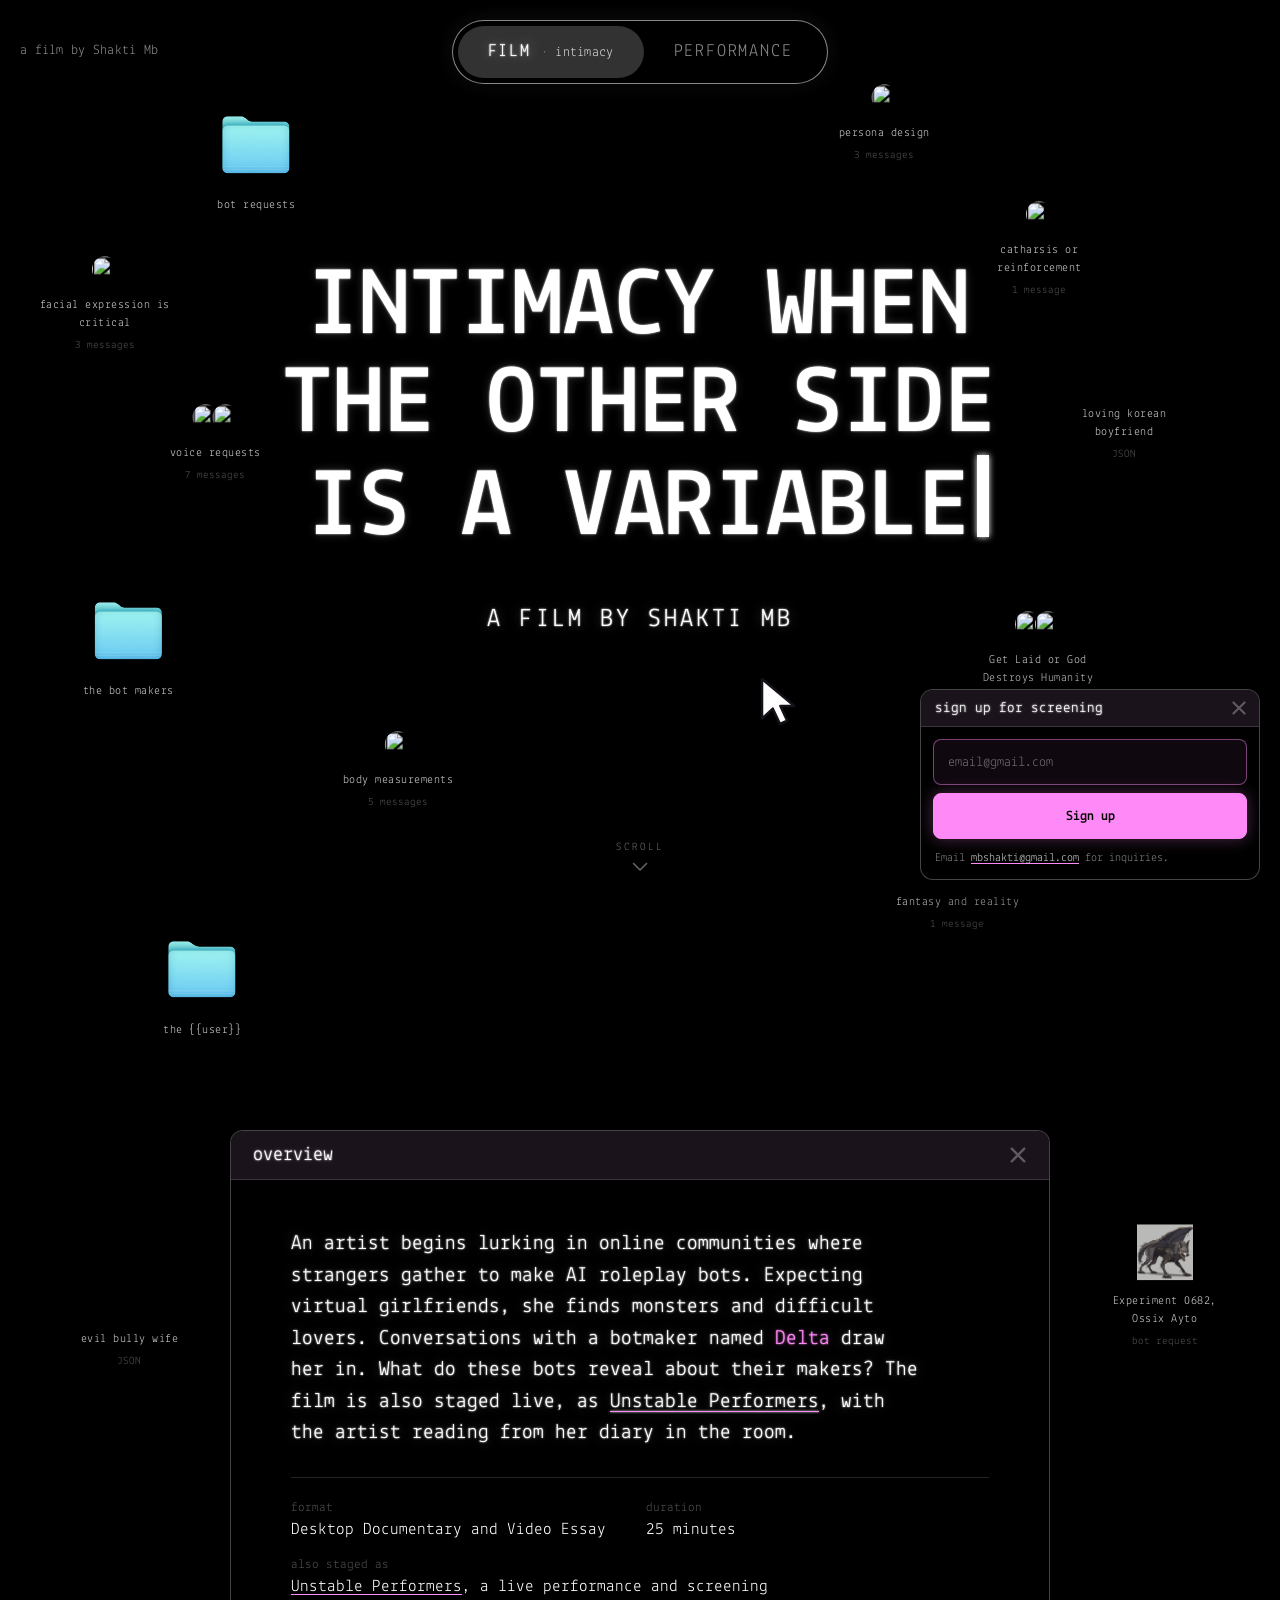
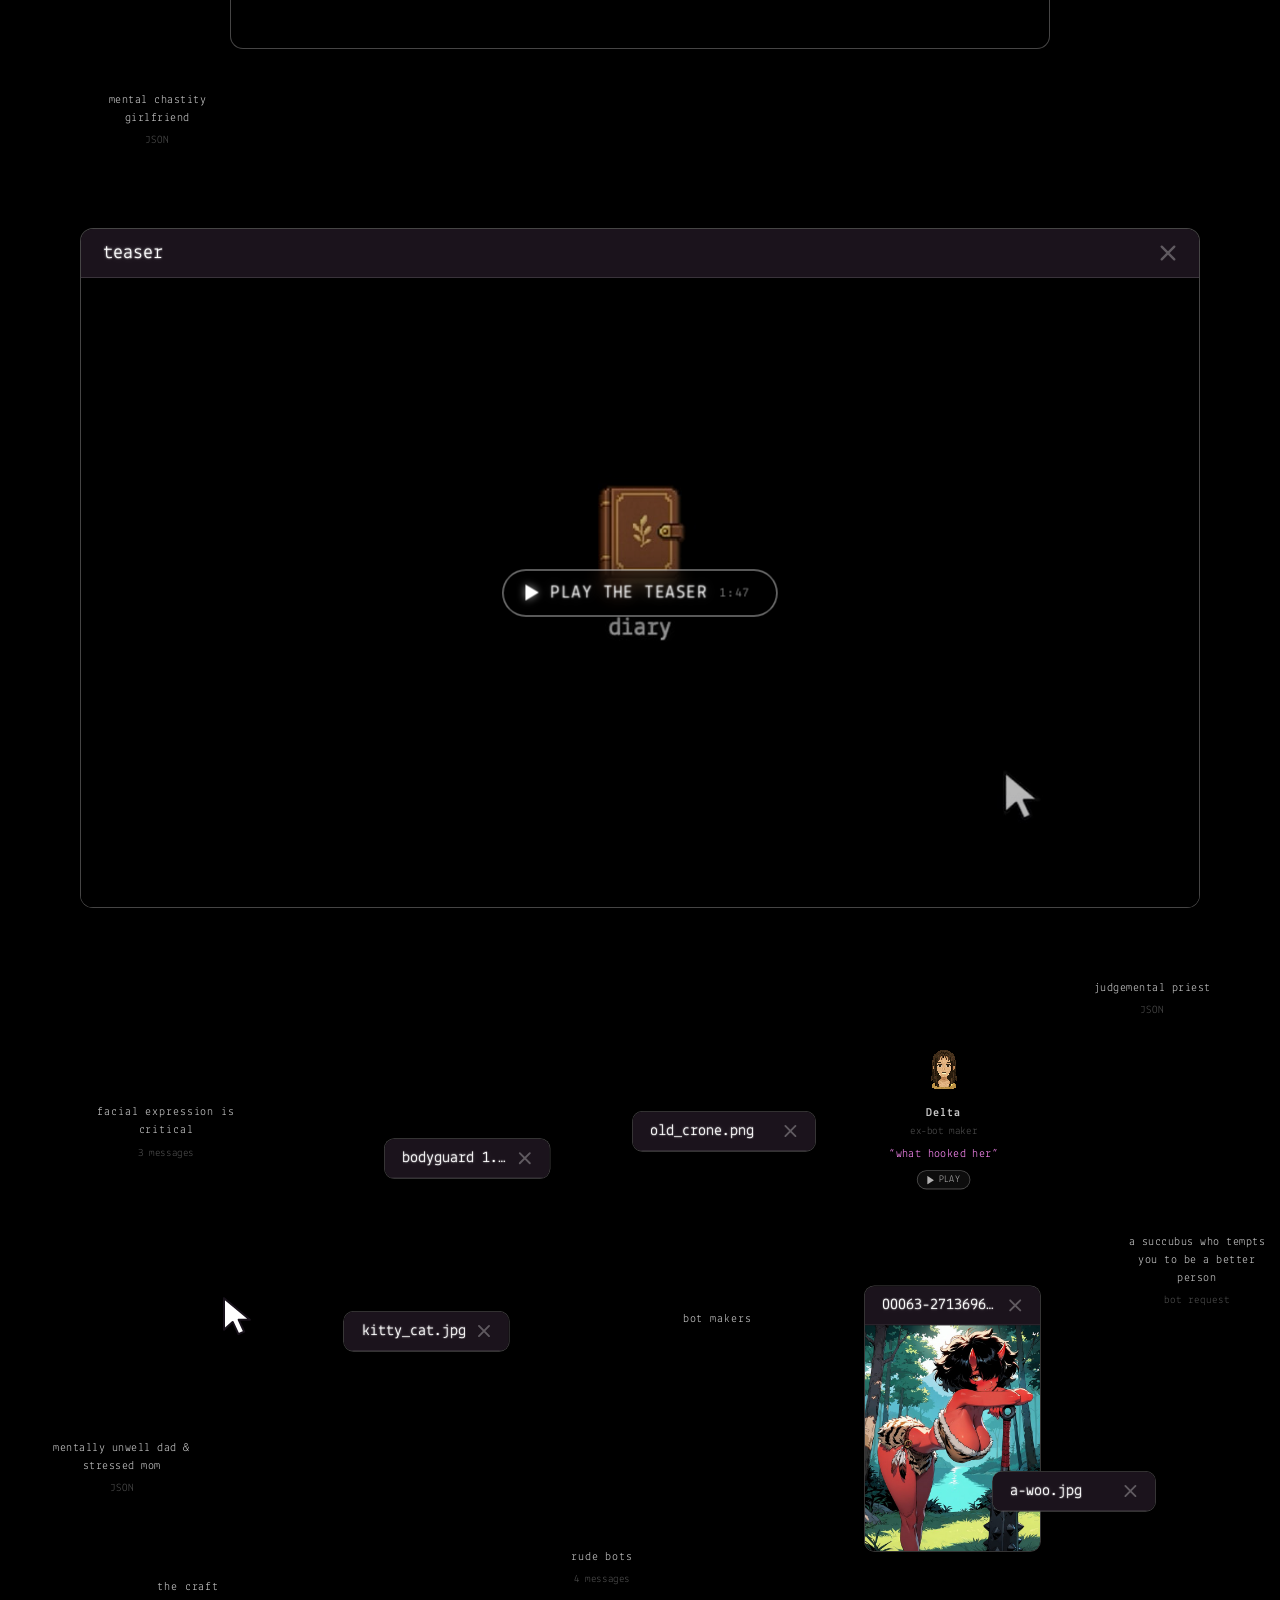
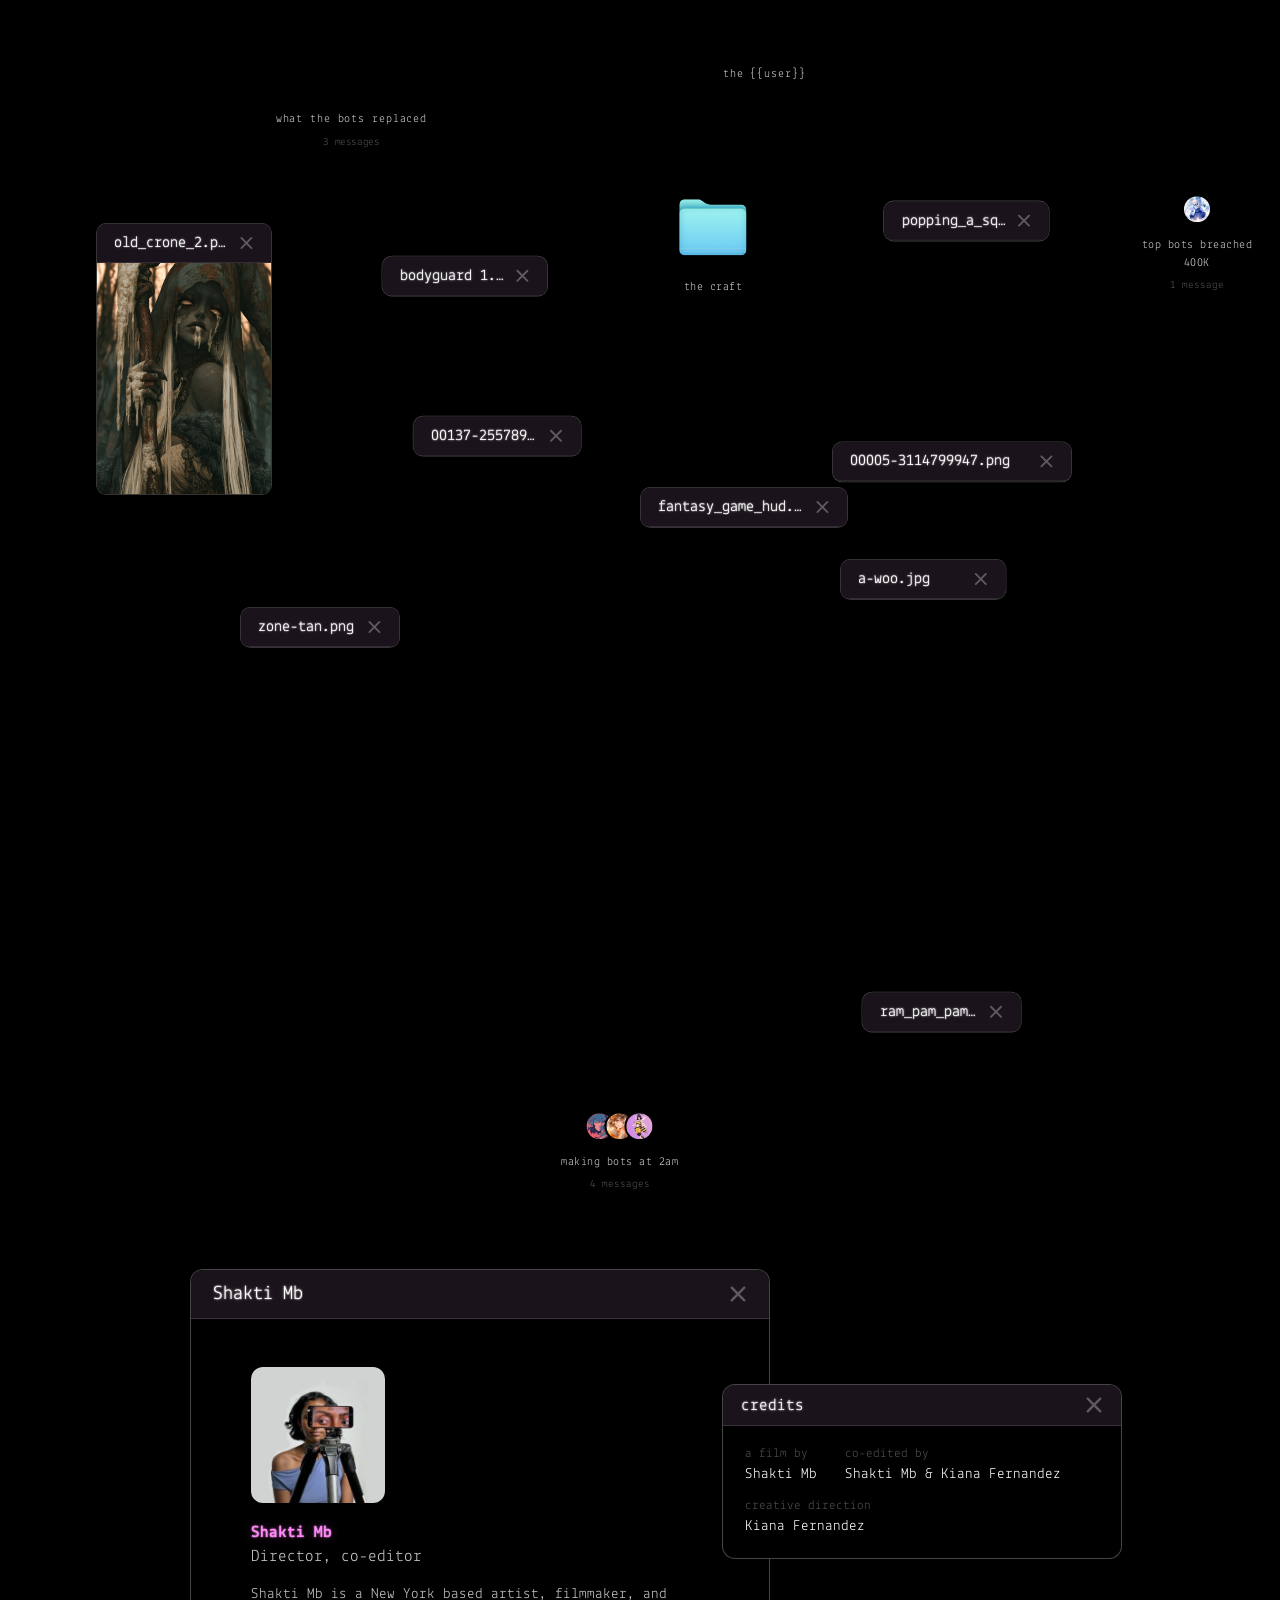
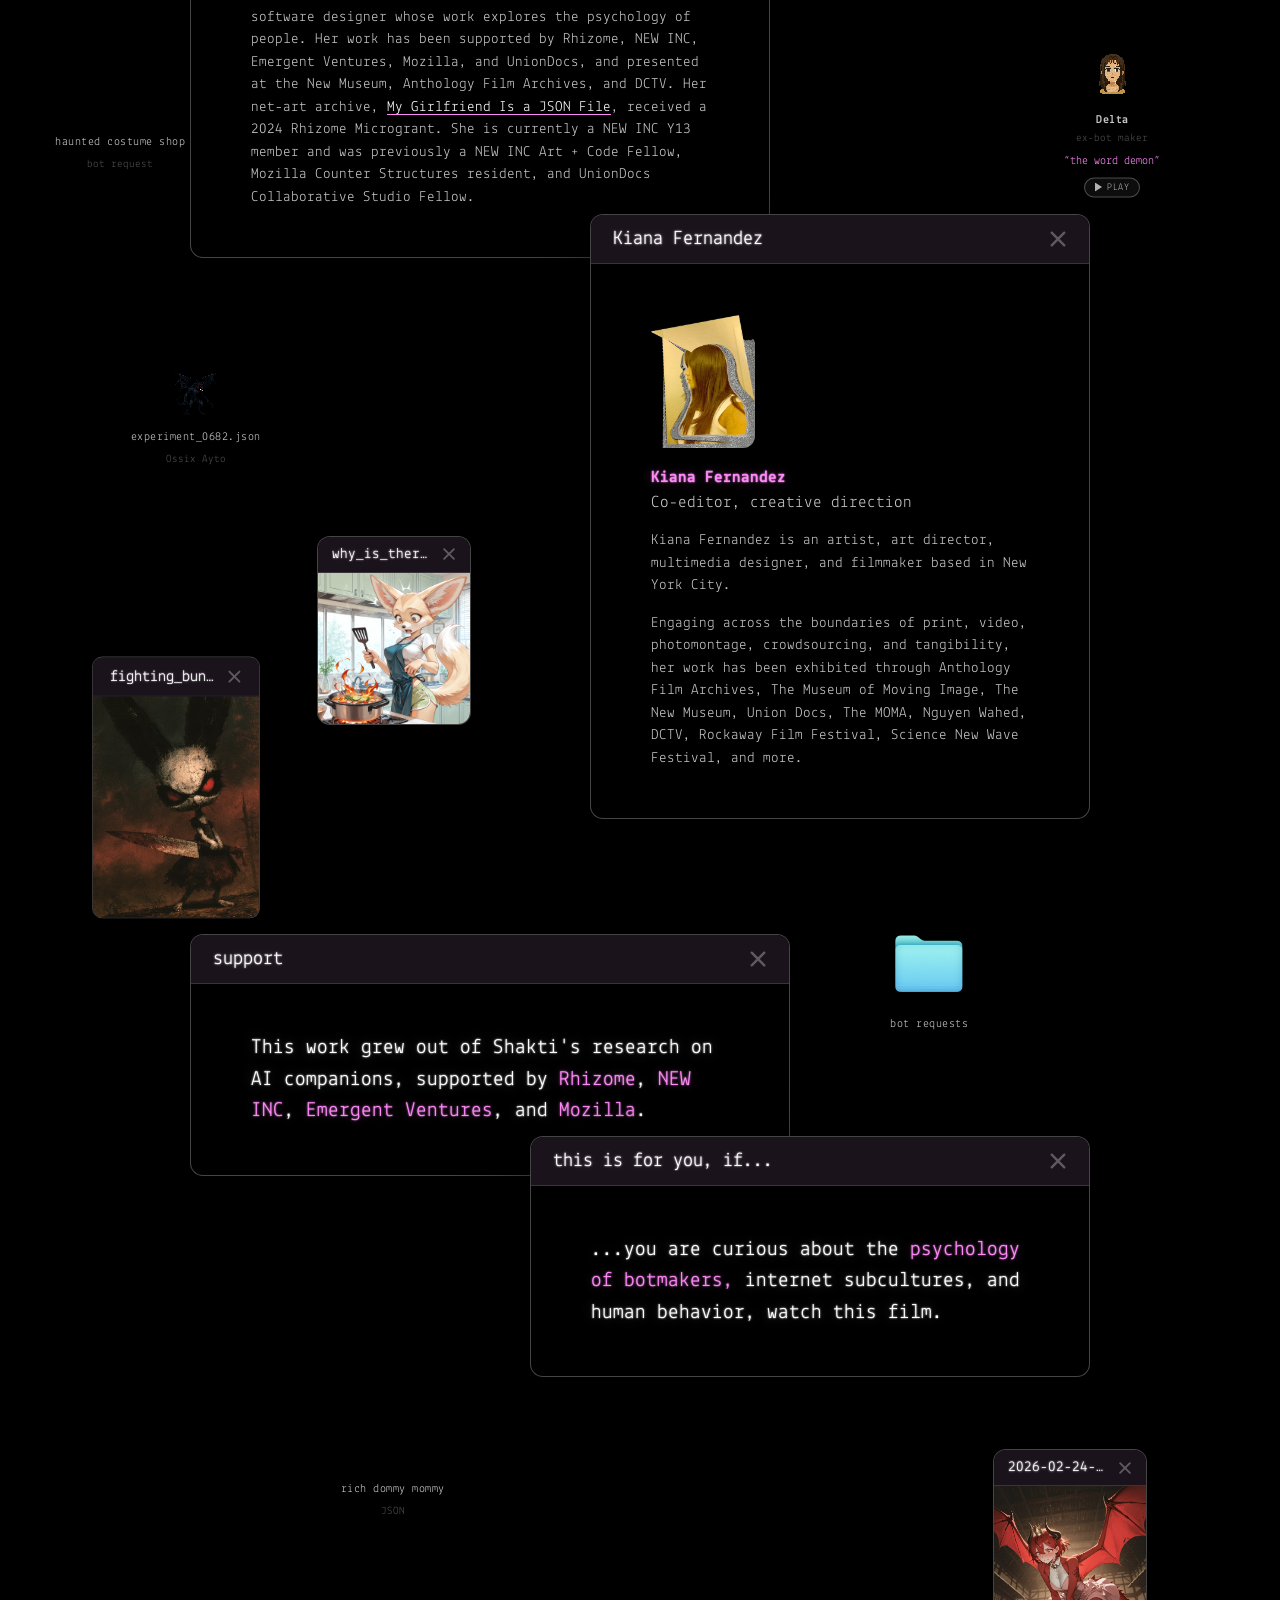
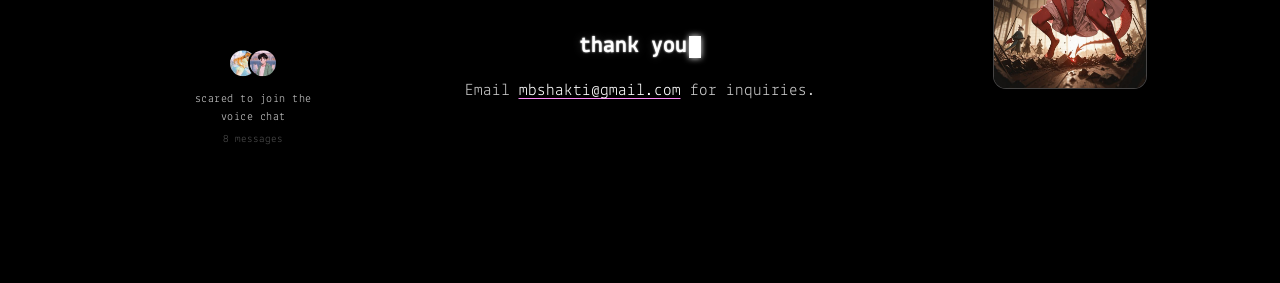
==== index.html @ 5b8ba5b5 "The performance side at /performance, its own address with no flag; the admin keeps ?performance Co-" ====
<!DOCTYPE html>
<html lang="en" data-mode="film">
<head>
<meta charset="UTF-8">
<meta name="viewport" content="width=device-width, initial-scale=1">
<title>Intimacy when the other side is a variable, a desktop documentary and video essay</title>
<meta name="description" content="An artist begins lurking in online communities where strangers gather to make AI roleplay bots. Expecting virtual girlfriends, she finds monsters and difficult lovers. Conversations with a botmaker named Delta draw her in. A desktop documentary and video essay by Shakti Mb.">
<meta property="og:title" content="Intimacy when the other side is a variable">
<meta property="og:description" content="An artist lurks in the communities where strangers make AI roleplay bots. What do these bots reveal about their makers?">
<meta property="og:image" content="https://intimacyandthevariable.com/img/photos/teaser.jpg">
<meta property="og:image:width" content="1280">
<meta property="og:image:height" content="720">
<meta name="theme-color" content="#000000">
<link rel="icon" href="img/icons/diary-book.png">
<link rel="preload" href="font/lekton/Lekton-Regular.ttf" as="font" type="font/ttf" crossorigin>
<link rel="preload" href="font/lekton/Lekton-Bold.ttf" as="font" type="font/ttf" crossorigin>
<link rel="stylesheet" href="styles.css">
<link rel="stylesheet" href="landing.css">
</head>
<body>

<header class="hero" id="top">
    <!-- the site's desktop, as the previous design laid it out: the four chapter folders and threads from the archive's manifest,
         each a link into the desktop (desktop/#chapter), drawn with the site's own folder icon, avatar pool and bot-request thumbnail -->
    <div class="desk">
        <a class="desktop-icon folder" data-id="folder-bot-requests" href="desktop/#bot-requests" data-chapter="bot-requests" style="--x:20%; --y:18%"><div class="icon"><img src="archive-desktop/img/icons/folder.svg" alt=""></div><span class="label">bot requests</span></a>
        <a class="desktop-icon hide-m" href="desktop/#craft" data-chapter="craft" data-id="thread-facial-expression" data-thread="facial-expression-is-critical" style="--x:36%; --y:15%"><div class="msg-avatar-stack"><img src="content/img/discord%20avatars/discord-avatar-07.jpg" class="msg-avatar-circle" alt=""></div><span class="label">facial expression is critical</span><div class="meta-group"><span class="meta">3 messages</span></div></a>
        <a class="desktop-icon hide-m" href="desktop/#craft" data-chapter="craft" data-id="thread-persona-design" data-thread="persona-design" style="--x:47%; --y:19%"><div class="msg-avatar-stack"><img src="content/img/discord%20avatars/discord-avatar-03.jpg" class="msg-avatar-circle" alt=""></div><span class="label">persona design</span><div class="meta-group"><span class="meta">3 messages</span></div></a>
        <a class="desktop-icon hide-m" href="desktop/#bot-requests" data-chapter="bot-requests" data-id="request-ossix-ayto" data-thread="ossix-ayto" style="--x:63%; --y:14%"><div class="icon img-thumb"><img src="archive-desktop/bot-requests/img/ossix/ossix-01.png" alt=""></div><span class="label">Experiment 0682, Ossix Ayto</span><div class="meta-group"><span class="meta">bot request</span></div></a>
        <a class="desktop-icon hide-s" href="desktop/#user" data-chapter="user" data-id="thread-catharsis" data-thread="two-theories-of-escape" style="--x:82%; --y:16%"><div class="msg-avatar-stack"><img src="content/img/discord%20avatars/discord-avatar-09.png" class="msg-avatar-circle" alt=""></div><span class="label">catharsis or reinforcement</span><div class="meta-group"><span class="meta">1 message</span></div></a>
        <a class="desktop-icon" href="desktop/#bot-requests" data-chapter="bot-requests" data-id="thread-voice-requests" data-thread="voice-requests" style="--x:12%; --y:42%"><div class="msg-avatar-stack"><img src="content/img/discord%20avatars/discord-avatar-012.png" class="msg-avatar-circle" alt=""><img src="content/img/discord%20avatars/discord-avatar-02.jpg" class="msg-avatar-circle" alt=""></div><span class="label">voice requests</span><div class="meta-group"><span class="meta">7 messages</span></div></a>
        <a class="desktop-icon folder" data-id="folder-craft" href="desktop/#craft" data-chapter="craft" style="--x:88%; --y:38%"><div class="icon"><img src="archive-desktop/img/icons/folder.svg" alt=""></div><span class="label">the craft</span></a>
        <a class="desktop-icon folder" data-id="folder-bot-makers" href="desktop/#bot-makers" data-chapter="bot-makers" style="--x:10%; --y:72%"><div class="icon"><img src="archive-desktop/img/icons/folder.svg" alt=""></div><span class="label">the bot makers</span></a>
        <a class="desktop-icon folder" data-id="folder-user" href="desktop/#user" data-chapter="user" style="--x:16%; --y:90%"><div class="icon"><img src="archive-desktop/img/icons/folder.svg" alt=""></div><span class="label">the {{user}}</span></a>
        <a class="desktop-icon hide-m" href="desktop/#craft" data-chapter="craft" data-id="thread-body-measurements" data-thread="body-measurements" style="--x:28%; --y:78%"><div class="msg-avatar-stack"><img src="content/img/discord%20avatars/discord-avatar-05.jpg" class="msg-avatar-circle" alt=""></div><span class="label">body measurements</span><div class="meta-group"><span class="meta">5 messages</span></div></a>
        <a class="desktop-icon hide-s" href="desktop/#user" data-chapter="user" data-id="thread-fantasy-and-reality" data-thread="getting-bullied" style="--x:76%; --y:78%"><div class="msg-avatar-stack"><img src="content/img/discord%20avatars/discord-avatar-015.png" class="msg-avatar-circle" alt=""></div><span class="label">fantasy and reality</span><div class="meta-group"><span class="meta">1 message</span></div></a>
        <a class="desktop-icon" href="desktop/#user" data-chapter="user" data-id="thread-get-laid" data-thread="get-laid-or-god-destroys-humanity" style="--x:88%; --y:88%"><div class="msg-avatar-stack"><img src="content/img/discord%20avatars/discord-avatar-01.jpg" class="msg-avatar-circle" alt=""><img src="content/img/discord%20avatars/discord-avatar-017.png" class="msg-avatar-circle" alt=""></div><span class="label">Get Laid or God Destroys Humanity</span><div class="meta-group"><span class="meta">4 messages</span></div></a>
        <div class="sim" data-id="cursor" data-anchor="left"><svg viewBox="0 0 24 30" fill="#FFFFFF" stroke="#17111A" stroke-width="1.4" stroke-linejoin="round"><path d="M2 2 L2 24 L8 18.5 L12 27 L16 25.2 L12.2 17 L20 17 Z"/></svg></div>
    </div>
    <!-- film or performance: the same work, two sides of a coin. The toggle changes the page's copy only (html[data-mode], js/main.js);
         every element marked data-copy shows in its own mode and is hidden in the other -->
    <!-- the mark at the top left: whose work this is, on the side showing -->
    <p class="mark"><span data-copy="film">a film by Shakti Mb</span><span data-copy="performance">a performance by Shakti Mb</span></p>
    <a class="badge admin-link" id="adminLink" href="admin">admin</a>
    <div class="mode" role="group" aria-label="film or performance">
        <span class="mode-ind" aria-hidden="true"></span>
        <button class="mode-btn" type="button" data-set="film" aria-pressed="true">film<small>intimacy</small></button>
        <button class="mode-btn" type="button" data-set="performance" aria-pressed="false">performance<small>unstable performers</small></button>
    </div>
    <div class="title">
        <h1 class="typed" data-copy="film"><span class="line">intimacy when</span><span class="line">the other side</span><span class="line">is a variable<span class="caret" aria-hidden="true"></span></span></h1>
        <h1 class="typed" data-copy="performance"><span class="line">unstable</span><span class="line">performers<span class="caret" aria-hidden="true"></span></span></h1>
        <p class="by" data-copy="film">a film by Shakti Mb</p>
        <p class="by" data-copy="performance">a live performance and screening</p>
    </div>
    <!-- the cue at the fold: there is more below -->
    <a class="down" href="#overview" aria-label="scroll to the overview"><span class="down-text">scroll</span><svg class="down-chev" viewBox="0 0 16 10" aria-hidden="true"><path d="M1.5 1.5 L8 8 L14.5 1.5"/></svg></a>
</header>

<main>
<!-- the archive's things in the margins, anywhere below the hero (desktop.js lays them out, the admin moves them) -->
<div class="margin-desk" id="marginDesk"></div>

<section class="win narrow" id="overview" data-id="win-overview" data-win>
    <div class="bar"><span class="name">overview</span><span class="close" aria-hidden="true"><svg viewBox="0 0 10 10"><path d="M1.5 1.5 L8.5 8.5 M8.5 1.5 L1.5 8.5"/></svg></span></div>
    <div class="page">
        <p class="lede" data-copy="film">An artist begins lurking in online communities where strangers gather to make AI roleplay bots. Expecting virtual girlfriends, she finds monsters and difficult lovers. Conversations with a botmaker named <span class="lit">Delta</span> draw her in. What do these bots reveal about their makers? The film is also staged live, as <a href="performance" data-flip="performance">Unstable Performers</a>, with the artist reading from her diary in the room.</p>
        <p class="lede" data-copy="performance"><span class="lit">Unstable Performers</span> is an audiovisual performance that turns the audience into voyeurs, lurking in the online space where AI botmakers gather. It is the film <a href="/" data-flip="film">Intimacy when the other side is a variable</a>, played in the room, with the artist reading from her diary between its voices.</p>
        <dl class="facts" data-copy="film">
            <div><dt>format</dt><dd>Desktop Documentary and Video Essay</dd></div>
            <div><dt>duration</dt><dd>25 minutes</dd></div>
            <div><dt>also staged as</dt><dd><a href="performance" data-flip="performance">Unstable Performers</a>, a live performance and screening</dd></div>
        </dl>
        <dl class="facts" data-copy="performance">
            <div><dt>duration</dt><dd>about 30 minutes</dd></div>
            <div><dt>a live work by</dt><dd>Shakti Mb &amp; Kiana Fernandez</dd></div>
            <div><dt>built on</dt><dd><a href="/" data-flip="film">Intimacy when the other side is a variable</a>, the 25-minute film</dd></div>
        </dl>
    </div>
</section>

<!-- the performance side only: how it goes in the room, with a reference (copy from the unstable-performers page) -->
<section class="split" id="walkthrough" data-copy="performance">
    <div class="text">
        <h2>the <span class="lit">experiential</span> walkthrough</h2>
        <p>The audience enters a darkened room and a single projection anchors the space.</p>
        <p>Between the voices, a single light finds the artist as she reads from her diary. The audience overhears conversations never meant for them.</p>
        <p>Botmakers, bots, and the artist all take turns performing.</p>
    </div>
    <figure class="win ref" style="margin:0" data-id="win-walkthrough" data-win>
        <div class="bar"><span class="name">Alex Quicho, 2023, SOFT POWER, Bad Omens</span><span class="close" aria-hidden="true"><svg viewBox="0 0 10 10"><path d="M1.5 1.5 L8.5 8.5 M8.5 1.5 L1.5 8.5"/></svg></span></div>
        <img src="img/photos/reference-reading.jpg" alt="The artist reading at a microphone beside a large projection of an animated character, a seated audience in the dark" width="1056" height="692"><span class="badge">reference photo</span>
    </figure>
</section>

<!-- the teaser, in a window of the desktop's chrome -->
<section class="win" id="teaser" data-id="win-teaser" data-win>
    <div class="bar"><span class="name">teaser</span><span class="close" aria-hidden="true"><svg viewBox="0 0 10 10"><path d="M1.5 1.5 L8.5 8.5 M8.5 1.5 L1.5 8.5"/></svg></span></div>
    <!-- the poster frame with a play pill; the Vimeo player only loads when it is pressed (js/main.js) -->
    <div class="video" id="teaserVideo" data-vimeo="1238459185">
        <button class="play" type="button" aria-label="play the teaser">
            <img src="img/photos/teaser.jpg" alt="">
            <span class="play-pill-big"><svg viewBox="0 0 10 12" aria-hidden="true"><path d="M0 0 L10 6 L0 12 Z"/></svg>play the teaser<span class="dur">1:47</span></span>
        </button>
    </div>
</section>

<section id="visuals">
    <div class="desks">
        <div class="desktop" data-layout="craft"></div>
        <div class="desktop" data-layout="windows"></div>
    </div>
</section>

<!-- the performance side only: the space it needs, with two references (copy from the unstable-performers page) -->
<section class="split" id="venue" data-copy="performance">
    <div class="text">
        <h2>we are seeking an <span class="lit">intimate</span> NYC space to host a performance</h2>
        <p>The work can be staged in a small gallery or space, with a seated audience facing a single screen or projection.</p>
        <p>Seating and lighting placement will be developed in response to the venue and tested in rehearsal.</p>
    </div>
    <ul class="grid two">
        <li class="win still ref" data-id="win-venue-reading" data-win><div class="bar"><span class="name">Alex Quicho, 2023, SOFT POWER, Bad Omens</span><span class="close" aria-hidden="true"><svg viewBox="0 0 10 10"><path d="M1.5 1.5 L8.5 8.5 M8.5 1.5 L1.5 8.5"/></svg></span></div><img src="img/photos/reference-reading.jpg" alt="A reading beside a projection, audience seated in the dark"><span class="badge">reference photo</span></li>
        <li class="win still ref" data-id="win-venue-blue" data-win><div class="bar"><span class="name">Bogna Konior, Angels in Latent Spaces, OpenLAB</span><span class="close" aria-hidden="true"><svg viewBox="0 0 10 10"><path d="M1.5 1.5 L8.5 8.5 M8.5 1.5 L1.5 8.5"/></svg></span></div><img src="img/photos/venue-blue.jpg" alt="A blue projected title across a wide screen in a dim room"><span class="badge">reference photo</span></li>
    </ul>
</section>

<!-- the lower sections, with the archive's things in the margins round them on a wide screen (desktop.js lays them out);
     narrower than that, the same things as a desk of their own at the end -->
<div class="lower">

<!-- the film's credits, in a window above the two bios they belong with -->
<section class="people credits" id="credits">
    <div class="win" data-id="win-credits" data-win>
        <div class="bar"><span class="name">credits</span><span class="close" aria-hidden="true"><svg viewBox="0 0 10 10"><path d="M1.5 1.5 L8.5 8.5 M8.5 1.5 L1.5 8.5"/></svg></span></div>
        <div class="page">
            <dl class="facts">
                <div><dt>a film by</dt><dd>Shakti Mb</dd></div>
                <div><dt>co-edited by</dt><dd>Shakti Mb &amp; Kiana Fernandez</dd></div>
                <div><dt>creative direction</dt><dd>Kiana Fernandez</dd></div>
            </dl>
        </div>
    </div>
</section>

<section id="team">
    <div class="people">
    <div class="win" data-id="win-shakti" data-win>
        <div class="bar"><span class="name">Shakti Mb</span><span class="close" aria-hidden="true"><svg viewBox="0 0 10 10"><path d="M1.5 1.5 L8.5 8.5 M8.5 1.5 L1.5 8.5"/></svg></span></div>
        <div class="page">
            <article class="person">
            <img src="img/team/shakti-mb.jpg" alt="Shakti Mb holding a phone on a tripod in front of her face, the screen showing her eyes" width="295" height="300">
            <h3><span class="lit">Shakti Mb</span> <span class="role" data-copy="film">Director, co-editor</span><span class="role" data-copy="performance">artist, filmmaker</span></h3>
            <p>Shakti Mb is a New York based artist, filmmaker, and software designer whose work explores the psychology of people. Her work has been supported by Rhizome, NEW INC, Emergent Ventures, Mozilla, and UnionDocs, and presented at the New Museum, Anthology Film Archives, and DCTV. Her net-art archive, <a href="https://mygirlfriendisajsonfile.com">My Girlfriend Is a JSON File</a>, received a 2024 Rhizome Microgrant. She is currently a NEW INC Y13 member and was previously a NEW INC Art + Code Fellow, Mozilla Counter Structures resident, and UnionDocs Collaborative Studio Fellow.</p>
        </article>
        </div>
    </div>
    <div class="win" data-id="win-kiana" data-win>
        <div class="bar"><span class="name">Kiana Fernandez</span><span class="close" aria-hidden="true"><svg viewBox="0 0 10 10"><path d="M1.5 1.5 L8.5 8.5 M8.5 1.5 L1.5 8.5"/></svg></span></div>
        <div class="page">
            <article class="person">
            <img src="img/team/kiana-fernandez.jpg" alt="Kiana Fernandez in profile, cut out against a gold shape" width="700" height="913">
            <h3><span class="lit">Kiana Fernandez</span> <span class="role" data-copy="film">Co-editor, creative direction</span><span class="role" data-copy="performance">artist, filmmaker, exhibition designer</span></h3>
            <p>Kiana Fernandez is an artist, art director, multimedia designer, and filmmaker based in New York City.</p>
            <p>Engaging across the boundaries of print, video, photomontage, crowdsourcing, and tangibility, her work has been exhibited through Anthology Film Archives, The Museum of Moving Image, The New Museum, Union Docs, The MOMA, Nguyen Wahed, DCTV, Rockaway Film Festival, Science New Wave Festival, and more.</p>
        </article>
        </div>
    </div>
    </div>
</section>

<!-- two smaller windows, one over the other, as they would lie on the desk -->
<section class="stack" id="notes">
    <section class="win" id="support" data-id="win-support" data-win>
        <div class="bar"><span class="name">support</span><span class="close" aria-hidden="true"><svg viewBox="0 0 10 10"><path d="M1.5 1.5 L8.5 8.5 M8.5 1.5 L1.5 8.5"/></svg></span></div>
        <div class="page">
            <p class="lede">This work grew out of Shakti's research on AI companions, supported by <span class="lit">Rhizome</span>, <span class="lit">NEW INC</span>, <span class="lit">Emergent Ventures</span>, and <span class="lit">Mozilla</span>.</p>
    </div>
    </section>

    <section class="win" id="audience" data-id="win-audience" data-win>
        <div class="bar"><span class="name">this is for you, if...</span><span class="close" aria-hidden="true"><svg viewBox="0 0 10 10"><path d="M1.5 1.5 L8.5 8.5 M8.5 1.5 L1.5 8.5"/></svg></span></div>
        <div class="page">
            <p class="lede">...you are curious about the <span class="lit">psychology of botmakers,</span> internet subcultures, and human behavior, <span data-copy="film">watch this film</span><span data-copy="performance">come to the performance</span>.</p>
    </div>
    </section>
</section>

<section class="contact" id="contact">
    <h2>thank you<span class="caret" aria-hidden="true"></span></h2>
    <p>Email <a href="mailto:mbshakti@gmail.com">mbshakti@gmail.com</a> for inquiries.</p>
</section>
</div>


</main>


<!-- the desktop's own chrome, as on the site: the overlay, the folder window, the lightbox -->
<div class="desktop-overlay" id="desktopOverlay" onclick="closeAllWindows()"></div>
<div class="window folder-window" id="folderWindow">
    <div class="window-titlebar">
        <span class="window-title" id="folderTitle">Folder</span>
        <div class="window-traffic-lights">
            <button class="traffic-light traffic-close" onclick="closeFolder()" aria-label="close"></button>
            <button class="traffic-light traffic-minimize"></button>
            <button class="traffic-light traffic-maximize"></button>
        </div>
    </div>
    <div class="folder-body">
        <div class="folder-list" id="folderList"></div>
    </div>
    <div class="window-footer">
        <span class="footer-path" id="folderPath"></span>
        <span class="footer-status" id="folderStatus"></span>
    </div>
</div>
<!-- a thread, as the desktop shows one: the folder window's chrome, the archive's messages inside -->
<div class="window folder-window thread-window" id="threadWindow">
    <div class="window-titlebar">
        <span class="window-title" id="threadTitle"></span>
        <div class="window-traffic-lights">
            <button class="traffic-light traffic-close" onclick="closeThread()" aria-label="close"></button>
            <button class="traffic-light traffic-minimize"></button>
            <button class="traffic-light traffic-maximize"></button>
        </div>
    </div>
    <div class="folder-body thread-body" id="threadBody"></div>
    <div class="window-footer">
        <span class="footer-path" id="threadPath"></span>
        <span class="footer-status" id="threadStatus"></span>
    </div>
</div>
<div class="lightbox" id="lightbox" onclick="closeLightbox()">
    <img id="lightboxImg" src="" alt="" onclick="event.stopPropagation()">
</div>

<!-- the screening sign-up, as the desktop had it: the input and the button alone. Bottom right on a desktop; a bar along the bottom on a phone -->
<form class="win signup" id="signup" name="screening-invites" method="POST" data-netlify="true" netlify-honeypot="bot-field" aria-label="sign up for screening">
    <div class="bar"><span class="name" id="signupTitle">sign up for screening</span><button class="close" type="button" id="signupClose" aria-label="close"><svg viewBox="0 0 10 10"><path d="M1.5 1.5 L8.5 8.5 M8.5 1.5 L1.5 8.5"/></svg></button></div>
    <div class="page">
        <input type="hidden" name="form-name" value="screening-invites">
        <p class="signup-bot"><label>Do not fill this out: <input name="bot-field"></label></p>
        <label class="signup-heading" for="signupEmail">Sign up for screening</label>
        <input id="signupEmail" class="signup-input" type="email" name="email" placeholder="email@gmail.com" autocomplete="email" required>
        <button class="signup-submit" type="submit">Sign up</button>
        <p class="signup-note"><span data-copy="film">Email <a href="mailto:mbshakti@gmail.com">mbshakti@gmail.com</a> for inquiries.</span><span data-copy="performance">Email <a href="mailto:mbshakti@gmail.com">mbshakti@gmail.com</a> to host the performance.</span></p>
    </div>
</form>
<script src="js/main.js"></script>
<script src="js/desktop.js"></script>
<script src="archive-desktop/desktop-layout.js"></script>
<script src="js/hero.js"></script>
<script src="js/admin.js"></script>   <!-- /admin: move the icons, keep the layout in hero-layout.json -->
</body>
</html>
---- styles.css ----
@font-face {
    font-family: 'Lekton';
    font-style: normal;
    font-weight: 400;
    font-display: block;
    src: url('font/lekton/Lekton-Regular.ttf') format('truetype');
}
@font-face {
    font-family: 'Lekton';
    font-style: normal;
    font-weight: 700;
    font-display: block;
    src: url('font/lekton/Lekton-Bold.ttf') format('truetype');
}
@font-face {
    font-family: 'IBM Plex Mono';
    font-style: normal;
    font-weight: 400;
    font-display: block;
    src: url('font/ibmplexmono/ibmplexmono-regular.woff2') format('woff2');
}
@font-face {
    font-family: 'IBM Plex Mono';
    font-style: normal;
    font-weight: 700;
    font-display: block;
    src: url('font/ibmplexmono/ibmplexmono-bold.woff2') format('woff2');
}

:root {
    /* ===== Neon palette — pink / cyan / yellow on near-black ===== */

    /* Base */
    --bg:            #000000;              /* black */
    --surface:       #1b131c;             /* panel */
    --surface-high:  #251b27;             /* raised surface */
    --border:        rgba(249,248,248,0.07);
    --border-strong: rgba(249,248,248,0.15);
    --border-radius: 12px;
    --padding: 12px;        /* standard interior inset for windows/panes */
    --ls-ui: 0;             /* --font-ui / --font-meta are Lekton now; the 0.7px was for Tahoma */

    /* Text — near-white */
    --text:          rgba(255, 255, 255, 0.78);
    --text-muted:    rgba(249, 247, 247, 0.31);
    --text-faint:    rgba(249,248,248,0.25);

    /* Accents */
    --accent:        #FF8AF7;             /* pink — primary (palette: 2026_IWTOSIAV) */
    --accent-soft:   #90F1EF;             /* cyan */
    --accent-deep:   #EAF000;             /* yellow */
    --glow:          0 0 7px rgba(255,138,247,0.55), 0 0 18px rgba(255,138,247,0.35);

    /* Surfaces meant to read as light (message bubbles) */
    --bubble:        rgba(255, 255, 255, 0.09); /* translucent white bubble */
    --bubble-text:   #FFFFFF;                    /* white text on bubble */

    /* Type */
    --font-code:    'IBM Plex Mono', monospace;             /* code / JSON viewers */
    --font-diary:   'Lekton', monospace;                    /* diary body text + notepad */
    --font-ui:      'Lekton', monospace;                    /* primary UI: Lekton, everywhere on the desktop */
    --font-ui-2:    'Lekton', monospace;    /* chat messages + handles */
    --font-meta:    'Lekton', monospace;              /* metadata */
    --font-quote:   'Lekton', monospace;              /* voice-memo caption/quote text */
    --font-window:  'Lekton', monospace;              /* window titlebar + footer chrome */
    --font-size:    13px;
}


* {
    box-sizing: border-box;
    margin: 0;
    padding: 0;
}

::selection {
    background: var(--accent);
    color: #FFFFFF;
}

html, body {
    width: 100%;
    height: 100%;
    background: var(--bg);
    overflow: hidden;
    font-family: var(--font-ui);
    letter-spacing: var(--ls-ui);
    font-size: var(--font-size);
    font-weight: 200;
}

input, button, textarea, select {
    font-size: inherit;
    font-family: inherit;
}

.split-container {
    display: flex;
    width: 100%;
    height: 100%;
    padding: 20px;
    gap: 20px;
}


.panel {
    display: flex;
    flex-direction: column;
    border: 1px solid var(--border);
    background: var(--bg);
    overflow: hidden;
}

/* === LEFT PANEL: DESKTOP === */
.desktop {
    flex: 2;
    background: var(--bg);
    position: relative;
    border: none;
    overflow-y: auto;
    overflow-x: hidden;
    min-height: 100%;
}

.desktop-canvas {
    position: relative;
    min-height: 11700px;
    padding-bottom: 200px;
}

/* Desktop icons - plaintext style */
.desktop-icon {
    position: absolute;
    display: flex;
    flex-direction: column;
    align-items: center;
    gap: 2px;
    cursor: pointer;
    user-select: none;
}

.desktop-icon .icon {
    width: 44px;
    height: 44px;
    display: flex;
    align-items: center;
    justify-content: center;
    position: relative;
}

.desktop-icon .icon svg {
    width: 100%;
    height: 100%;
    filter: drop-shadow(0 2px 6px rgba(0,0,0,0.5));
}

.desktop-icon .icon > img {
    max-width: 100%;
    max-height: 100%;
    display: block;
}

.desktop-icon .icon.face-icon img {
    width: 100%;
    height: 100%;
    object-fit: cover;
    border-radius: 50%;
}

.desktop-icon .icon.pixel-icon {
    background: none;
    border-radius: 0;
    padding: 0;
    filter: drop-shadow(0 2px 6px rgba(0,0,0,0.5));
}

.desktop-icon .icon.pixel-icon img {
    width: 100%;
    height: 100%;
    object-fit: contain;
    image-rendering: pixelated;
}

.msg-avatar-stack {
    display: flex;
    align-items: center;
}

.msg-avatar-circle {
    width: 30px;
    height: 30px;
    border-radius: 50%;
    object-fit: cover;
    margin-left: -10px;
    border: 2px solid var(--bg);
}

.msg-avatar-stack .msg-avatar-circle:first-child {
    margin-left: 0;
}

.msg-avatar-overflow {
    width: 30px;
    height: 30px;
    border-radius: 50%;
    background: rgba(249,248,248,0.15);
    border: 2px solid var(--bg);
    margin-left: -10px;
    display: flex;
    align-items: center;
    justify-content: center;
    font-family: var(--font-ui);
    letter-spacing: var(--ls-ui);
    font-size: 10px;
    color: rgba(249,248,248,0.6);
}

.portrait-icon {
    width: 44px;
    height: 44px;
    object-fit: contain;
    image-rendering: pixelated;
    margin-bottom: 2px;
    border-radius: var(--border-radius);
}

.desktop-icon .label {
    font-family: var(--font-ui);
    color: var(--text);
    text-align: center;
    font-size: 13px;
    margin-top: 10px;
    max-width: 140px;
    letter-spacing: 0.5px;
    transition: color 0.15s ease;
}

.desktop-icon:hover .label, .desktop-icon.hover .label {   /* .hover: the film's drawn cursor */
    color: var(--accent);
}

/* Card wrapper so the icon cluster sits ON the background instead of floating
   over it (used for Delta icons, filmed over video). Inverted palette: paper
   white, ink text — flat colors only, no gradients, so it stays banding-free
   on video. */
.desktop-icon.icon-card {
    width: 280px;
    height: 294px;
    padding: 20px 24px;
    border: 1px solid var(--bg);
    background: #F9F8F8; /* stays flat/opaque so it doesn't band over video, independent of --text */
}

.desktop-icon.icon-card .label,
.desktop-icon.icon-card:hover .label { color: var(--bg); }

.desktop-icon.icon-card .meta { color: rgba(17, 11, 17, 0.55); }

.desktop-icon.icon-card .play-pill {
    border-color: rgba(17, 11, 17, 0.35);
    background: rgba(17, 11, 17, 0.05);
    color: rgba(17, 11, 17, 0.75);
}
.desktop-icon.icon-card:hover .play-pill {
    background: var(--accent);
    color: var(--bg);
    border-color: var(--bg);
}


.desktop-icon .meta-group {
    display: flex;
    flex-direction: column;
    align-items: center;
    gap: 0;
    margin-top: 4px;
}
.desktop-icon .meta {
    font-family: var(--font-meta);
    letter-spacing: var(--ls-ui);
    color: rgba(226, 225, 225, 0.34);
    text-align: center;
    line-height: 1.4;
}
.desktop-icon .play-pill {
    display: inline-flex;
    align-items: center;
    justify-content: center;
    gap: 5px;
    padding: 4px 10px;
    margin-top: 6px;
    border: 1px solid rgba(249,248,248, 0.28);
    border-radius: 999px;
    background: rgba(249,248,248, 0.05);
    color: rgba(249,248,248, 0.7);
    font-family: var(--font-ui);
    font-size: 10px;
    letter-spacing: 0.05em;
    text-transform: uppercase;
    line-height: 1;
    pointer-events: none;
    transition: background 120ms, color 120ms, border-color 120ms;
}
.desktop-icon:hover .play-pill, .desktop-icon.hover .play-pill {   /* .hover: the film's drawn cursor */
    background: rgba(249,248,248, 0.12);
    color: var(--text);
    border-color: rgba(249,248,248, 0.45);
}
/* the press: solid, and it holds that way until the cut */
.desktop-icon .play-pill[data-state="pressed"], .desktop-icon.hover .play-pill[data-state="pressed"] {
    background: var(--text);
    border-color: var(--text);
    color: var(--bg);
    transition: none;
}

/* ===== Chapters: four folders on landing, one chapter's bands when open ===== */
.chapter-folders { display: none; position: absolute; inset: 0; }
body.landing .chapter-folders { display: block; }
body.landing .desktop-canvas { display: none; }
/* Loosely placed, like someone dragged them there (same as folders.html) */
.chapter-folders .desktop-icon { position: absolute; width: 140px; transform: translate(-50%, -50%); }
.chapter-folders .desktop-icon:nth-child(1) { left: 22%; top: 46%; }
.chapter-folders .desktop-icon:nth-child(2) { left: 38%; top: 55%; }
.chapter-folders .desktop-icon:nth-child(3) { left: 58%; top: 51%; }
.chapter-folders .desktop-icon:nth-child(4) { left: 79%; top: 42%; }
.chapter-folders .desktop-icon .icon { width: 72px; height: 72px; }
.chapter-folders .desktop-icon .label { font-size: 15px; margin-top: 12px; }
.desktop-canvas .desktop-icon.chapter-hidden { display: none !important; }
/* Band anchors sit at absolute band tops; inside a chapter they would pad the scroll */
body.in-chapter .band-banner { display: none; }

/* Breadcrumb, top left: "desktop › the bot makers" */
.chapter-bar {
    display: none;
    position: fixed;
    top: 20px;
    left: 24px;
    z-index: 60;
    font-family: var(--font-ui);
    letter-spacing: var(--ls-ui);
    color: var(--text-faint);
    user-select: none;
}
body.in-chapter .chapter-bar { display: flex; align-items: baseline; gap: 8px; }
.chapter-crumb-home { color: var(--text-muted); cursor: pointer; transition: color 0.2s ease; }
.chapter-crumb-home:hover { color: var(--accent); }
.chapter-crumb-name { color: var(--text); }
.capture-mode .chapter-bar, .capture-mode .chapter-folders { display: none !important; }

@media (max-width: 768px) {
    .chapter-folders .desktop-icon { width: 44%; }
    .chapter-folders .desktop-icon:nth-child(1) { left: 27%; top: 36%; }
    .chapter-folders .desktop-icon:nth-child(2) { left: 73%; top: 40%; }
    .chapter-folders .desktop-icon:nth-child(3) { left: 27%; top: 62%; }
    .chapter-folders .desktop-icon:nth-child(4) { left: 73%; top: 66%; }
    .chapter-folders .desktop-icon .icon { width: 64px; height: 64px; }
    .chapter-bar { top: 14px; left: 16px; }
}

/* Topic markers — invisible scroll anchors for the timeline navigator */
.band-banner {
    position: absolute;
    width: 1px;
    height: 1px;
    font-size: 0;
    color: transparent;
    pointer-events: none;
    user-select: none;
}

/* Image thumbnail desktop icon */
.desktop-icon .icon.img-thumb {
    width: 56px;
    height: 56px;
    overflow: hidden;
    background: var(--surface);
}

.desktop-icon .icon.img-thumb img {
    width: 100%;
    height: 100%;
    object-fit: cover;
    display: block;
}

/* Lightbox */
.lightbox {
    display: none;
    position: fixed;
    inset: 0;
    z-index: 900;
    background: rgba(0,0,0,0.85);
    align-items: center;
    justify-content: center;
    cursor: pointer;
}

.lightbox.active {
    display: flex;
}

.lightbox img {
    max-width: 88vw;
    max-height: 88vh;
    object-fit: contain;
    border: 1px solid var(--border-strong);
    box-shadow: 0 32px 80px rgba(0,0,0,0.8);
}

@keyframes spin-slow {
    from { transform: rotate(0deg); }
    to   { transform: rotate(360deg); }
}

.icon-spin img {
    animation: spin-slow 6s linear infinite;
}

/* Chat icon with badge */
.desktop-icon .badge {
    position: absolute;
    top: -2px;
    right: -2px;
    background: var(--surface);
    color: var(--text-muted);
    width: 20px;
    height: 20px;
    border-radius: 50%;
    display: flex;
    align-items: center;
    justify-content: center;
}

/* Click-catcher behind open windows (closes them on click). Blurs the whole desktop. */
.desktop-overlay {
    display: none;
    position: fixed;
    inset: 0;
    background: transparent;
    backdrop-filter: blur(10px) brightness(0.85);
    -webkit-backdrop-filter: blur(10px) brightness(0.85);
    z-index: 98;
    pointer-events: all;
}
.desktop-overlay.active { display: block; }

/* Diary windows: pure black backdrop (no blur) for clean screencaps */
.desktop-overlay.blackout {
    background: #000000;
    backdrop-filter: none;
    -webkit-backdrop-filter: none;
}

/* Message threads (msgCardWindow) + requests (botRequestPanel): a flat,
   solid screen in the same color as the desktop (no blur, no see-through
   desktop behind) — the messages float on their own dedicated backdrop. */
.desktop-overlay.no-blur {
    background: var(--bg);
    backdrop-filter: none;
    -webkit-backdrop-filter: none;
}

/* ── shared window chrome — one component, used by every window ── */
.window {
    background: rgba(17, 11, 17, 0.82);
    -webkit-backdrop-filter: blur(22px) saturate(1.1);
    backdrop-filter: blur(22px) saturate(1.1);
    border: 1px solid var(--border);
    border-radius: var(--border-radius);
    box-shadow: 0 24px 60px rgba(0,0,0,0.55);
}

/* File viewer window */
.file-window {
    position: absolute;
    top: 50%;
    left: 50%;
    transform: translate(-50%, -50%);
    width: 44%;
    height: 75%;
    z-index: 100;
    display: flex;
    flex-direction: column;
    overflow: hidden;
    border: 1px solid var(--border);
    box-shadow: 0 24px 60px rgba(0,0,0,0.7);
}

.file-window.hidden {
    display: none;
}

/* Character card (.png) window */
.card-window {
    position: fixed;
    top: 50%;
    left: 50%;
    transform: translate(-50%, -50%);
    width: 30%;
    max-height: 78%;              /* as tall as its contents, up to this */
    z-index: 100;
    display: flex;
    flex-direction: column;
    overflow: hidden;
}
.card-window.hidden { display: none; }

.card-body {
    flex: 1;
    display: grid;
    grid-template-columns: 1fr;
    min-height: 0;
}
.card-window.show-side {
    width: 64%;
}
.card-window.show-side .card-body {
    grid-template-columns: 1fr 500px;
}
/* Title-bar toggles: "comments" / "chat with bot" buttons */
/* Visuals come from the unified button system at the end of this file */
/* Card footer tabs: the play pill's language, lowercase, pink when open */
.card-footer .card-side-toggle.btn-secondary {
    white-space: nowrap;
    z-index: 2;
    margin: 0;
    background: transparent;
    color: var(--text-muted);
    border: 1px solid var(--border-strong);
    border-radius: 999px;
    font-family: var(--font-ui);
    letter-spacing: var(--ls-ui);
    text-transform: none;
    font-size: 12px;
    line-height: 1;
    padding: 5px 11px;
}
.card-footer .card-side-toggle.btn-secondary:hover, .card-footer .card-side-toggle.btn-secondary.hover { color: var(--text); border-color: rgba(249,248,248,0.35); background: transparent; }
.card-footer .card-side-toggle.btn-secondary.active { color: var(--accent); border-color: rgba(255,138,247,0.6); background: rgba(255,138,247,0.08); }

.card-data-pane {
    padding: var(--padding);
    overflow-y: auto;
    min-height: 0;
    background-color: var(--bg);
}

.card-data-pane pre#cardJsonPretty {
    margin: 0;
    font-family: var(--font-code);
    letter-spacing: normal;
    line-height: 1.7;
    white-space: pre-wrap;
    color: var(--text);
    font-size: 13px;
}

.card-comments-pane {
    padding: var(--padding) var(--padding) 0;
    display: none; /* hidden by default — toggled on via .card-window.show-side */
    flex-direction: column;
    gap: 14px;
    font-family: var(--font-ui);
    letter-spacing: var(--ls-ui);
    color: var(--text);
    min-height: 0;
}
.card-window.show-side .card-comments-pane {
    display: flex;
}
/* the chat on its own: the JSON steps aside while the chat is open, and the
   window is one column of conversation */
.card-window.show-side.chat-open { width: 30%; min-width: 380px; }   /* the card's own width, not the two-pane one */
.card-window.chat-open .card-data-pane { display: none; }
.card-window.chat-open .card-body { grid-template-columns: 1fr; }
.card-window.chat-open #cardChatMessages { min-height: 160px; }
/* the chat's lines: "Name: what they said", the bot's in cyan and pink, the
   user's set to the right in white; a line comes in with a short fade */
#cardChatMessages { gap: 14px; font-size: 14px; line-height: 1.5; }
.cc-line { opacity: 0; transition: opacity 0.25s ease; max-width: 86%; }
.cc-line.visible { opacity: 1; }
.cc-bot { align-self: flex-start; color: var(--accent); }
.cc-bot .cc-who { color: var(--accent-soft); }
.cc-user { align-self: flex-end; text-align: right; color: #FFFFFF; }
.cc-user .cc-who { color: var(--text-muted); }
/* the prompt: a chevron, the line being typed, a block caret while it's
   empty, and a plain send pill at the right; the footer's tabs go while the
   chat is open (you are in it) */
.card-window.chat-open .card-footer { display: none; }
.card-chat-input-wrap { position: relative; align-items: center; gap: 10px; border-top: 1px solid var(--border); }
.card-chat-input-wrap::before { content: '\203A'; color: var(--text-muted); font-size: 16px; line-height: 1; }
.card-chat-input-wrap .bot-chat-send { font-size: 12px; padding: 5px 12px; text-transform: none; }
.card-chat-input-wrap .bot-chat-send:hover, .card-chat-input-wrap .bot-chat-send.hover { color: var(--text); border-color: rgba(249,248,248,0.35); }
.card-chat-input-wrap .bot-chat-send.pressed { background: var(--text); border-color: var(--text); color: var(--bg); transition: none; }
.card-chat-input-wrap:has(#cardChatInput:placeholder-shown)::after { content: ''; position: absolute; left: 22px; top: 50%; width: 9px; height: 17px; margin-top: -9px; background: #FFFFFF; box-shadow: 0 0 6px rgba(255,255,255,0.5); animation: cc-blink 1s steps(1) infinite; }
@keyframes cc-blink { 50% { opacity: 0; } }
.card-view-tabs {
    display: flex;
    gap: 6px;
}
.card-view-tab {
    background: none;
    border: 1px solid var(--border);
    color: var(--text-muted);
    font-family: var(--font-ui);
    letter-spacing: var(--ls-ui);
    padding: 4px 10px;
    cursor: pointer;
    border-radius: var(--border-radius);
    text-transform: lowercase;
    transition: all 0.15s ease;
}
.card-view-tab:hover { color: var(--text); border-color: var(--border-strong); }
.card-view-tab.active { color: var(--accent-soft); border-color: var(--accent-soft); }
.card-view-tab .tab-count { color: var(--text-faint); margin-left: 5px; }
.card-view-tab.active .tab-count { color: var(--text-muted); }

.card-view { display: none; flex: 1; min-height: 0; }
.card-view.active { display: flex; flex-direction: column; }

#cardCommentsView { overflow-y: auto; gap: 16px; padding-right: 4px; }
#cardCommentsList { display: flex; flex-direction: column; gap: 16px; }

#cardChatView { gap: 0; }
#cardChatMessages {
    flex: 1;
    overflow-y: auto;
    display: flex;
    flex-direction: column;
    gap: 12px;
    padding-right: 4px;
    margin-bottom: 8px;
}
#cardChatTyping {
    color: var(--text-faint);
    min-height: 14px;
    margin-bottom: 6px;
}
.card-chat-input-wrap {
    padding-top: var(--padding);
    padding-bottom: var(--padding);
}
.card-chat-input-wrap {
    display: flex;
    gap: 8px;
    align-items: stretch;
}
#cardChatInput {
    flex: 1;
    width: 100%;
    background: var(--bg);
    border: 1px solid var(--border);
    color: var(--text);
    padding: 8px 12px;
    font-family: var(--font-ui);
    letter-spacing: var(--ls-ui);
    outline: none;
}
#cardChatInput:focus { border-color: var(--accent); }
#cardChatInput::placeholder { color: var(--text-faint); }
/* the prompt line is bare: no box around what's typed (this comes after the boxed rule above and wins) */
#cardChatInput, #cardChatInput:focus { background: transparent; border: 0; box-shadow: none; outline: none; border-radius: 0; padding: 6px 0; font-size: 14px; color: #FFFFFF; caret-color: #FFFFFF; }
.card-comments-pane .comments-header {
    color: var(--text-muted);
    text-transform: uppercase;
    padding-bottom: 10px;
    border-bottom: 1px solid var(--border);
    display: flex;
    justify-content: space-between;
    align-items: baseline;
}
.card-comments-pane .comments-header .sort {
    color: var(--text-faint);
    text-transform: none;
}
.card-comment {
    display: flex;
    gap: 10px;
    padding-bottom: 4px;
}
.card-comment:last-child { padding-bottom: 0; }
/* Unified avatar — used everywhere a username appears */
.avatar {
    flex-shrink: 0;
    width: 42px;
    height: 42px;
    border-radius: 50%;
    object-fit: cover;
    object-position: center;
    background: var(--bg);
    display: block;
}
.avatar.avatar-top { object-position: top; }
.comment-content {
    display: flex;
    flex-direction: column;
    gap: 5px;
    flex: 1;
    min-width: 0;
}
.comment-meta {
    display: flex;
    justify-content: space-between;
    align-items: baseline;
    font-size: 16px;
    margin-bottom: 4px;
    font-family: var(--font-meta);
    letter-spacing: var(--ls-ui);
}
.comment-handle {
    color: var(--accent);
    font-family: var(--font-ui);
    text-transform: uppercase;
    letter-spacing: 0.05em;
    font-size: 12px;
}
.comment-handle.op { color: var(--accent); }
.comment-time { color: var(--text-faint); font-family: var(--font-meta); letter-spacing: var(--ls-ui); }
/* Comment bodies use the same bubble treatment as chat messages (.msg-bubble) */
/* Comment bodies are chat bubbles — shared rule lives with .msg-bubble */
.comment-body {
    display: inline-block;
}
.comment-likes {
    color: var(--text-faint);
}
.comment-likes.hot { color: var(--accent); }

.reddit-card {
    width: 380px;
    padding: 16px 18px 14px;
    border: 1px solid var(--border);
    border-radius: var(--border-radius);
    background: var(--bg);
    cursor: pointer;
    color: var(--text-muted);
    font-family: var(--font-meta);
    letter-spacing: var(--ls-ui);
    font-size: var(--font-size);
    line-height: 1.5;
}
.reddit-card-meta { margin-bottom: 10px; }
.reddit-card-title {
    font-family: var(--font-ui);
    letter-spacing: var(--ls-ui);
    font-weight: 600;
    line-height: 1.3;
    margin-bottom: 10px;
}
.reddit-card-body {
    overflow: hidden;
    display: -webkit-box;
    -webkit-line-clamp: 3;
    -webkit-box-orient: vertical;
}
.reddit-card-stats {
    display: flex;
    gap: 16px;
    margin-top: 14px;
}

/* OP / "bot request" original-poster comment — same bubble, with a small accent tag */
.card-comment.op .comment-handle { color: var(--accent); }
.op-tag {
    color: var(--text-faint);
    margin-left: 4px;
}
/* Rich content (h3 / paragraphs) inside any comment bubble */
.comment-body h3 {
    font-weight: 600;
    color: var(--accent);
    margin: 2px 0 8px 0;
}
.comment-body p {
    margin: 0 0 8px 0;
    line-height: 1.55;
}
.comment-body p:last-child { margin-bottom: 0; }
.comment-body strong { color: var(--text); }
.comment-body em { color: var(--text); }
/* Rich content inside a message bubble (e.g. bot-request OP title) — inherits the dark bubble text */
.msg-bubble h3 { font-weight: 700; margin: 2px 0 8px 0; }
.msg-bubble p { margin: 0 0 8px 0; }
.msg-bubble p:last-child { margin-bottom: 0; }
.card-data-pane .reveal-caption {
    color: var(--text-muted);
    text-transform: uppercase;
    margin-bottom: 14px;
    padding-bottom: 12px;
    border-bottom: 1px solid var(--border);
}
.card-data-pane .reveal-caption .arrow { color: var(--accent); }
.card-data-pane .reveal-caption .step { color: var(--accent-soft); }
/* Voice memo mini-player — floats near the clicked icon */
.voice-memo-player {
    position: fixed;
    background: #191119;
    border: none;
    border-radius: var(--border-radius);
    padding: 8px 14px;
    display: flex;
    align-items: center;
    flex-wrap: wrap;
    gap: 10px;
    font-family: var(--font-ui);
    letter-spacing: var(--ls-ui);
    color: var(--text);
    width: 280px;
    box-shadow: 0 8px 24px rgba(0,0,0,0.65);
    z-index: 70;
}
.voice-memo-player.docked {
    left: 40px !important;
    top: auto !important;
    bottom: 40px;
    transition: left 0.3s ease, bottom 0.3s ease;
}

/* Docked inside a Delta icon-card: the player becomes a section of the card
   (bleeds to the card edges; card padding is 0 24px 20px) */
.voice-memo-player.in-card {
    position: static;
    width: auto;
    align-self: stretch;
    margin: auto -24px -20px;   /* auto top: pin the player to the card bottom */
    border: none;
    border-radius: 0;
    background: transparent;
    box-shadow: none;
    z-index: auto;
    cursor: default;
}

/* Fixed caption area (fits a five-line sentence) so the card doesn't bounce
   as chunks change length */
.voice-memo-player.in-card .vm-captions {
    height: 116px;
    overflow: hidden;
    color: rgba(17, 11, 17, 0.85);
}

/* Ink-on-paper versions of the player readouts inside the card */
.voice-memo-player.in-card .vm-time { color: rgba(17, 11, 17, 0.45); }
.voice-memo-player.in-card .vm-progress::before { background: rgba(17, 11, 17, 0.15); }

/* In-card: just time + progress — no controls (the card itself toggles playback) */
.voice-memo-player.in-card .vm-play,
.voice-memo-player.in-card .vm-close { display: none; }
.vm-captions {
    flex-basis: 100%;
    width: 100%;
    margin: 4px 0 0;
    padding: 8px 4px 2px;
    font-family: var(--font-quote);
    letter-spacing: normal;
    font-size: 16px;
    line-height: 1.3;
    text-align: center;
    color: rgba(249,248,248,0.78);
    min-height: 18px;
    display: none;
}
.vm-captions.visible { display: block; }
.vm-captions .vm-word-on { color: var(--accent); }
.vm-qm {
    font-family: var(--font-quote);
    letter-spacing: normal;
    font-size: 1.6em;
    line-height: 0;
    vertical-align: -0.1em;
    margin: 0;
}
.voice-memo-player.hidden { display: none; }
.vm-play {
    width: 26px;
    height: 26px;
    border-radius: 50%;
    border: 1px solid var(--border-strong);
    background: var(--bg);
    color: var(--text);
    cursor: pointer;
    display: flex;
    align-items: center;
    justify-content: center;
    flex-shrink: 0;
    padding: 0;
    line-height: 1;
}
.vm-play:hover { border-color: var(--text-muted); }
.vm-transcript {
    border: none;
    background: transparent;
    color: var(--text-faint);
    font-family: var(--font-ui);
    letter-spacing: var(--ls-ui);
    padding: 0 4px;
    cursor: pointer;
    text-decoration: underline;
    text-underline-offset: 2px;
    flex-shrink: 0;
}
.vm-transcript:hover { color: var(--text); }
.vm-progress {
    flex: 1;
    min-width: 0;
    height: 16px;
    display: flex;
    align-items: center;
    cursor: pointer;
}
.vm-progress::before {
    content: '';
    width: 100%;
    height: 3px;
    background: rgba(249,248,248,0.12);
    border-radius: 2px;
    position: relative;
}
.vm-progress {
    position: relative;
}
.vm-progress::before {
    position: absolute;
    top: 50%;
    transform: translateY(-50%);
}
.vm-fill {
    height: 3px;
    background: var(--accent);
    border-radius: 2px;
    width: 0;
    position: absolute;
    top: 50%;
    transform: translateY(-50%);
    pointer-events: none;
}
.vm-time {
    color: var(--text-faint);
    flex-shrink: 0;
    font-variant-numeric: tabular-nums;
}
.vm-close {
    background: none;
    border: none;
    color: var(--text-faint);
    cursor: pointer;
    flex-shrink: 0;
    padding: 0;
    line-height: 1;
}
.vm-close:hover { color: var(--text); }

/* Inline bot-request post-it panel (no overlay, lives on the desktop canvas) */
/* The bot-request panel IS a .chat-float-window (same geometry/behavior);
   this class only carries its content-specific bits (see .bot-request-body). */
.bot-request-body { padding: var(--padding); }

/* Reference images attached to a comment — render inside the bubble */
.comment-body .comment-images,
.msg-bubble .comment-images {
    display: grid;
    grid-template-columns: repeat(2, 1fr);
    gap: 6px;
    margin-top: 12px;
}
.comment-body .comment-images img,
.msg-bubble .comment-images img {
    width: 100%;
    height: auto;
    border-radius: var(--border-radius);
    cursor: pointer;
    border: 1px solid var(--border);
    transition: transform 0.15s ease, border-color 0.15s ease;
    display: block;
}
.comment-body .comment-images img:hover,
.msg-bubble .comment-images img:hover {
    transform: scale(1.02);
    border-color: var(--border-strong);
}

/* Video window */
.video-window {
    position: fixed;
    top: 50%;
    left: 50%;
    transform: translate(-50%, -50%);
    width: 62%;
    height: auto;
    max-height: 88vh;
    z-index: 100;
    background: #000;
    display: none;
    flex-direction: column;
    overflow: hidden;
}

.video-window.active { display: flex; }

.video-window video {
    width: 100%;
    display: block;
    background: #000;
}

/* Iframe window */
.iframe-window {
    position: fixed;
    top: 50%;
    left: 50%;
    transform: translate(-50%, -50%);
    width: 46%;
    height: 80vh;
    z-index: 100;
    display: none;
    flex-direction: column;
    overflow: hidden;
}

.iframe-window.active {
    display: flex;
}

.iframe-window iframe {
    flex: 1;
    width: 100%;
    border: none;
    background: #fff;
}

.iframe-window .iframe-blocked {
    flex: 1;
    display: none;
    flex-direction: column;
    align-items: center;
    justify-content: center;
    gap: 14px;
    color: var(--text-faint);
    font-family: var(--font-ui);
    letter-spacing: var(--ls-ui);
}

.iframe-window .iframe-blocked.visible {
    display: flex;
}

/* Comments arrive as IM-style messages pinned to the bottom-right of the
   screen while the document stays centered. No window chrome — each comment
   is its own floating bubble, stacking upward as they land. */
.iframe-comments-panel {
    position: fixed;
    right: 24px;
    bottom: 24px;
    top: auto;
    left: auto;
    width: 340px;
    max-height: 70vh;
    z-index: 101;
    background: transparent;
    border: none;
    box-shadow: none;
    -webkit-backdrop-filter: none;
    backdrop-filter: none;
    border-radius: 0;
    padding: 0;
    overflow-y: auto;
    display: none;
    flex-direction: column;
    justify-content: flex-end;
    gap: 14px;
    font-family: var(--font-ui);
    letter-spacing: var(--ls-ui);
    color: var(--text);
}
.iframe-comments-panel.visible { display: flex; }
/* IM view: handle + bubble only (markup omits avatar/time/likes); no extra spacing */
.iframe-comments-panel .chat-message {
    margin-bottom: 0;
    padding-bottom: 0;
}
/* Animation handled by unified rule above. */

.iframe-open-tab {
    font-family: var(--font-ui);
    letter-spacing: var(--ls-ui);
    color: var(--text-faint);
    background: none;
    border: 1px solid var(--border-strong);
    border-radius: var(--border-radius);
    padding: 4px 10px;
    cursor: pointer;
    transition: color 0.15s, border-color 0.15s;
}

.iframe-open-tab:hover {
    color: var(--accent-soft);
    border-color: var(--accent-soft);
}

/* Window title bar — canonical: centered title, traffic lights pinned right */
.window-titlebar {
    position: relative;
    display: flex;
    align-items: center;
    height: 38px;
    padding: 0 var(--padding);
    flex-shrink: 0;
    border-bottom: 1px solid var(--border);
    background-color: color(srgb 0.104 0.0682 0.11);
    font-family: var(--font-window);
    letter-spacing: normal;
    font-size: 14px;
    user-select: none;
}

.window-title {
    position: absolute;
    left: 50%;
    transform: translateX(-50%);
    color: var(--text-muted);
    pointer-events: none;
    white-space: nowrap;
}

.window-traffic-lights {
    position: absolute;
    right: 20px;
    top: 50%;
    transform: translateY(-50%);
    display: flex;
    gap: 8px;
    align-items: center;
    z-index: 1;
}

.traffic-light {
    width: 12px;
    height: 12px;
    border-radius: 50%;
    border: none;
    cursor: pointer;
    padding: 0;
    flex-shrink: 0;
    transition: filter 0.12s;
}

.traffic-light:hover { filter: brightness(0.78); }

.traffic-close    { background: #FF5F57; }
.traffic-minimize { background: #FEBC2E; }
.traffic-maximize { background: #28C840; }

.window-titlebar-spacer { flex: 1; }

/* Window footer — path + status, shared across windows */
.window-footer {
    display: flex;
    justify-content: space-between;
    align-items: center;
    height: 30px;
    padding: 0 var(--padding);
    border-top: 1px solid var(--border);
    color: var(--text-faint);
    font-family: var(--font-window);
    letter-spacing: normal;
    font-size: 14px;
    flex-shrink: 0;
}
.window-footer .footer-path {
    color: var(--text-faint);
    white-space: nowrap;
}
.window-footer .footer-status {
    color: rgba(255, 255, 255, 0.51);
    white-space: nowrap;
}
/* Card window footer holds the view toggles, left-aligned */
.card-footer {
    justify-content: flex-start;
    gap: 8px;
    height: 38px;
}

/* Document window */
.document-window {
    position: absolute;
    top: 50%;
    left: 50%;
    transform: translate(-50%, -50%);
    width: 40%;
    height: 70%;
    z-index: 100;
    display: none;
    flex-direction: column;
    overflow: hidden;
}

.document-window.active {
    display: flex;
}

.document-body {
    flex: 1;
    overflow-y: auto;
    padding: var(--padding);
    color: var(--text-muted);
    line-height: 1.8;
}

/* Diary windows read as paper: white chrome, black text */
.document-window.diary-mode { background: #ffffff; }
.document-window.diary-mode .window-titlebar {
    background: #ffffff;
    border-bottom-color: rgba(0, 0, 0, 0.08);
}
.document-window.diary-mode .window-title { color: rgba(0, 0, 0, 0.55); }
.document-window.diary-mode .document-body { color: #000000; }

/* Inline diary pad — sits on the desktop canvas directly below its icon */
.diary-panel {
    position: absolute;
    left: 50%;
    transform: translateX(-50%);
    width: min(400px, 92%);
    z-index: 100;
    display: none;
    flex-direction: column;
    background: #ffffff;
    overflow: hidden; /* clip the chrome to the window's border-radius */
}
.diary-panel.open { display: flex; }

/* TextEdit chrome: lights top-left, format toolbar, ruler */
.te-chrome {
    background: #ececec;
    border-bottom: 1px solid rgba(0, 0, 0, 0.12);
    color: #1d1d1f;
    font-family: var(--font-ui);
    letter-spacing: var(--ls-ui);
    user-select: none;
}
.te-lights {
    display: flex;
    gap: 8px;
    align-items: center;
    padding: 12px 12px 0;
}
.te-toolbar {
    display: flex;
    align-items: center;
    gap: 8px;
    padding: 14px 12px 8px;
    font-size: 12px;
}
.te-seg {
    display: inline-flex;
    border: 1px solid rgba(0, 0, 0, 0.16);
    border-radius: 6px;
    overflow: hidden;
    background: #ffffff;
}
.te-seg span {
    width: 26px;
    height: 24px;
    display: inline-flex;
    align-items: center;
    justify-content: center;
    font-size: 12px;
    border-right: 1px solid rgba(0, 0, 0, 0.14);
}
.te-seg span:last-child { border-right: none; }
.te-seg .te-b { font-weight: 700; background: rgba(0, 0, 0, 0.09); }
.te-seg .te-u { text-decoration: underline; }
.te-seg .te-s { text-decoration: line-through; }
.te-swatch {
    width: 24px;
    height: 24px;
    border: 1px solid rgba(0, 0, 0, 0.16);
    border-radius: 6px;
    background: #ffffff;
    box-sizing: border-box;
    position: relative;
}
.te-swatch::after {
    content: '';
    position: absolute;
    inset: 4px;
    border-radius: 3px;
    background: #e8b8dc;
}
.te-btn {
    width: 24px;
    height: 24px;
    border: 1px solid rgba(0, 0, 0, 0.16);
    border-radius: 6px;
    background: #ffffff;
    display: inline-flex;
    align-items: center;
    justify-content: center;
    box-sizing: border-box;
}
.te-select {
    display: inline-flex;
    align-items: center;
    gap: 8px;
    height: 24px;
    padding: 0 8px 0 10px;
    border: 1px solid rgba(0, 0, 0, 0.16);
    border-radius: 6px;
    background: #ffffff;
    box-sizing: border-box;
    white-space: nowrap;
}
.te-stepper { display: inline-flex; color: rgba(0, 0, 0, 0.7); }
.te-ruler {
    position: relative;
    display: flex;
    justify-content: space-between;
    padding: 6px 28px 0;
    height: 26px;
    box-sizing: border-box;
    font-size: 9px;
    color: rgba(0, 0, 0, 0.7);
    /* tick every 1/8 of the span between numbers, along the bottom edge */
    background-image: repeating-linear-gradient(to right, rgba(0, 0, 0, 0.35) 0 1px, transparent 1px 100%);
    background-size: calc(100% / 48) 4px;
    background-repeat: repeat-x;
    background-position: 0 100%;
    background-origin: content-box;
    background-clip: content-box;
}
.te-stop {
    position: relative;
    width: 0;
    display: flex;
    justify-content: center;
    line-height: 1;
}
.te-stop::before {
    /* tab stop marker */
    content: '';
    position: absolute;
    top: -6px;
    width: 0;
    height: 0;
    border-left: 4px solid transparent;
    border-right: 4px solid transparent;
    border-top: 6px solid rgba(0, 0, 0, 0.55);
}
.te-margin::before {
    /* indent marker */
    border: none;
    width: 1px;
    height: 12px;
    top: -8px;
    background: rgba(0, 0, 0, 0.55);
}

/* Shallow teleprompter body: the line being typed stays in view; earlier
   lines shift up and out as the text wraps (smooth programmatic scroll) */
.diary-panel-body {
    height: 184px;
    overflow: hidden;
    scroll-behavior: smooth;
    padding: 24px 28px 0;
    line-height: 1.6;
}

/* While the diary is open its icon stays lit above the blackout */
.desktop-icon.diary-focus { z-index: 99; }

/* Notepad: typing surface for on-camera diary entries; nothing saves.
   Small bottom padding = the live line rides the bottom of the body,
   with the previous lines visible above it. */
.notepad-editor {
    min-height: 100%;
    outline: none;
    caret-color: var(--accent);
    color: #000000;
    font-family: var(--font-diary);
    letter-spacing: normal;
    font-size: 20px;
    padding-bottom: 16px;
}

/* The sentence being typed holds full strength; finished ones settle back */
.notepad-editor .np-strike,
.diary-entry s {
    text-decoration: line-through;
    text-decoration-color: var(--accent);
    text-decoration-thickness: 3px;
}
.notepad-editor .np-sentence { transition: opacity 0.8s ease; }
.notepad-editor .np-sentence.np-done { opacity: 0.5; }

/* Dark TextEdit: the diary window as capture mode opens it (index.html?diary=<slug>) */
.diary-panel.dark { background: #1e1e1e; }
.diary-panel.dark .te-chrome { background: #2c2c2e; border-bottom-color: rgba(255, 255, 255, 0.08); color: rgba(255, 255, 255, 0.82); }
.diary-panel.dark .te-seg, .diary-panel.dark .te-swatch, .diary-panel.dark .te-btn, .diary-panel.dark .te-select { background: #3a3a3c; border-color: rgba(255, 255, 255, 0.12); }
.diary-panel.dark .te-seg span { border-right-color: rgba(255, 255, 255, 0.1); }
.diary-panel.dark .te-seg .te-b { background: rgba(255, 255, 255, 0.12); }
.diary-panel.dark .te-stepper { color: rgba(255, 255, 255, 0.6); }
.diary-panel.dark .te-ruler { color: rgba(255, 255, 255, 0.55); background-image: repeating-linear-gradient(to right, rgba(255, 255, 255, 0.3) 0 1px, transparent 1px 100%); }
.diary-panel.dark .te-stop::before { border-top-color: rgba(255, 255, 255, 0.5); }
.diary-panel.dark .te-margin::before { background: rgba(255, 255, 255, 0.5); }
.diary-panel.dark .diary-panel-body { height: 132px; }
.diary-panel.dark .notepad-editor { color: rgba(255, 255, 255, 0.85); }
.diary-panel.dark .notepad-editor .np-sentence.np-done { opacity: 0.55; }
/* The word Ophelia is saying */
.notepad-editor .np-word.on { color: var(--accent); }
/* In capture mode the window hangs under the centred icon, fixed like it */
.diary-capture .capture-icon { top: 24% !important; transform: translate(-50%, 0); }
.diary-panel.capture-panel { position: fixed; z-index: 121; width: min(440px, 92%); }

/* ===== Highlight card: clippings from someone else's document =====
   The voice memo card, holding one note at a time, set like the film's
   caption frames: centred Lekton, pink as the narrator's marker. */
.sticky-note {
    position: absolute;
    left: 50%;
    transform: translateX(-50%);
    width: 440px;
    max-width: 92vw;
    z-index: 100;
    display: none;
    background: #191119;
    -webkit-backdrop-filter: none;
    backdrop-filter: none;
    border: none;
    border-radius: var(--border-radius);
    box-shadow: 0 8px 24px rgba(0,0,0,0.65);
}
.sticky-note.open { display: block; }
.sticky-note .np-clip-title { display: none; }
.sticky-body {
    position: relative;
    min-height: 260px;
    padding: 34px 48px 36px 30px;
    display: flex;
    align-items: center;
    justify-content: center;
}
.sticky-editor {
    width: 100%;
    font-family: var(--font-quote);
    letter-spacing: normal;
    font-size: 19px;
    line-height: 1.5;
    color: var(--text);
    text-align: center;
}
.np-clip-stage { width: 100%; }
.np-clip { animation: np-paste-in 160ms ease-out; transform-origin: center top; }
.np-lead { font-weight: 700; color: #FFFFFF; }
/* ~~don't~~ reads red; ==do== fades to green a beat after the note lands */
.np-strike { color: #FF6B62; }
.np-hl { transition: color 0.5s ease; }
.np-hl.on { color: #4CD57A; }
@media (prefers-reduced-motion: reduce) { .np-hl { transition: none; } }
/* verdict rows: the quoted example, then what the model made of it */
.np-check { margin: 26px 0 0; }
.np-check-line { max-width: 42ch; margin: 0 auto; }
.np-qm { font-size: 1.6em; line-height: 0; vertical-align: -0.1em; }
.np-tag {
    display: inline-block;
    margin-top: 12px;
    font-family: var(--font-ui);
    letter-spacing: var(--ls-ui);
    font-size: 12px;
    line-height: 1;
    padding: 6px 10px;
    border: 1px solid rgba(255,138,247,0.55);
    border-radius: 999px;
    color: var(--accent);
    white-space: nowrap;
}
.np-check.good .np-tag { color: var(--accent-soft); border-color: rgba(144,241,239,0.55); }
.np-clip-next {
    position: absolute;
    right: 16px;
    top: 50%;
    transform: translateY(-50%);
    width: 32px;
    height: 32px;
    border: none;
    border-radius: 50%;
    background: transparent;
    color: var(--text-faint);
    display: flex;
    align-items: center;
    justify-content: center;
    cursor: pointer;
    transition: color 0.15s ease, background 0.15s ease;
}
.np-clip-next:hover { color: var(--accent); background: rgba(255, 138, 247, 0.12); }
.np-clip-count {
    position: absolute;
    right: 18px;
    bottom: 12px;
    font-family: var(--font-ui);
    letter-spacing: var(--ls-ui);
    font-size: 12px;
    color: var(--text-faint);
}
@keyframes np-paste-in {
    from { opacity: 0; transform: translateY(4px) scale(0.985); }
    to   { opacity: 1; transform: none; }
}
.document-body h1 {
    color: var(--text-muted);
    margin-bottom: 16px;
    font-weight: normal;
    text-transform: none;
}

.document-body h2 {
    color: var(--text-muted);
    margin: 20px 0 10px 0;
    font-weight: normal;
    text-transform: none;
}

.document-body p {
    margin-bottom: 12px;
}

.document-body .diary-entry p {
    margin-bottom: 32px;
}
.document-body .diary-entry p:last-child {
    margin-bottom: 0;
}

.document-body ul {
    margin: 10px 0;
    padding-left: 16px;
    list-style: none;
}

.document-body li {
    margin-bottom: 6px;
}

.document-body li::before {
    content: '· ';
    color: var(--text-faint);
}

.document-body code {
    background: transparent;
    padding: 0;
    font-family: var(--font-code);
    letter-spacing: normal;
    color: var(--text-muted);
}

.document-body a {
    color: var(--text-muted);
    text-decoration: underline;
}

.document-body a:hover {
    color: var(--accent);
}

/* Folder window */
.folder-window {
    position: absolute;
    top: 50%;
    left: 50%;
    transform: translate(-50%, -50%);
    width: 38%;
    height: auto;
    max-height: 82vh;
    z-index: 100;
    display: none;
    flex-direction: column;
    overflow: hidden;
}

.folder-window.active {
    display: flex;
    animation: window-open 0.18s cubic-bezier(0.16, 1, 0.3, 1);
}

@keyframes window-open {
    from { opacity: 0; transform: translate(-50%, -50%) scale(0.94); }
    to   { opacity: 1; transform: translate(-50%, -50%) scale(1); }
}


.folder-body {
    flex: 1;
    min-height: 0;
    overflow-y: auto;
    padding: 0;
}

/* List view header */
.folder-list-header {
    display: none;
}

/* List view */
.folder-list {
    display: flex;
    flex-direction: column;
    padding: var(--padding);
}

.folder-item {
    display: flex;
    align-items: center;
    padding: 4px 10px;
    margin-bottom: 4px;
    cursor: pointer;
}

.folder-item:hover .item-name, .folder-item.hover .item-name {   /* .hover: the film's drawn cursor */
    color: var(--accent);
}

.folder-item .item-main {
    display: flex;
    flex-direction: column;
    gap: 2px;
}

.folder-item .item-icon {
    width: 24px;
    height: 24px;
    flex-shrink: 0;
}

.folder-item .item-icon svg {
    width: 100%;
    height: 100%;
}

.folder-item .item-name {
    color: var(--text);
    white-space: nowrap;
}

.folder-item .item-desc {
    color: var(--text-faint);
}

.folder-item .item-size,
.folder-item .item-date {
    font-family: var(--font-code);
    letter-spacing: normal;
    color: var(--text-faint);
}

.file-footer {
    padding: 8px var(--padding);
    border-top: 1px solid var(--border);
    color: var(--text-faint);
    display: flex;
    flex-direction: column;
    gap: 4px;
    flex-shrink: 0;
}

.file-path {
    color: var(--text-muted);
    font-family: var(--font-code);
    letter-spacing: normal;
}

.file-path .highlight {
    color: var(--text-muted);
}

.file-meta {
    display: flex;
    gap: 20px;
    color: var(--text-faint);
}

.file-meta span {
    opacity: 0.7;
}

.file-body {
    flex: 1;
    min-height: 0;
    overflow-y: auto;
    padding: var(--padding);
    position: relative;
    background: var(--bg);
}

#jsonContent {
    font-family: var(--font-code);
    letter-spacing: normal;
    line-height: 1.7;
    white-space: pre-wrap;
    color: var(--text);
}

.json-key { color: var(--text-muted); }
.json-string { color: var(--accent); }
.json-number { color: var(--accent); }
.json-bracket { color: var(--text-faint); }
.json-cursor {
    display: inline-block;
    width: 1px;
    height: 1em;
    background: var(--text-muted);
    margin-left: 1px;
    vertical-align: text-bottom;
    animation: cursor-blink 0.8s step-end infinite;
}
@keyframes cursor-blink {
    0%, 100% { opacity: 1; }
    50%       { opacity: 0; }
}



/* === RIGHT PANEL: CHAT === */
.chat-messages {
    flex: 1;
    overflow-y: auto;
    padding: var(--padding);
}

.chat-line {
    line-height: 1.5;
    padding: 2px 0;
}

.chat-name {
    color: var(--accent);
    font-family: var(--font-ui);
    text-transform: uppercase;
    letter-spacing: 0.05em;
}

.chat-text { color: var(--text); }

.typing-indicator-container {
    min-height: 28px;
    padding: 8px 16px 12px 16px;
    transition: all 0.2s ease;
}

.typing-indicator {
    color: var(--text);
    font-size: 13px;
}

.typing-dots {
    animation: blink 1s infinite;
}

/* Typing speed variations */
.typing-dots.fast {
    animation: blink 0.4s infinite;
}
.typing-dots.medium {
    animation: blink 0.7s infinite;
}
.typing-dots.slow {
    animation: blink 1.2s infinite;
}

@keyframes blink {
    0%, 50% { opacity: 1; }
    51%, 100% { opacity: 0; }
}

/* Multiple typers */
.typing-indicator-line {
    display: block;
    margin-bottom: 2px;
}
.typing-indicator-line:last-child {
    margin-bottom: 0;
}

/* Scrollbar */
.file-body::-webkit-scrollbar,
.chat-messages::-webkit-scrollbar {
    width: 4px;
}
.file-body::-webkit-scrollbar-thumb,
.chat-messages::-webkit-scrollbar-thumb {
    background: var(--surface-high);
    border-radius: 2px;
}

/* Status bar for file viewer */
.status-bar {
    padding: 4px 12px;
    border-top: 1px solid var(--border);
    color: var(--text-faint);
    display: flex;
    justify-content: space-between;
}

/* Panel header for chat */
.panel-header {
    padding: 8px var(--padding);
    text-transform: lowercase;
    border-bottom: 1px solid var(--border);
    color: var(--text-faint);
    flex-shrink: 0;
}

/* Group chat header */
.group-chat-header {
    padding: 24px var(--padding);
    display: flex;
    flex-direction: column;
    align-items: center;
    border-bottom: 1px solid var(--border);
}

.avatar-cluster {
    position: relative;
    width: 180px;
    height: 100px;
    margin-bottom: 16px;
}

.avatar-cluster .avatar {
    position: absolute;
    border-radius: 50%;
    background: var(--surface-high);
    overflow: hidden;
    border: 2px solid var(--bg);
}

.avatar-cluster .avatar img {
    width: 100%;
    height: 100%;
    object-fit: cover;
}

.avatar-cluster .avatar-center {
    width: 56px;
    height: 56px;
    top: 50%;
    left: 50%;
    transform: translate(-50%, -50%);
    z-index: 7;
}

.avatar-cluster .avatar-1 { width: 36px; height: 36px; top: 20px; left: 25px; z-index: 1; }
.avatar-cluster .avatar-2 { width: 40px; height: 40px; top: 0; left: 55px; z-index: 2; }
.avatar-cluster .avatar-3 { width: 36px; height: 36px; top: 0; right: 55px; z-index: 3; }
.avatar-cluster .avatar-4 { width: 40px; height: 40px; top: 18px; right: 25px; z-index: 4; }
.avatar-cluster .avatar-5 { width: 32px; height: 32px; bottom: 10px; left: 35px; z-index: 5; }
.avatar-cluster .avatar-6 { width: 32px; height: 32px; bottom: 10px; right: 35px; z-index: 6; }

.group-chat-title {
    color: var(--text);
    margin-bottom: 4px;
}

.group-chat-title .tm {
    color: var(--text);
    margin-left: 2px;
}

.group-chat-subtitle {
    color: var(--accent);
}

/* === CREATOR CHAT WINDOW === */
/* Transparent floating chat window — no background, no border, no titlebar */
.chat-float-window {
    position: fixed;
    /* Anchored where a full-height (620px) centered window's top edge sits,
       so the window grows downward as messages arrive instead of jittering
       around a moving center. Short chats simply end sooner. */
    top: max(7.5vh, calc(50% - 310px));
    left: 50%;
    transform: translateX(-50%);
    width: 480px;
    max-width: 90vw;
    height: auto;
    max-height: min(620px, 85vh);
    z-index: 100;
    display: none;
    flex-direction: column;
    overflow-y: auto;
    padding: 0;
}

.chat-float-window.active {
    display: flex;
}

/* Sticky titlebar so the window stays the scroll container (matches .card-window chrome) */
.chat-float-window .window-titlebar {
    position: sticky;
    top: 0;
    background: rgba(17, 11, 17, 0.92);
    -webkit-backdrop-filter: blur(22px) saturate(1.1);
    backdrop-filter: blur(22px) saturate(1.1);
    z-index: 2;
}

/* Scrolled content would otherwise hard-clip at the titlebar seam;
   the container's top padding scrolls away with the first message. */
.chat-float-window .window-titlebar::after {
    content: '';
    position: absolute;
    left: 0;
    right: 0;
    top: 100%;
    height: 14px;
    background: linear-gradient(rgba(17, 11, 17, 0.92), rgba(17, 11, 17, 0));
    pointer-events: none;
}

/* msgCardWindow + botRequestPanel + creatorChatWindow: chrome-less floating
   text — no box, border, or blur behind it. Scoped to these ids so it
   doesn't affect groupChatWindow, which keeps its titlebar/background.
   Overrides the shared .window rule. */
#msgCardWindow,
#botRequestPanel,
#creatorChatWindow {
    background: transparent;
    border: none;
    border-radius: 0;
    box-shadow: none;
    -webkit-backdrop-filter: none;
    backdrop-filter: none;
}

/* msgCardWindow only: no height cap, so the window grows to fit its content
   instead of capping at .chat-float-window's max-height and scrolling. */
#msgCardWindow {
    max-height: none;
    overflow-y: visible;
}

.chat-float-close {
    position: fixed;
    top: 16px;
    right: 16px;
    background: none;
    border: none;
    color: var(--text-faint);
    font-size: 20px;
    cursor: pointer;
    line-height: 1;
    padding: 4px;
    transition: color 0.15s;
    z-index: 101;
}

.chat-float-close:hover { color: var(--text); }



/* Messages area — used inside .chat-float-window which handles scroll.
   No fixed height: the window fits its content up to the cap. */
.creator-messages {
    display: flex;
    flex-direction: column;
    min-height: 60px;
    padding: var(--padding) var(--padding) calc(var(--padding) + 12px);
}

/* === UNIFIED MESSAGE ENTER ANIMATION ===
   JS adds .visible to trigger; staggered per-item. */
.chat-message {
    opacity: 0;
    transform: translateY(8px);
    transition: opacity 0.2s ease, transform 0.2s ease;
}
.chat-message.visible {
    opacity: 1;
    transform: translateY(0);
}
.chat-message { margin-bottom: 20px; }

/* === SMS-style chat bubbles (chat pop-ups, bot chat, group chat) ===
   Alternating sides: .msg-left / .msg-right set by JS (first left, second right). */
.msg-left, .msg-right { display: flex; align-items: flex-end; gap: 8px; margin-bottom: 16px; }
.msg-left  { justify-content: flex-start; }
.msg-right { justify-content: flex-end; }
/* Profile pic sits at the outer edge, bottom-aligned with the bubble */
.msg-left .avatar, .msg-right .avatar {
    width: 34px;
    height: 34px;
    flex-shrink: 0;
}
.msg-col { display: flex; flex-direction: column; max-width: 78%; min-width: 0; }
.msg-left  .msg-col { align-items: flex-start; }
.msg-right .msg-col { align-items: flex-end; }
.msg-handle {
    font-family: var(--font-ui);
    text-transform: uppercase;
    color: var(--accent);
    font-size: 12px;
    letter-spacing: 0.05em;
    margin: 0 0 8px;
    opacity: 0.9;
}
/* Scene narration / roleplay actions — rendered outside the bubble */
.msg-action {
    font-family: var(--font-ui-2);
    letter-spacing: normal;
    font-size: 14px;
    line-height: 1.45;
    color: var(--text-muted);
    max-width: 100%;
    margin-bottom: 12px;
    word-wrap: break-word;
    overflow-wrap: anywhere;
}

/* The chat bubble — ONE component. Owns its own typography so containers
   can't leak differing line-heights/sizes into it. Comments reuse it. */
.msg-bubble,
.comment-body {
    background: var(--bubble);
    color: var(--bubble-text);
    font-family: var(--font-ui-2);
    letter-spacing: normal;
    font-size: 13px;
    line-height: 1.65;
    padding: 9px 14px;
    border-radius: var(--border-radius);
    word-wrap: break-word;
    overflow-wrap: anywhere;
    width: fit-content;
    max-width: 100%;
}
.msg-bubble { position: relative; }
/* Reactions */
.chat-reactions {
    display: flex;
    gap: 6px;
    flex-wrap: wrap;
}

.chat-reactions:has(.chat-reaction.visible) {
    margin-top: 6px;
}

.chat-reaction {
    display: inline-flex;
    align-items: center;
    gap: 4px;
    background: var(--surface-high);
    padding: 6px;
    border-radius: var(--border-radius);
    opacity: 0;
    transform: scale(0.8);
    transition: opacity 0.3s, transform 0.3s;
}

.chat-reaction.visible {
    opacity: 1;
    transform: scale(1);
}

.chat-reaction-emoji {
}

.chat-reaction-count {
    color: var(--text-muted);
    font-family: var(--font-meta);
    letter-spacing: var(--ls-ui);
}

/* Timestamp divider */
.chat-divider {
    text-align: center;
    margin: 16px 0;
    color: var(--text-faint);
    font-family: var(--font-meta);
    letter-spacing: var(--ls-ui);
}

.chat-divider span::before {
    content: '-- ';
    color: var(--text-faint);
}

.chat-divider span::after {
    content: ' --';
    color: var(--text-faint);
}

/* Typing indicator */
.chat-typing {
    padding: 8px var(--padding);
    color: var(--text);
    min-height: 28px;
    text-align: center;
    font-family: var(--font-ui-2);
    letter-spacing: normal;
    margin-bottom: 8px;
}

.chat-float-window .chat-typing {
    flex: 1;
    display: flex;
    align-items: center;
    justify-content: center;
}

.chat-typing .typing-cursor {
    animation: blink 1s infinite;
}

/* New messages indicator */
.new-messages-bar {
    position: absolute;
    bottom: 50px;
    left: 50%;
    transform: translateX(-50%);
    background: transparent;
    color: var(--text-muted);
    padding: 6px 12px;
    cursor: pointer;
    opacity: 0;
    transition: opacity 0.3s;
    pointer-events: none;
}

.new-messages-bar::before {
    content: '[ ';
}

.new-messages-bar::after {
    content: ' ]';
}

.new-messages-bar.visible {
    opacity: 1;
    pointer-events: auto;
}

/* Face icons in folder */
.item-icon-face {
    border-radius: 50%;
    overflow: hidden;
}

.item-icon-face img {
    width: 100%;
    height: 100%;
    object-fit: cover;
}

/* === CHAT VIEW TOGGLE === */
.chat-view-tabs {
    display: none;
    border-bottom: 1px solid var(--border);
    padding: 0 8px;
}

.chat-view-tabs.visible {
    display: flex;
}

.chat-view-tab {
    padding: 10px 16px;
    color: var(--text-faint);
    cursor: pointer;
    border-bottom: 1px dashed transparent;
    transition: all 0.2s;
}

.chat-view-tab:hover {
    color: var(--text-muted);
}

.chat-view-tab.active {
    color: var(--accent);
    border-bottom-color: var(--accent);
}

.chat-view-tab.hidden {
    display: none;
}

/* Hide inactive views */
.chat-view {
    display: none;
    flex-direction: column;
    flex: 1;
    overflow: hidden;
}

.chat-view.active {
    display: flex;
}

/* === 1:1 BOT CHAT VIEW === */
.bot-chat-header {
    display: none;
}

.bot-chat-avatar {
    display: none;
}

.bot-chat-avatar img {
    display: none;
}

.bot-chat-info {
    flex: 1;
}

.bot-chat-name {
    color: var(--accent);
    font-family: var(--font-ui);
    text-transform: uppercase;
    letter-spacing: 0.05em;
    margin-bottom: 2px;
}

.bot-chat-status {
    color: var(--accent);
}

.bot-chat-messages {
    flex: 1;
    min-height: 0;
    overflow-y: auto;
    padding: var(--padding) var(--padding) 0;
}

/* === GROUP CHAT: the bots' room as a log, in the current window ===
   One line per message, the bot's name in its own colour, then a colon and
   what it said, in the type the rest of the desktop uses. Lines land one at
   a time with "x is typing" under the log while the next one is written. */
.gc-member-count {
    color: var(--text-faint);
    margin-left: 6px;
}

.gc-chat-frame {
    position: relative;
    height: 530px;
}

#groupChatMessages {
    display: block;
    font-family: var(--font-ui);
    font-size: 15px;
    line-height: 1.65;
    letter-spacing: 0.01em;
    padding: calc(var(--padding) + 4px) var(--padding) 48px;
    color: var(--text);
    height: 100%;
    overflow-y: auto;
    box-sizing: border-box;
}

#groupChatTyping {
    position: absolute;
    left: var(--padding);
    right: var(--padding);
    bottom: 12px;
    white-space: nowrap;
    overflow: hidden;
    text-overflow: ellipsis;
}
.gc-typing {
    font-family: var(--font-ui);
    font-size: 13px;
    color: var(--text);
}

.gc-message {
    margin: 0 0 7px;
    opacity: 0;
    transition: opacity 0.06s ease;
    overflow-wrap: anywhere;
}
.gc-message.visible { opacity: 1; }

.gc-name { font-weight: 700; }
.gc-sep { color: var(--text-faint); }

.bot-chat-input-area {
    padding: 0 var(--padding) var(--padding);
}

.bot-chat-input-wrapper {
    display: flex;
    gap: 8px;
    align-items: center;
}


.bot-chat-input {
    flex: 1;
    background: transparent;
    border: 1px solid var(--border-strong);
    border-radius: 0;
    padding: 6px;
    color: var(--text);
    outline: none;
}

.bot-chat-input::placeholder {
    color: var(--text-faint);
}

.bot-chat-input:focus {
    border-color: var(--accent);
}

/* Visuals come from the unified button system at the end of this file */
.bot-chat-send svg {
    display: none;
}

/* Empty state */
.bot-chat-empty {
    flex: 1;
    display: flex;
    flex-direction: column;
    align-items: center;
    justify-content: center;
    color: var(--text-faint);
    text-align: center;
    padding: 40px;
}

.bot-chat-empty-icon {
    width: 64px;
    height: 64px;
    margin-bottom: 16px;
    opacity: 0.3;
}

/* === MOBILE STYLES === */
@media (max-width: 768px) {
    :root { --padding: 12px; }   /* tighter interior inset on small screens */
    .split-container {
        padding: 12px;
        gap: 0;
    }

    /* Desktop takes full width */
    .desktop {
        flex: 1;
        width: 100%;
        position: relative;
    }

    .desktop-icon .icon {
        width: 40px;
        height: 40px;
    }

    .desktop-icon .label {
        max-width: 80px;
    }

    /* All windows become modals on mobile */
    .file-window,
    .document-window,
    .folder-window,
    .file-window {
        height: 70vh !important;
    }

    .file-window .window-titlebar,
    .document-window .window-titlebar,
    .folder-window .window-titlebar {
        padding: 12px var(--padding);
    }

    .traffic-light {
        width: 14px;
        height: 14px;
    }

    /* Document body padding */
    .document-body {
        padding: var(--padding);
    }

    /* Folder list adjustments */
    .folder-list-header {
        grid-template-columns: 1fr 60px;
    }

    .folder-list-header span:last-child {
        display: none;
    }



    /* Floating chat bubble */
    .mobile-chat-bubble {
        display: flex;
        position: fixed;
        bottom: 20px;
        right: 20px;
        width: 56px;
        height: 56px;
        background: #9B30FF;
        border-radius: 50%;
        align-items: center;
        justify-content: center;
        cursor: pointer;
        z-index: 900;
        box-shadow: 0 4px 16px rgba(155, 48, 255, 0.4);
        transition: transform 0.2s, box-shadow 0.2s;
    }

    .mobile-chat-bubble:active {
        transform: scale(0.95);
    }

    .mobile-chat-bubble svg {
        width: 24px;
        height: 24px;
        fill: #fff;
    }

    .mobile-chat-bubble .bubble-badge {
        position: absolute;
        top: -4px;
        right: -4px;
        width: 18px;
        height: 18px;
        background: var(--surface);
        color: var(--text-muted);
        border-radius: 50%;
        display: flex;
        align-items: center;
        justify-content: center;
    }

    /* Mobile chat overlay - modal style */
    .mobile-chat-overlay {
        display: none;
        position: fixed;
        bottom: 90px;
        right: 16px;
        width: calc(100% - 32px);
        max-width: 360px;
        height: 70vh;
        max-height: 500px;
        background: var(--bg);
        border: 1px solid var(--border);
        border-radius: var(--border-radius);
        z-index: 1001;
        flex-direction: column;
        overflow: hidden;
        box-shadow: 0 8px 32px rgba(0, 0, 0, 0.5);
    }

    .mobile-chat-overlay.active {
        display: flex;
    }

    .mobile-chat-overlay .chat-view-tabs {
        border-bottom: 1px solid var(--border);
    }

    .mobile-chat-overlay .chat-view {
        flex: 1;
        overflow: hidden;
        display: none;
        flex-direction: column;
    }

    .mobile-chat-overlay .chat-view.active {
        display: flex;
    }

    .mobile-chat-overlay .group-chat-header {
        padding: var(--padding);
    }

    .mobile-chat-overlay .avatar-cluster {
        transform: scale(0.8);
    }

    /* === Mobile: keep the desktop layout, just make it scrollable === */
    html, body {
        overflow-x: auto !important;
        overflow-y: auto !important;
        height: auto !important;
        min-height: 100%;
    }
    .split-container {
        height: auto !important;
        min-height: 100vh;
        padding: 0 !important;
        gap: 0 !important;
    }
    .panel.desktop {
        flex: none;
        width: 100%;
        height: auto !important;
        min-height: 100vh;
        overflow: visible !important;
        border: none;
        position: relative;
    }
    /* Canvas adapts to viewport width — JS reflows icons into a narrower, taller scatter */
    .desktop-canvas {
        width: 100% !important;
        min-width: 0 !important;
    }

    /* Smaller labels/icons so the scatter still has breathing room at narrow widths */
    .desktop-icon .label { max-width: 100px; line-height: 1.3; }
    .desktop-icon .icon { width: 36px; height: 36px; }
    .desktop-icon .icon.img-thumb { width: 44px; height: 44px; }
    .desktop-icon .meta { }

    /* Modals: full-screen on phones */
    .card-window,
    .bot-request-panel,
    .document-window,
    .file-window,
    .folder-window {
        width: 100vw !important;
        height: 100vh !important;
        max-width: none !important;
        max-height: none !important;
        border-radius: 0 !important;
        border: none !important;
        top: 0 !important;
        left: 0 !important;
        transform: none !important;
        position: fixed !important;
    }
    .card-body {
        grid-template-columns: 1fr !important;
        grid-template-rows: minmax(40vh, 50vh) 1fr !important;
    }
    .card-data-pane {
        border-right: none !important;
        border-bottom: 1px solid var(--border);
    }
    .bot-request-body {
        padding: 22px 20px !important;
    }
    .comment-body .comment-images {
        grid-template-columns: 1fr !important;
    }
    .document-body {
        padding: 28px 22px 60px !important;
    }
    .diary-entry {
        line-height: 1.65 !important;
    }
    .document-body .diary-entry p {
        margin-bottom: 22px !important;
    }
}

/* Hide mobile-only elements on desktop */
.mobile-only {
    display: none;
}

.mobile-chat-bubble {
    display: none;
}

#mobileChatOverlay.mobile-chat-overlay {
    display: none;
    position: fixed;
    top: 50%;
    left: 50%;
    right: auto;
    bottom: auto;
    transform: translate(-50%, -50%);
    width: 380px;
    height: 560px;
    max-height: 85vh;
    border-color: var(--border);
    box-shadow: 0 12px 48px rgba(0, 0, 0, 0.6);
    z-index: 1002;
    flex-direction: column;
    overflow: hidden;
}

#mobileChatOverlay.mobile-chat-overlay.active {
    display: flex;
}

.mobile-chat-backdrop {
    display: none;
    position: fixed;
    inset: 0;
    background: rgba(17, 11, 17, 0.45);
    backdrop-filter: blur(6px);
    -webkit-backdrop-filter: blur(6px);
    z-index: 1001;
}

.mobile-chat-backdrop.active {
    display: block;
}

@media (max-width: 768px) {
    .mobile-only {
        display: flex;
    }
}

/* Windows stay fixed while desktop scrolls */
.file-window,
.document-window,
.folder-window { position: fixed; }

/* ======= DENSITY + VERDANA LAYER ======= */

:root {
    --border:        rgba(249,248,248,0.14);
    --border-strong: rgba(249,248,248,0.28);
}

/* All windows share the one unified border (var(--border)) from .window */

/* JSON viewer */
#jsonContent { line-height: 1.55; }
.file-body   { padding: 8px var(--padding); }
.file-footer { padding: 5px var(--padding); }
.file-meta   { }

/* Folder */
.folder-item            { padding: 4px 10px; }
.folder-item .item-name { font-family: var(--font-ui); letter-spacing: var(--ls-ui); }

/* Plain folders (found bots): bare names, tighter rows, gray text */
.folder-plain .folder-item            { padding: 3px 0; margin-bottom: 0; }
.folder-plain .folder-item .item-name { color: var(--text-muted); }
.folder-plain .folder-item:hover .item-name, .folder-plain .folder-item.hover .item-name { color: var(--accent); }
.folder-item .item-size,
.folder-item .item-date { }
.folder-footer          { padding: 5px var(--padding); }

/* Group chat header */
.group-chat-header  { padding: 12px var(--padding); }
.group-chat-title   { }
.group-chat-subtitle{ }

/* Panel header */
.panel-header { padding: 5px var(--padding); }

/* Chat messages (right panel group chat) */
.chat-messages  { padding: 8px var(--padding); }
.chat-line      { }
.typing-indicator        { }
.typing-indicator-container { padding: 4px 10px 8px 10px; }

/* Creator chat */
.creator-chat-header              { padding: 6px var(--padding); }
.creator-chat-header .channel-title { font-family: var(--font-ui); letter-spacing: var(--ls-ui); }
.creator-chat-header .channel-desc  { font-family: var(--font-ui); letter-spacing: var(--ls-ui); }
.creator-chat-header .online-count  { }
.creator-messages     { padding: var(--padding) var(--padding) 22px; }
.chat-typing          { padding: 4px 12px; min-height: 22px; }

/* Bot chat */
.bot-chat-name       { }
.bot-chat-messages   { padding: var(--padding) var(--padding) 0; }
.bot-chat-input-area { padding: 0 var(--padding) var(--padding); }
.bot-chat-input      { padding: 5px 8px; }
.bot-chat-send       { font-family: var(--font-ui); letter-spacing: var(--ls-ui); padding: 5px 10px; }
.bot-chat-empty      { }

/* Status / misc */
.status-bar      { padding: 3px 10px; }
.new-messages-bar{ }

/* Bot posts (Discord image posts from char-requests) */
.msg-avatar-initial {
    width: 42px;
    height: 42px;
    border-radius: 50%;
    display: flex;
    align-items: center;
    justify-content: center;
    font-family: var(--font-ui);
    letter-spacing: var(--ls-ui);
    font-size: 15px;
    font-weight: 600;
    color: rgba(255,255,255,0.9);
    flex-shrink: 0;
}
.msg-avatar-spacer {
    width: 42px;
    flex-shrink: 0;
}
.msg-tag {
    font-family: var(--font-ui);
    letter-spacing: var(--ls-ui);
    font-size: 9px;
    background: rgba(255,255,255,0.1);
    color: var(--text-muted);
    padding: 1px 4px;
    border-radius: var(--border-radius);
    margin-left: 4px;
    vertical-align: middle;
}
.bot-post-image-bubble {
    background: rgba(249,248,248, 0.06);
    border-radius: var(--border-radius);
    border-top-left-radius: 4px;
    overflow: hidden;
    display: inline-block;
    max-width: 240px;
}
.bot-post-image-bubble img {
    width: 100%;
    display: block;
    cursor: pointer;
}

/* Admin mode: draggable icons */
/* Small badge so it's obvious drag-to-place is on */
body.admin-mode::after {
    content: 'admin: drag icons to place';
    position: fixed; left: 24px; bottom: 20px; z-index: 60;
    font-family: var(--font-ui); letter-spacing: var(--ls-ui); font-size: 12px;
    color: var(--accent); pointer-events: none;
}
.admin-mode .desktop-icon { cursor: grab; }
.admin-mode .desktop-icon:active { cursor: grabbing; }

#adminToast {
    position: fixed;
    bottom: 32px;
    left: 50%;
    transform: translateX(-50%);
    background: rgba(0, 0, 0, 0.92);
    color: var(--text);
    font-family: var(--font-ui);
    letter-spacing: var(--ls-ui);
    font-size: 12px;
    padding: 6px 16px;
    border-radius: var(--border-radius);
    z-index: 99999;
    opacity: 0;
    transition: opacity 0.2s;
    pointer-events: none;
    white-space: nowrap;
}
#adminToast.visible { opacity: 1; }

/* No italics anywhere; <em>/<i> render upright */
em, i { font-style: normal; }

/* ===== Inbox — outgoing DMs, mostly unanswered ===== */
.inbox-window {
    position: fixed;
    top: 50%;
    left: 50%;
    transform: translate(-50%, -50%);
    width: 720px;
    max-width: 92vw;
    height: 64vh;
    z-index: 100;
    display: none;
    flex-direction: column;
    overflow: hidden;
}
.inbox-window.active { display: flex; }
.inbox-body {
    flex: 1;
    display: flex;
    min-height: 0;
}
.inbox-list {
    width: 240px;
    flex-shrink: 0;
    border-right: 1px solid var(--border);
    overflow-y: auto;
    padding: 8px 0;
}
.inbox-row {
    padding: 10px var(--padding);
    cursor: pointer;
    display: flex;
    flex-direction: column;
    gap: 3px;
}
.inbox-row:hover { background: rgba(249, 248, 248, 0.03); }
.inbox-row.active { background: var(--surface); }
.inbox-user {
    font-family: var(--font-ui);
    font-size: 12px;
    text-transform: uppercase;
    letter-spacing: 0.05em;
    color: var(--accent);
    display: flex;
    align-items: center;
    gap: 6px;
}
.inbox-unread-dot {
    width: 7px;
    height: 7px;
    border-radius: 50%;
    background: var(--accent);
    flex-shrink: 0;
}
.inbox-snippet {
    color: var(--text-muted);
    white-space: nowrap;
    overflow: hidden;
    text-overflow: ellipsis;
}
.inbox-snippet.unread { color: var(--text); }
.inbox-noreply { color: var(--text-faint); }
.inbox-user.muted { color: var(--text-muted); }
.inbox-time { color: var(--text-faint); font-size: 11px; }
.inbox-thread {
    flex: 1;
    overflow-y: auto;
    padding: var(--padding);
}
.inbox-msg-status {
    color: var(--text-faint);
    font-size: 11px;
    margin-top: 4px;
}

/* Floating hover preview for folder links (guide screenshots) */
#guidePreview {
    position: fixed;
    z-index: 300;
    display: none;
    pointer-events: none;
    background: var(--surface);
    border: 1px solid var(--border-strong);
    border-radius: var(--border-radius);
    padding: 4px;
    box-shadow: 0 16px 48px rgba(0, 0, 0, 0.65);
}
#guidePreview img {
    display: block;
    width: 320px;
    height: auto;
    max-height: 400px;
    object-fit: cover;
    object-position: top;
    border-radius: calc(var(--border-radius) - 3px);
}

/* ===== Buttons — one system ===== */
/* Primary action buttons: white, raised hard shadow, uppercase Lekton.
   Hover fills accent red; pressing sinks the button into its shadow. */
.bot-chat-send {
    background: transparent;
    color: var(--text-muted);
    border: 1px solid rgba(249, 248, 248, 0.18);
    border-radius: 999px;
    font-family: var(--font-ui);
    letter-spacing: 0;
    padding: 6px 12px;
    line-height: 1;
    cursor: pointer;
    transition: background 0.15s ease, color 0.15s ease, border-color 0.15s ease;
}
.bot-chat-send:hover {
    background: var(--accent);
    color: var(--text);
    border-color: var(--accent);
}
.bot-chat-send:active {
    transform: translate(3px, 3px);
    box-shadow: none;
}

/* Secondary buttons: quiet outline, no raised shadow. Hover and the selected
   state (.active) go accent red — text and border only, no fill. */
.btn-secondary {
    background: var(--surface-high);
    color: var(--text-muted);
    border-radius: 4px;
    border: 0;
    border-radius: 0;
    font-family: var(--font-ui);
    text-transform: uppercase;
    letter-spacing: 0.05em;
    padding: 6px 12px;
    line-height: 1;
    cursor: pointer;
    transition: background 0.15s ease, color 0.15s ease, border-color 0.15s ease;
}
.btn-secondary:hover,
.btn-secondary.active {
    color: var(--accent);
    border-color: var(--accent);
    background: rgba(255, 138, 247, 0.06);
}

/* Quiet icon/text controls: muted at rest, accent red on hover */
.vm-play {
    box-shadow: 2px 2px 0 rgba(249, 248, 248, 0.32);
}
.vm-play:active {
    transform: translate(2px, 2px);
    box-shadow: none;
}
.vm-play:hover {
    color: var(--accent);
    border-color: var(--accent);
}
.vm-transcript:hover,
.vm-close:hover,
.chat-float-close:hover {
    color: var(--accent);
}

/* === SENTENCE FRAMES (msgCardWindow + creatorChatWindow) ===
   Found chat plays as title cards: one sentence in a bubble, handle beneath,
   centered on the dark backdrop. .frame-mode is set by JS on open. */
.chat-float-window.frame-mode {
    top: 50%;
    transform: translate(-50%, -50%);
    width: 560px;
    max-height: none;
    overflow: visible;
    justify-content: center;
}
.chat-float-window.frame-mode .creator-messages {
    min-height: 0;
    padding: 0;
    align-items: center;
    justify-content: center;
}
.chat-float-window.frame-mode .chat-typing { display: none; }

.sentence-frame {
    display: flex;
    flex-direction: column;
    align-items: center;
    gap: 14px;
    width: 100%;
    opacity: 0;
    transform: translateY(6px);
    transition: opacity 0.2s ease, transform 0.2s ease;  /* keep in step with FRAME_FADE_MS */
}
.sentence-frame.visible {
    opacity: 1;
    transform: translateY(0);
}
.sentence-frame .frame-line {
    font-family: var(--font-ui-2);
    letter-spacing: normal;
    font-size: 22px;
    line-height: 1.45;
    color: var(--text);
    text-align: center;
    /* Measure: subtitle guidelines cap a line around 42 characters. ch scales
       with the font, so bumping font-size keeps the same character count. */
    max-width: min(42ch, 100%);
    overflow-wrap: anywhere;
}
.sentence-frame .frame-line h3 { font-size: inherit; font-weight: 700; margin: 0; }
/* The word being spoken, when a voice plays (playSentenceFramesSynced) */
.sentence-frame .frame-word.on { color: var(--accent); }
/* no channel name when a thread plays as a scene (capture mode) */
.capture-mode .frame-channel { display: none !important; }
/* Channel name, small, top centre of the screen while a card plays (no
   longer shown anywhere; main.js keeps it hidden) */
.frame-channel {
    position: fixed;
    top: 180px;
    left: 50%;
    transform: translateX(-50%);
    font-family: var(--font-code);
    font-size: 15px;
    letter-spacing: 0;
    color: var(--text-faint);
    z-index: 101;
    pointer-events: none;
}
.sentence-frame .msg-action {
    text-align: center;
    font-size: 18px;
    margin: 0;
    max-width: min(48ch, 100%);
}
.sentence-frame .frame-handle {
    font-family: var(--font-code);
    font-size: 13px;
    letter-spacing: 0;
    margin-top: 6px;
    opacity: 0.9;
}
/* Inline layout: "handle: sentence" as one block, each line centred on the
   screen's middle (a left-aligned block sat visibly off centre once its last
   line was short). The CRT takes keep the left edge, see below. */
.sentence-frame.frame-inline { align-items: center; }
.sentence-frame.frame-inline .frame-line { text-align: center; width: fit-content; }
.sentence-frame.frame-inline .frame-handle {
    font-family: inherit;
    font-size: inherit;
    margin: 0;
    opacity: 1;
}
.sentence-frame .frame-image img {
    max-width: 100%;
    max-height: 50vh;
    border-radius: var(--border-radius);
    display: block;
}

/* Capture mode (index.html?thread=...): nothing on screen but the frames */
.capture-mode .chat-float-close { display: none !important; }

/* === CRT MODE (index.html?thread=<id>&style=crt) ===
   The sentence frames in the dress of the character-bits slides: Lekton,
   handle pink, text white, the spoken word with a caret after it, the
   channel name yellow, all with a bloom and scanlines over the whole
   screen (no vignette: its gradient bands into rings on the plum). Playback is untouched. */
/* the screen texture is on the whole time in CRT mode, before and during playback */
.crt-mode body::before {
    content: '';
    position: fixed;
    inset: 0;
    pointer-events: none;
    z-index: 200;
}
.crt-mode body::before {
    background: none;
    mix-blend-mode: multiply;
}
.crt-mode .chat-float-window.frame-mode { width: 920px; }
.crt-mode .sentence-frame .frame-line {
    font-family: 'Lekton', var(--font-code);
    font-size: 34px;
    line-height: 1.25;
    letter-spacing: 0.01em;
    color: #FFFFFF;
    text-shadow: 0 0 2px #FFFFFF, 0 0 14px rgba(255,255,255,0.27);
    max-width: min(46ch, 100%);
}
.crt-mode .sentence-frame .msg-action {
    font-family: 'Lekton', var(--font-code);
    font-size: 23px;
    color: rgba(255,255,255,0.7);
    text-shadow: 0 0 10px rgba(255,255,255,0.35);
}
.crt-mode .sentence-frame .frame-handle {
    color: var(--accent) !important;   /* the speaker colour is set inline per speaker */
    text-shadow: 0 0 2px var(--accent), 0 0 14px rgba(255,138,247,0.27);
}
/* a voiced frame types in: words are hidden until the voice reaches them
   (every dress, on the desktop and in a take; the caret beside the word is
   the CRT's alone) */
.sentence-frame.synced .frame-word:not(.on):not(.said) { opacity: 0; }
.crt-mode .sentence-frame .frame-word.on {
    color: #FFFFFF;
    text-shadow: 0 0 2px #FFFFFF, 0 0 14px rgba(255,255,255,0.33);
}
.crt-mode .sentence-frame .frame-word.on::after {
    content: '';
    display: inline-block;
    width: 0.5em;
    height: 0.95em;
    margin-left: 0.1em;
    vertical-align: text-bottom;
    background: #FFFFFF;
    box-shadow: 0 0 6px #FFFFFF;
    animation: crt-blink 1s steps(1) infinite;
}
@keyframes crt-blink { 50% { opacity: 0; } }
/* the frames hold still while they type in: no rise on each new sentence, one
   fixed measure so the left edge never moves between sentences, and the caret
   drawn beside the word instead of in the line, so it can't rewrap the text */
.crt-mode .sentence-frame, .crt-mode .sentence-frame.visible { transform: none; }
.crt-mode .sentence-frame.frame-inline .frame-line { width: min(46ch, 100%); text-align: left; }
/* the first line always starts at the same height: the frame is four lines
   tall whatever the sentence, and the text hangs from its top */
.crt-mode .sentence-frame.frame-inline { justify-content: flex-start; min-height: calc(34px * 1.25 * 4); }
.crt-mode .sentence-frame .frame-word.on { position: relative; }
.crt-mode .sentence-frame .frame-word.on::after { position: absolute; left: 100%; top: 0.12em; }
/* The screen before the click: no photos on a CRT. The title in white, no
   caret, the kind of thing in cyan, in the same face. */
/* the desktop look (index.html?thread=<id>&look=desktop): the icon as the
   folder draws it, at the size of any icon alone in the middle of a frame
   (2.6 times the desktop's own on a 1080p viewport: what speaking-slide.html
   draws Delta at), and the frames in type to match (34px, the CRT's measure) */
.capture-icon.desktop-look { zoom: 2.6; }
.capture-icon.desktop-look .meta-group { pointer-events: none; }
html.desktop-look .chat-float-window.frame-mode { width: 920px; }
html.desktop-look .sentence-frame .frame-line { font-size: 34px; line-height: 1.3; max-width: min(46ch, 100%); }
html.desktop-look .sentence-frame.frame-inline .frame-line { width: min(46ch, 100%); }
html.desktop-look .sentence-frame .msg-action { font-size: 23px; }
.crt-mode .capture-icon { width: 640px; cursor: pointer; }
.crt-mode .capture-icon .msg-avatar-stack,
.crt-mode .capture-icon .portrait-icon { display: none; }
.crt-mode .capture-icon .label {
    font-family: 'Lekton', var(--font-code);
    font-size: 33px;
    line-height: 1.2;
    letter-spacing: 0.01em;
    color: #FFFFFF;
    text-shadow: 0 0 2px #FFFFFF, 0 0 14px rgba(255,255,255,0.27);
    white-space: normal;
    max-width: none;
    overflow: visible;
}
.crt-mode .capture-icon .meta-group { margin-top: 10px; }

/* The chat pre-roll keeps the desktop message icon's skeleton, the faces of
   everyone in the thread above the title, in the CRT's own dress: Lekton, the
   title in white. No caret, no message count. A crowded thread packs its
   faces tighter. */
.crt-mode .capture-icon.thread-icon .msg-avatar-stack { display: flex; justify-content: center; margin-bottom: 18px; }
.crt-mode .capture-icon.thread-icon .msg-avatar-circle { width: 56px; height: 56px; margin-left: -14px; }
.crt-mode .capture-icon.thread-icon .msg-avatar-circle:first-child { margin-left: 0; }
.crt-mode .capture-icon.thread-icon .msg-avatar-stack.many .msg-avatar-circle { margin-left: -22px; }
.crt-mode .capture-icon.thread-icon .msg-avatar-stack.many .msg-avatar-circle:first-child { margin-left: 0; }
.crt-mode .capture-icon.thread-icon .label { margin: 0 auto; max-width: 560px; }

/* --- CRT voice memo: an interview, not a chat frame ---
   The desktop's interview card on the dark screen: her pixel portrait, the
   clip's title in white, "interview" dimmed under it, the pill as a bare
   readout. No player controls at all: just her answer typed in beneath in
   white as she says it. */
.crt-mode .voice-memo-player {
    background: transparent;
    box-shadow: none;
    width: 720px;
    padding: 0;
    font-family: 'Lekton', var(--font-code);
    letter-spacing: 0.01em;
    color: var(--accent);
}
.crt-mode .vm-play, .crt-mode .vm-time, .crt-mode .vm-transcript,
.crt-mode .vm-close, .crt-mode .vm-progress { display: none !important; }
.crt-mode .capture-icon.voice-memo-icon .portrait-icon {
    display: block;
    width: 96px; height: 96px;
    margin: 0 auto 22px;
    border-radius: 0;
}
.crt-mode .capture-icon.voice-memo-icon .label {
    color: #FFFFFF;
    font-size: 30px;
    text-shadow: 0 0 2px #FFFFFF, 0 0 14px rgba(255,255,255,0.27);
}
.crt-mode .capture-icon.voice-memo-icon .meta { color: rgba(255,255,255,0.45); font-size: 24px; text-shadow: none; font-family: 'Lekton', var(--font-code); letter-spacing: 0.01em; text-transform: none; }
/* The play button on every CRT icon, the chat threads and the interviews
   alike: a rounded pill with one dim white rule and the glyph, no fill and no
   glow. On the interview icon the pill alone takes the pointer; on a thread
   icon the whole thing does, and hovering anywhere lights the pill. */
.crt-mode .capture-icon.voice-memo-icon { cursor: default; }
.crt-mode .capture-icon .play-pill {
    pointer-events: auto;
    cursor: pointer;
    display: inline-flex;
    align-items: center;
    justify-content: center;
    gap: 10px;
    margin-top: 22px;
    padding: 7px 22px 6px;
    border: 1px solid rgba(255,255,255,0.28);
    border-radius: 999px;
    background: none;
    box-shadow: none;
    font-family: 'Lekton', var(--font-code);
    font-size: 22px;
    line-height: 1;
    letter-spacing: 0.1em;
    text-transform: uppercase;
    color: rgba(255,255,255,0.6);
    text-shadow: none;
    transition: color 0.12s ease, border-color 0.12s ease;
}
.crt-mode .capture-icon .play-pill svg { display: block; width: 10px; height: 13px; }
.crt-mode .capture-icon .play-pill::before { content: none; }
.crt-mode .capture-icon .play-pill:hover,
.crt-mode .capture-icon .play-pill.hover,
.crt-mode .capture-icon.thread-icon:hover .play-pill,
.crt-mode .capture-icon.thread-icon.hover .play-pill { border-color: #fff; color: #fff; text-shadow: 0 0 2px #fff, 0 0 12px rgba(255,255,255,0.33); }
/* pressed: the pill fills solid white with black text and holds until the cut
   (the .hover twin too, or the film's hover paints the text white on white) */
.crt-mode .capture-icon .play-pill[data-state="pressed"],
.crt-mode .capture-icon.thread-icon:hover .play-pill[data-state="pressed"],
.crt-mode .capture-icon.thread-icon.hover .play-pill[data-state="pressed"] {
    background: #fff;
    border-color: #fff;
    color: var(--bg);
    text-shadow: none;
    box-shadow: 0 0 14px rgba(255,255,255,0.45);
    transition: none;
}
.crt-mode .capture-icon.pressed { cursor: default; }
/* while a voice is on, the pill is a readout, not a control */
.crt-mode .capture-icon .play-pill[data-state="speaking"],
.crt-mode .capture-icon .play-pill[data-state="asking"] { cursor: default; border-color: rgba(255,255,255,0.28); color: rgba(255,255,255,0.6); }
.crt-mode .capture-icon .play-pill[data-state="speaking"]::before,
.crt-mode .capture-icon .play-pill[data-state="asking"]::before {
    content: '\25CF  ';
    color: var(--accent);
    animation: crt-blink 1s steps(1) infinite;
}
.crt-mode .vm-captions {
    font-family: 'Lekton', var(--font-code);
    font-size: 26px;
    line-height: 1.25;
    color: #FFFFFF;
    text-shadow: 0 0 2px #FFFFFF, 0 0 14px rgba(255,255,255,0.27);
    padding: 40px 0 0;   /* a breath between the speaking pill and her words */
    min-height: 3.75em;
}
.crt-mode .vm-captions .vm-speaker { display: none; }
.crt-mode .vm-captions .vm-qm {
    font-family: inherit;
    font-size: inherit;
    line-height: inherit;
    vertical-align: baseline;
    color: var(--accent);
    text-shadow: 0 0 2px var(--accent), 0 0 12px rgba(255,138,247,0.24);
}
.crt-mode .vm-captions .vm-word.next { opacity: 0; }
/* the closing quote waits until every word before it has been said */
.crt-mode .vm-captions .vm-word.next ~ .vm-qm { opacity: 0; }
.crt-mode .vm-captions .vm-word.on { color: #FFFFFF; text-shadow: 0 0 2px #FFFFFF, 0 0 14px rgba(255,255,255,0.33); }
.crt-mode .vm-captions .vm-word.on::after {
    content: '';
    display: inline-block;
    width: 0.5em;
    height: 0.95em;
    margin-left: 0.1em;
    vertical-align: text-bottom;
    background: #FFFFFF;
    box-shadow: 0 0 6px #FFFFFF;
    animation: crt-blink 1s steps(1) infinite;
}
.crt-mode .capture-icon .meta {
    font-family: 'Lekton', var(--font-code);
    font-size: 22px;
    letter-spacing: 0.04em;
    text-transform: uppercase;
    color: #FFFFFF;
    text-shadow: 0 0 2px #FFFFFF, 0 0 12px rgba(255,255,255,0.24);
}
.crt-mode .frame-channel {
    font-family: 'Lekton', var(--font-code);
    font-size: 24px;
    text-transform: uppercase;
    color: #FFFFFF;
    text-shadow: 0 0 2px #FFFFFF, 0 0 12px rgba(255,255,255,0.24);
}
.capture-mode .desktop-overlay { cursor: default; }

/* Capture pre-roll: the thread's icon centered on the dark screen. The play
   button goes solid when it's pressed and holds that way until the cut. */
.capture-icon .play-pill[data-state="pressed"],
.capture-icon:hover .play-pill[data-state="pressed"] {
    background: var(--text);
    border-color: var(--text);
    color: var(--bg);
    transition: none;
}
.capture-icon.pressed { cursor: default; }
.capture-icon {
    position: fixed !important;
    top: 50% !important;
    left: 50% !important;
    transform: translate(-50%, -50%);
    z-index: 120;
    width: 200px;
    text-align: center;
}
.capture-icon .msg-avatar-stack { margin-bottom: 8px; }
/* Interview capture: the voice memo player sits centered under the icon */
.capture-mode .voice-memo-player { left: 50% !important; transform: translateX(-50%); z-index: 130; }

/* === Maker chat: Discord-style channel room (#makerChatWindow) === */
.discord-window {
    position: fixed;
    top: 50%;
    left: 50%;
    transform: translate(-50%, -50%);
    width: min(820px, 94vw);
    height: min(600px, 86vh);
    z-index: 100;
    display: none;
    flex-direction: column;
    overflow: hidden;
    background: var(--surface);
    font-family: var(--font-ui);
    letter-spacing: var(--ls-ui);
}
.discord-window.active { display: flex; }
.dc-body { flex: 1; min-height: 0; display: flex; }

/* Server sidebar */
.dc-sidebar {
    width: 180px;
    flex-shrink: 0;
    background: var(--bg);
    border-right: 1px solid var(--border);
    display: flex;
    flex-direction: column;
    font-size: 13px;
}
.dc-server {
    display: flex;
    justify-content: space-between;
    align-items: center;
    height: 44px;
    padding: 0 var(--padding);
    border-bottom: 1px solid var(--border);
    color: var(--text);
}
.dc-chev { color: var(--text-muted); font-size: 12px; }
.dc-category {
    padding: 14px var(--padding) 4px;
    font-size: 10px;
    text-transform: uppercase;
    letter-spacing: 0.08em;
    color: var(--text-muted);
}
.dc-channel {
    display: flex;
    align-items: center;
    gap: 6px;
    margin: 1px 8px;
    padding: 5px 8px;
    border-radius: 6px;
    color: var(--text-muted);
    cursor: pointer;
}
.dc-channel:hover { color: var(--text); background: rgba(249,248,248,0.04); }
.dc-channel.active { color: var(--text); background: rgba(249,248,248,0.08); }
.dc-hash { color: var(--text-faint); font-size: 15px; line-height: 1; }

/* Channel column */
.dc-main { flex: 1; min-width: 0; display: flex; flex-direction: column; }
.dc-header {
    display: flex;
    align-items: center;
    gap: 8px;
    height: 44px;
    padding: 0 var(--padding);
    border-bottom: 1px solid var(--border);
    font-size: 13px;
    color: var(--text);
    flex-shrink: 0;
}
.dc-channel-name { color: var(--text); }
.dc-sep { width: 1px; height: 18px; background: var(--border); margin: 0 4px; }
.dc-topic { color: var(--text-muted); white-space: nowrap; overflow: hidden; text-overflow: ellipsis; flex: 1; }
.dc-members { color: var(--text-muted); font-size: 12px; white-space: nowrap; }

.dc-messages {
    flex: 1;
    min-height: 0;
    overflow-y: auto;
    padding: var(--padding) var(--padding) 8px;
    font-size: 13px;
}
.dc-divider {
    display: flex;
    align-items: center;
    gap: 10px;
    margin: 18px 0 10px;
    color: var(--text-faint);
    font-size: 11px;
    white-space: nowrap;
}
.dc-divider::before, .dc-divider::after { content: ''; flex: 1; height: 1px; background: var(--border); }
.dc-msg {
    display: flex;
    gap: 12px;
    padding: 6px 8px 2px;
    margin: 6px -8px 0;
    border-radius: 6px;
}
.dc-msg:hover { background: rgba(249,248,248,0.025); }
.dc-avatar { width: 36px; height: 36px; border-radius: 50%; flex-shrink: 0; object-fit: cover; margin-top: 2px; }
.dc-col { min-width: 0; flex: 1; }
.dc-meta { display: flex; align-items: baseline; gap: 8px; margin-bottom: 2px; }
.dc-name { font-size: 13px; }
.dc-time { color: var(--text-faint); font-size: 11px; }
.dc-text {
    color: var(--text);
    line-height: 1.5;
    word-wrap: break-word;
    overflow-wrap: anywhere;
}
/* Follow-up from the same speaker: no avatar, time shows on hover in the gutter */
.dc-msg-cont { display: block; padding-left: 56px; margin-top: 0; position: relative; }
.dc-time-hover {
    position: absolute;
    left: 8px;
    top: 8px;
    width: 40px;
    font-size: 10px;
    color: var(--text-faint);
    opacity: 0;
    text-align: center;
}
.dc-msg-cont:hover .dc-time-hover { opacity: 1; }
.dc-reactions { display: flex; flex-wrap: wrap; gap: 4px; margin-top: 6px; }
.dc-reaction {
    display: inline-flex;
    align-items: center;
    gap: 5px;
    padding: 2px 7px;
    border: 1px solid var(--border);
    border-radius: 6px;
    background: rgba(249,248,248,0.04);
    font-size: 12px;
}
.dc-reaction span { color: var(--text-muted); font-size: 11px; }

/* Composer: looks live, does nothing */
.dc-composer {
    display: flex;
    align-items: center;
    gap: 12px;
    margin: 0 var(--padding) var(--padding);
    padding: 0 14px;
    height: 42px;
    border-radius: 8px;
    background: rgba(249,248,248,0.05);
    color: var(--text-faint);
    font-size: 13px;
    flex-shrink: 0;
}
.dc-plus {
    width: 20px; height: 20px;
    border-radius: 50%;
    background: var(--text-faint);
    color: var(--bg);
    display: inline-flex; align-items: center; justify-content: center;
    font-size: 15px; line-height: 1;
}

@media (max-width: 640px) {
    .dc-sidebar { display: none; }
}

/* === FILM TAKE (index.html?thread=<id>&style=crt&auto=1) ===
   Black before the screen wakes and after the cut; the film's cursor, a drawn
   arrow the script moves, the real one hidden. Its box is offset so the tip
   sits on the point it's sent to. Same drawing as folders-slide.html. */
html.film, html.film * { cursor: none !important; }
/* the icon waits unseen until the take starts, so the first frame is the icon in full */
html.film .capture-icon { opacity: 0; }
html.film .capture-icon.shown { opacity: 1; }
/* a CRT frame cuts in; no fade, no rise: each line arrives as the voice reaches it */
.crt-mode .sentence-frame { transition: none; transform: none; }
.film-black { position: fixed; inset: 0; background: #000; z-index: 10000; opacity: 0; pointer-events: none; transition: opacity 0.7s ease; }
.film-black.on { opacity: 1; }
.film-black.instant { transition: none; }
.film-black.fast { transition-duration: 0.25s; }
.film-sim {
    position: fixed;
    left: 0; top: 0;
    width: 52px; height: 65px;
    transform: translate(-8.3%, -6.7%);
    opacity: 0;
    z-index: 9990;
    pointer-events: none;
    filter: drop-shadow(0 1px 3px rgba(0,0,0,0.5));
    transition: left 0.9s cubic-bezier(0.4, 0, 0.2, 1), top 0.9s cubic-bezier(0.4, 0, 0.2, 1), opacity 0.3s ease;
}
.film-sim.in { opacity: 1; }
.film-sim.slow { transition-duration: 1.2s, 1.2s, 0.3s; }
.film-sim svg { width: 100%; height: 100%; display: block; }

/* === PICTURES THAT OPEN AS A THREAD PLAYS (capture mode) ===
   The deck's plain dialog, as found-pictures-scene.html draws it: a thin
   rule, a Lekton bar with the file's name and a close x, the picture inside.
   It opens like a desktop window, up out of a slight scale, and stays. */
.capture-picture {
    position: fixed;
    z-index: 120;
    display: flex; flex-direction: column;
    background: var(--bg);
    border: 1px solid rgba(249,248,248,0.28);
    border-radius: 13px;
    overflow: hidden;
    opacity: 0; transform: scale(0.94);
    pointer-events: none;
}
.capture-picture.open { opacity: 1; transform: none; transition: opacity 0.22s ease, transform 0.26s cubic-bezier(0.16, 1, 0.3, 1); }
.capture-picture .bar {
    display: flex; align-items: center; justify-content: space-between; flex: none;
    font-family: var(--font-window); font-size: 20px; line-height: 1;
    padding: 14px 22px;
    border-bottom: 1px solid rgba(249,248,248,0.14);
    background: var(--surface);
}
.capture-picture .bar .name { color: #FFFFFF; text-shadow: 0 0 2px #FFFFFF, 0 0 10px rgba(255,255,255,0.2); white-space: nowrap; overflow: hidden; text-overflow: ellipsis; }
.capture-picture .bar .close { width: 18px; height: 18px; flex: none; margin-left: 16px; display: block; color: var(--text-muted); }
.capture-picture .bar .close svg { width: 100%; height: 100%; display: block; fill: none; stroke: currentColor; stroke-width: 1.3; stroke-linecap: round; }
.capture-picture img { display: block; width: 100%; height: auto; }
@media (prefers-reduced-motion: reduce) { .capture-picture.open { transition: none; } }
---- landing.css ----
/* The landing page's own rules, on top of the desktop's stylesheet (styles.css,
   copied as it is). Only what a scrolling page needs: the desktop's sheet is
   for a fixed screen. The window is the deck's plain dialog from the film's
   scenes (diary-scene.html), the caret the diary's, the cursor the film's. */

html, body { height: auto; overflow: visible; font-size: 17px; font-weight: 400; color: var(--text); line-height: 1.5; }
/* nothing on the page clips: an icon or a window dragged over an edge hangs over it. The page as a whole never scrolls
   sideways, so a thing past the right edge is simply off the screen there, not a reason to clip the section it is in */
html { overflow-x: clip; }
@supports not (overflow: clip) { html { overflow-x: hidden; } }
body { margin: 0; }
img { display: block; max-width: 100%; height: auto; }
a { color: #FFFFFF; text-decoration: underline; text-decoration-color: var(--accent); text-underline-offset: 0.2em; text-decoration-thickness: 1px; }
a:hover { color: var(--accent); }
:focus-visible { outline: 2px solid var(--accent); outline-offset: 3px; }
p { margin: 0 0 1em; max-width: 36rem; }
p:last-child { margin-bottom: 0; }

/* white type with the film's bloom; the lit phrase goes pink, like a label under the cursor */
.glow { color: #FFFFFF; text-shadow: 0 0 2px #FFFFFF, 0 0 10px rgba(255,255,255,0.2); }
.lit { color: var(--accent); text-shadow: 0 0 2px var(--accent), 0 0 12px rgba(255,138,247,0.3); }
h1, h2, h3 { font-family: var(--font-ui); font-weight: 700; line-height: 1.2; margin: 0 0 1rem; color: #FFFFFF; text-shadow: 0 0 2px #FFFFFF, 0 0 10px rgba(255,255,255,0.2); }
h2 { font-size: 24px; }
h3 { font-size: 17px; }
/* the diary's caret: a block that holds solid while keys go in and blinks at rest */
.caret { display: inline-block; width: 0.5em; height: 0.95em; vertical-align: text-bottom; margin-left: 0.06em; background: currentColor; box-shadow: 0 0 6px currentColor; animation: caret-blink 1s steps(1) infinite; }
@keyframes caret-blink { 50% { opacity: 0; } }
/* a text cursor holds solid while keys are going in and blinks only at rest */
.caret.typing { animation: none; opacity: 1; }
@media (prefers-reduced-motion: reduce) { .caret { animation: none; } }

/* ---- the icons' type, one size everywhere: the label under an icon and the line of meta under that ----
   The desk scenes are drawn on a 1600px canvas and scaled to fit (desktop.js sets --desk-scale on each), with the
   icons at zoom 1.2 in desk coordinates, so there the size is divided back out to land at the same rendered size. */
:root { --icon-label: 12px; --icon-meta: 11px; }
.desktop-icon .label, .desktop-icon .topic { font-size: var(--icon-label); }
.desktop-icon .meta, .desktop-icon .metadata, .desktop-icon.interview-icon .meta { font-size: var(--icon-meta); }
.scene-desk .desktop-icon .label, .scene-desk .desktop-icon .topic { font-size: calc(var(--icon-label) / (1.2 * var(--desk-scale, 1))); }
.scene-desk .desktop-icon .meta { font-size: calc(var(--icon-meta) / (1.2 * var(--desk-scale, 1))); }
.desktop.mobile .desktop-icon .label, .desktop.mobile .desktop-icon .topic { font-size: var(--icon-label); }
.desktop.mobile .desktop-icon .meta { font-size: var(--icon-meta); }

/* ---- Delta, the botmaker, as the site draws her clips: name / role / the topic in quotes, and a play pill ---- */
.desktop-icon.interview-icon .label { font-weight: 700; letter-spacing: 0.5px; }
.desktop-icon.interview-icon .meta-group { margin-top: 0; }
.desktop-icon.interview-icon .meta { text-transform: lowercase; }
.desktop-icon .topic { display: block; margin-top: 6px; max-width: 150px; text-align: center; font-family: var(--font-ui-2, var(--font-ui)); letter-spacing: 0; line-height: 1.3; color: var(--accent); overflow-wrap: anywhere; }
.desktop-icon .topic::before { content: '\201C'; }
.desktop-icon .topic::after { content: '\201D'; }
.desktop-icon.interview-icon.playing .play-pill { color: var(--accent); border-color: rgba(255,138,247,0.6); }
/* the clip in the thread window: the question, her answer with the words lighting as she says them, and the player under it */
.thread-body .dc-text .w.on { color: var(--accent); text-shadow: 0 0 2px var(--accent), 0 0 10px rgba(255,138,247,0.3); }
.thread-body .dc-text .w.said { color: rgba(249,248,248,0.92); }
.thread-body .dc-text.captioned { color: rgba(249,248,248,0.6); }
.dc-player { display: flex; align-items: center; gap: 12px; margin: 12px 0 4px; }
.dc-player .pp { display: inline-flex; align-items: center; gap: 6px; padding: 6px 14px; border: 1px solid rgba(249,248,248,0.32); border-radius: 999px; background: rgba(249,248,248,0.05); color: var(--text); font-family: var(--font-ui); font-size: 11px; letter-spacing: 0.08em; text-transform: uppercase; cursor: pointer; }
.dc-player .pp:hover { background: rgba(249,248,248,0.12); }
.dc-player .pp svg { width: 8px; height: 10px; fill: currentColor; display: block; }
.dc-player .bar { flex: 1; height: 3px; border-radius: 2px; background: rgba(249,248,248,0.14); cursor: pointer; position: relative; }
.dc-player .bar .fill { position: absolute; left: 0; top: 0; bottom: 0; width: 0; border-radius: 2px; background: var(--accent); box-shadow: 0 0 6px rgba(255,138,247,0.6); }
.dc-player .t { flex: none; font-family: var(--font-meta); font-size: 11px; color: rgba(226,225,225,0.45); min-width: 72px; text-align: right; }

/* ---- the hero's windows: a chapter folder lists the archive's items; a thread shows its messages (styles.css draws both) ---- */
/* the chapter listing: a file list, one line per item, its kind's icon, the name, what it is on the right; a hairline between rows */
/* the listing and the thread windows share one height; what is longer scrolls inside */
.folder-window.archive, .thread-window { max-height: min(520px, 72vh); }
.folder-window.archive { width: 44%; max-width: 620px; }
.folder-window.archive .folder-list { padding: 6px 10px 10px; }
.folder-window.archive .folder-item { display: flex; align-items: center; gap: 12px; padding: 9px 12px; margin: 0; border-radius: 6px; border-bottom: 1px solid rgba(249,248,248,0.07); }
.folder-window.archive .folder-item:last-child { border-bottom: 0; }
.folder-window.archive .folder-item:hover { background: rgba(249,248,248,0.04); }
.folder-window.archive .folder-item .item-icon { width: 20px; height: 20px; flex: none; color: rgba(249,248,248,0.55); display: block; }
.folder-window.archive .folder-item .item-icon svg { width: 100%; height: 100%; display: block; }
.folder-window.archive .folder-item .item-icon.thumb { width: 26px; height: 26px; border-radius: 4px; overflow: hidden; border: 1px solid rgba(249,248,248,0.18); }
.folder-window.archive .folder-item .item-icon.thumb img { width: 100%; height: 100%; object-fit: cover; display: block; }
.folder-window.archive .folder-item .item-name { flex: 1; min-width: 0; overflow: hidden; text-overflow: ellipsis; white-space: nowrap; font-size: 14px; }
.folder-window.archive .folder-item .item-desc { flex: none; font-family: var(--font-meta); font-size: 12px; color: rgba(226,225,225,0.4); white-space: nowrap; }
/* a diary note in the window, and a character file */
.thread-body .note { padding: 6px 2px 4px; }
.thread-body .note p { font-family: var(--font-quote, var(--font-ui)); font-size: 15px; line-height: 1.65; color: rgba(249,248,248,0.88); margin: 0 0 14px; }
.thread-body .note p:last-child { margin-bottom: 0; }
.thread-body .note .np-strike { text-decoration: line-through; }
.thread-body .note .note-title { font-family: var(--font-ui); font-size: 13px; letter-spacing: 0.06em; text-transform: uppercase; color: rgba(226,225,225,0.5); margin: 0 0 14px; }
.thread-body pre.code { margin: 4px 0; white-space: pre-wrap; overflow-wrap: anywhere; font-family: var(--font-code, var(--font-meta)); font-size: 12px; line-height: 1.55; color: rgba(249,248,248,0.55); }
.thread-body pre.code .j-key { color: var(--accent-2, #90F1EF); }
.thread-body pre.code .j-str { color: rgba(249,248,248,0.92); }
.thread-body pre.code .j-num { color: #FFB86C; }
.thread-body pre.code .j-kw { color: var(--accent); }
/* the diary on the desk: the desktop's pixel notebook */
.desktop-icon.note-icon .portrait-icon { width: 44px; height: 44px; }
@media (max-width: 860px) { .folder-window.archive { width: min(92vw, 620px); } }
/* on a phone the listing and thread windows are bottom sheets (styles.css makes them full screen; this overrides it),
   with one close control big enough for a thumb in place of the three lights */
@media (max-width: 700px) {
    .folder-window.archive, .thread-window { top: auto !important; bottom: 0 !important; left: 0 !important; width: 100vw !important; max-width: none !important; height: 86vh !important; max-height: 86vh !important; border-radius: 18px 18px 0 0 !important; border: 0 !important; border-top: 1px solid rgba(249,248,248,0.2) !important; transform: none !important; position: fixed !important; }
    .folder-window.archive .window-titlebar, .thread-window .window-titlebar { padding: 8px 10px 8px 20px; min-height: 56px; align-items: center; }
    .folder-window.archive .traffic-minimize, .folder-window.archive .traffic-maximize, .thread-window .traffic-minimize, .thread-window .traffic-maximize { display: none; }
    .folder-window.archive .traffic-close, .thread-window .traffic-close { width: 44px; height: 44px; border-radius: 50%; background: rgba(249,248,248,0.08); position: relative; }
    .folder-window.archive .traffic-close::before, .folder-window.archive .traffic-close::after, .thread-window .traffic-close::before, .thread-window .traffic-close::after { content: ''; position: absolute; left: 50%; top: 50%; width: 16px; height: 1.6px; background: rgba(249,248,248,0.85); border-radius: 1px; transform: translate(-50%, -50%) rotate(45deg); }
    .folder-window.archive .traffic-close::after, .thread-window .traffic-close::after { transform: translate(-50%, -50%) rotate(-45deg); }
    .thread-body { padding: 10px 16px 24px; }
}
.thread-window { width: 46%; max-width: 640px; }
.thread-body { padding: 10px 22px 16px; }
.thread-body .dc-msg { cursor: default; }
.thread-body .dc-images { display: flex; flex-wrap: wrap; gap: 6px; margin-top: 8px; }
.thread-body .dc-images img { width: 96px; height: 96px; object-fit: cover; border-radius: 6px; border: 1px solid var(--border); cursor: zoom-in; }
@media (max-width: 860px) { .thread-window { width: min(92vw, 640px); } }

/* ---- the deck's plain window, as the film draws it ---- */
.win { display: flex; flex-direction: column; background: var(--bg); border: 1px solid rgba(249,248,248,0.28); border-radius: 13px; overflow: hidden; }
.win .bar { display: flex; align-items: center; justify-content: space-between; flex: none; font-family: var(--font-window); font-size: 20px; line-height: 1; padding: 14px 22px; border-bottom: 1px solid rgba(249,248,248,0.14); background: var(--surface); }
.win .bar .name { color: #FFFFFF; text-shadow: 0 0 2px #FFFFFF, 0 0 10px rgba(255,255,255,0.2); white-space: nowrap; overflow: hidden; text-overflow: ellipsis; }
/* a badge on a reference picture (another artist's event, not this work), bottom right, over the picture */
.win.ref { position: relative; }
.badge { display: inline-block; padding: 6px 10px; border: 1px solid rgba(249,248,248,0.28); border-radius: 999px; background: rgba(0,0,0,0.6); -webkit-backdrop-filter: blur(8px); backdrop-filter: blur(8px); font-family: var(--font-meta); font-size: 11px; letter-spacing: 0.1em; text-transform: uppercase; color: rgba(249,248,248,0.7); line-height: 1; }
.win .badge { position: absolute; right: 12px; bottom: 12px; z-index: 1; pointer-events: none; }
.grid.two .win .badge { right: 8px; bottom: 8px; font-size: 10px; padding: 5px 8px; }
/* the mark at the top left, fixed like the toggle: whose work this is, in the scroll cue's small capitals; it follows the side */
.mark { position: fixed; left: 20px; top: 44px; z-index: 81; margin: 0; max-width: none; font-family: var(--font-ui); font-size: 14px; letter-spacing: 0.02em; line-height: 1; color: rgba(226,225,225,0.6); text-shadow: 0 0 8px rgba(0,0,0,0.8); white-space: nowrap; pointer-events: none; }
@media (max-width: 520px) { .mark { display: none; } }   /* not on a phone: the toggle has the top */
/* the way into the admin, and out: the same badge, fixed at the top right, faint until the pointer finds it */
.admin-link { display: none; position: fixed; right: 16px; top: 39px; z-index: 81; text-decoration: none; opacity: 0.45; transition: opacity 150ms, color 150ms; }
html.local .admin-link, html.admin .admin-link { display: inline-block; }   /* only with the site running locally (js/admin.js), or once the admin is on; never on the live site */
.admin-link:hover, .admin-link:focus-visible, html.admin .admin-link { opacity: 1; color: #FFFFFF; }
html.admin .admin-link { border-color: var(--accent); color: var(--accent); }
@media (max-width: 520px) { .admin-link { top: calc(76px + env(safe-area-inset-top)); right: 12px; opacity: 0.55; } }   /* under the toggle, which takes the top on a phone */
.win .bar .close { width: 18px; height: 18px; flex: none; margin-left: 14px; display: block; color: var(--text-muted); }
.win .bar .close svg { width: 100%; height: 100%; display: block; fill: none; stroke: currentColor; stroke-width: 1.3; stroke-linecap: round; }
.win .page { padding: clamp(24px, 4vw, 48px) clamp(20px, 5vw, 60px); }
.win > img { width: 100%; }
/* a picture window's picture: the film keeps the window the picture's own shape; a grid of them keeps one shape */
.win.still > img { aspect-ratio: 16 / 9; object-fit: cover; }
/* a video window: the player fills the window below the bar */
.win .video { position: relative; width: 100%; aspect-ratio: 16 / 9; background: #000; }
.win .video iframe { position: absolute; inset: 0; width: 100%; height: 100%; border: 0; display: block; }
/* the poster frame: the film's own still, a little dimmed, and the play pill in the desktop's dress over it */
.win .video .play { position: absolute; inset: 0; width: 100%; height: 100%; margin: 0; padding: 0; border: 0; background: #000; cursor: pointer; display: block; }
.win .video .play img { width: 100%; height: 100%; object-fit: cover; display: block; opacity: 0.72; transition: opacity 0.25s; }
.win .video .play:hover img, .win .video .play:focus-visible img { opacity: 0.9; }
.play-pill-big { position: absolute; left: 50%; top: 50%; transform: translate(-50%, -50%); display: inline-flex; align-items: center; gap: 12px; padding: 14px 26px 14px 22px; border-radius: 999px; border: 1px solid rgba(255,255,255,0.7); background: rgba(0,0,0,0.55); -webkit-backdrop-filter: blur(10px); backdrop-filter: blur(10px); color: #FFFFFF; font-family: var(--font-ui); font-size: clamp(14px, 1.4vw, 19px); letter-spacing: 0.08em; text-transform: uppercase; white-space: nowrap; text-shadow: 0 0 2px #FFFFFF, 0 0 12px rgba(255,255,255,0.25); box-shadow: 0 0 0 0 rgba(255,255,255,0.35), 0 12px 40px rgba(0,0,0,0.5); transition: background 0.2s, box-shadow 0.2s, transform 0.2s; }
.play-pill-big svg { width: 0.75em; height: 0.9em; fill: currentColor; filter: drop-shadow(0 0 4px rgba(255,255,255,0.6)); }
.play-pill-big .dur { font-family: var(--font-meta); font-size: 0.75em; letter-spacing: 0.06em; color: rgba(255,255,255,0.6); text-shadow: none; text-transform: none; }
.win .video .play:hover .play-pill-big, .win .video .play:focus-visible .play-pill-big { background: rgba(0,0,0,0.7); box-shadow: 0 0 0 6px rgba(255,255,255,0.12), 0 12px 40px rgba(0,0,0,0.5); transform: translate(-50%, -50%) scale(1.04); }

/* ---- the hero: the desktop ---- */
.hero { position: relative; z-index: 2; min-height: 100svh; display: grid; grid-template-columns: minmax(0, 1fr); place-items: center; pointer-events: none; }
/* the hero's box itself takes no pointer, only the things on it: so a thing from lower down the page, nudged up into the hero's area, can still be grabbed */
.hero .desk > *, .hero .down, .hero .mode, .hero .admin-link { pointer-events: auto; }   /* no overflow hidden, and above the page and its moved windows (1): a thing dragged past its foot hangs over what is below, whole and on top */
.title { max-width: 100%; box-sizing: border-box; }
.desk { position: absolute; inset: 0; }
/* the desktop's icons, at zoom 1 like everywhere else on the page */
/* width: max-content, so an icon near the right edge is not squeezed into the space left of the edge before it is centred */
.desk .desktop-icon { left: var(--x); top: var(--y); transform: translate(-50%, -50%); width: max-content; zoom: 1; text-decoration: none; color: inherit; }
.desk .desktop-icon .label { color: var(--text); }
.desk .desktop-icon.folder .icon { width: 72px; height: 72px; }
.desk .desktop-icon.folder .label { margin-top: 12px; }
.title { position: relative; z-index: 1; text-align: center; padding: 0 16px; pointer-events: none; }   /* an icon laid under the title still takes the click */
.title h1 { font-size: clamp(30px, 7.6vw, 100px); line-height: 1; letter-spacing: 0.02em; margin: 0; text-transform: uppercase; }
.title h1 .line { display: block; white-space: nowrap; }
.title h1 .caret { width: 0.12em; height: 0.85em; vertical-align: -0.04em; margin-left: 0.06em; margin-right: -0.18em; }
.title .by { margin: clamp(24px, 3.4vw, 48px) auto 0; font-size: clamp(18px, 2vw, 30px); text-transform: uppercase; letter-spacing: 0.12em; color: #FFFFFF; text-shadow: 0 0 2px #FFFFFF, 0 0 12px rgba(255,255,255,0.25); max-width: none; }
.title .sub { margin: clamp(10px, 1.2vw, 16px) auto 0; font-size: clamp(15px, 1.6vw, 24px); letter-spacing: 0.06em; color: var(--text); max-width: none; }
/* the film's cursor, resting on the desk */
.sim { position: absolute; left: 58%; top: 82%; height: 6vh; min-height: 36px; aspect-ratio: 24 / 30; transform: translate(-8.3%, -6.7%); z-index: 2; pointer-events: none; filter: drop-shadow(0 1px 3px rgba(0,0,0,0.5)); }
.sim svg { width: 100%; height: 100%; display: block; }
.down { position: absolute; left: 50%; bottom: 20px; transform: translateX(-50%); z-index: 1; display: flex; flex-direction: column; align-items: center; gap: 6px; padding: 8px 12px; font-family: var(--font-meta); font-size: 11px; letter-spacing: 0.18em; text-transform: uppercase; color: rgba(226,225,225,0.45); text-decoration: none; }
.down .down-chev { width: 16px; height: 10px; display: block; fill: none; stroke: currentColor; stroke-width: 1.6; stroke-linecap: round; stroke-linejoin: round; animation: down-bob 1.8s ease-in-out infinite; }
.down:hover { color: var(--accent); }
@keyframes down-bob { 0%, 100% { transform: translateY(0); opacity: 0.7; } 50% { transform: translateY(5px); opacity: 1; } }
@media (prefers-reduced-motion: reduce) { .down .down-chev { animation: none; } }

/* ---- the page ---- */
main { width: min(1120px, 100% - 32px); margin: 0 auto; padding-top: clamp(64px, 9vw, 120px); position: relative; }
main > * + *, .lower > * + * { margin-top: clamp(64px, 9vw, 120px); }
#teaser { margin-top: clamp(96px, 14vw, 200px); }   /* more room between the overview and the teaser */
/* the archive's things in the margins below the hero, on a screen wide enough to have margins; the desk of them otherwise.
   y is of the whole main column, so they can sit beside the overview and the teaser as well as the lower sections */
.margin-desk { position: absolute; top: 0; bottom: 0; left: 50%; width: 100vw; transform: translateX(-50%); pointer-events: none; z-index: 3; }   /* the page layer, at every width: anything dragged below the hero lives here, anywhere down the page. Above the sections, so a thing laid over one still takes the pointer; the layer itself lets clicks through */
.margin-desk > * { position: absolute; pointer-events: auto; margin: 0; }
.margin-desk .desktop-icon { transform: translate(-50%, -50%); width: max-content; zoom: 1; }
.margin-desk .win { width: clamp(120px, 12vw, 210px); }
.margin-desk .win .bar { font-size: 15px; padding: 10px 14px; }
.margin-desk .win .bar .close { width: 14px; height: 14px; margin-left: 10px; background: none; border: 0; padding: 0; cursor: pointer; }
.margin-desk .win .bar .close:hover { color: #FFFFFF; }
.margin-desk .win.code { width: clamp(150px, 15vw, 250px); }
/* a thing dragged from the margins onto the hero's desk, or a hero icon dragged onto the page: both layers draw them the same */
.desk > .win { position: absolute; width: clamp(120px, 12vw, 210px); }
.desk > .win.code { width: clamp(150px, 15vw, 250px); }
.desk > .win .bar { font-size: 15px; padding: 10px 14px; }
.desk > .win .bar .close { width: 14px; height: 14px; margin-left: 10px; background: none; border: 0; padding: 0; cursor: pointer; }
.margin-desk .desktop-icon.folder .icon { width: 72px; height: 72px; }
.margin-desk .desktop-icon.folder .label { margin-top: 12px; }
.margin-desk a.desktop-icon { text-decoration: none; color: inherit; }
.margin-desk .win.code .text { font-size: 11px; max-height: 230px; padding: 10px 12px 12px; }
@media (min-width: 1024px) {
    /* the lower column keeps clear of the margins: 190px each side at the narrow end */
    .lower .people { width: min(1000px, 100vw - 380px); }
    .lower .stack { width: min(900px, 100vw - 380px); }
}
@media (max-width: 1023px) {
    #visuals { display: none; }
    .margin-desk > [data-id^="margin-"] { display: none !important; }   /* the margins' own things are dealt into the strips here; the layer stays, for anything dragged below the hero */   /* on a phone the desk scenes' things are dealt out between the sections instead */
}
.narrow { width: min(820px, 100%); margin-left: auto; margin-right: auto; }
/* two windows on the desk: the first to the left, the second laid over its lower right corner */
.stack { width: min(900px, 100%); margin-left: auto; margin-right: auto; position: relative; }
.stack .win { width: min(600px, 100%); }
.stack .win + .win { width: min(560px, 100%); margin: -40px 0 0 auto; position: relative; z-index: 2; box-shadow: 0 24px 60px rgba(0,0,0,0.7); }
@media (max-width: 860px) { .stack .win { width: 100%; } .stack .win + .win { margin-top: 24px; box-shadow: none; } }
.lede + .lede { margin-top: 0.9em; }
.lede { font-size: clamp(17px, 1rem + 0.45vw, 21px); line-height: 1.5; color: #FFFFFF; text-shadow: 0 0 2px #FFFFFF, 0 0 12px rgba(255,255,255,0.25); max-width: 30em; }
.facts { display: flex; flex-wrap: wrap; gap: 12px 40px; margin: 28px 0 0; padding-top: 20px; border-top: 1px solid rgba(249,248,248,0.14); }
/* the credits window above the bios, in the bios' own column and as wide as Shakti's window: the facts alone, no lede over them */
.people.credits .win { width: min(400px, 100%); }
.credits .facts { margin-top: 0; padding-top: 0; border-top: 0; gap: 10px 28px; }
.credits .facts dd { font-size: 15px; }
.credits .page { padding: 18px 22px 20px; }
.credits .win .bar { font-size: 17px; padding: 11px 18px; }
.facts div { margin: 0; }
.facts dt { font-family: var(--font-meta); color: rgba(226, 225, 225, 0.34); font-size: 13px; }
.facts dd { margin: 0; color: #FFFFFF; }
.split { display: grid; grid-template-columns: minmax(0, 5fr) minmax(0, 7fr); gap: clamp(28px, 5vw, 72px); align-items: center; }   /* the text sits level with the middle of the picture */
.split h2 { max-width: 16em; }
.grid { list-style: none; margin: 0; padding: 0; display: grid; grid-template-columns: 1fr 1fr; gap: 20px; }
.grid li { min-width: 0; }
.grid.two { gap: 12px; }
.grid.two .win .bar { font-size: 15px; padding: 10px 14px; }
.grid.two .win .bar .close { width: 14px; height: 14px; }
.grid.two .win.still > img { aspect-ratio: 3 / 2; }
/* the visuals: the frames plain, one to a row */
/* the desks run the full width of the browser, out of the page's column, one under the other */
.desks { width: 100vw; margin-left: calc(50% - 50vw); margin-top: 28px; display: grid; gap: 0; }
.desktop { position: relative; width: 100%; aspect-ratio: 16 / 9; overflow: visible; background: transparent; }   /* nothing clipped at the edge of a scene */
/* ---- the desktop, working (js/desktop.js): a 1600x900 desk scaled to its row, the site's own parts on it ---- */
.scene-desk { position: absolute; left: 0; top: 0; width: 1600px; height: 900px; transform-origin: 0 0; }
.scene-desk .desktop-icon { zoom: 1.2; transform: translate(-50%, -50%); z-index: 2; }
.scene-desk .desktop-icon.thread { cursor: default; }
.scene-desk .desktop-icon.folder .icon { width: 72px; height: 72px; }
.scene-desk .desktop-icon .label { max-width: 175px; }
.scene-desk .win { position: absolute; }
/* the desk on a phone (desktop.js builds it this way under 700px): two columns, the pictures as windows you can see */
.desktop.mobile { aspect-ratio: auto; height: auto; overflow: visible; background: none; }
.desktop.mobile .scene-desk { position: static; width: auto; height: auto; transform: none; display: grid; grid-template-columns: 1fr 1fr; gap: 30px 14px; align-items: center; padding: 8px 16px 24px; }
.desktop.mobile .win { position: static; width: 100%; }
.desktop.mobile .win .bar { font-size: 14px; padding: 9px 12px; }
.desktop.mobile .win .bar .close { width: 14px; height: 14px; margin-left: 10px; }
.desktop.mobile .desktop-icon { position: static; zoom: 1; justify-self: center; width: max-content; max-width: 100%; padding: 0 10px; }   /* the nudge off the cell is set per icon (desktop.js) */
.desktop.mobile .desktop-icon .label { max-width: 150px; }
.desks .desktop.mobile + .desktop.mobile { margin-top: 10px; }
.desktop.strip { width: 100vw; margin-left: calc(50% - 50vw); }
.hero + .desktop.strip { margin-top: 24px; margin-left: 0; }   /* the one right under the hero, before main's column */
.desktop.strip .scene-desk { padding: 0 16px; }
.scene-desk .win.closed { display: none; }
.scene-desk .win > img { cursor: pointer; }
/* a file open on the desk: the start of a character's JSON, or of a diary entry */
.win.code .text, .win.note .text { margin: 0; padding: 14px 16px 16px; max-height: 300px; overflow: hidden; cursor: pointer; font-size: 12.5px; line-height: 1.55; color: rgba(249,248,248,0.85); white-space: pre-wrap; overflow-wrap: anywhere; -webkit-mask-image: linear-gradient(#000 78%, transparent); mask-image: linear-gradient(#000 78%, transparent); }
.win.code .text { font-family: var(--font-code, var(--font-meta)); }
.win.note .text { font-family: var(--font-quote, var(--font-ui)); font-size: 13.5px; line-height: 1.6; }
.desktop-icon.char-file-icon .icon.pixel-icon img { image-rendering: pixelated; }
.desktop.mobile .win.code .text, .desktop.mobile .win.note .text { max-height: 260px; }
.scene-desk .win .bar .close { background: none; border: 0; padding: 0; cursor: pointer; }
.scene-desk .win .bar .close:hover { color: #FFFFFF; }
.scene-desk .sim { position: absolute; height: 54px; aspect-ratio: 24 / 30; transform: translate(-8.3%, -6.7%); z-index: 200; pointer-events: none; filter: drop-shadow(0 1px 3px rgba(0,0,0,0.5)); }
.scene-desk .sim svg { width: 100%; height: 100%; display: block; }
.note { color: var(--text-muted); }
.meta-line { font-family: var(--font-meta); color: rgba(226, 225, 225, 0.34); font-size: 13px; margin-top: 10px; }
/* the two windows on the desk: Shakti's to the left, Kiana's a little smaller, lower, laid over its right edge */
.people { width: min(1000px, 100%); margin: 0 auto; position: relative; }
.people .win { width: min(580px, 100%); }
.people .win + .win { width: min(500px, 100%); margin: -44px 0 0 auto; position: relative; z-index: 2; box-shadow: 0 24px 60px rgba(0,0,0,0.7); }
@media (max-width: 860px) { .people .win { width: 100%; } .people .win + .win { margin-top: 20px; box-shadow: none; } }
.person img { height: 136px; width: auto; margin-bottom: 20px; border-radius: var(--border-radius, 6px); }
.person h3 .role { display: block; font-weight: 400; color: var(--text); text-shadow: none; margin-top: 4px; }
.person p { font-size: 15px; }
.contact { text-align: center; padding: clamp(64px, 12vw, 140px) 16px clamp(80px, 14vw, 180px); }
.contact p { margin-left: auto; margin-right: auto; }
/* the desktop's play pill (styles.css draws it only under a .desktop-icon), for the download */
.pill { display: inline-flex; align-items: center; gap: 6px; padding: 7px 14px; margin-top: 28px; border: 1px solid rgba(249,248,248,0.28); border-radius: 999px; background: rgba(249,248,248,0.05); color: rgba(249,248,248,0.7); font-size: 12px; letter-spacing: 0.05em; text-transform: uppercase; text-decoration: none; line-height: 1; transition: background 120ms, color 120ms, border-color 120ms; }
.pill:hover { background: rgba(249,248,248,0.12); color: var(--text); border-color: rgba(249,248,248,0.45); }
.foot { display: flex; justify-content: space-between; gap: 8px; padding: 24px 16px 32px; margin-top: clamp(64px, 9vw, 120px); font-family: var(--font-meta); font-size: 13px; color: rgba(226, 225, 225, 0.34); border-top: 1px solid rgba(249,248,248,0.14); }

@media (max-width: 860px) {
    .split, .grid { grid-template-columns: 1fr; }
    .grid.two { grid-template-columns: 1fr 1fr; }
    .desk .desktop-icon { zoom: 1; }
    .desk .desktop-icon.hide-m { display: none; }
}
@media (max-width: 520px) {
    /* the phone's desk: the four folders in the corners, two threads between, the title in the middle band */
    .desk .desktop-icon .label { max-width: 170px; }
    .desk a[data-chapter="bot-requests"]:not([data-thread]):not([data-note]) { left: 25%; top: 12%; }
    .desk a[data-chapter="craft"]:not([data-thread]):not([data-note])        { left: 75%; top: 12%; }
    .desk a[data-thread="voice-requests"]                   { left: 25%; top: 29%; }
    .desk a[data-thread="get-laid-or-god-destroys-humanity"] { display: none; }
    .desk a[data-chapter="bot-makers"]:not([data-thread]):not([data-note])   { left: 25%; top: 77%; }
    .desk a[data-chapter="user"]:not([data-thread]):not([data-note])         { left: 75%; top: 77%; }
    .sim { left: 56%; top: 65%; height: 4.5vh; min-height: 28px; }
    .down { bottom: calc(170px + env(safe-area-inset-bottom)); }   /* above the sign-up window */
    .down .down-text { display: none; }   /* on a phone the chevron alone, so no stray word at the fold */
    .down .down-chev { width: 20px; height: 12px; }
    /* the longer title on a phone: smaller type, and the subtitle may wrap */
    .title h1 { font-size: clamp(22px, 7vw, 112px); }
    .title .by { font-size: 16px; letter-spacing: 0.08em; }
    .title .sub { font-size: 13px; letter-spacing: 0.08em; white-space: normal; }
    .desk .desktop-icon.hide-s { display: none; }
    .foot { flex-direction: column; }
}
/* a short phone (most iPhones once Safari's bars are counted, or a phone in landscape): everything a size smaller,
   the folders pushed to the corners, one thread and the diary between the top folders and the title */
@media (max-width: 520px) and (max-height: 700px) {
    .desk .desktop-icon { zoom: 0.85; }
    .desk a[data-thread="voice-requests"] { top: 31%; }
    .desk a[data-chapter="bot-requests"]:not([data-thread]):not([data-note]), .desk a[data-chapter="craft"]:not([data-thread]):not([data-note]) { top: 12%; }
    .desk a[data-chapter="bot-makers"]:not([data-thread]):not([data-note]), .desk a[data-chapter="user"]:not([data-thread]):not([data-note]) { top: 82%; }
    .sim { top: 68%; }
}

/* ---- film or performance: the toggle at the top of the hero. It changes copy only: anything marked data-copy
   shows in its own mode (html[data-mode], set by js/main.js) and is hidden in the other ---- */
html[data-mode="film"] [data-copy="performance"]:not(.title *), html[data-mode="performance"] [data-copy="film"]:not(.title *) { display: none !important; }
/* the hero's title: both sides are laid out in the same cell (the two titles over each other, the two by-lines under them), the other side
   transparent, so the block keeps one height, the taller title's, and nothing moves up or down when a side erases itself and the other types */
.title { display: grid; grid-template-columns: minmax(0, 1fr); justify-items: center; align-items: center; }
.title h1 { grid-row: 1; grid-column: 1; align-self: end; }   /* the shorter title sits at the foot of the row, so its gap to the by-line is the taller one's */
.title .by { grid-row: 2; grid-column: 1; }
html[data-mode="film"] .title [data-copy="performance"], html[data-mode="performance"] .title [data-copy="film"] { opacity: 0; pointer-events: none; }
/* it stays at the top of the screen as the page scrolls, under the desktop's windows and overlay (98 and up) */
.mode { position: fixed; top: 20px; left: 0; right: 0; width: max-content; max-width: calc(100vw - 24px); box-sizing: border-box; margin: 0 auto; z-index: 80; display: flex; padding: 5px; border: 1px solid rgba(249,248,248,0.55); border-radius: 999px; background: rgba(0,0,0,0.72); -webkit-backdrop-filter: blur(10px); backdrop-filter: blur(10px); box-shadow: 0 10px 40px rgba(0,0,0,0.7), 0 0 24px rgba(255,255,255,0.08); font-family: var(--font-meta); font-size: 18px; letter-spacing: 0.1em; text-transform: uppercase; }
/* each side is its word; the pressed one slides open to show the title of what you are looking at, the other closes to its word */
.mode-btn { position: relative; z-index: 1; appearance: none; -webkit-appearance: none; border: 0; background: none; margin: 0; padding: 17px 30px; border-radius: 999px; color: rgba(249,248,248,0.55); font: inherit; letter-spacing: inherit; text-transform: inherit; line-height: 1; cursor: pointer; flex: none;
            display: inline-grid; grid-template-columns: auto 0fr; align-items: baseline; column-gap: 0; transition: color 120ms, grid-template-columns 300ms cubic-bezier(0.2, 0, 0, 1), column-gap 300ms cubic-bezier(0.2, 0, 0, 1); }
.mode-btn:hover { color: var(--text); }
.mode-btn[aria-pressed="true"] { color: #FFFFFF; text-shadow: 0 0 2px #FFFFFF, 0 0 14px rgba(255,255,255,0.45); cursor: default; grid-template-columns: auto 1fr; column-gap: 10px; flex: 0 1 auto; min-width: 0; }
.mode-btn small { display: block; min-width: 0; overflow: hidden; white-space: nowrap; text-overflow: ellipsis; font-size: 14px; letter-spacing: 0.02em; text-transform: none; color: var(--text); text-shadow: none; opacity: 0; transition: opacity 160ms; }
.mode-btn small::before { content: "\00b7  "; color: rgba(249,248,248,0.35); }
.mode-btn[aria-pressed="true"] small { opacity: 1; transition: opacity 240ms 120ms; }
@media (prefers-reduced-motion: reduce) { .mode-btn { transition: color 120ms; } }
/* the highlight under the pressed side, sliding across when the other is pressed and growing with it as it opens (js/main.js sets its place and width) */
.mode-ind { position: absolute; top: 5px; left: 5px; bottom: 5px; width: 0; border-radius: 999px; background: rgba(249,248,248,0.2); }
.mode-ind.placed { transition: transform 300ms cubic-bezier(0.2, 0, 0, 1), width 300ms cubic-bezier(0.2, 0, 0, 1); }
@media (max-width: 520px) {
    .mode { top: calc(12px + env(safe-area-inset-top)); font-size: 15px; }   /* the open side's title shortens to fit the screen */
    .mode-btn { padding: 14px 18px; }
    .mode-btn small { display: none; }   /* on a phone the words alone, no project name after the pressed one */
    .mode-btn[aria-pressed="true"] { column-gap: 0; }
    .desk { top: calc(76px + env(safe-area-inset-top)); }   /* the phone's desk begins under the toggle, so the top folders keep clear of it */
}
/* switching sides: the copy of the old side fades, the title with it; then the new side's comes in */
[data-copy] { transition: opacity 220ms ease; }
html.switching [data-copy] { opacity: 0; }
html.copy-in [data-copy] { animation: copy-in 420ms ease-out; }
@keyframes copy-in { from { opacity: 0; } }
@media (prefers-reduced-motion: reduce) { [data-copy] { transition: none; } html.copy-in [data-copy] { animation: none; } }

/* the page holds still under an open window (desktop.js sets this); the sheet's body is what scrolls */
html.modal-open body { position: fixed; left: 0; right: 0; overflow: hidden; }
.thread-body, .folder-window .folder-body { overscroll-behavior: contain; -webkit-overflow-scrolling: touch; }

/* ---- the screening sign-up: the input and the button, in the desktop's dress; bottom right on a desktop, a bar along the bottom on a phone ---- */
/* a window of the desktop's chrome (the .win rules draw it), fixed at the bottom right; its heading is the window's title */
.signup { position: fixed; right: 20px; bottom: 20px; z-index: 90; width: 340px; max-width: calc(100vw - 32px); box-shadow: 0 16px 48px rgba(0,0,0,0.65); font-family: var(--font-ui); letter-spacing: 0; }
.signup .bar { font-size: 15px; padding: 10px 12px 10px 14px; }
.signup .bar .close { width: 16px; height: 16px; margin-left: 10px; background: none; border: 0; padding: 0; cursor: pointer; color: var(--text-muted); }
.signup .bar .close:hover { color: #FFFFFF; }
.signup .page { display: flex; flex-direction: column; gap: 8px; padding: 12px; }
.signup .signup-bot, .signup-heading { position: absolute; left: -9999px; }   /* the heading is the title bar's; it stays for the input's label */
.signup[hidden] { display: none; }
.signup-input { width: 100%; box-sizing: border-box; height: 46px; background: rgba(255,138,247,0.06); border: 1px solid rgba(255,138,247,0.45); border-radius: 8px; color: var(--text); font-family: inherit; font-size: 14px; padding: 0 14px; outline: none; transition: border-color 0.2s, background 0.2s, box-shadow 0.2s; }
.signup-input:focus { border-color: var(--accent); background: rgba(255,138,247,0.1); box-shadow: 0 0 0 3px rgba(255,138,247,0.18); }
.signup-input::placeholder { color: rgba(226,225,225,0.45); }
.signup-submit { width: 100%; height: 46px; background: var(--accent); border: 1px solid var(--accent); border-radius: 8px; color: var(--bg); font-family: inherit; font-size: 14px; font-weight: 700; cursor: pointer; box-shadow: 0 0 16px rgba(255,138,247,0.3), 0 2px 0 rgba(0,0,0,0.25); animation: signup-glow 2.8s ease-in-out infinite; }
.signup-submit:hover { filter: brightness(1.08); }
.signup-submit:disabled { opacity: 0.7; cursor: default; animation: none; }
@keyframes signup-glow { 0%, 100% { box-shadow: 0 0 16px rgba(255,138,247,0.3), 0 2px 0 rgba(0,0,0,0.25); } 50% { box-shadow: 0 0 28px rgba(255,138,247,0.55), 0 2px 0 rgba(0,0,0,0.25); } }
@media (prefers-reduced-motion: reduce) { .signup-submit { animation: none; } }
.signup-done, .signup-status { margin: 0; padding: 6px 2px; font-size: 14px; color: var(--text); }
/* the other way in, for a curator rather than an audience: the address, under the button */
.signup-note { margin: 0; padding: 2px 2px 0; font-size: 12px; color: rgba(226,225,225,0.55); max-width: none; }
.signup-note a { color: var(--text); }
.signup-status { color: rgba(226,225,225,0.6); font-size: 12px; }
html.admin .signup { display: none; }   /* out of the way while laying things out */
@media (max-width: 700px) {
    /* a bar along the bottom: the input and the button side by side */
    /* a window floating above the bottom of the phone's screen, clear of its edges, the input and the button side by side inside it */
    .signup { right: 12px; left: 12px; bottom: calc(12px + env(safe-area-inset-bottom)); width: auto; max-width: none; box-shadow: 0 16px 48px rgba(0,0,0,0.7); }
    .signup .bar { font-size: 13px; padding: 8px 12px; }
    .signup .page { flex-direction: row; flex-wrap: wrap; gap: 8px; padding: 10px 12px; }
    .signup-input { flex: 1; min-width: 0; height: 44px; font-size: 16px; }
    .signup-submit { width: auto; flex: none; height: 44px; padding: 0 16px; }
    .signup.done .page { justify-content: center; }
    .signup-note { flex: 0 0 100%; padding: 0 2px; font-size: 11px; }
    body { padding-bottom: calc(160px + env(safe-area-inset-bottom)); }   /* the page scrolls clear of the window floating at the bottom */
}

/* ---- the layout admin (/admin, js/admin.js): everything draggable, nothing else on screen ---- */
/* the icons are for looking at: nothing opens on a click (the admin still drags them) */
html:not(.admin) .desktop-icon, html:not(.admin) .desktop-icon * { pointer-events: none; cursor: default; }
html.admin .hero .desk [data-id], html.admin #marginDesk [data-id], html.admin .scene-desk [data-id] { cursor: move; user-select: none; touch-action: none; -webkit-user-select: none; -webkit-touch-callout: none; }   /* a finger on a thing drags it; the page scrolls from anywhere else */
html.admin .sim { pointer-events: auto; }   /* the cursors take the pointer in the admin, to be dragged; on the page they never do */
html.admin main [data-win] { cursor: move; user-select: none; -webkit-user-select: none; touch-action: none; }   /* the page's windows drag as a whole, from anywhere on them */
main [data-win].nudged { position: relative; z-index: 1; }   /* a window moved from its place lies over the sections after it, under the margins' things */
.desktop.mobile .nudged { position: relative; z-index: 1; }   /* and a thing nudged out of its cell in a phone desk lies over its neighbours */
html.admin main [data-win] a, html.admin main [data-win] button { pointer-events: none; }
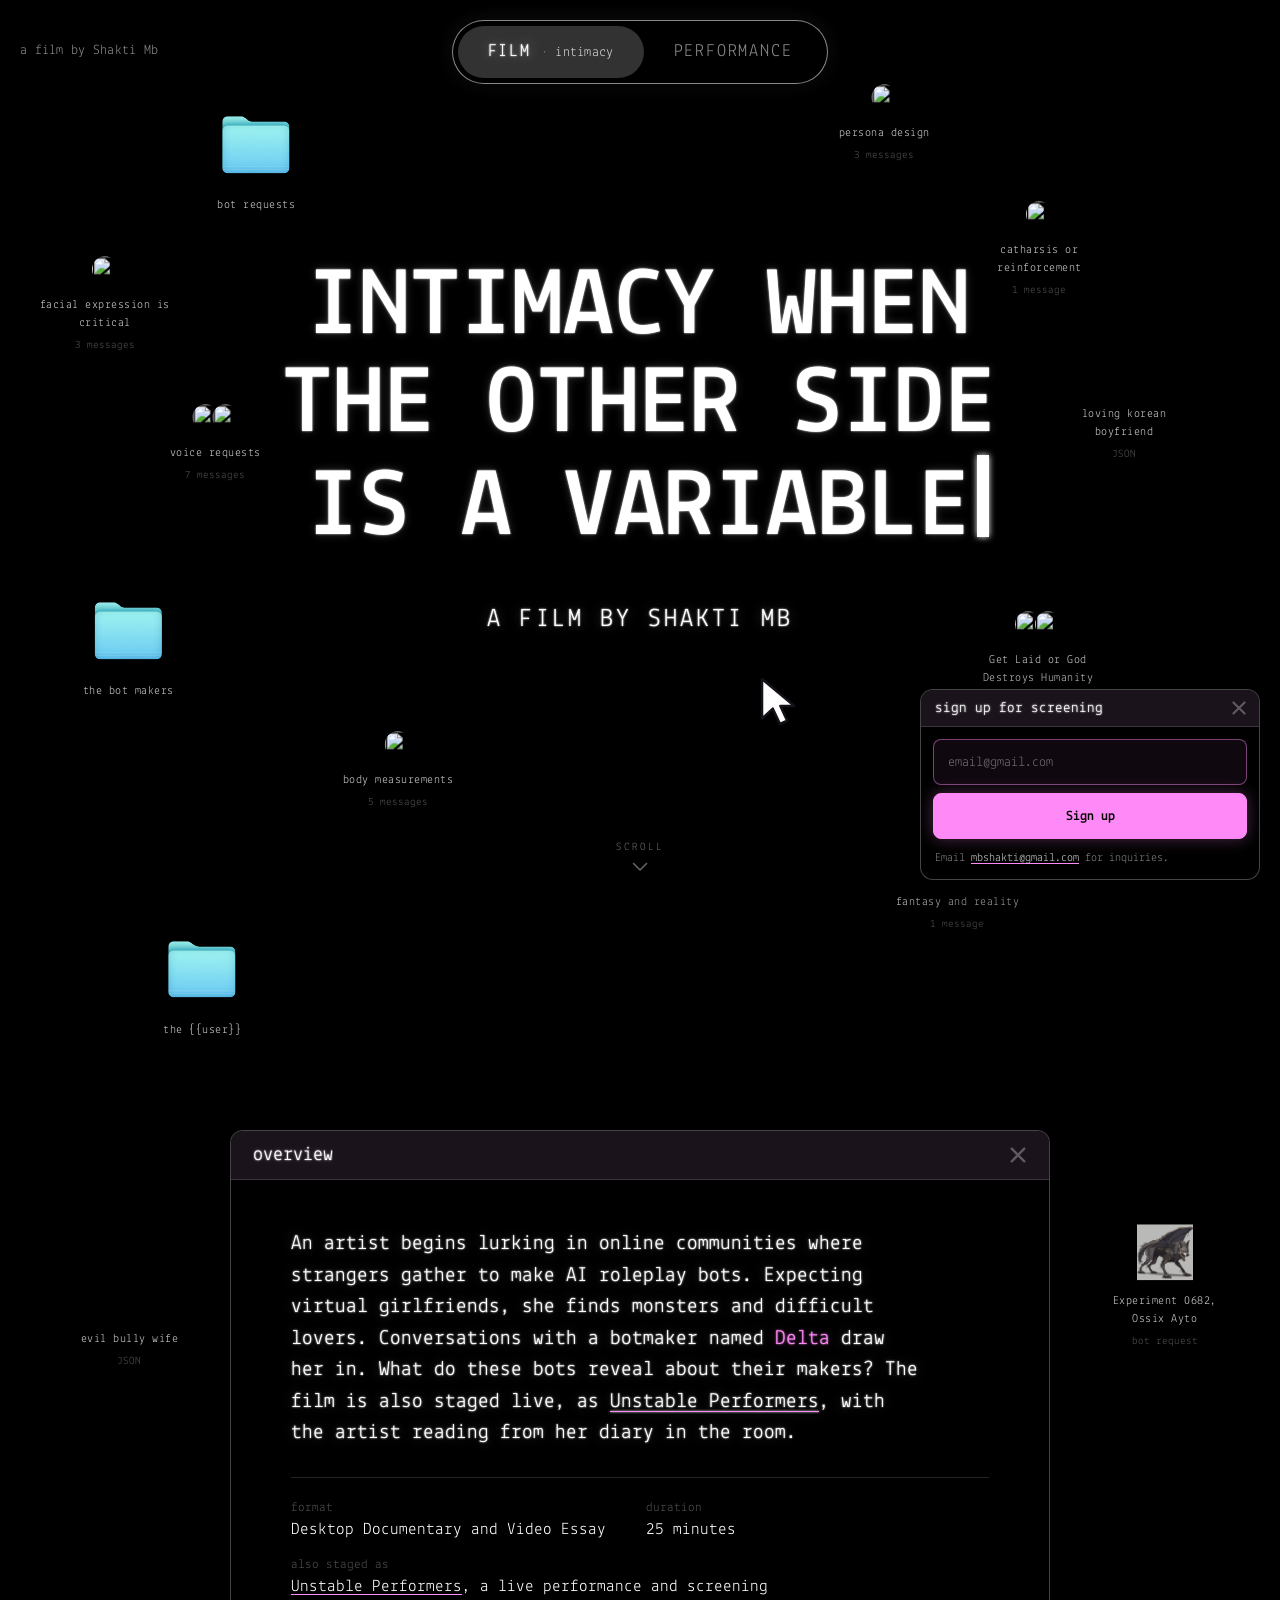
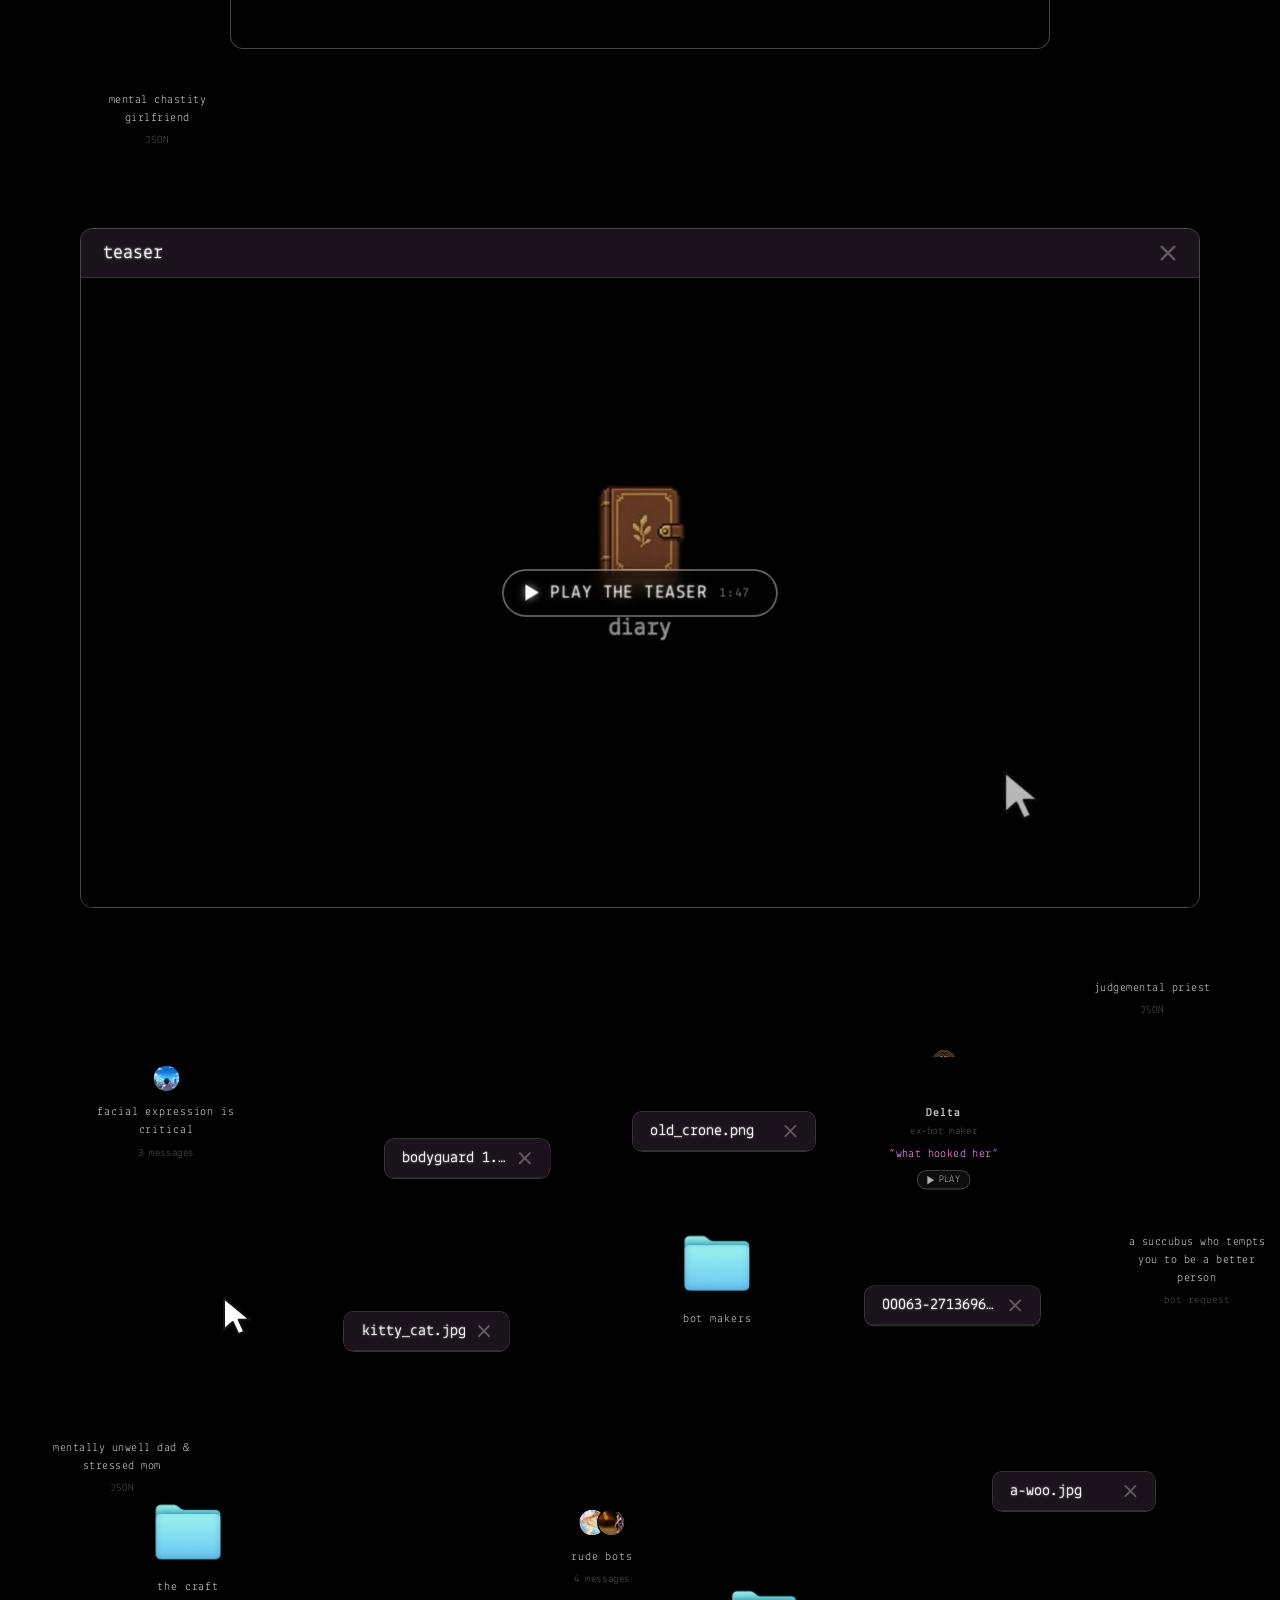
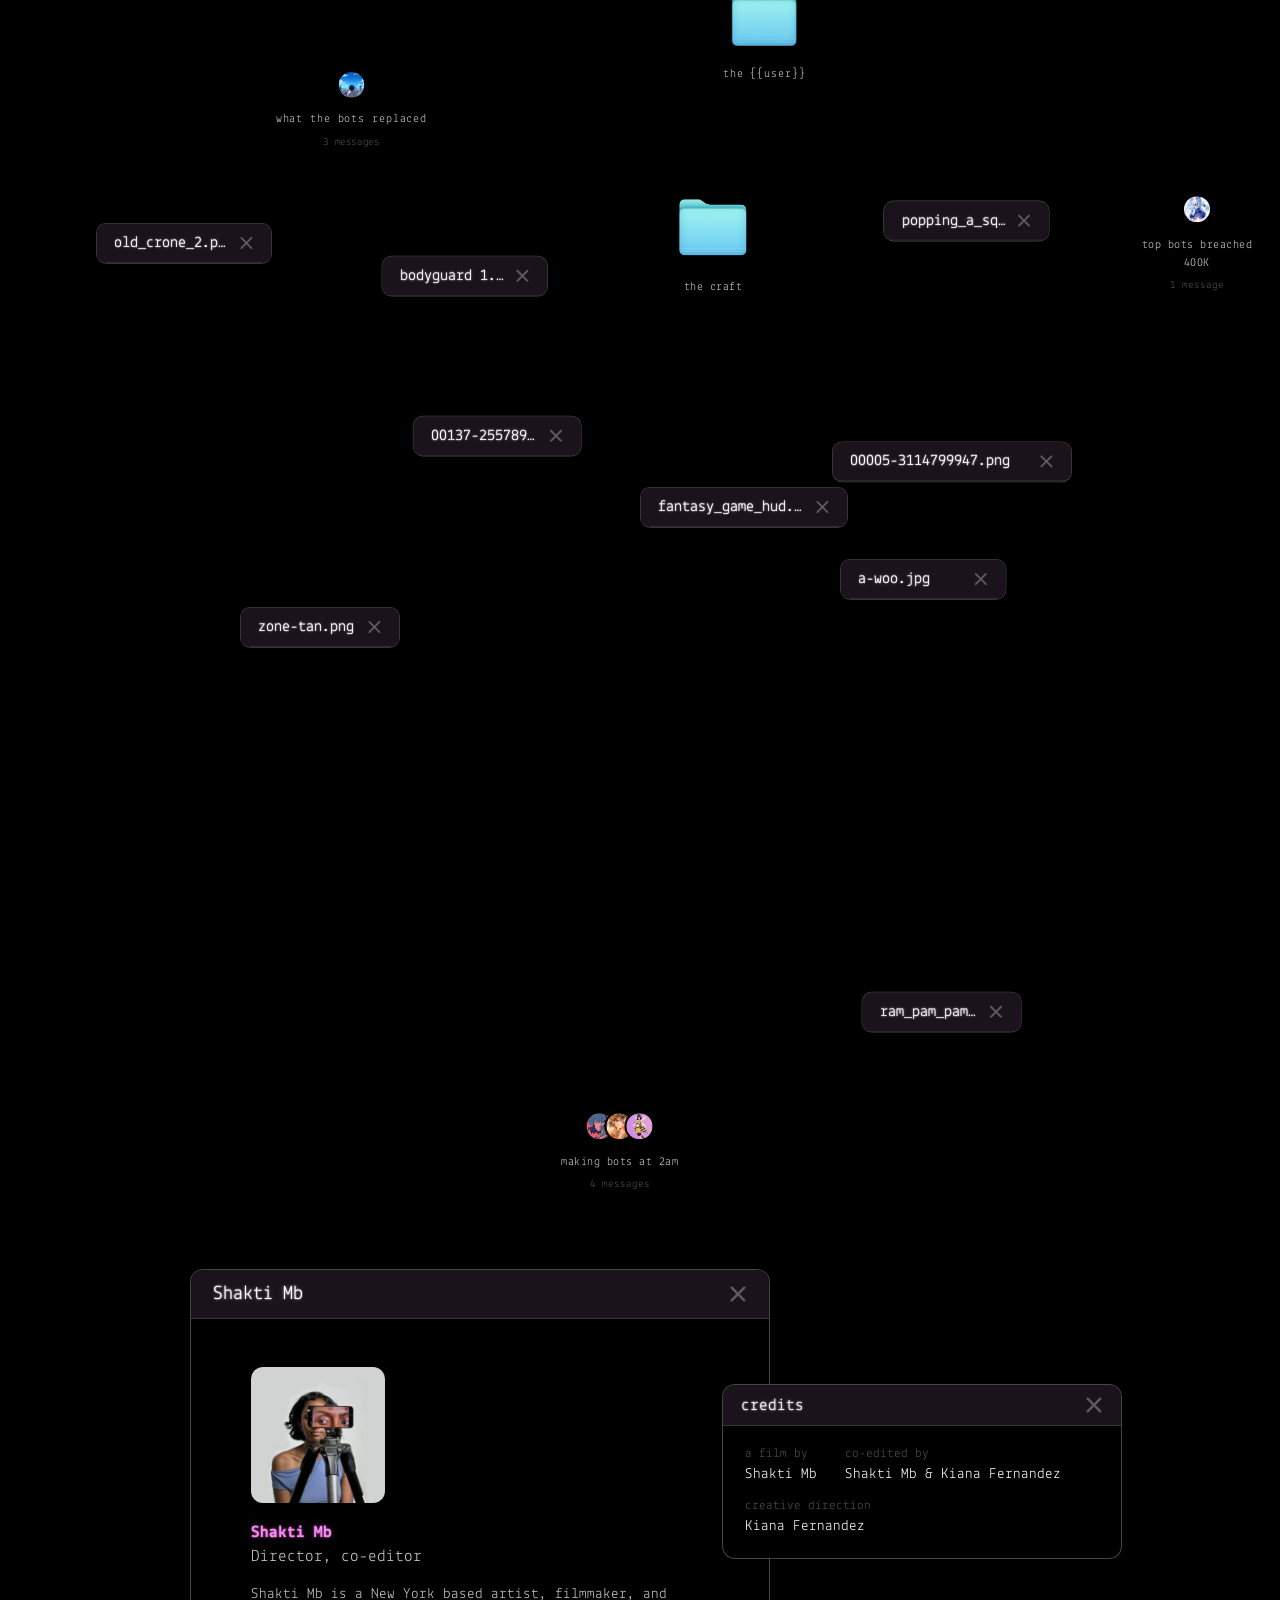
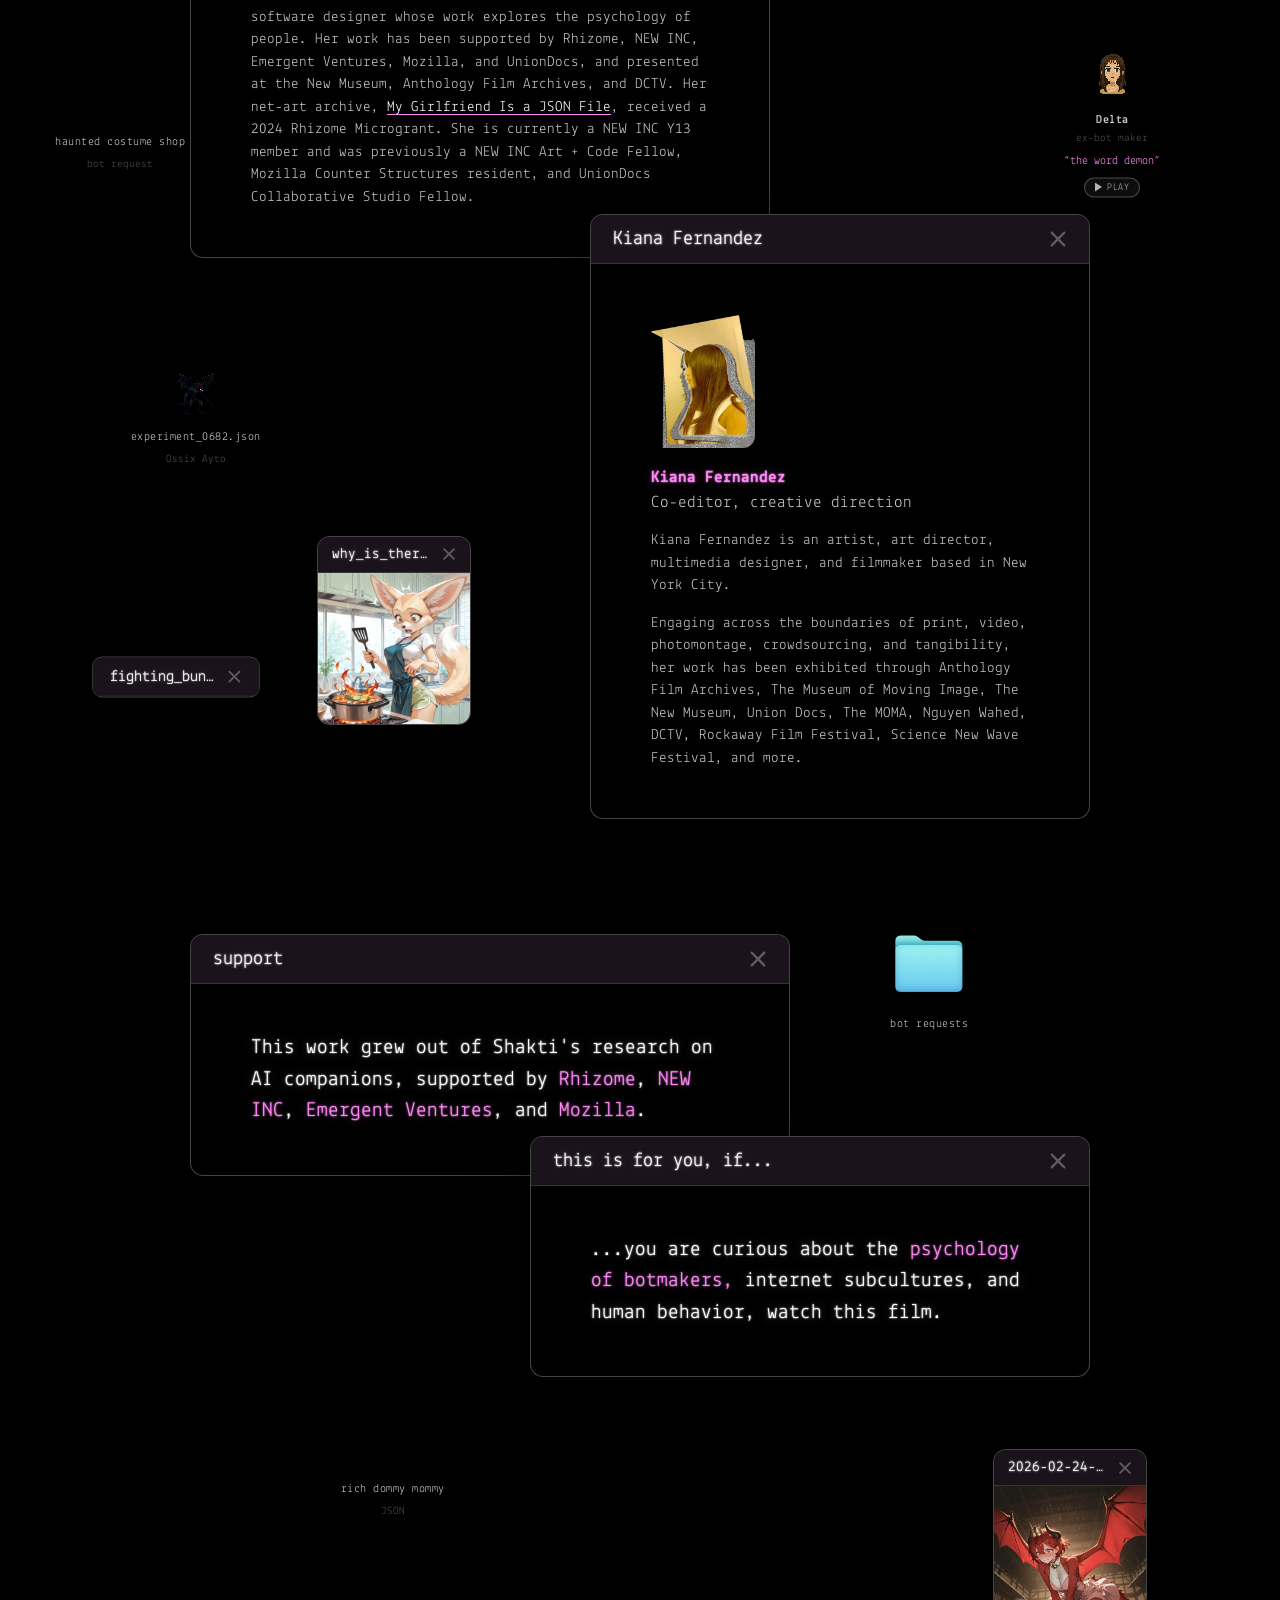
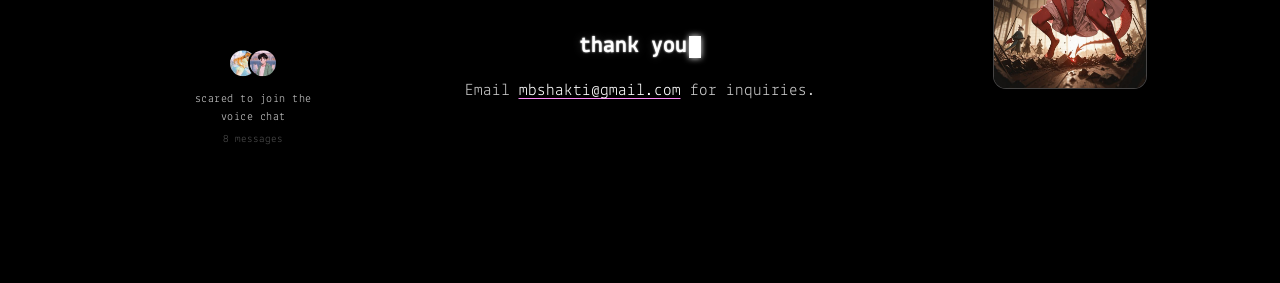
==== commit cd56712d: "/performance on the live site without the loop: no trailing-slash rule (Netlify reads the two as one" ====
--- a/index.html
+++ b/index.html
@@ -11,6 +11,7 @@
 <meta property="og:image:width" content="1280">
 <meta property="og:image:height" content="720">
 <meta name="theme-color" content="#000000">
+<script>if (/^\/performance\/+$/.test(location.pathname)) location.replace('/performance' + location.search + location.hash);</script>   <!-- the page's paths are relative: never with a slash after the address -->
 <link rel="icon" href="img/icons/diary-book.png">
 <link rel="preload" href="font/lekton/Lekton-Regular.ttf" as="font" type="font/ttf" crossorigin>
 <link rel="preload" href="font/lekton/Lekton-Bold.ttf" as="font" type="font/ttf" crossorigin>
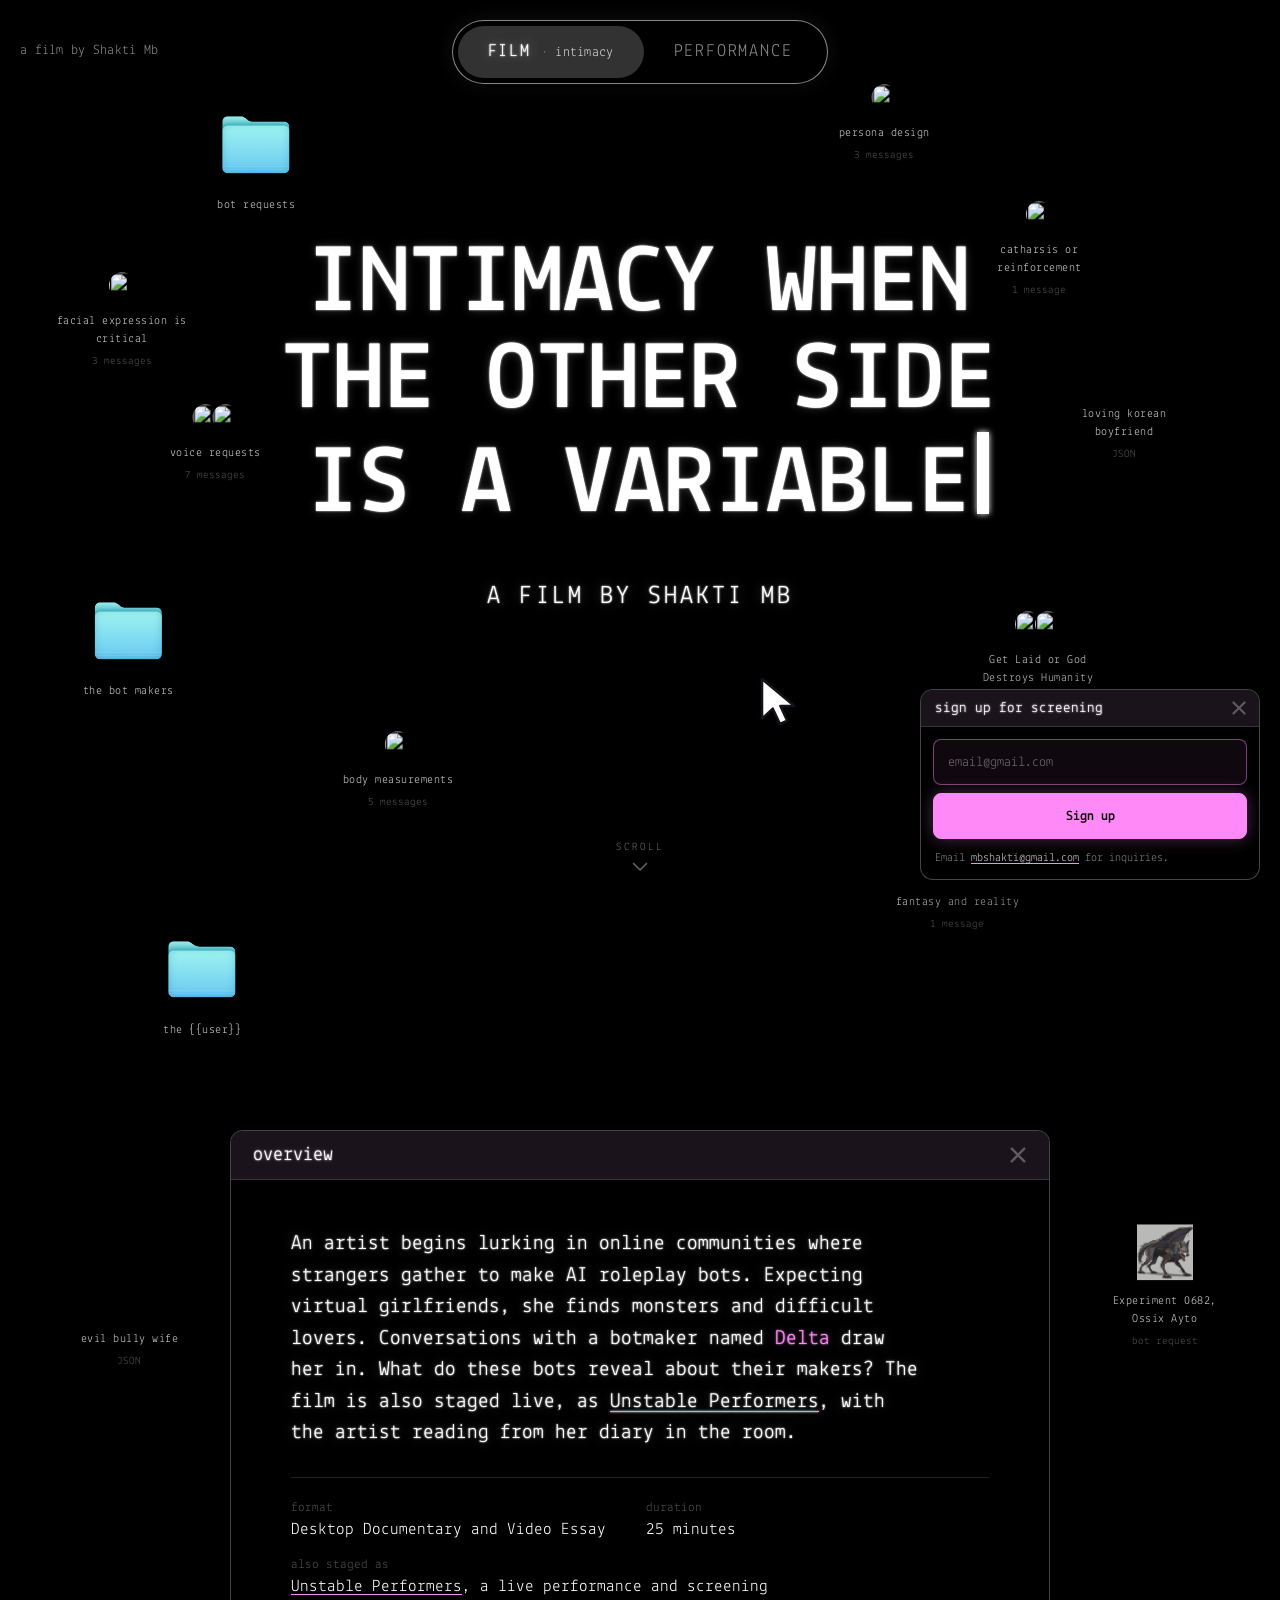
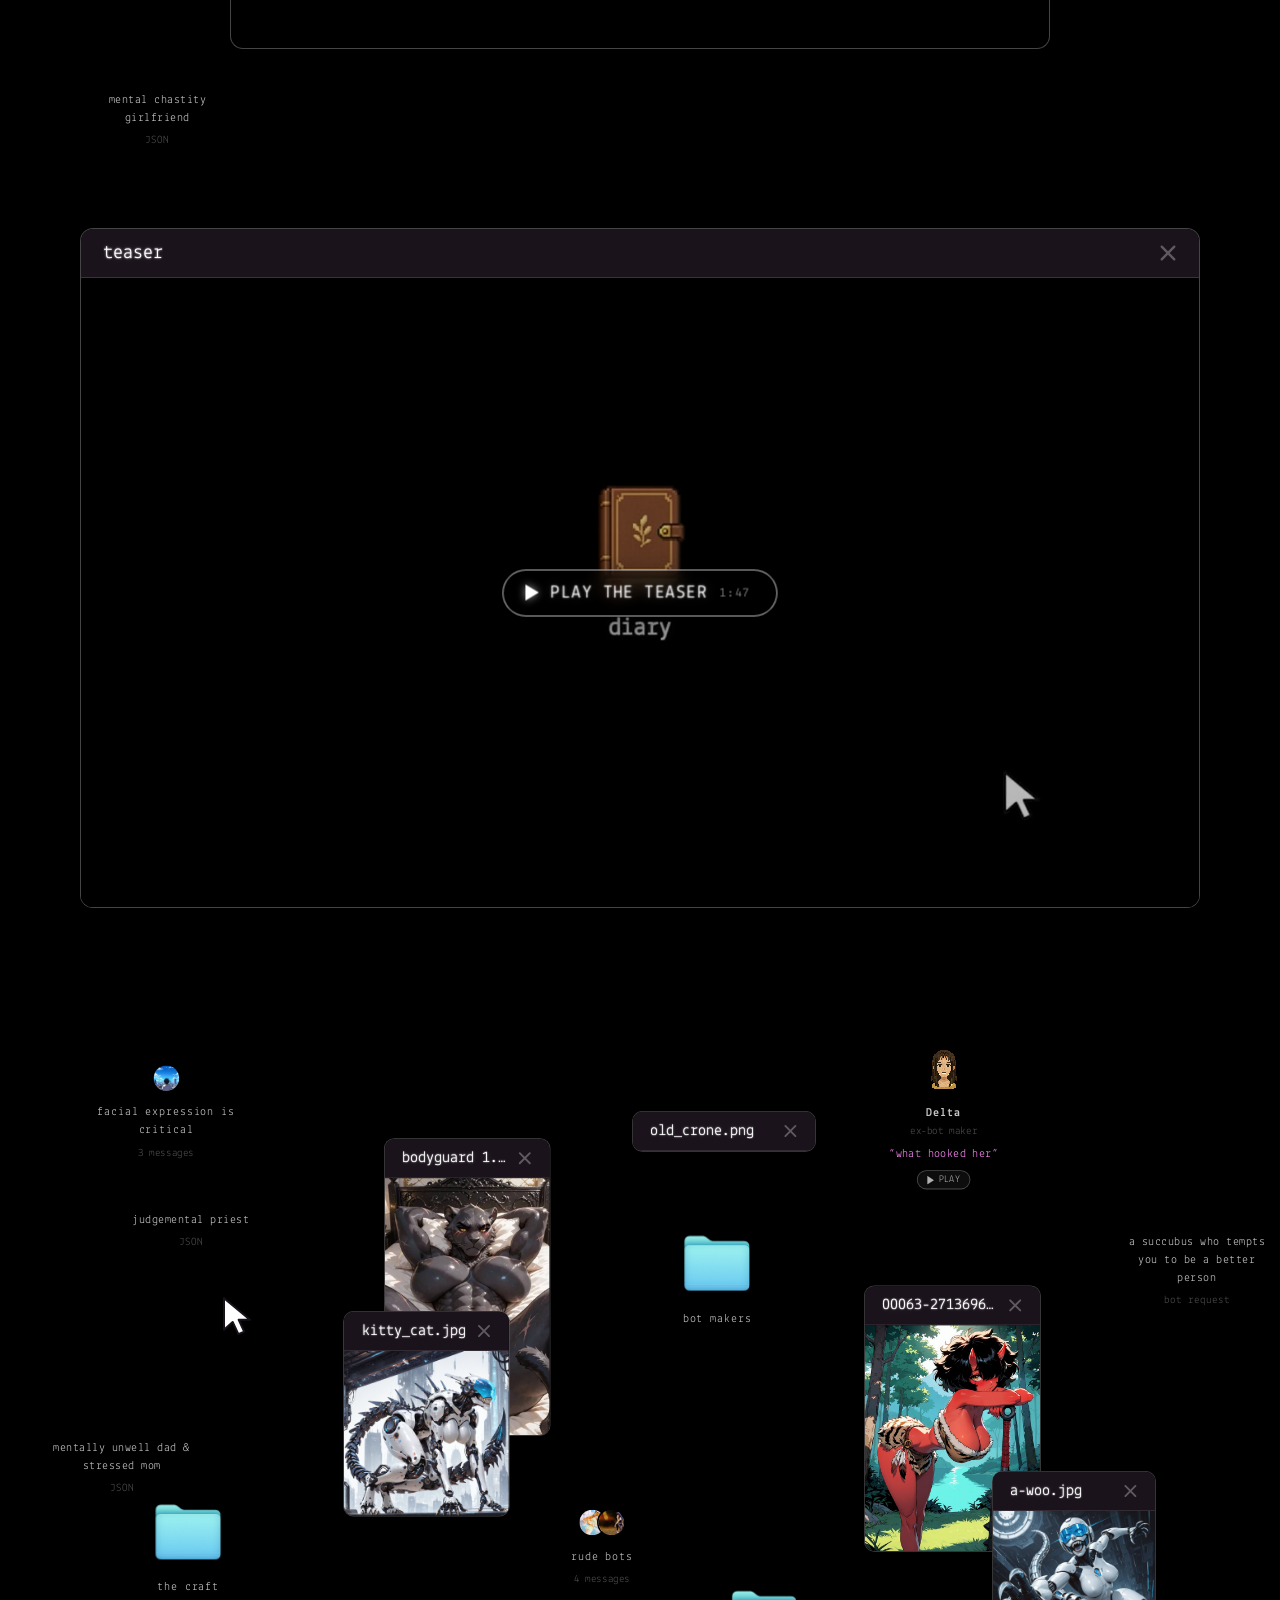
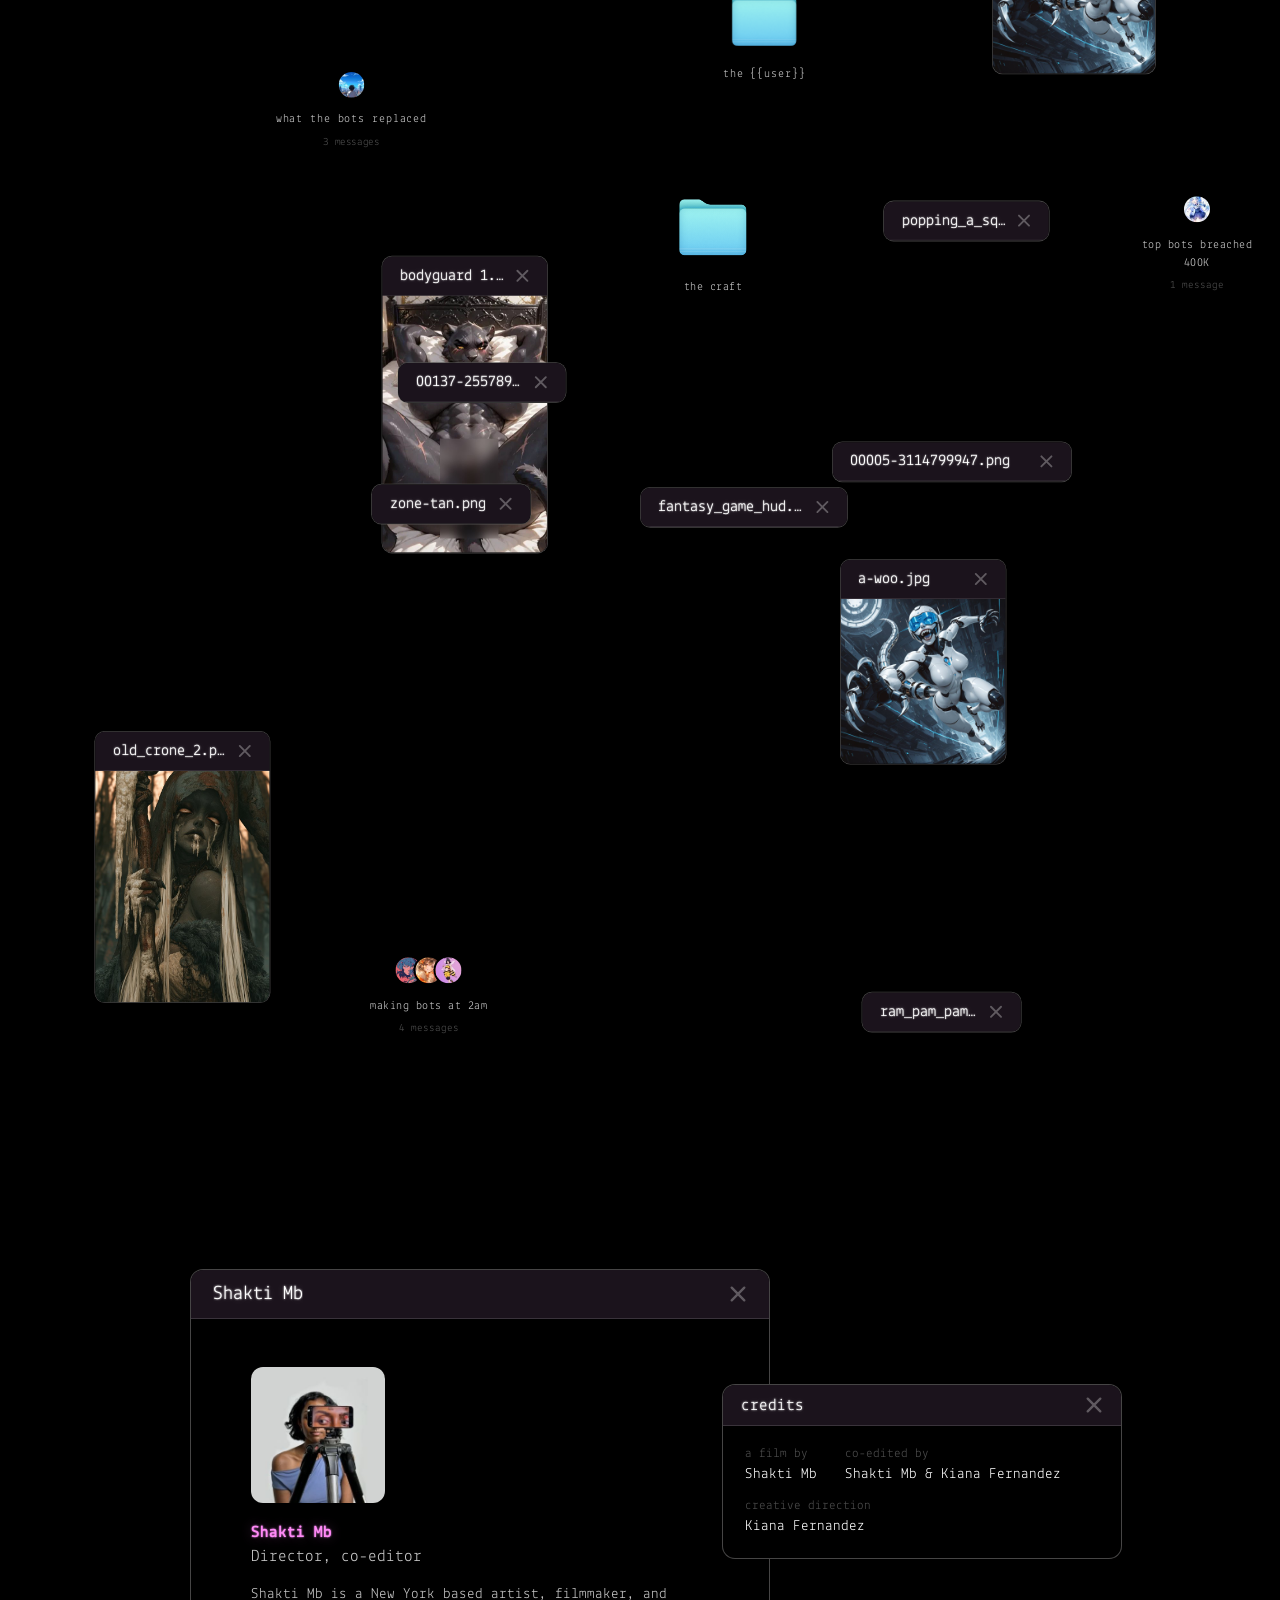
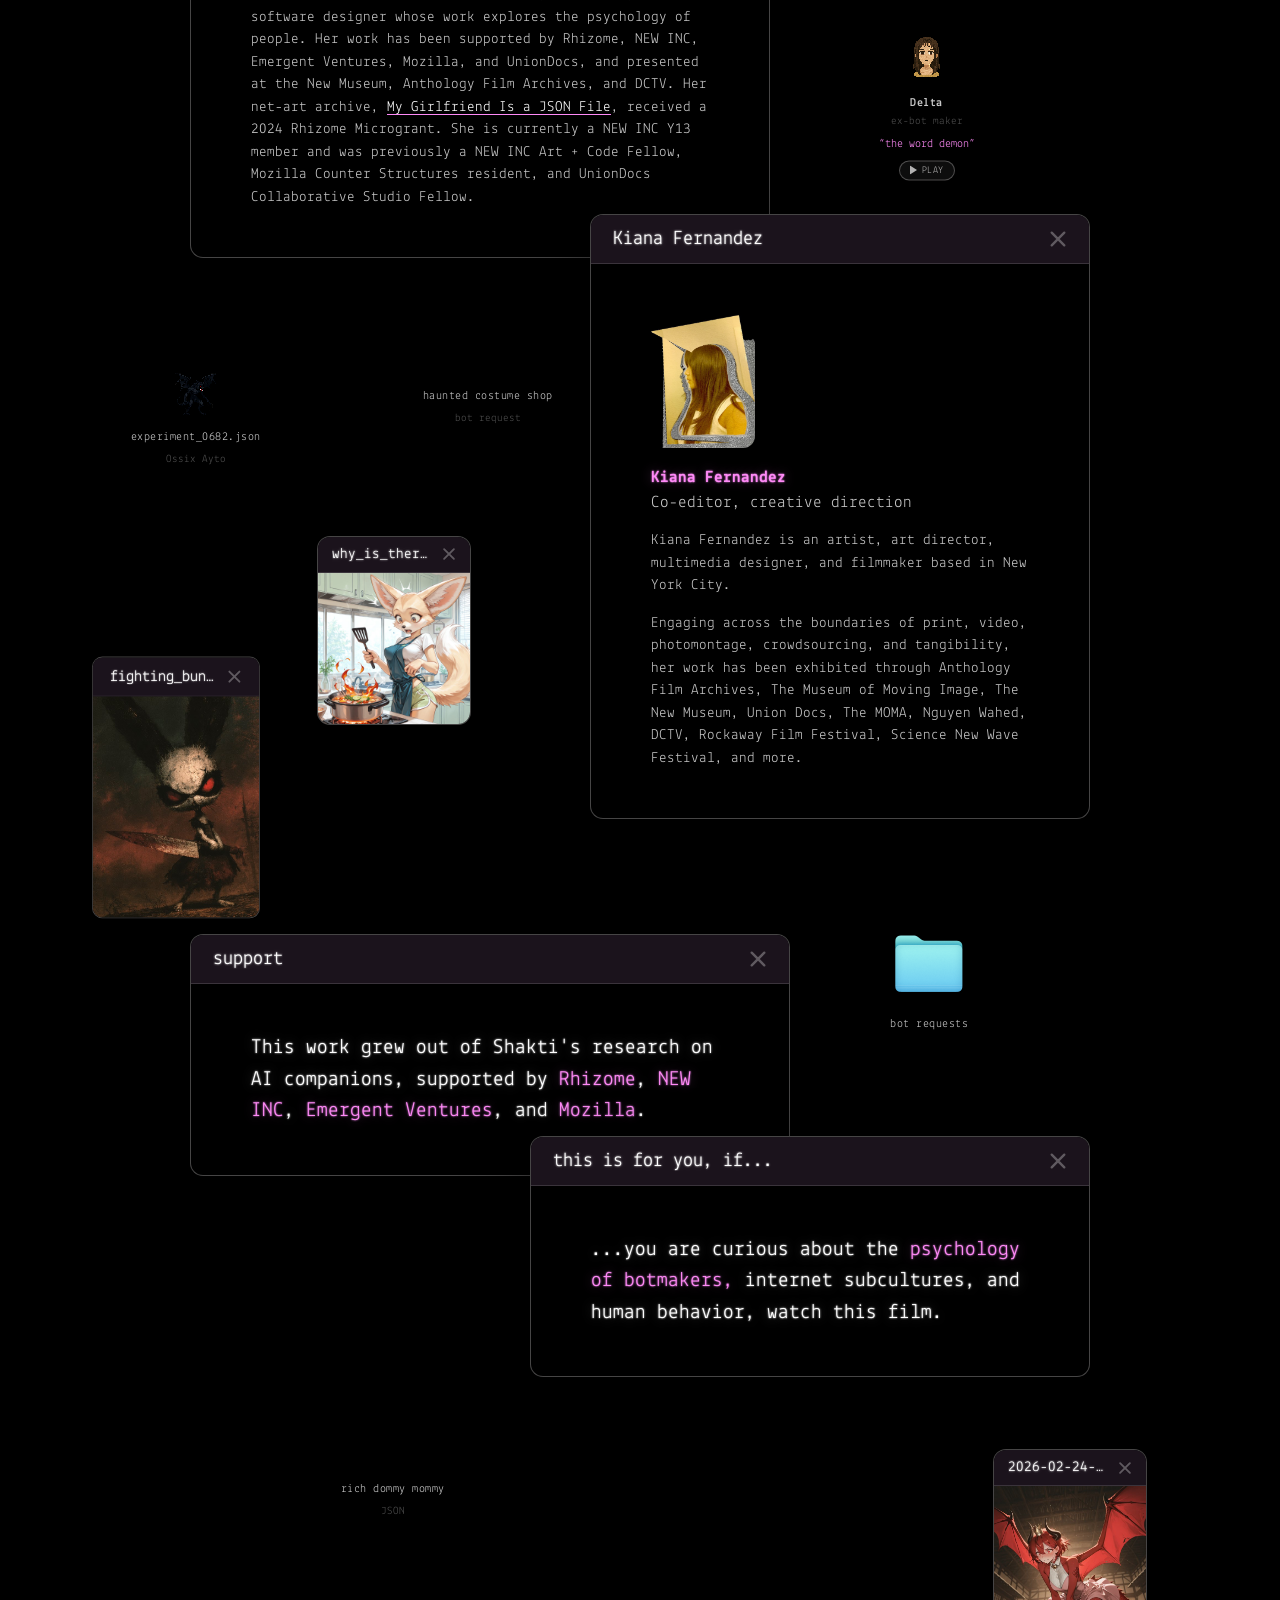
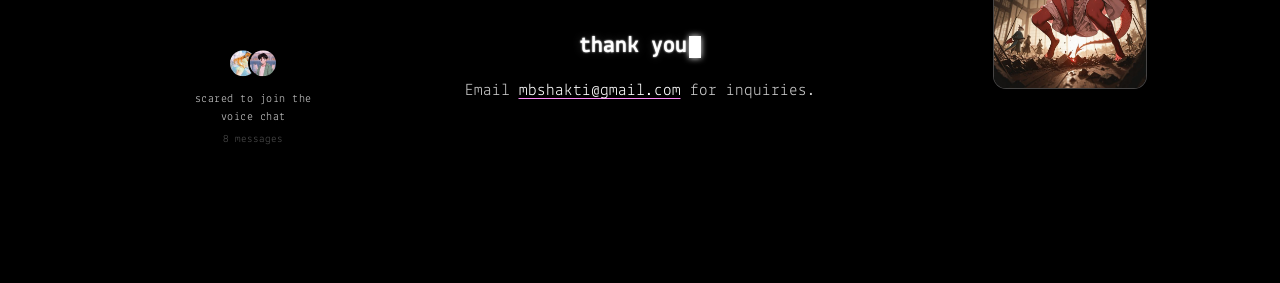
==== commit 5ae72bb9: "The performance side, in order: the date under the title, the walkthrough a small window over the ov" ====
--- a/index.html
+++ b/index.html
@@ -53,6 +53,8 @@
         <h1 class="typed" data-copy="performance"><span class="line">unstable</span><span class="line">performers<span class="caret" aria-hidden="true"></span></span></h1>
         <p class="by" data-copy="film">a film by Shakti Mb</p>
         <p class="by" data-copy="performance">a live performance and screening</p>
+        <p class="date" data-copy="film"></p>
+        <p class="date" data-copy="performance">December 10 at Onyx, New York</p>
     </div>
     <!-- the cue at the fold: there is more below -->
     <a class="down" href="#overview" aria-label="scroll to the overview"><span class="down-text">scroll</span><svg class="down-chev" viewBox="0 0 16 10" aria-hidden="true"><path d="M1.5 1.5 L8 8 L14.5 1.5"/></svg></a>
@@ -80,18 +82,14 @@
     </div>
 </section>
 
-<!-- the performance side only: how it goes in the room, with a reference (copy from the unstable-performers page) -->
-<section class="split" id="walkthrough" data-copy="performance">
-    <div class="text">
-        <h2>the <span class="lit">experiential</span> walkthrough</h2>
+<!-- the performance side only: the walkthrough, a small window laid over the overview's lower right corner -->
+<section class="win walk" id="walkthrough" data-copy="performance" data-id="win-walkthrough" data-win>
+    <div class="bar"><span class="name">the walkthrough</span><span class="close" aria-hidden="true"><svg viewBox="0 0 10 10"><path d="M1.5 1.5 L8.5 8.5 M8.5 1.5 L1.5 8.5"/></svg></span></div>
+    <div class="page">
         <p>The audience enters a darkened room and a single projection anchors the space.</p>
         <p>Between the voices, a single light finds the artist as she reads from her diary. The audience overhears conversations never meant for them.</p>
         <p>Botmakers, bots, and the artist all take turns performing.</p>
     </div>
-    <figure class="win ref" style="margin:0" data-id="win-walkthrough" data-win>
-        <div class="bar"><span class="name">Alex Quicho, 2023, SOFT POWER, Bad Omens</span><span class="close" aria-hidden="true"><svg viewBox="0 0 10 10"><path d="M1.5 1.5 L8.5 8.5 M8.5 1.5 L1.5 8.5"/></svg></span></div>
-        <img src="img/photos/reference-reading.jpg" alt="The artist reading at a microphone beside a large projection of an animated character, a seated audience in the dark" width="1056" height="692"><span class="badge">reference photo</span>
-    </figure>
 </section>
 
 <!-- the teaser, in a window of the desktop's chrome -->
@@ -113,19 +111,6 @@
     </div>
 </section>
 
-<!-- the performance side only: the space it needs, with two references (copy from the unstable-performers page) -->
-<section class="split" id="venue" data-copy="performance">
-    <div class="text">
-        <h2>we are seeking an <span class="lit">intimate</span> NYC space to host a performance</h2>
-        <p>The work can be staged in a small gallery or space, with a seated audience facing a single screen or projection.</p>
-        <p>Seating and lighting placement will be developed in response to the venue and tested in rehearsal.</p>
-    </div>
-    <ul class="grid two">
-        <li class="win still ref" data-id="win-venue-reading" data-win><div class="bar"><span class="name">Alex Quicho, 2023, SOFT POWER, Bad Omens</span><span class="close" aria-hidden="true"><svg viewBox="0 0 10 10"><path d="M1.5 1.5 L8.5 8.5 M8.5 1.5 L1.5 8.5"/></svg></span></div><img src="img/photos/reference-reading.jpg" alt="A reading beside a projection, audience seated in the dark"><span class="badge">reference photo</span></li>
-        <li class="win still ref" data-id="win-venue-blue" data-win><div class="bar"><span class="name">Bogna Konior, Angels in Latent Spaces, OpenLAB</span><span class="close" aria-hidden="true"><svg viewBox="0 0 10 10"><path d="M1.5 1.5 L8.5 8.5 M8.5 1.5 L1.5 8.5"/></svg></span></div><img src="img/photos/venue-blue.jpg" alt="A blue projected title across a wide screen in a dim room"><span class="badge">reference photo</span></li>
-    </ul>
-</section>
-
 <!-- the lower sections, with the archive's things in the margins round them on a wide screen (desktop.js lays them out);
      narrower than that, the same things as a desk of their own at the end -->
 <div class="lower">
@@ -135,10 +120,15 @@
     <div class="win" data-id="win-credits" data-win>
         <div class="bar"><span class="name">credits</span><span class="close" aria-hidden="true"><svg viewBox="0 0 10 10"><path d="M1.5 1.5 L8.5 8.5 M8.5 1.5 L1.5 8.5"/></svg></span></div>
         <div class="page">
-            <dl class="facts">
+            <dl class="facts" data-copy="film">
                 <div><dt>a film by</dt><dd>Shakti Mb</dd></div>
                 <div><dt>co-edited by</dt><dd>Shakti Mb &amp; Kiana Fernandez</dd></div>
                 <div><dt>creative direction</dt><dd>Kiana Fernandez</dd></div>
+            </dl>
+            <dl class="facts" data-copy="performance">
+                <div><dt>research and performance</dt><dd>Shakti Mb</dd></div>
+                <div><dt>dramaturgy and staging</dt><dd>Kiana Fernandez</dd></div>
+                <div><dt>film</dt><dd><a href="/" data-flip="film">Intimacy When the Other Side Is a Variable</a> (directed by Shakti Mb, co-edited with Kiana Fernandez)</dd></div>
             </dl>
         </div>
     </div>
@@ -185,6 +175,15 @@
             <p class="lede">...you are curious about the <span class="lit">psychology of botmakers,</span> internet subcultures, and human behavior, <span data-copy="film">watch this film</span><span data-copy="performance">come to the performance</span>.</p>
     </div>
     </section>
+</section>
+
+<!-- the performance side only, for a curator: what the work needs of a room, and the invitation to host it -->
+<section class="win narrow venues" id="venues" data-copy="performance" data-id="win-venues" data-win>
+    <div class="bar"><span class="name">for venues</span><span class="close" aria-hidden="true"><svg viewBox="0 0 10 10"><path d="M1.5 1.5 L8.5 8.5 M8.5 1.5 L1.5 8.5"/></svg></span></div>
+    <div class="page">
+        <p class="lede">The work can be staged in a small gallery or space, with a seated audience facing a single screen or projection. Seating and lighting placement are developed in response to the venue and tested in rehearsal.</p>
+        <p>If you would like to host the performance, email <a href="mailto:mbshakti@gmail.com">mbshakti@gmail.com</a>.</p>
+    </div>
 </section>
 
 <section class="contact" id="contact">
@@ -237,12 +236,12 @@
 </div>
 
 <!-- the screening sign-up, as the desktop had it: the input and the button alone. Bottom right on a desktop; a bar along the bottom on a phone -->
-<form class="win signup" id="signup" name="screening-invites" method="POST" data-netlify="true" netlify-honeypot="bot-field" aria-label="sign up for screening">
-    <div class="bar"><span class="name" id="signupTitle">sign up for screening</span><button class="close" type="button" id="signupClose" aria-label="close"><svg viewBox="0 0 10 10"><path d="M1.5 1.5 L8.5 8.5 M8.5 1.5 L1.5 8.5"/></svg></button></div>
+<form class="win signup" id="signup" name="screening-invites" method="POST" data-netlify="true" netlify-honeypot="bot-field" aria-label="sign up">
+    <div class="bar"><span class="name" id="signupTitle"><span data-copy="film">sign up for screening</span><span data-copy="performance">sign up for the performance</span></span><button class="close" type="button" id="signupClose" aria-label="close"><svg viewBox="0 0 10 10"><path d="M1.5 1.5 L8.5 8.5 M8.5 1.5 L1.5 8.5"/></svg></button></div>
     <div class="page">
         <input type="hidden" name="form-name" value="screening-invites">
         <p class="signup-bot"><label>Do not fill this out: <input name="bot-field"></label></p>
-        <label class="signup-heading" for="signupEmail">Sign up for screening</label>
+        <label class="signup-heading" for="signupEmail"><span data-copy="film">Sign up for screening</span><span data-copy="performance">Sign up for the performance</span></label>
         <input id="signupEmail" class="signup-input" type="email" name="email" placeholder="email@gmail.com" autocomplete="email" required>
         <button class="signup-submit" type="submit">Sign up</button>
         <p class="signup-note"><span data-copy="film">Email <a href="mailto:mbshakti@gmail.com">mbshakti@gmail.com</a> for inquiries.</span><span data-copy="performance">Email <a href="mailto:mbshakti@gmail.com">mbshakti@gmail.com</a> to host the performance.</span></p>
--- a/landing.css
+++ b/landing.css
@@ -111,10 +111,7 @@
 .win { display: flex; flex-direction: column; background: var(--bg); border: 1px solid rgba(249,248,248,0.28); border-radius: 13px; overflow: hidden; }
 .win .bar { display: flex; align-items: center; justify-content: space-between; flex: none; font-family: var(--font-window); font-size: 20px; line-height: 1; padding: 14px 22px; border-bottom: 1px solid rgba(249,248,248,0.14); background: var(--surface); }
 .win .bar .name { color: #FFFFFF; text-shadow: 0 0 2px #FFFFFF, 0 0 10px rgba(255,255,255,0.2); white-space: nowrap; overflow: hidden; text-overflow: ellipsis; }
-/* a badge on a reference picture (another artist's event, not this work), bottom right, over the picture */
-.win.ref { position: relative; }
 .badge { display: inline-block; padding: 6px 10px; border: 1px solid rgba(249,248,248,0.28); border-radius: 999px; background: rgba(0,0,0,0.6); -webkit-backdrop-filter: blur(8px); backdrop-filter: blur(8px); font-family: var(--font-meta); font-size: 11px; letter-spacing: 0.1em; text-transform: uppercase; color: rgba(249,248,248,0.7); line-height: 1; }
-.win .badge { position: absolute; right: 12px; bottom: 12px; z-index: 1; pointer-events: none; }
 .grid.two .win .badge { right: 8px; bottom: 8px; font-size: 10px; padding: 5px 8px; }
 /* the mark at the top left, fixed like the toggle: whose work this is, in the scroll cue's small capitals; it follows the side */
 .mark { position: fixed; left: 20px; top: 44px; z-index: 81; margin: 0; max-width: none; font-family: var(--font-ui); font-size: 14px; letter-spacing: 0.02em; line-height: 1; color: rgba(226,225,225,0.6); text-shadow: 0 0 8px rgba(0,0,0,0.8); white-space: nowrap; pointer-events: none; }
@@ -209,6 +206,15 @@
 .stack .win + .win { width: min(560px, 100%); margin: -40px 0 0 auto; position: relative; z-index: 2; box-shadow: 0 24px 60px rgba(0,0,0,0.7); }
 @media (max-width: 860px) { .stack .win { width: 100%; } .stack .win + .win { margin-top: 24px; box-shadow: none; } }
 .lede + .lede { margin-top: 0.9em; }
+/* the walkthrough: a small window laid over the overview's lower right corner, as a note left on top of it */
+.walk { width: min(340px, 100%); margin: -52px calc((100% - min(820px, 100%)) / 2 - 28px) 0 auto; position: relative; z-index: 2; box-shadow: 0 24px 60px rgba(0,0,0,0.7); }
+.walk .bar { font-size: 15px; padding: 10px 14px; }
+.walk .bar .close { width: 14px; height: 14px; margin-left: 10px; }
+.walk .page { padding: 14px 16px 16px; font-size: 13.5px; line-height: 1.5; }
+.walk .page p { max-width: none; margin-bottom: 0.8em; }
+.walk .page p:last-child { margin-bottom: 0; }
+@media (max-width: 860px) { .walk { width: min(300px, 90%); margin: -36px 4% 0 auto; } }
+.venues .page p:last-child { margin-top: 1em; }
 .lede { font-size: clamp(17px, 1rem + 0.45vw, 21px); line-height: 1.5; color: #FFFFFF; text-shadow: 0 0 2px #FFFFFF, 0 0 12px rgba(255,255,255,0.25); max-width: 30em; }
 .facts { display: flex; flex-wrap: wrap; gap: 12px 40px; margin: 28px 0 0; padding-top: 20px; border-top: 1px solid rgba(249,248,248,0.14); }
 /* the credits window above the bios, in the bios' own column and as wide as Shakti's window: the facts alone, no lede over them */
@@ -222,6 +228,8 @@
 .facts dd { margin: 0; color: #FFFFFF; }
 .split { display: grid; grid-template-columns: minmax(0, 5fr) minmax(0, 7fr); gap: clamp(28px, 5vw, 72px); align-items: center; }   /* the text sits level with the middle of the picture */
 .split h2 { max-width: 16em; }
+.win .page h2 { max-width: 16em; margin-bottom: 1.2rem; }   /* a heading inside a window of text (the walkthrough, the date) */
+.win .page h2 + p, .win .page p + p { max-width: 36rem; }
 .grid { list-style: none; margin: 0; padding: 0; display: grid; grid-template-columns: 1fr 1fr; gap: 20px; }
 .grid li { min-width: 0; }
 .grid.two { gap: 12px; }
@@ -303,6 +311,7 @@
     .title h1 { font-size: clamp(22px, 7vw, 112px); }
     .title .by { font-size: 16px; letter-spacing: 0.08em; }
     .title .sub { font-size: 13px; letter-spacing: 0.08em; white-space: normal; }
+    .title .date { font-size: 13px; letter-spacing: 0.08em; }
     .desk .desktop-icon.hide-s { display: none; }
     .foot { flex-direction: column; }
 }
@@ -324,6 +333,8 @@
 .title { display: grid; grid-template-columns: minmax(0, 1fr); justify-items: center; align-items: center; }
 .title h1 { grid-row: 1; grid-column: 1; align-self: end; }   /* the shorter title sits at the foot of the row, so its gap to the by-line is the taller one's */
 .title .by { grid-row: 2; grid-column: 1; }
+/* the date under the by-line, on the performance side; the row is there on both sides, so the block is one height and nothing moves */
+.title .date { grid-row: 3; grid-column: 1; margin: clamp(10px, 1.2vw, 16px) auto 0; min-height: 1.3em; font-size: clamp(15px, 1.6vw, 24px); letter-spacing: 0.06em; color: var(--text); max-width: none; }
 html[data-mode="film"] .title [data-copy="performance"], html[data-mode="performance"] .title [data-copy="film"] { opacity: 0; pointer-events: none; }
 /* it stays at the top of the screen as the page scrolls, under the desktop's windows and overlay (98 and up) */
 .mode { position: fixed; top: 20px; left: 0; right: 0; width: max-content; max-width: calc(100vw - 24px); box-sizing: border-box; margin: 0 auto; z-index: 80; display: flex; padding: 5px; border: 1px solid rgba(249,248,248,0.55); border-radius: 999px; background: rgba(0,0,0,0.72); -webkit-backdrop-filter: blur(10px); backdrop-filter: blur(10px); box-shadow: 0 10px 40px rgba(0,0,0,0.7), 0 0 24px rgba(255,255,255,0.08); font-family: var(--font-meta); font-size: 18px; letter-spacing: 0.1em; text-transform: uppercase; }
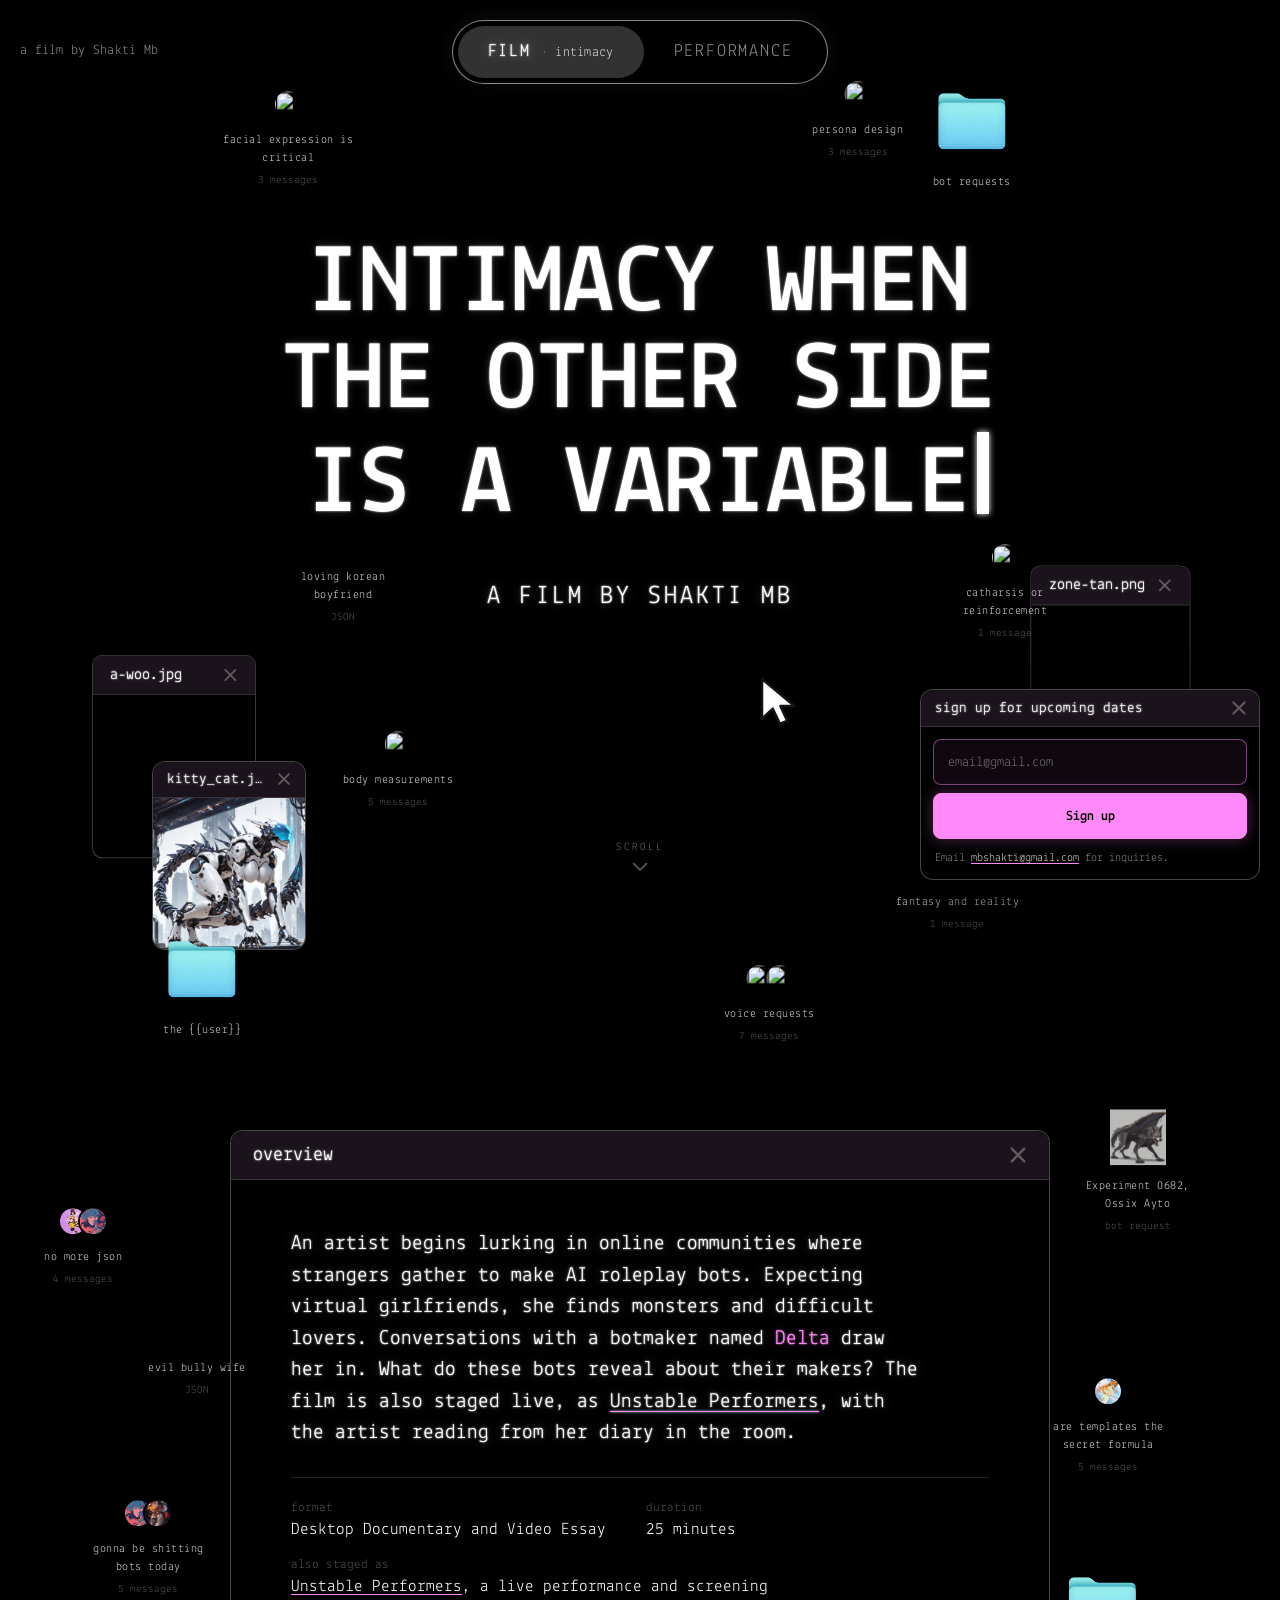
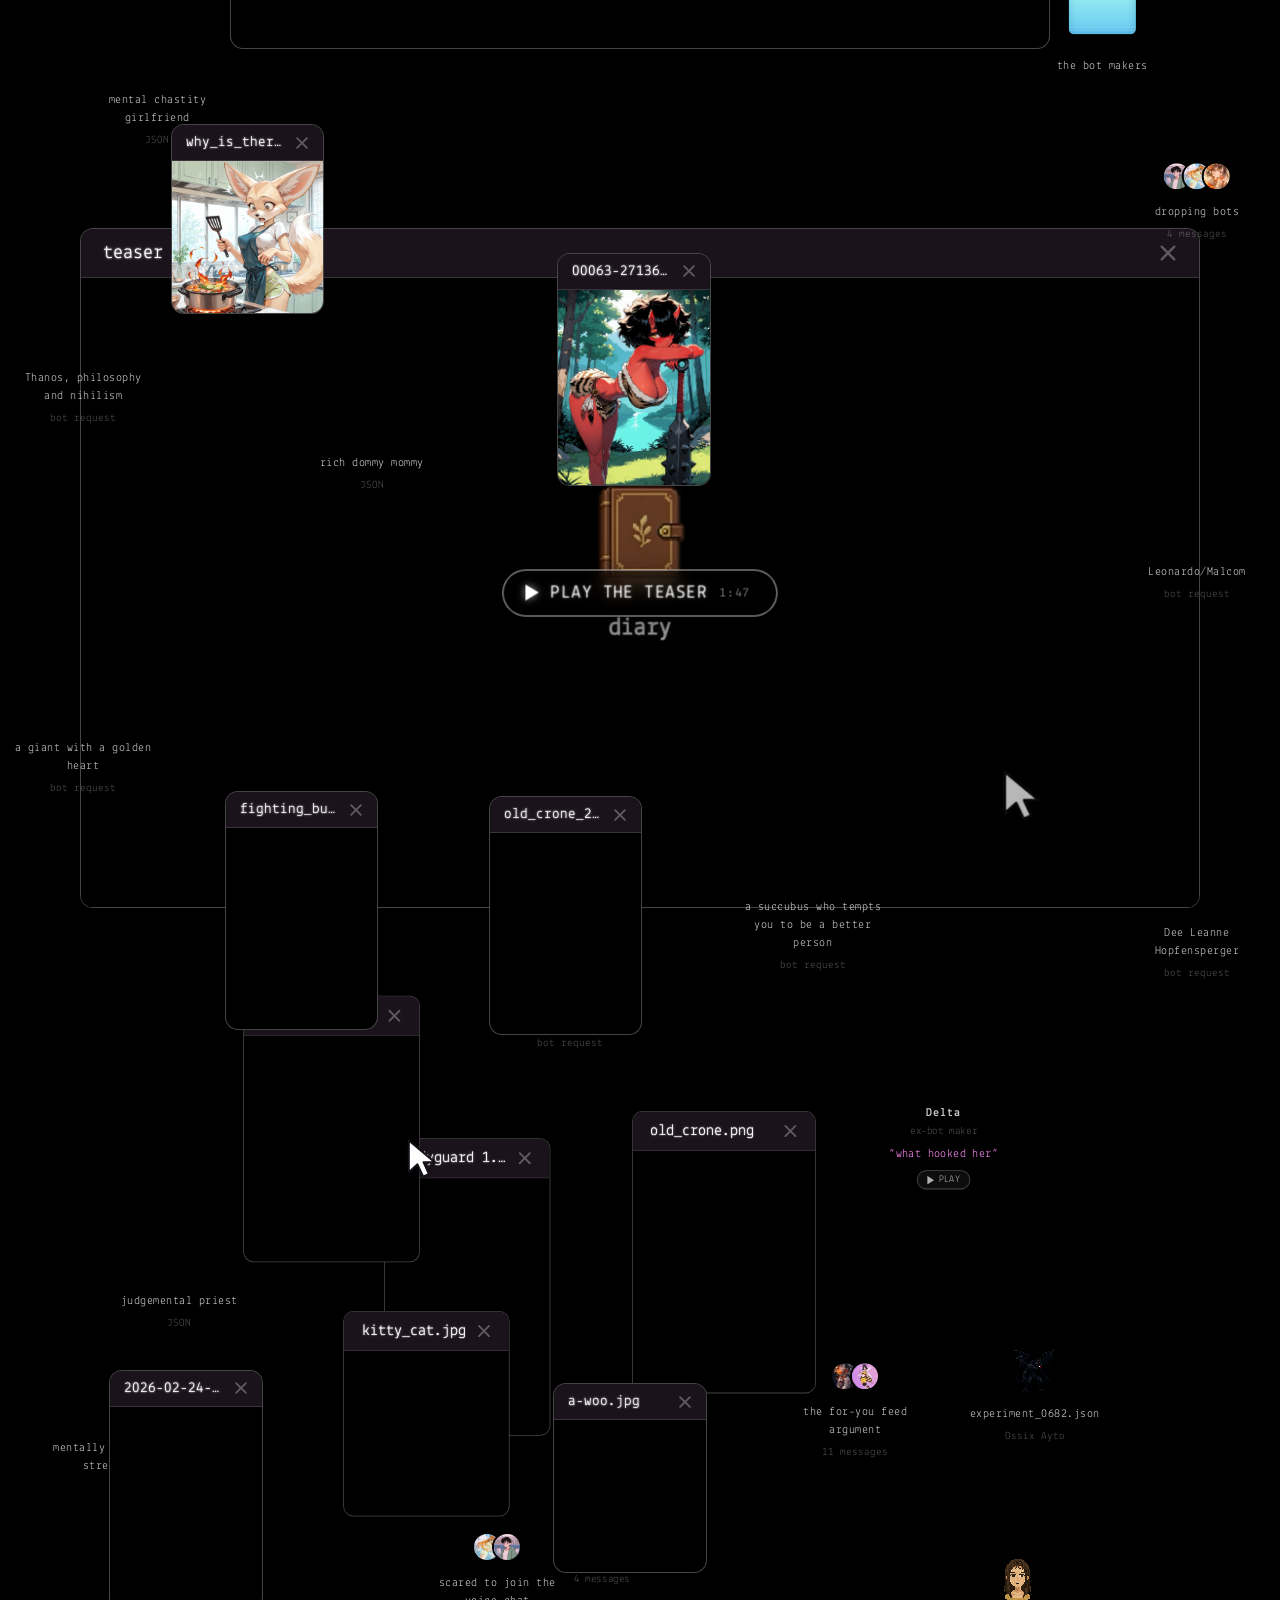
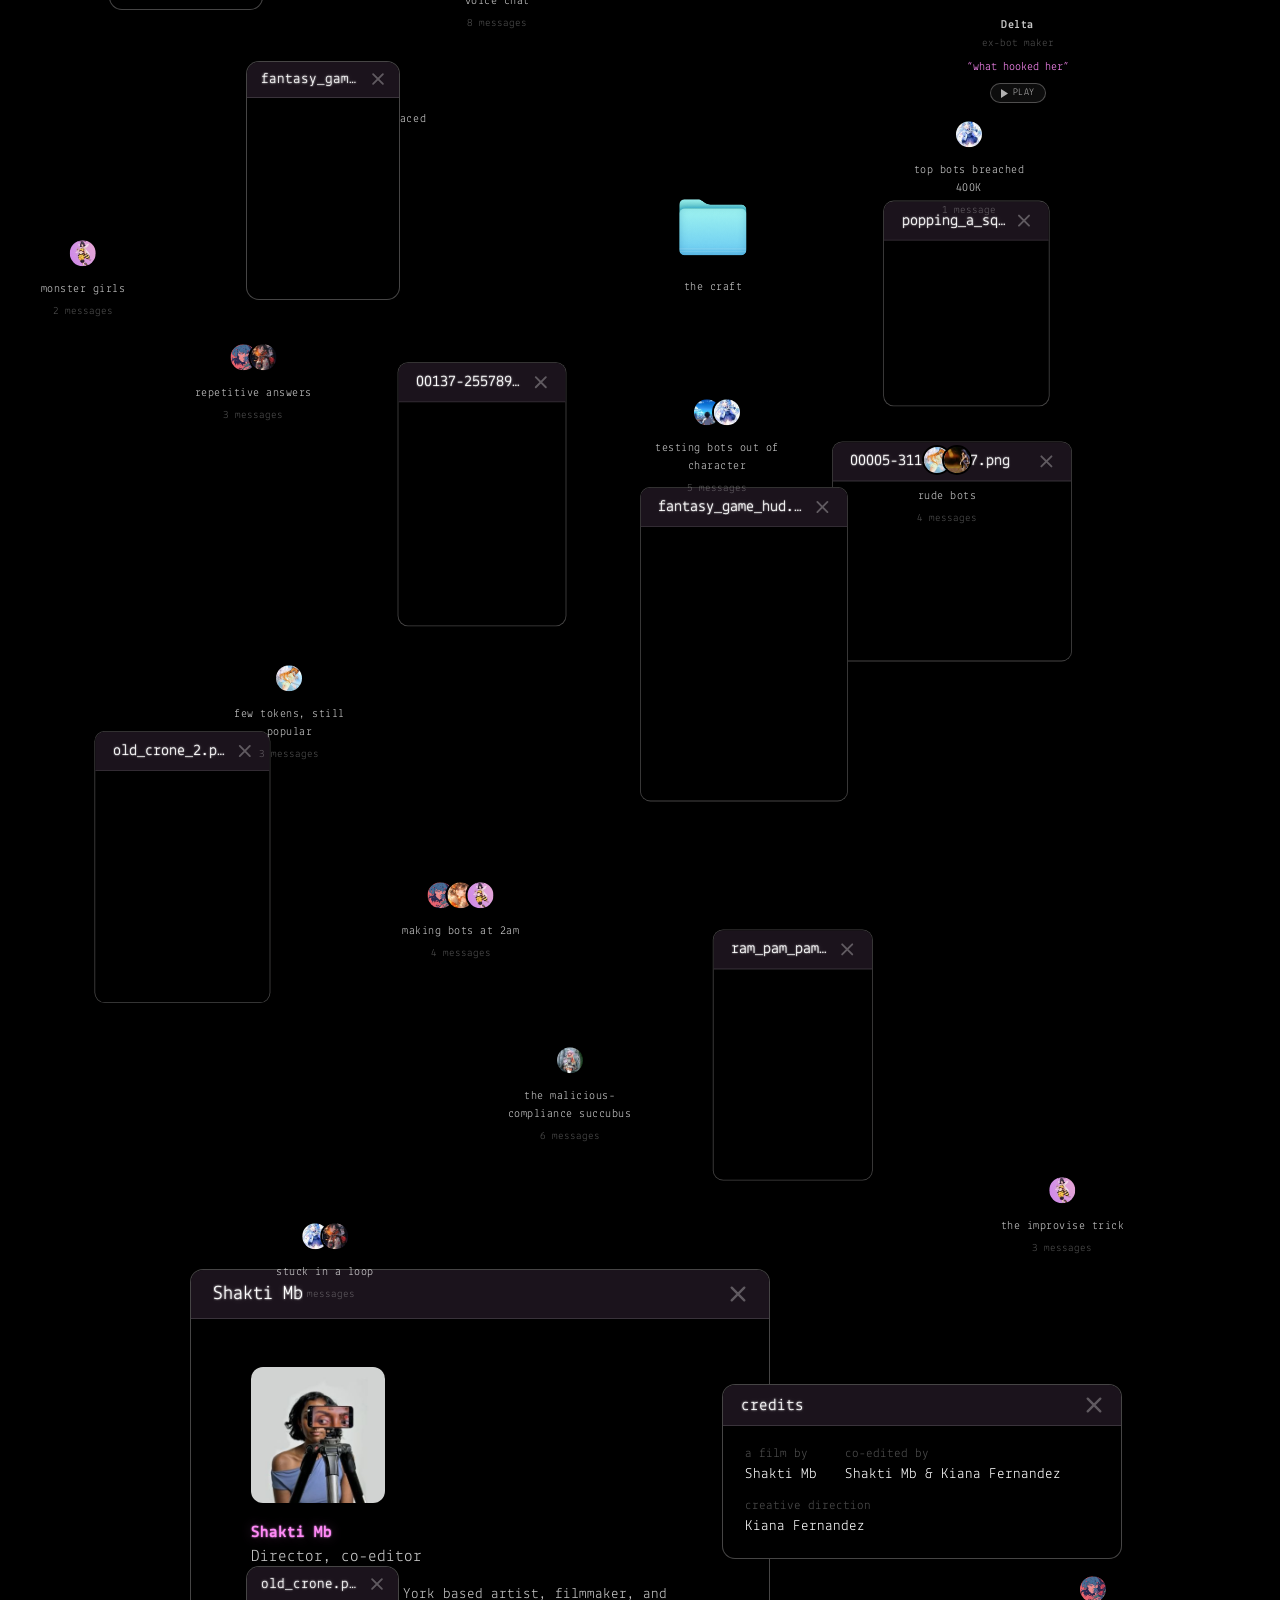
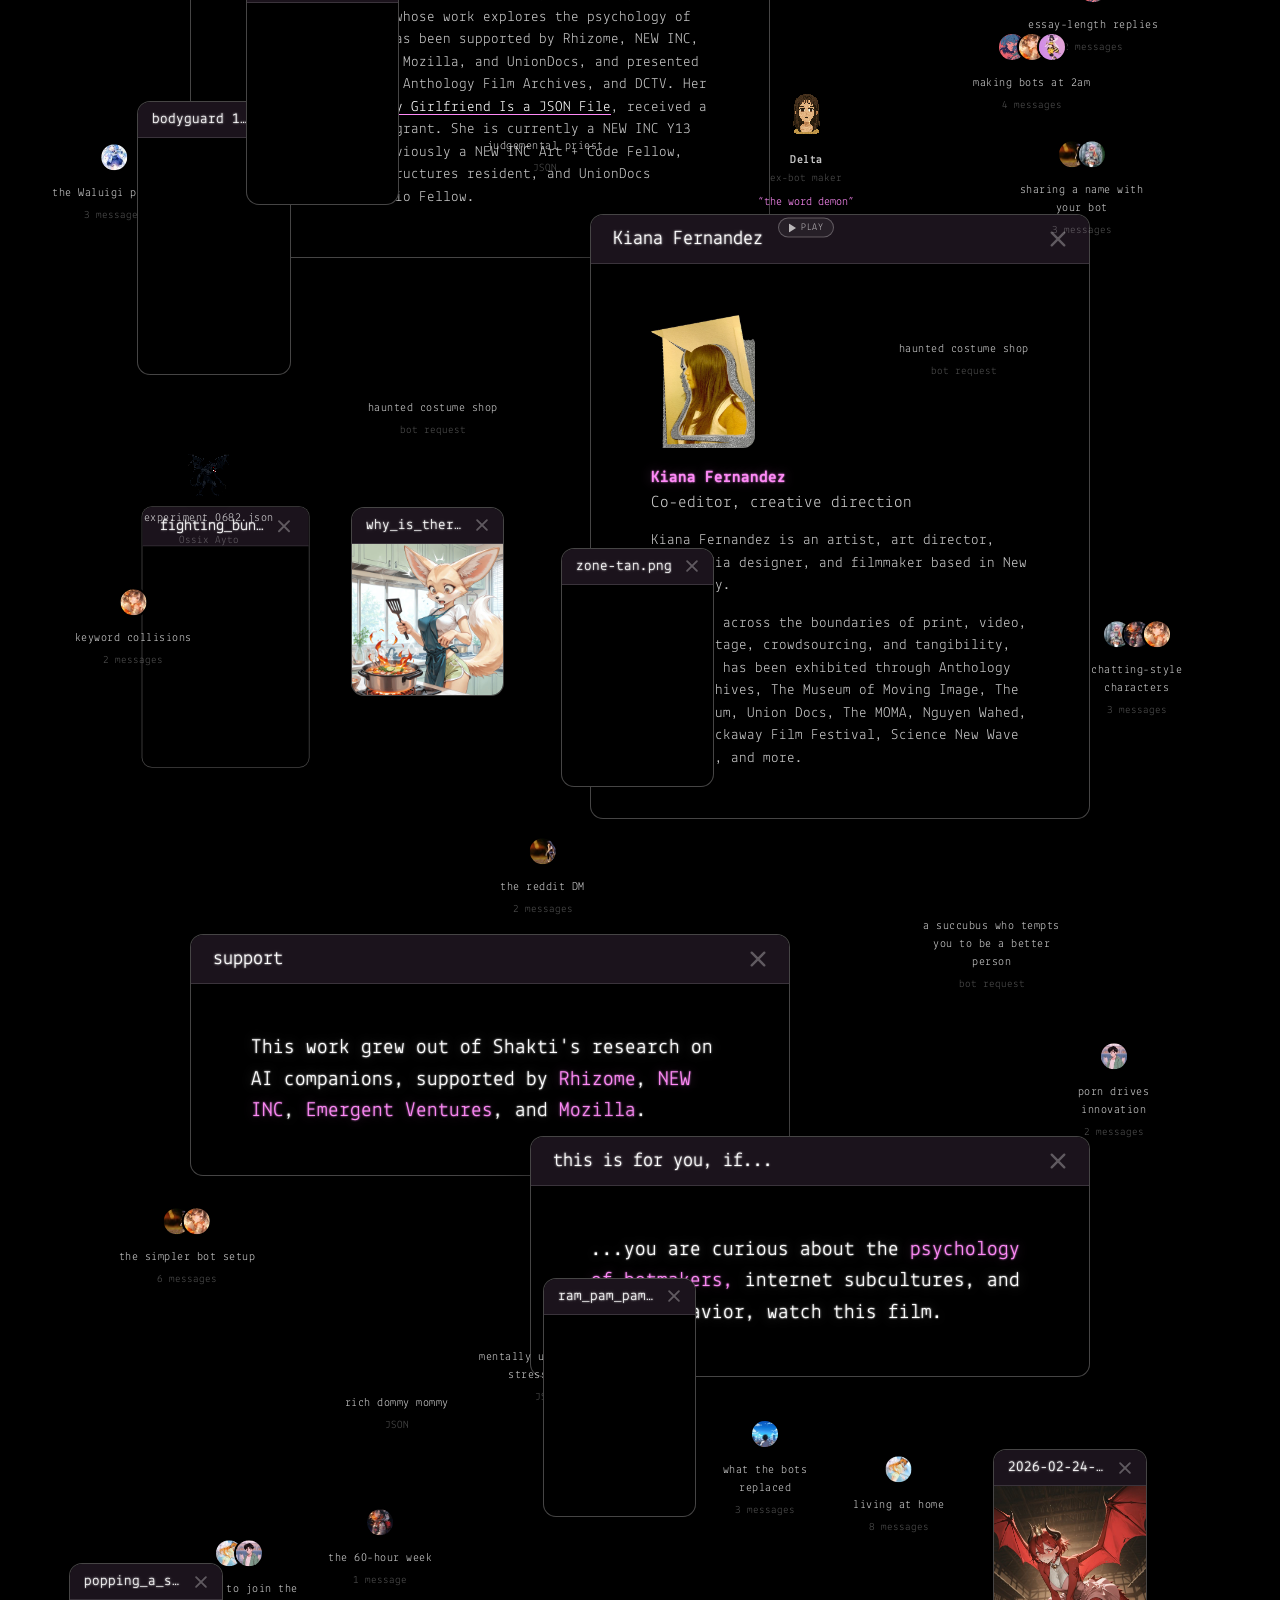
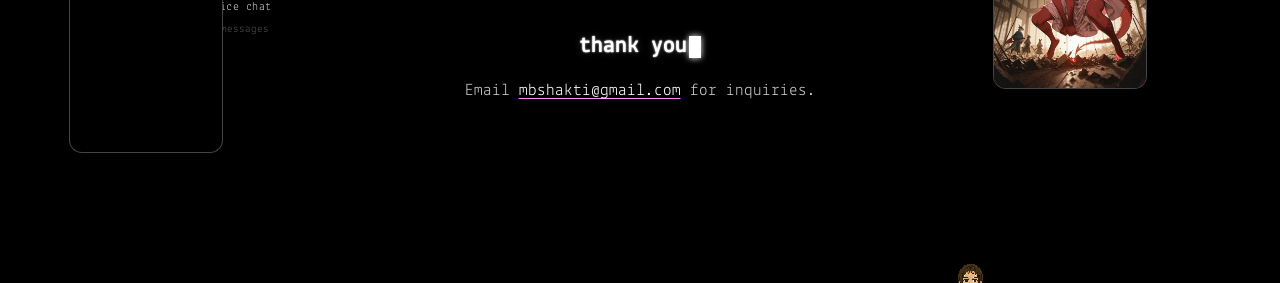
==== commit 738fa78d: "The pictures hold their room before they load, so a phone no longer grows under the thumb; Fathom ba" ====
--- a/index.html
+++ b/index.html
@@ -17,6 +17,9 @@
 <link rel="preload" href="font/lekton/Lekton-Bold.ttf" as="font" type="font/ttf" crossorigin>
 <link rel="stylesheet" href="styles.css">
 <link rel="stylesheet" href="landing.css">
+<!-- Fathom - beautiful, simple website analytics -->
+<script src="https://cdn.usefathom.com/script.js" data-site="UQYISFVY" defer></script>
+<!-- / Fathom -->
 </head>
 <body>
 
@@ -236,12 +239,12 @@
 </div>
 
 <!-- the screening sign-up, as the desktop had it: the input and the button alone. Bottom right on a desktop; a bar along the bottom on a phone -->
-<form class="win signup" id="signup" name="screening-invites" method="POST" data-netlify="true" netlify-honeypot="bot-field" aria-label="sign up">
-    <div class="bar"><span class="name" id="signupTitle"><span data-copy="film">sign up for screening</span><span data-copy="performance">sign up for the performance</span></span><button class="close" type="button" id="signupClose" aria-label="close"><svg viewBox="0 0 10 10"><path d="M1.5 1.5 L8.5 8.5 M8.5 1.5 L1.5 8.5"/></svg></button></div>
+<form class="win signup" id="signup" name="screening-invites" method="POST" data-netlify="true" netlify-honeypot="bot-field" aria-label="sign up for upcoming dates">
+    <div class="bar"><span class="name" id="signupTitle">sign up for upcoming dates</span><button class="close" type="button" id="signupClose" aria-label="close"><svg viewBox="0 0 10 10"><path d="M1.5 1.5 L8.5 8.5 M8.5 1.5 L1.5 8.5"/></svg></button></div>
     <div class="page">
         <input type="hidden" name="form-name" value="screening-invites">
         <p class="signup-bot"><label>Do not fill this out: <input name="bot-field"></label></p>
-        <label class="signup-heading" for="signupEmail"><span data-copy="film">Sign up for screening</span><span data-copy="performance">Sign up for the performance</span></label>
+        <label class="signup-heading" for="signupEmail">Sign up for upcoming dates</label>
         <input id="signupEmail" class="signup-input" type="email" name="email" placeholder="email@gmail.com" autocomplete="email" required>
         <button class="signup-submit" type="submit">Sign up</button>
         <p class="signup-note"><span data-copy="film">Email <a href="mailto:mbshakti@gmail.com">mbshakti@gmail.com</a> for inquiries.</span><span data-copy="performance">Email <a href="mailto:mbshakti@gmail.com">mbshakti@gmail.com</a> to host the performance.</span></p>
--- a/landing.css
+++ b/landing.css
@@ -304,7 +304,7 @@
     .desk a[data-chapter="bot-makers"]:not([data-thread]):not([data-note])   { left: 25%; top: 77%; }
     .desk a[data-chapter="user"]:not([data-thread]):not([data-note])         { left: 75%; top: 77%; }
     .sim { left: 56%; top: 65%; height: 4.5vh; min-height: 28px; }
-    .down { bottom: calc(170px + env(safe-area-inset-bottom)); }   /* above the sign-up window */
+    .down { bottom: calc(230px + env(safe-area-inset-bottom)); }   /* well above the sign-up window */
     .down .down-text { display: none; }   /* on a phone the chevron alone, so no stray word at the fold */
     .down .down-chev { width: 20px; height: 12px; }
     /* the longer title on a phone: smaller type, and the subtitle may wrap */
@@ -356,6 +356,14 @@
     .mode-btn small { display: none; }   /* on a phone the words alone, no project name after the pressed one */
     .mode-btn[aria-pressed="true"] { column-gap: 0; }
     .desk { top: calc(76px + env(safe-area-inset-top)); }   /* the phone's desk begins under the toggle, so the top folders keep clear of it */
+    .desk > .win, .margin-desk .win { width: 46vw; }   /* a picture or file taken out of a strip onto the hero or the page: about a strip's column wide */
+    /* more room between the windows on a phone, for the things laid between them */
+    main > * + *, .lower > * + * { margin-top: 200px; }
+    #teaser { margin-top: 220px; }
+    .lower > .contact { margin-top: 16px; }   /* the thank-you close right under what is above it, with no black field above or below */
+    .contact { padding: 24px 16px 8px; }
+    .desktop.mobile .scene-desk { gap: 56px 14px; padding-bottom: 16px; }
+    .desktop.mobile .stand-in { visibility: hidden; pointer-events: none; }   /* where a thing was before the admin took it out of the strip */
 }
 /* switching sides: the copy of the old side fades, the title with it; then the new side's comes in */
 [data-copy] { transition: opacity 220ms ease; }
@@ -401,7 +409,7 @@
     .signup-submit { width: auto; flex: none; height: 44px; padding: 0 16px; }
     .signup.done .page { justify-content: center; }
     .signup-note { flex: 0 0 100%; padding: 0 2px; font-size: 11px; }
-    body { padding-bottom: calc(160px + env(safe-area-inset-bottom)); }   /* the page scrolls clear of the window floating at the bottom */
+    body { padding-bottom: calc(140px + env(safe-area-inset-bottom)); }   /* just what the sign-up window floating at the bottom needs */
 }
 
 /* ---- the layout admin (/admin, js/admin.js): everything draggable, nothing else on screen ---- */
@@ -409,7 +417,7 @@
 html:not(.admin) .desktop-icon, html:not(.admin) .desktop-icon * { pointer-events: none; cursor: default; }
 html.admin .hero .desk [data-id], html.admin #marginDesk [data-id], html.admin .scene-desk [data-id] { cursor: move; user-select: none; touch-action: none; -webkit-user-select: none; -webkit-touch-callout: none; }   /* a finger on a thing drags it; the page scrolls from anywhere else */
 html.admin .sim { pointer-events: auto; }   /* the cursors take the pointer in the admin, to be dragged; on the page they never do */
-html.admin main [data-win] { cursor: move; user-select: none; -webkit-user-select: none; touch-action: none; }   /* the page's windows drag as a whole, from anywhere on them */
+html.admin main [data-win] > .bar { cursor: move; user-select: none; -webkit-user-select: none; touch-action: none; }   /* the page's windows drag by their title bar; a finger on the body scrolls */
 main [data-win].nudged { position: relative; z-index: 1; }   /* a window moved from its place lies over the sections after it, under the margins' things */
 .desktop.mobile .nudged { position: relative; z-index: 1; }   /* and a thing nudged out of its cell in a phone desk lies over its neighbours */
 html.admin main [data-win] a, html.admin main [data-win] button { pointer-events: none; }
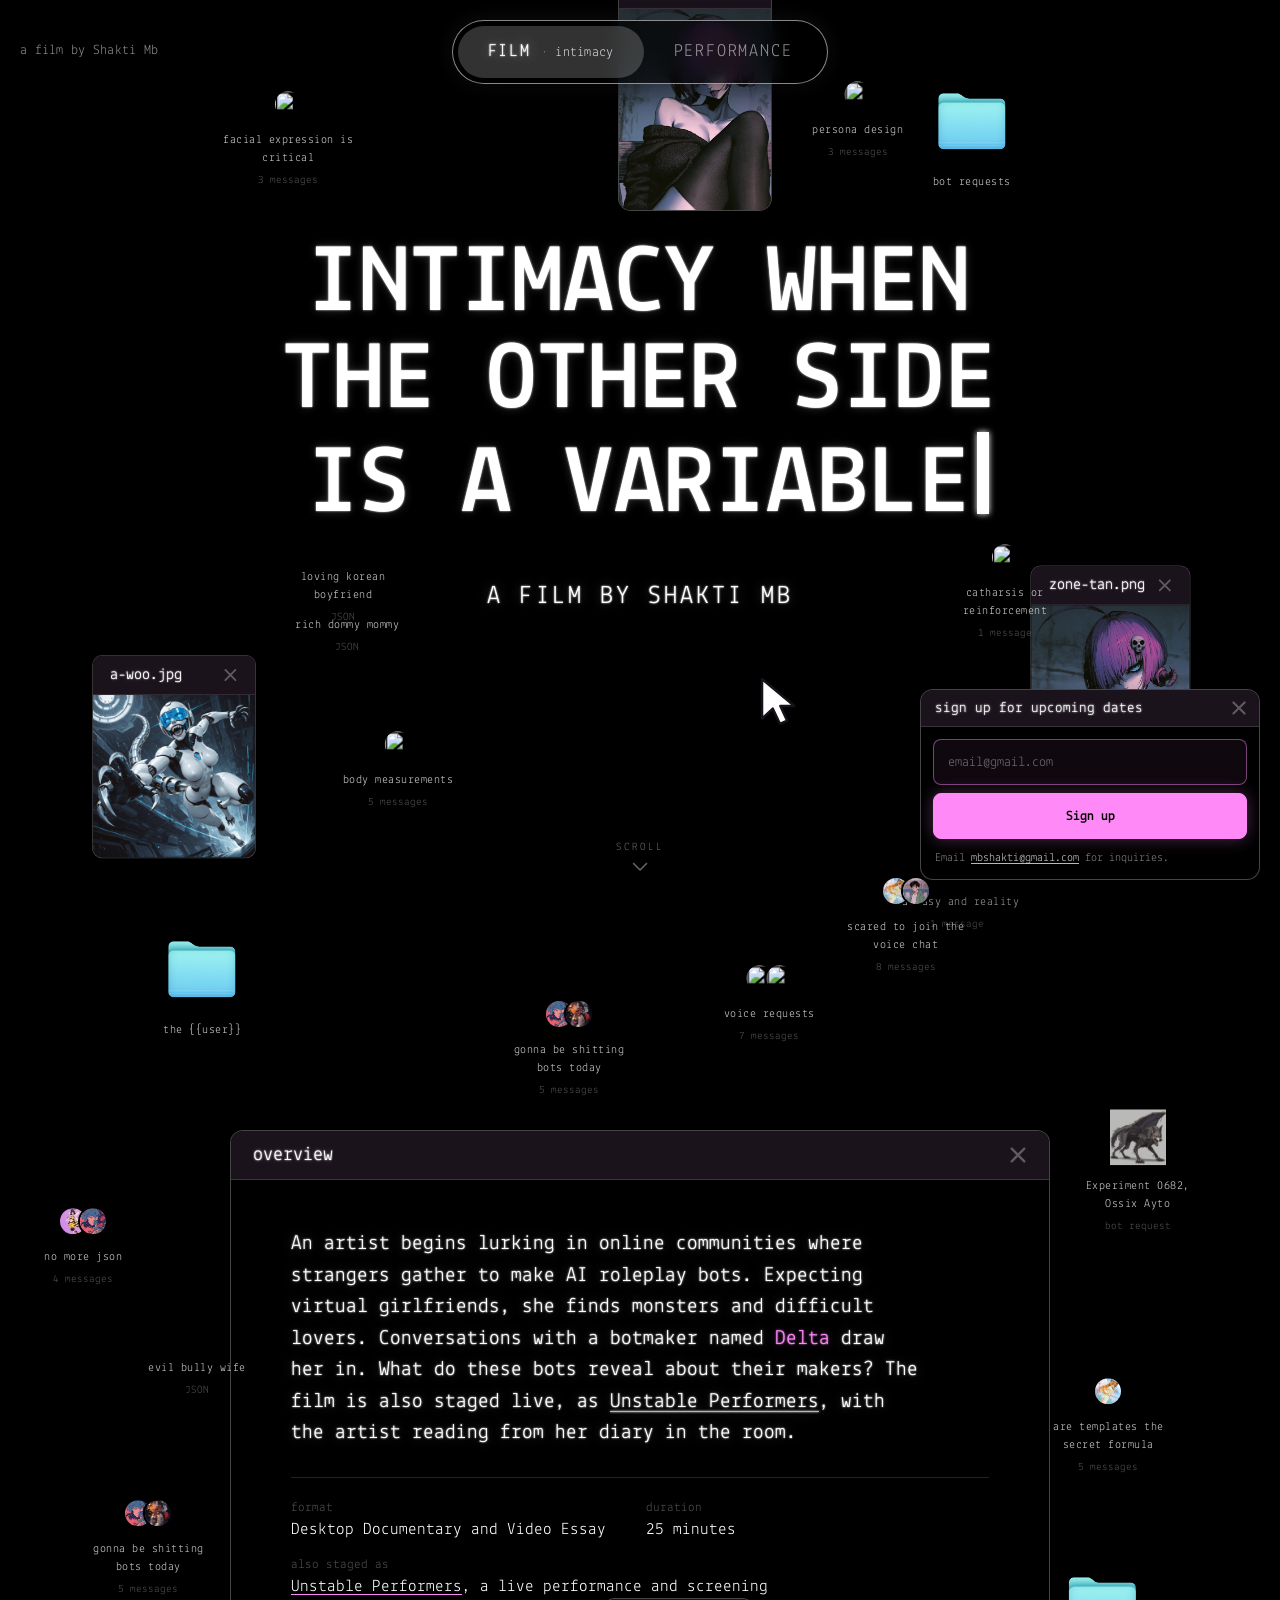
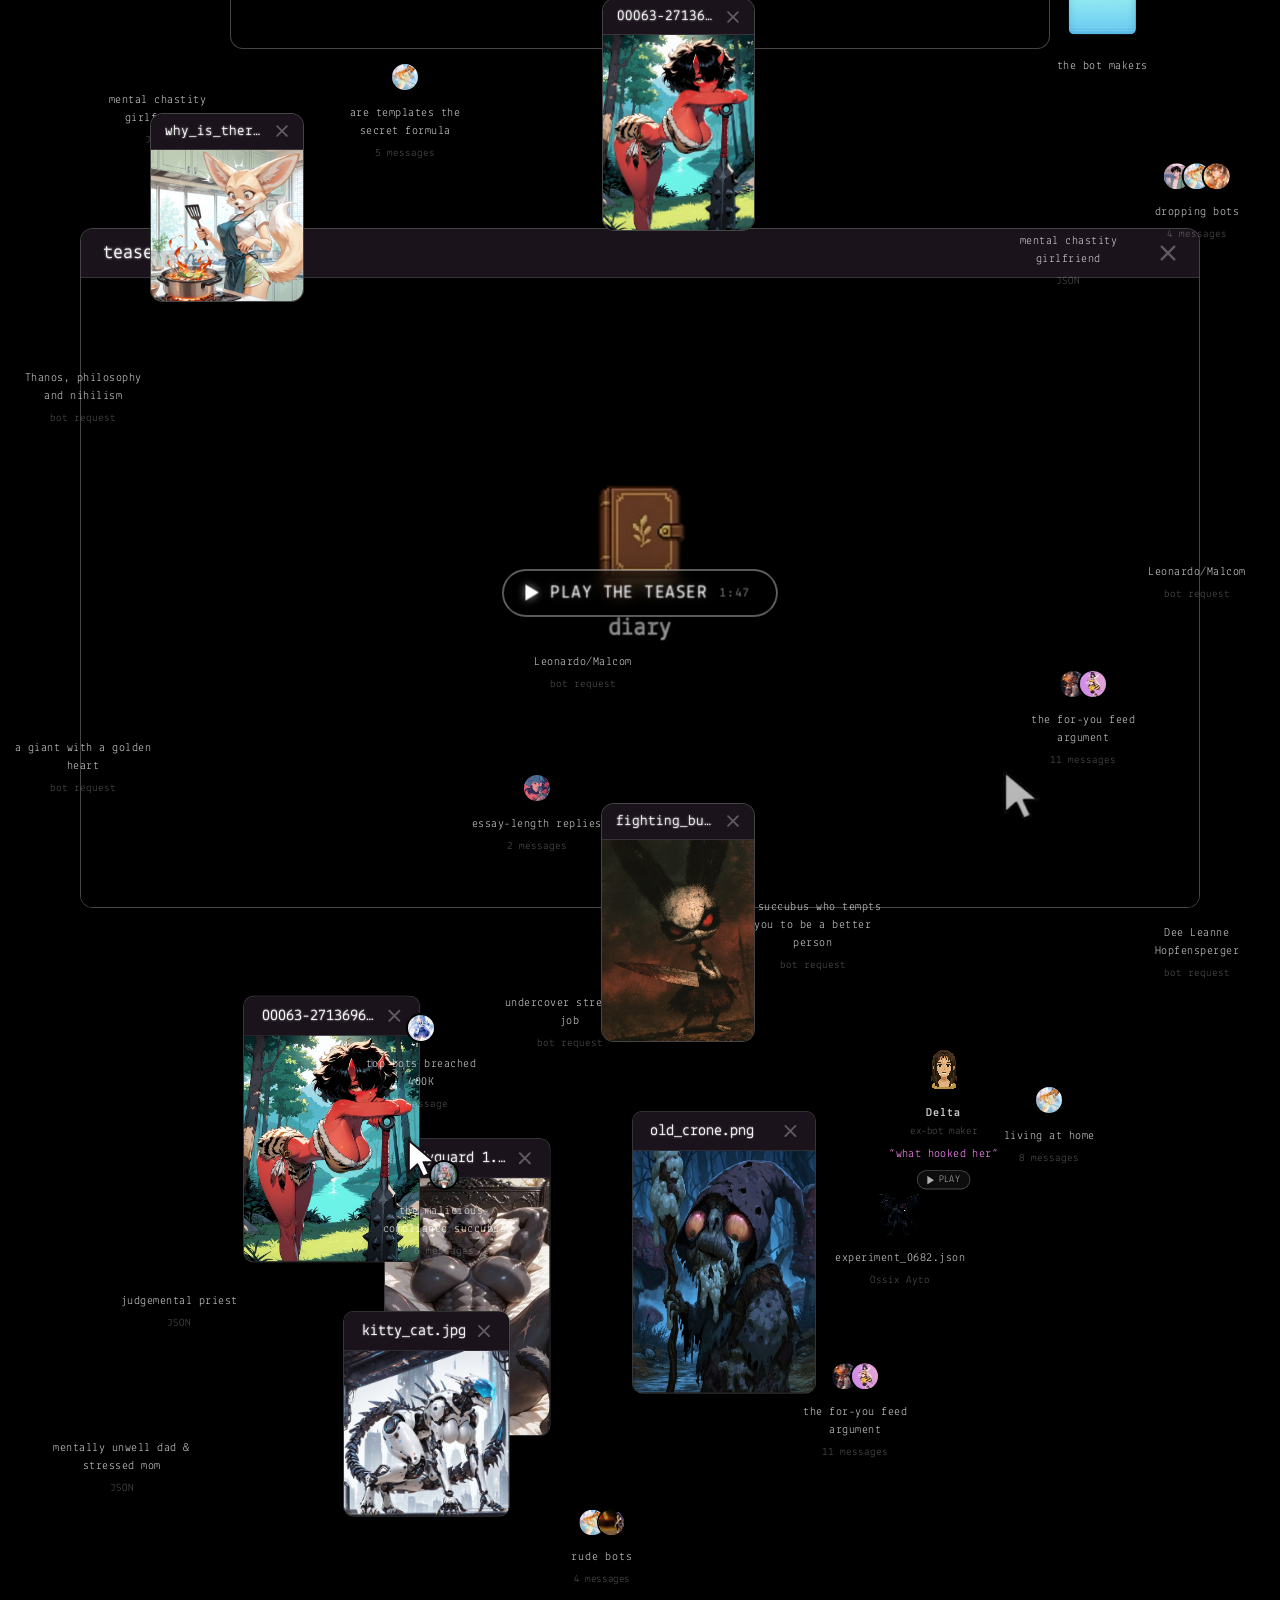
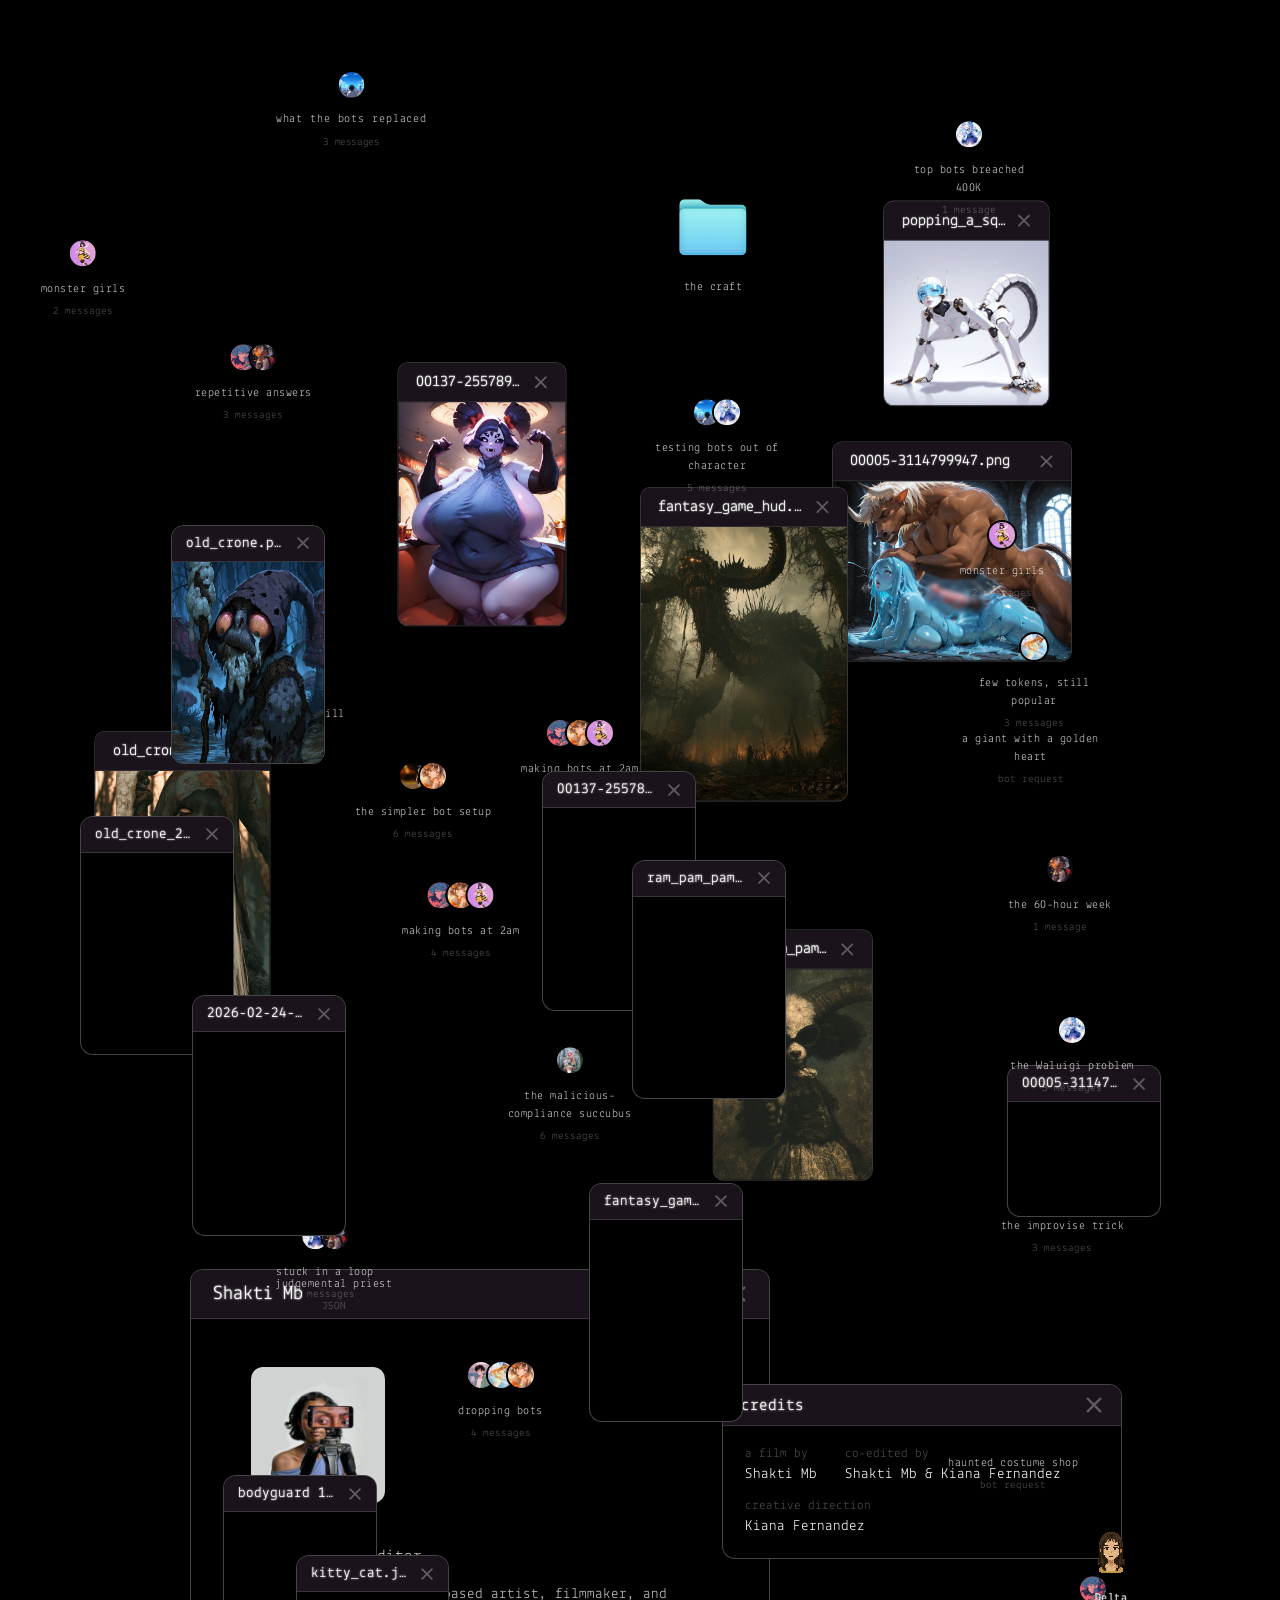
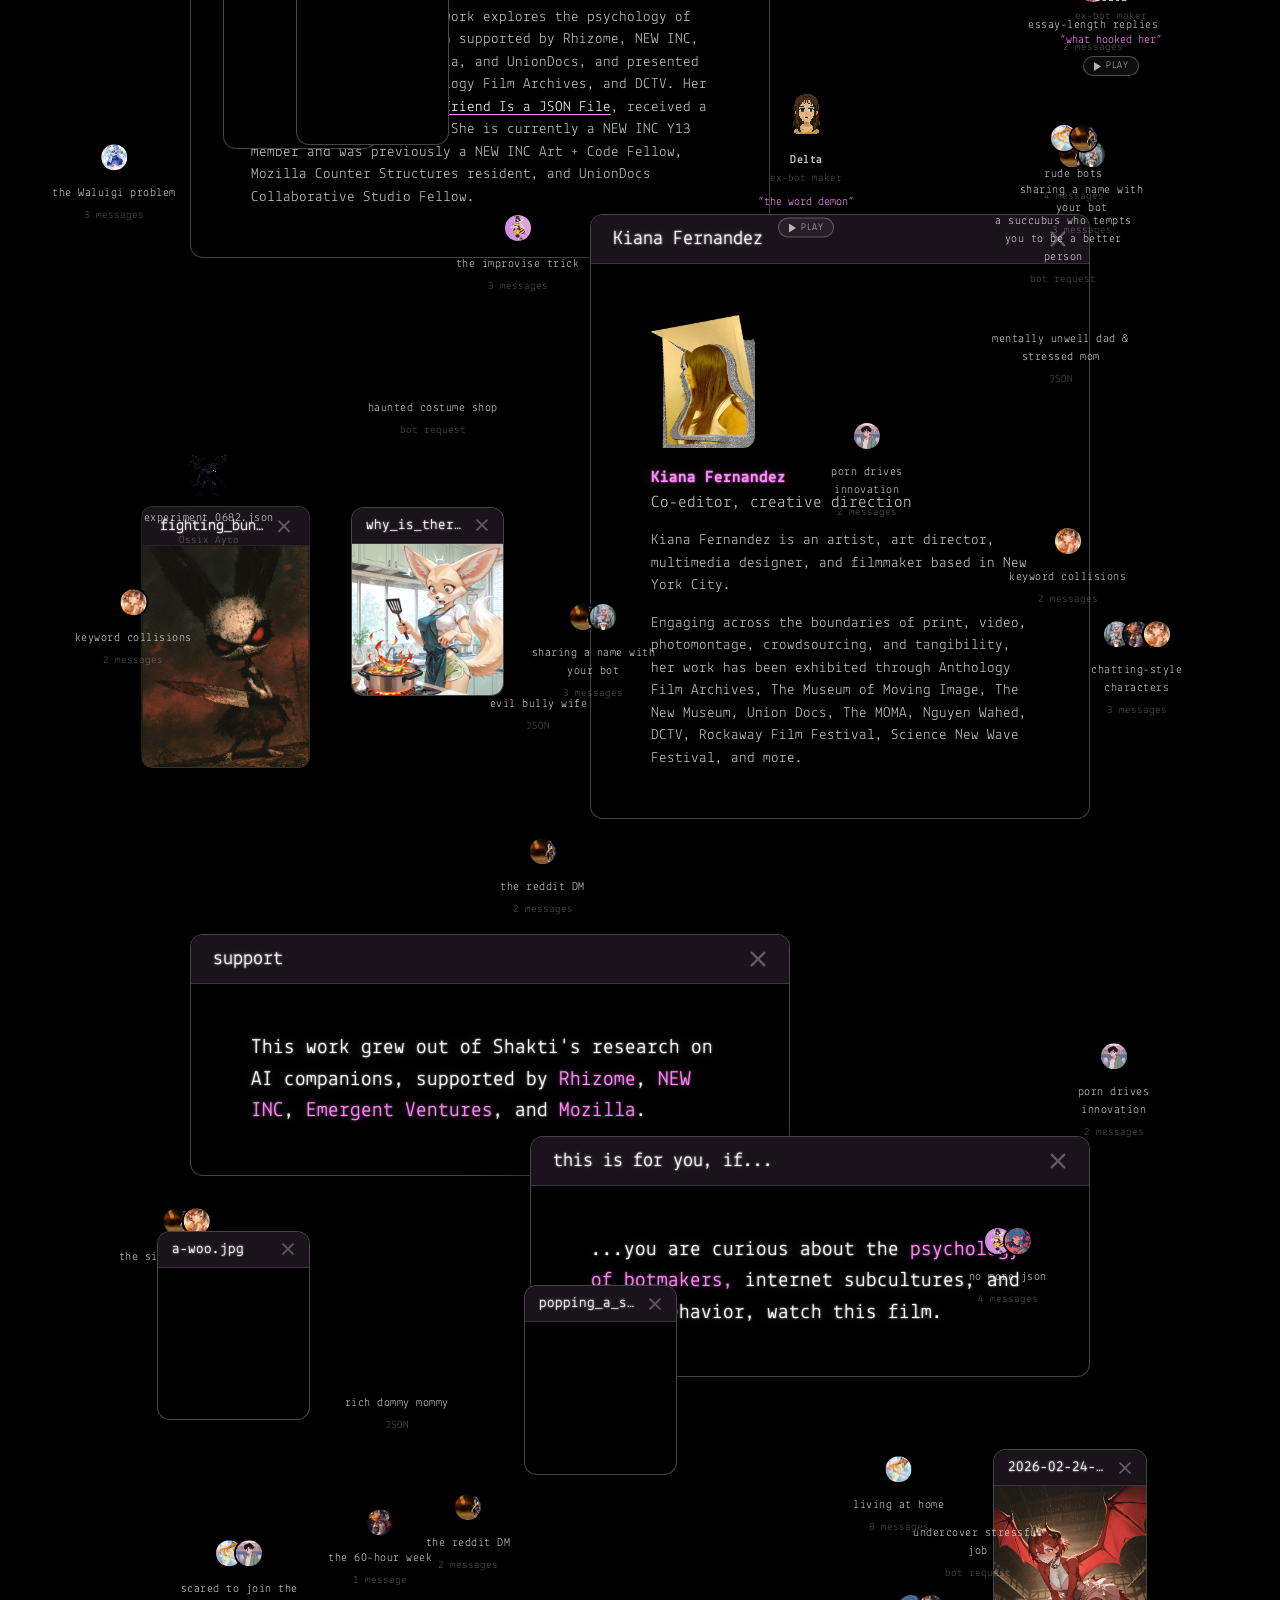
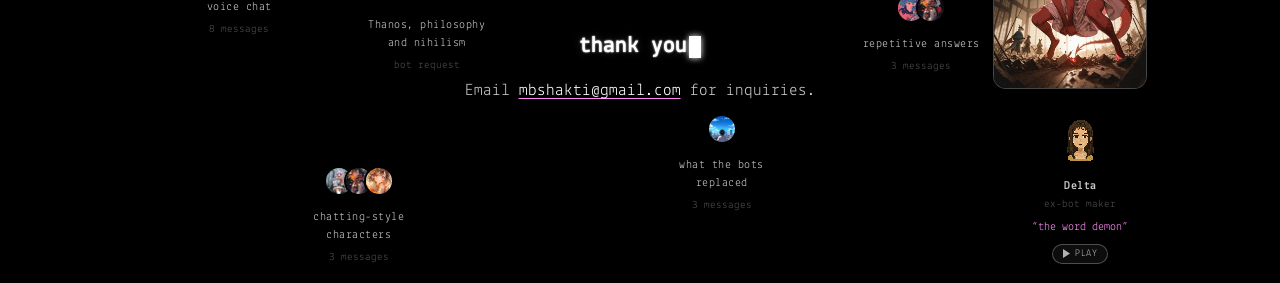
==== commit ef314d47: "The toggle over everything on the page; a mouse takes a window anywhere on it in the admin; the lift" ====
--- a/index.html
+++ b/index.html
@@ -41,16 +41,6 @@
         <a class="desktop-icon" href="desktop/#user" data-chapter="user" data-id="thread-get-laid" data-thread="get-laid-or-god-destroys-humanity" style="--x:88%; --y:88%"><div class="msg-avatar-stack"><img src="content/img/discord%20avatars/discord-avatar-01.jpg" class="msg-avatar-circle" alt=""><img src="content/img/discord%20avatars/discord-avatar-017.png" class="msg-avatar-circle" alt=""></div><span class="label">Get Laid or God Destroys Humanity</span><div class="meta-group"><span class="meta">4 messages</span></div></a>
         <div class="sim" data-id="cursor" data-anchor="left"><svg viewBox="0 0 24 30" fill="#FFFFFF" stroke="#17111A" stroke-width="1.4" stroke-linejoin="round"><path d="M2 2 L2 24 L8 18.5 L12 27 L16 25.2 L12.2 17 L20 17 Z"/></svg></div>
     </div>
-    <!-- film or performance: the same work, two sides of a coin. The toggle changes the page's copy only (html[data-mode], js/main.js);
-         every element marked data-copy shows in its own mode and is hidden in the other -->
-    <!-- the mark at the top left: whose work this is, on the side showing -->
-    <p class="mark"><span data-copy="film">a film by Shakti Mb</span><span data-copy="performance">a performance by Shakti Mb</span></p>
-    <a class="badge admin-link" id="adminLink" href="admin">admin</a>
-    <div class="mode" role="group" aria-label="film or performance">
-        <span class="mode-ind" aria-hidden="true"></span>
-        <button class="mode-btn" type="button" data-set="film" aria-pressed="true">film<small>intimacy</small></button>
-        <button class="mode-btn" type="button" data-set="performance" aria-pressed="false">performance<small>unstable performers</small></button>
-    </div>
     <div class="title">
         <h1 class="typed" data-copy="film"><span class="line">intimacy when</span><span class="line">the other side</span><span class="line">is a variable<span class="caret" aria-hidden="true"></span></span></h1>
         <h1 class="typed" data-copy="performance"><span class="line">unstable</span><span class="line">performers<span class="caret" aria-hidden="true"></span></span></h1>
@@ -62,6 +52,18 @@
     <!-- the cue at the fold: there is more below -->
     <a class="down" href="#overview" aria-label="scroll to the overview"><span class="down-text">scroll</span><svg class="down-chev" viewBox="0 0 16 10" aria-hidden="true"><path d="M1.5 1.5 L8 8 L14.5 1.5"/></svg></a>
 </header>
+
+<!-- film or performance: the same work, two sides of a coin. The toggle changes the page's copy only (html[data-mode], js/main.js);
+     every element marked data-copy shows in its own mode and is hidden in the other. The toggle, the mark and the admin badge are
+     fixed to the screen and sit outside the hero, so they lie over everything on the page, the things dragged about included -->
+<!-- the mark at the top left: whose work this is, on the side showing -->
+<p class="mark"><span data-copy="film">a film by Shakti Mb</span><span data-copy="performance">a performance by Shakti Mb</span></p>
+<a class="badge admin-link" id="adminLink" href="admin">admin</a>
+<div class="mode" role="group" aria-label="film or performance">
+    <span class="mode-ind" aria-hidden="true"></span>
+    <button class="mode-btn" type="button" data-set="film" aria-pressed="true">film<small>intimacy</small></button>
+    <button class="mode-btn" type="button" data-set="performance" aria-pressed="false">performance<small>unstable performers</small></button>
+</div>
 
 <main>
 <!-- the archive's things in the margins, anywhere below the hero (desktop.js lays them out, the admin moves them) -->
--- a/landing.css
+++ b/landing.css
@@ -417,7 +417,17 @@
 html:not(.admin) .desktop-icon, html:not(.admin) .desktop-icon * { pointer-events: none; cursor: default; }
 html.admin .hero .desk [data-id], html.admin #marginDesk [data-id], html.admin .scene-desk [data-id] { cursor: move; user-select: none; touch-action: none; -webkit-user-select: none; -webkit-touch-callout: none; }   /* a finger on a thing drags it; the page scrolls from anywhere else */
 html.admin .sim { pointer-events: auto; }   /* the cursors take the pointer in the admin, to be dragged; on the page they never do */
-html.admin main [data-win] > .bar { cursor: move; user-select: none; -webkit-user-select: none; touch-action: none; }   /* the page's windows drag by their title bar; a finger on the body scrolls */
+html.admin main [data-win] > .bar { cursor: move; user-select: none; -webkit-user-select: none; touch-action: none; }
+@media (hover: hover) { html.admin main [data-win] { cursor: move; } }   /* with a mouse, taken anywhere on it */   /* the page's windows drag by their title bar; a finger on the body scrolls */
 main [data-win].nudged { position: relative; z-index: 1; }   /* a window moved from its place lies over the sections after it, under the margins' things */
 .desktop.mobile .nudged { position: relative; z-index: 1; }   /* and a thing nudged out of its cell in a phone desk lies over its neighbours */
 html.admin main [data-win] a, html.admin main [data-win] button { pointer-events: none; }
+
+/* ---- a window lifted off the flow (the admin, on the phone): on the page layer like the icons, placed by its top left
+   corner, under the icons and over the sections; the page closes up where it was ---- */
+main [data-win].lifted, main .people .win.lifted, main .stack .win.lifted { position: absolute; margin: 0; z-index: 2; }   /* named with the pair's own rules, which would otherwise keep the second window relative */
+main [data-win].lifted { width: 100%; }   /* out of the flow a window would shrink to its content: the column's width, as in the flow */
+main .walk.lifted { width: min(300px, 90%); }   /* the walkthrough keeps its small size */
+#teaser.lifted { margin: 0; }   /* its own room above (by id, which would outrank the rule above) goes too */
+main .emptied { display: contents; }   /* a section whose windows have all been lifted or hidden: no room left where they were */
+.people .win.lifted + .win, .stack .win.lifted + .win { margin-top: 0; }   /* the one left behind no longer tucks under the one above */
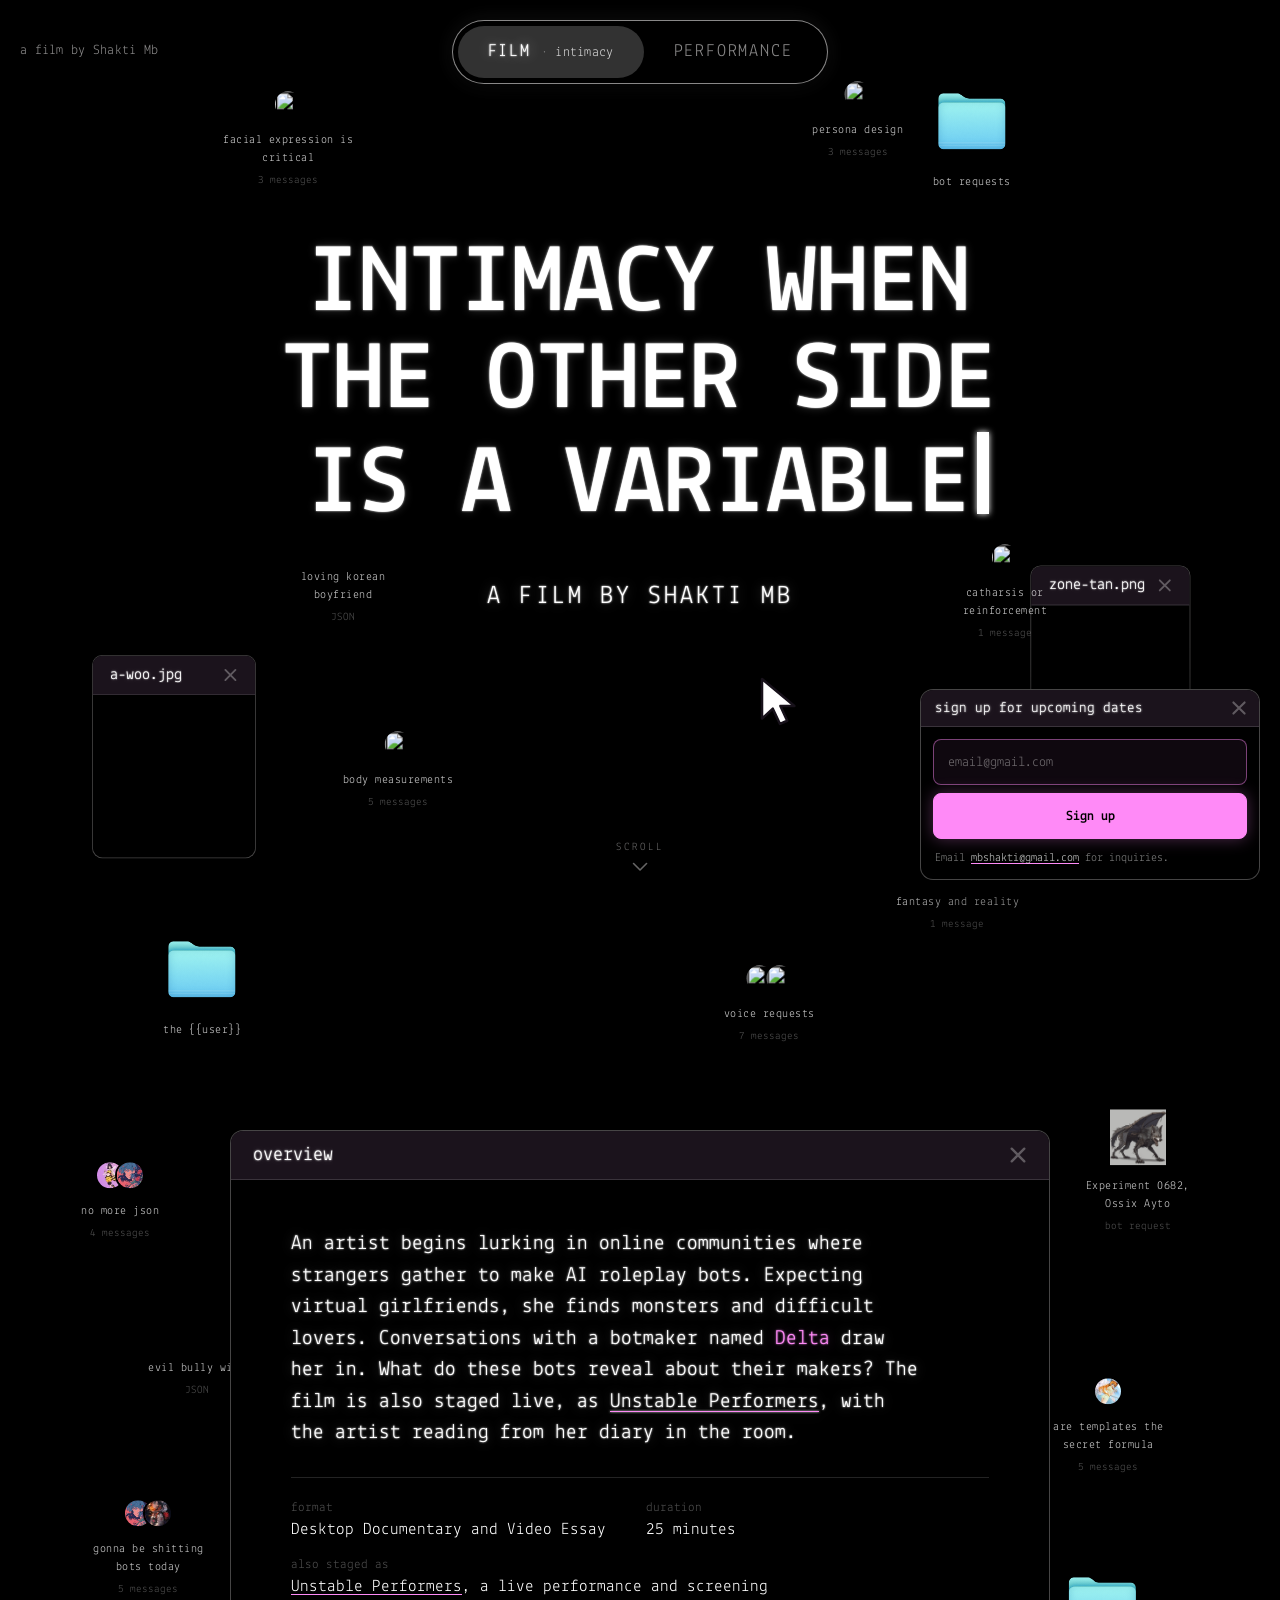
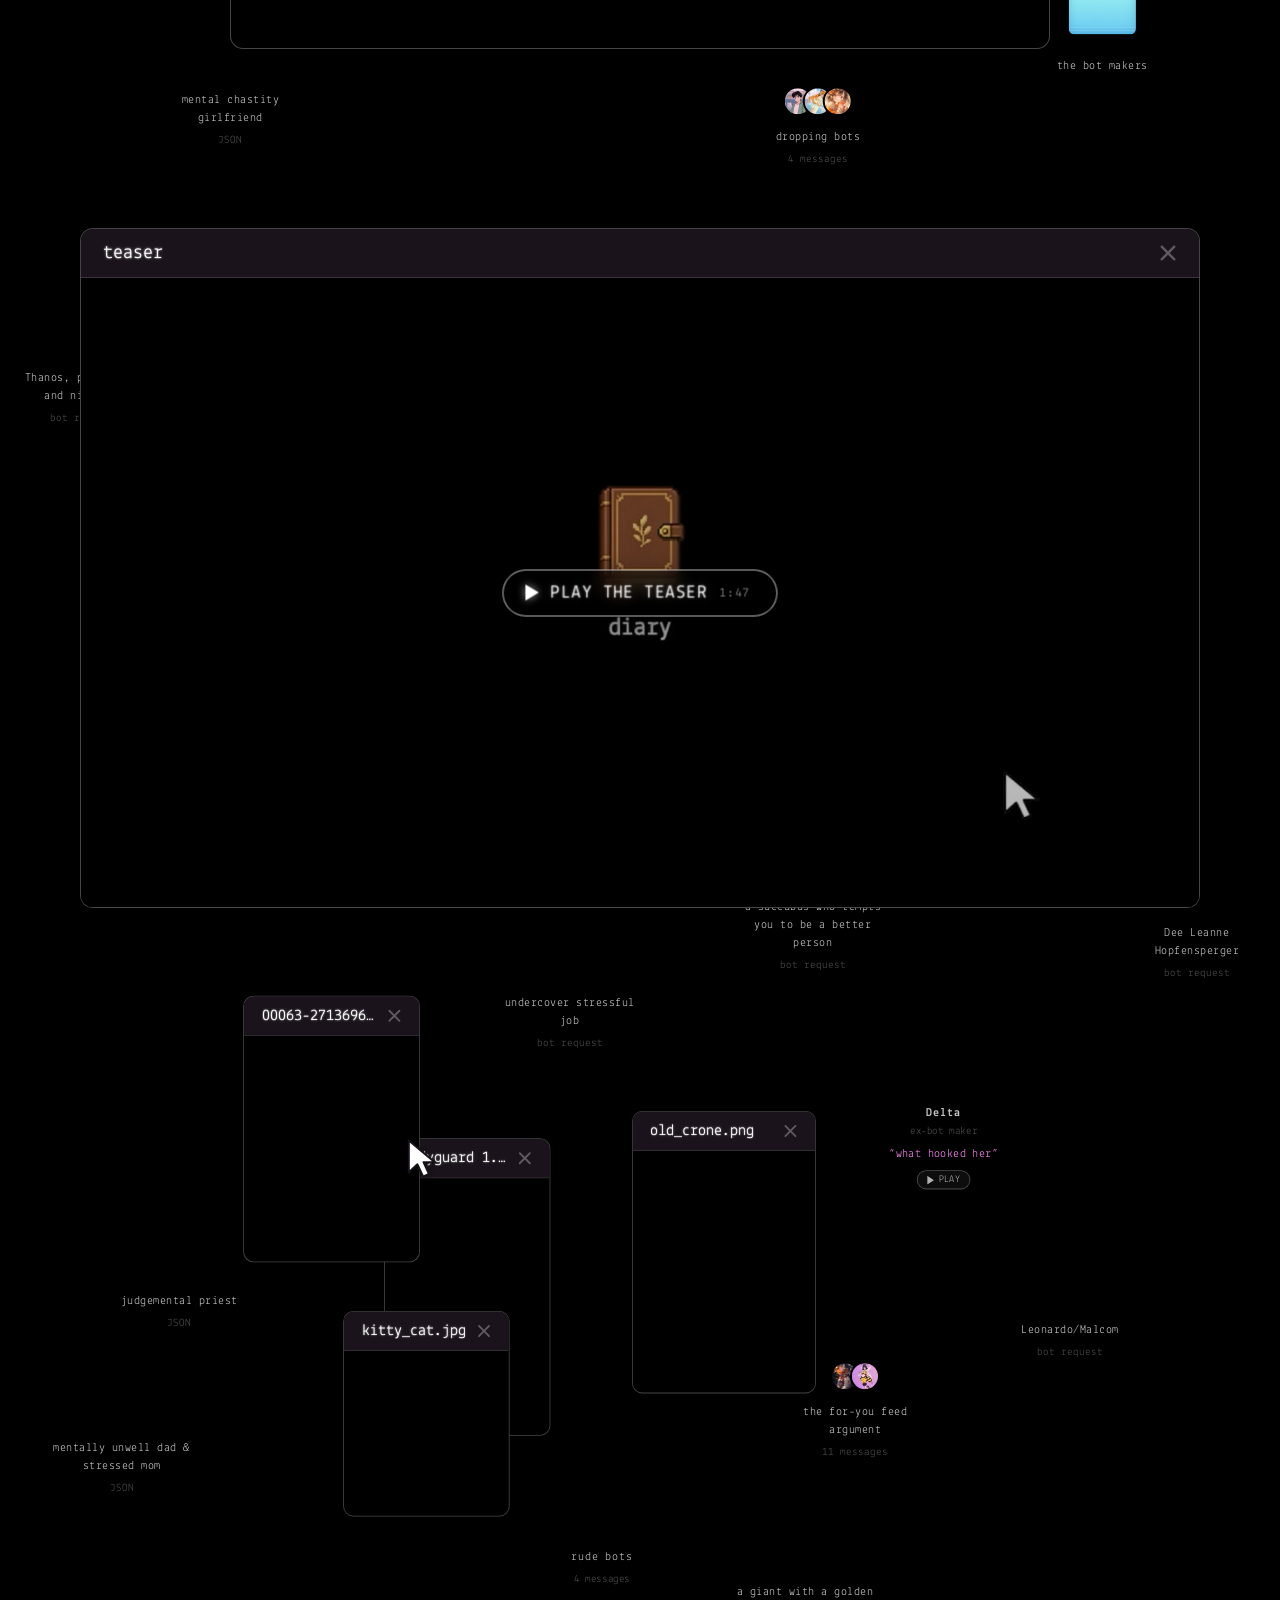
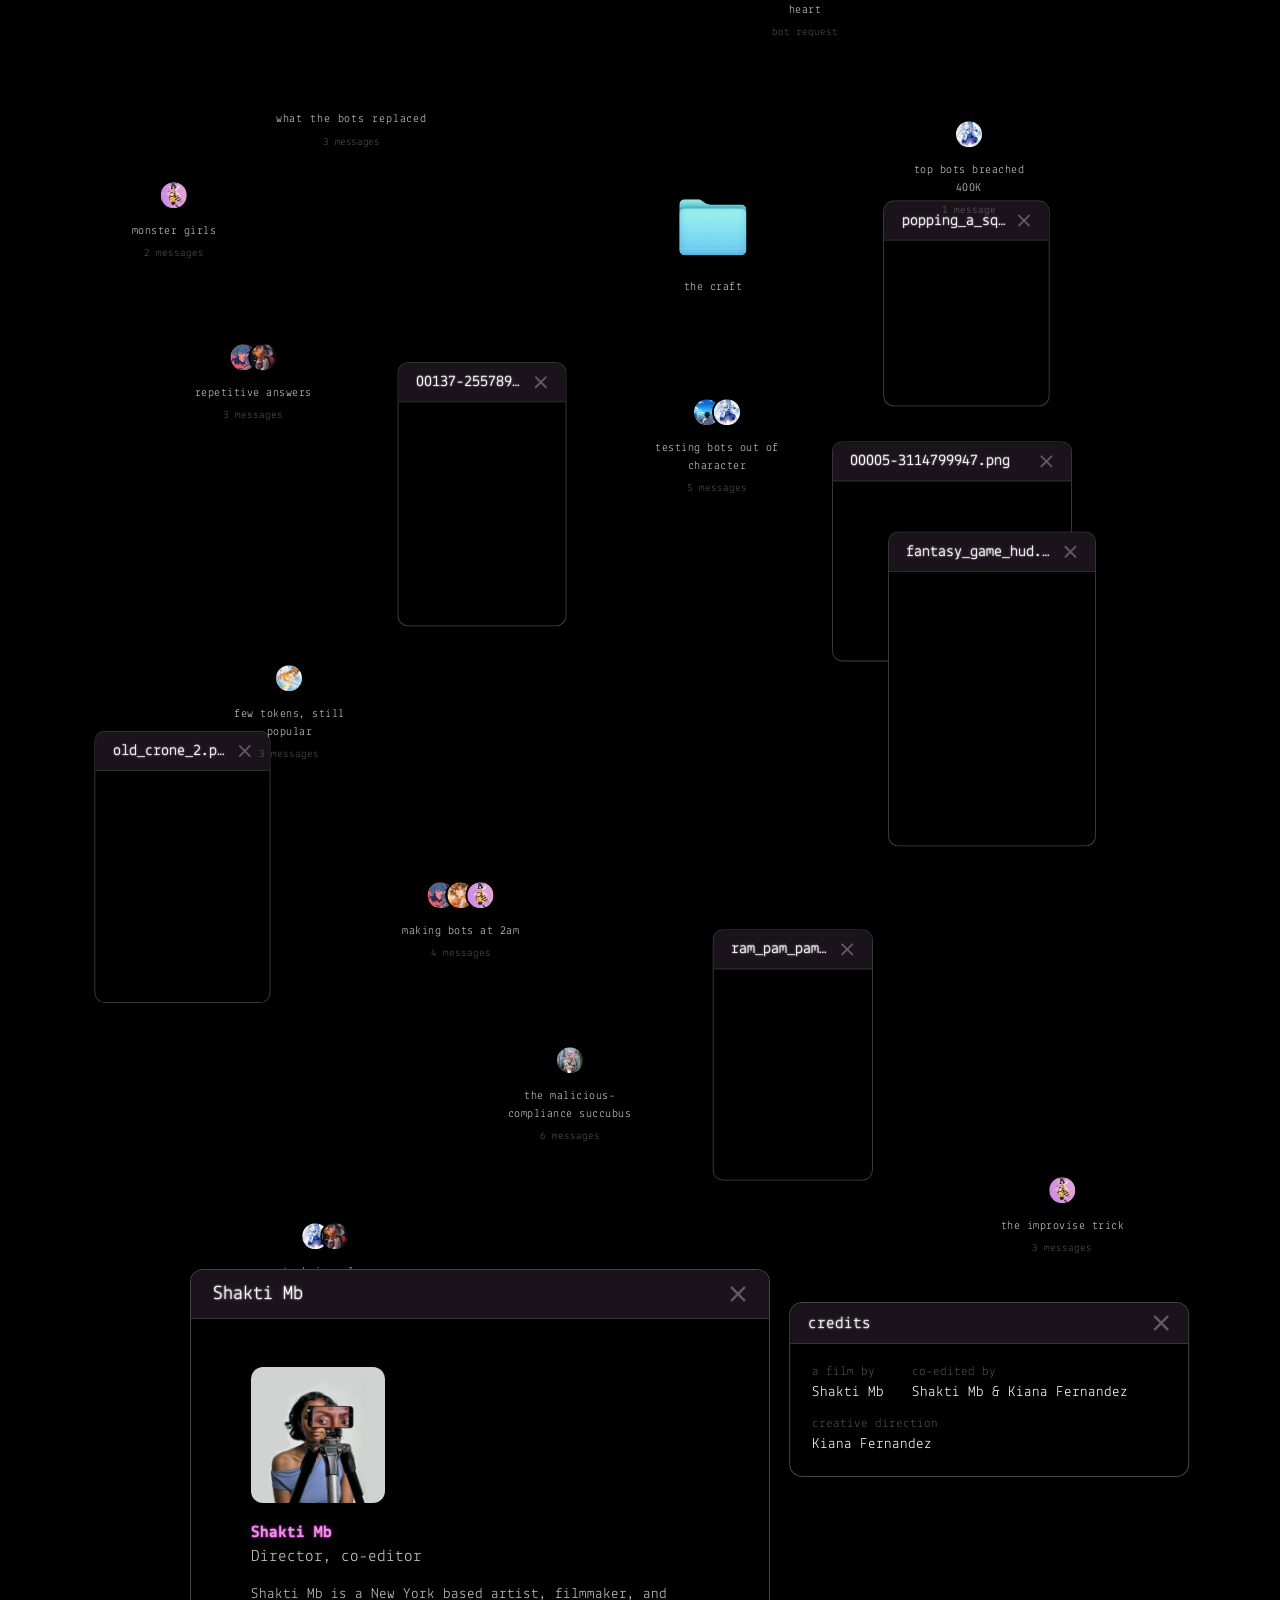
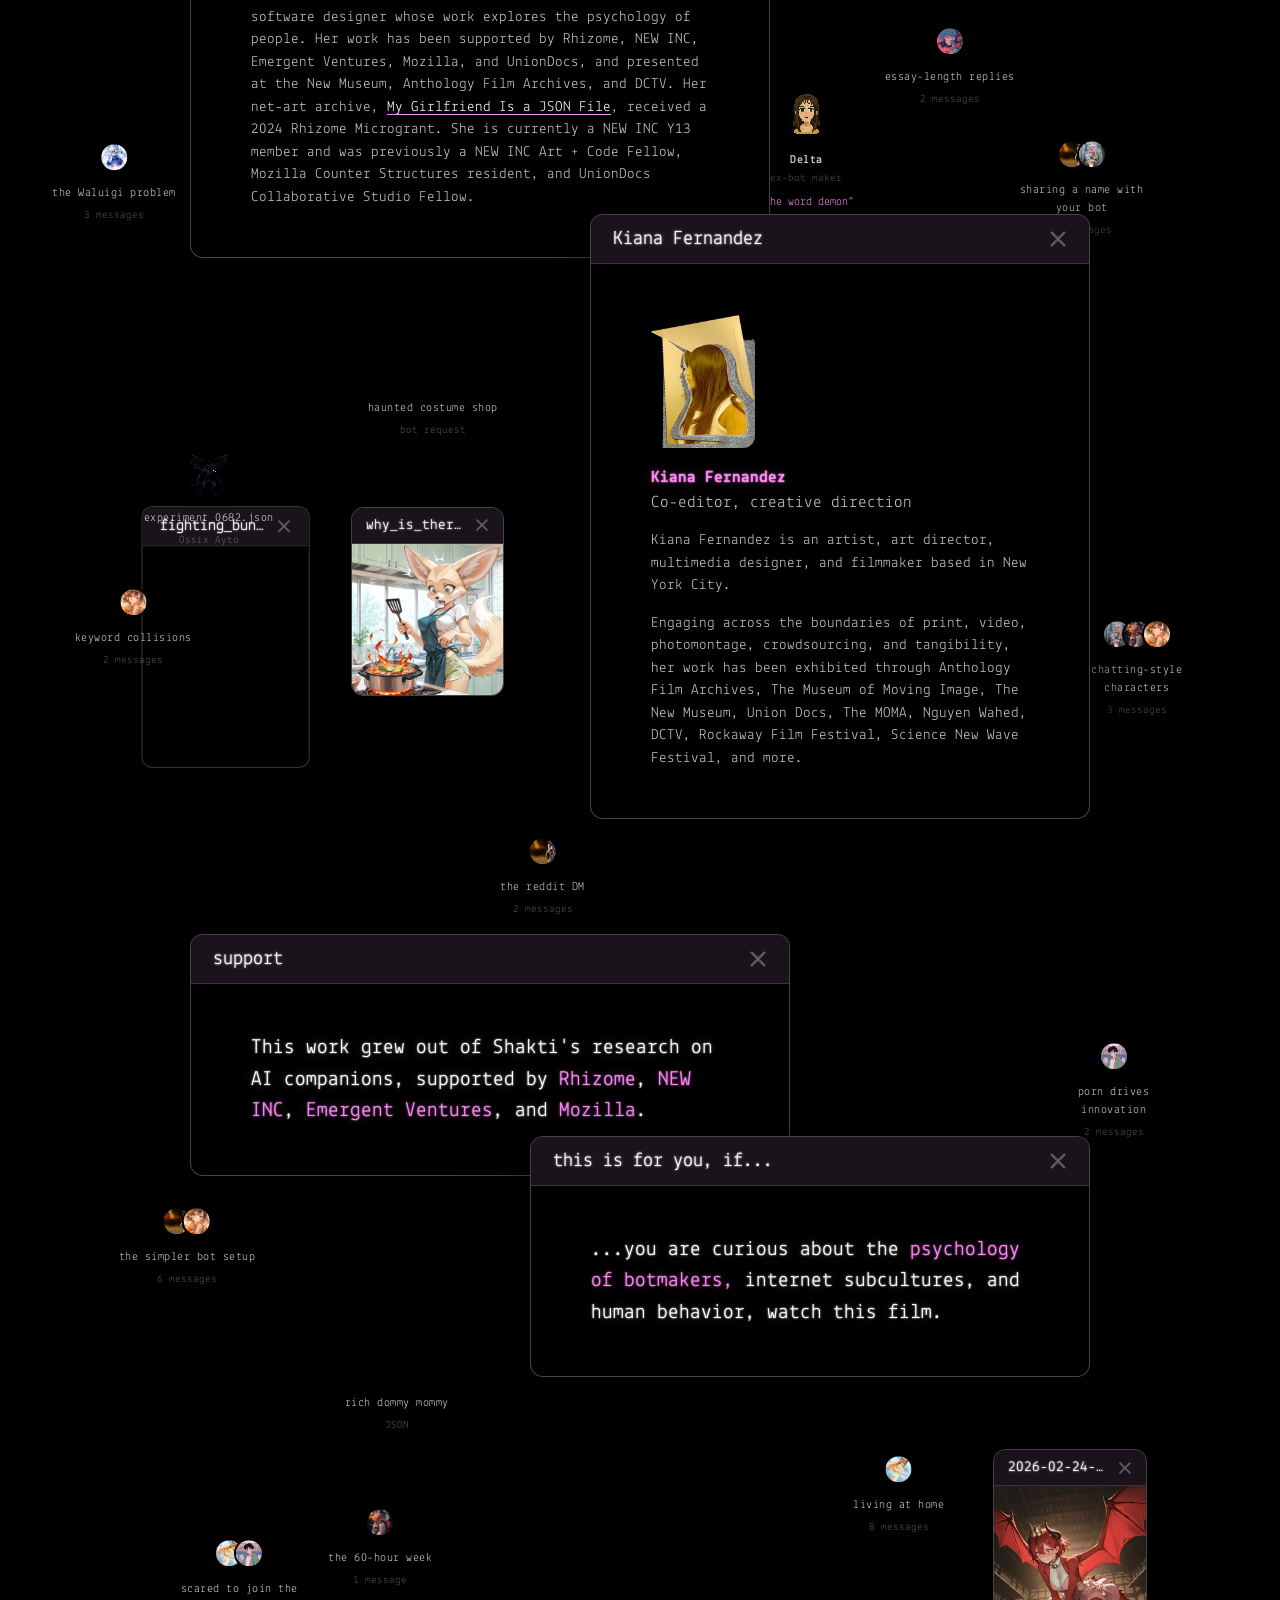
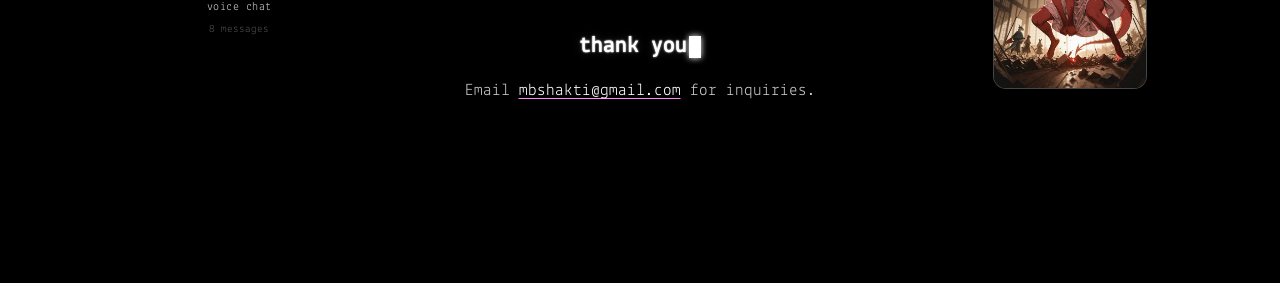
==== commit 9c79feaf: "One phone viewport: every phone held upright lays the page out 390px wide and scales it to its scree" ====
--- a/index.html
+++ b/index.html
@@ -3,6 +3,16 @@
 <head>
 <meta charset="UTF-8">
 <meta name="viewport" content="width=device-width, initial-scale=1">
+<script>
+// one phone viewport: a phone held upright lays the page out 390px wide and scales that to its screen, so every phone sees the
+// one phone layout, the same at every size (the admin makes that layout at 390px: /admin/phone). A tablet, a phone on its side
+// and a desktop browser take their own width, as before
+(function () {
+    var m = document.querySelector('meta[name="viewport"]'), portrait = matchMedia('(orientation: portrait)');
+    function fit() { var phone = Math.min(screen.width, screen.height) <= 520 && portrait.matches; m.setAttribute('content', phone ? 'width=390' : 'width=device-width, initial-scale=1'); }
+    fit(); if (portrait.addEventListener) portrait.addEventListener('change', fit); else portrait.addListener(fit);
+})();
+</script>
 <title>Intimacy when the other side is a variable, a desktop documentary and video essay</title>
 <meta name="description" content="An artist begins lurking in online communities where strangers gather to make AI roleplay bots. Expecting virtual girlfriends, she finds monsters and difficult lovers. Conversations with a botmaker named Delta draw her in. A desktop documentary and video essay by Shakti Mb.">
 <meta property="og:title" content="Intimacy when the other side is a variable">
--- a/landing.css
+++ b/landing.css
@@ -419,15 +419,30 @@
 html.admin .sim { pointer-events: auto; }   /* the cursors take the pointer in the admin, to be dragged; on the page they never do */
 html.admin main [data-win] > .bar { cursor: move; user-select: none; -webkit-user-select: none; touch-action: none; }
 @media (hover: hover) { html.admin main [data-win] { cursor: move; } }   /* with a mouse, taken anywhere on it */   /* the page's windows drag by their title bar; a finger on the body scrolls */
-main [data-win].nudged { position: relative; z-index: 1; }   /* a window moved from its place lies over the sections after it, under the margins' things */
+/* every window of the page lies over the margins' things (the icons, pictures and threads, at 3) and over the hero's, under the toggle and the
+   sign-up: a window laid over an icon keeps its text readable. The pairs' own rules (.people, .stack) are named so they do not keep a lower order */
+main [data-win], main .people .win[data-win], main .stack .win[data-win] { position: relative; z-index: 4; }
 .desktop.mobile .nudged { position: relative; z-index: 1; }   /* and a thing nudged out of its cell in a phone desk lies over its neighbours */
 html.admin main [data-win] a, html.admin main [data-win] button { pointer-events: none; }
 
 /* ---- a window lifted off the flow (the admin, on the phone): on the page layer like the icons, placed by its top left
    corner, under the icons and over the sections; the page closes up where it was ---- */
-main [data-win].lifted, main .people .win.lifted, main .stack .win.lifted { position: absolute; margin: 0; z-index: 2; }   /* named with the pair's own rules, which would otherwise keep the second window relative */
+main [data-win].lifted, main .people .win[data-win].lifted, main .stack .win[data-win].lifted { position: absolute; margin: 0; z-index: 4; }
 main [data-win].lifted { width: 100%; }   /* out of the flow a window would shrink to its content: the column's width, as in the flow */
 main .walk.lifted { width: min(300px, 90%); }   /* the walkthrough keeps its small size */
 #teaser.lifted { margin: 0; }   /* its own room above (by id, which would outrank the rule above) goes too */
 main .emptied { display: contents; }   /* a section whose windows have all been lifted or hidden: no room left where they were */
 .people .win.lifted + .win, .stack .win.lifted + .win { margin-top: 0; }   /* the one left behind no longer tucks under the one above */
+
+/* ---- among the desks' things the pictures lie over the threads, files and folders, so a thread's text never reads over a
+   picture: on the hero's desk, on the page layer, in the desk scenes and in the phone's strips. The title and the cursor stay over all of it ---- */
+.desk > .win, .margin-desk .win, .scene-desk .win { z-index: 2; }
+.desk .desktop-icon, .margin-desk .desktop-icon, .scene-desk .desktop-icon { z-index: 1; }
+.desktop.mobile .scene-desk > * { position: relative; }   /* a strip's things, in their cells, take the order too */
+.desktop.mobile .scene-desk .win, .desktop.mobile .scene-desk .win.nudged { z-index: 2; }
+.desktop.mobile .scene-desk .desktop-icon, .desktop.mobile .scene-desk .desktop-icon.nudged { z-index: 1; }
+.title { z-index: 3; }
+.sim { z-index: 4; }
+
+/* the admin's note that its window is not a phone's width (js/admin.js), with the way to the phone frame */
+.admin-width-note { position: fixed; left: 50%; bottom: 12px; transform: translateX(-50%); z-index: 95; padding: 8px 14px; border-radius: 999px; background: #ff2d8a; color: #000; font: 500 12px/1.3 var(--font-ui); text-decoration: none; white-space: nowrap; box-shadow: 0 6px 24px rgba(0,0,0,0.6); }
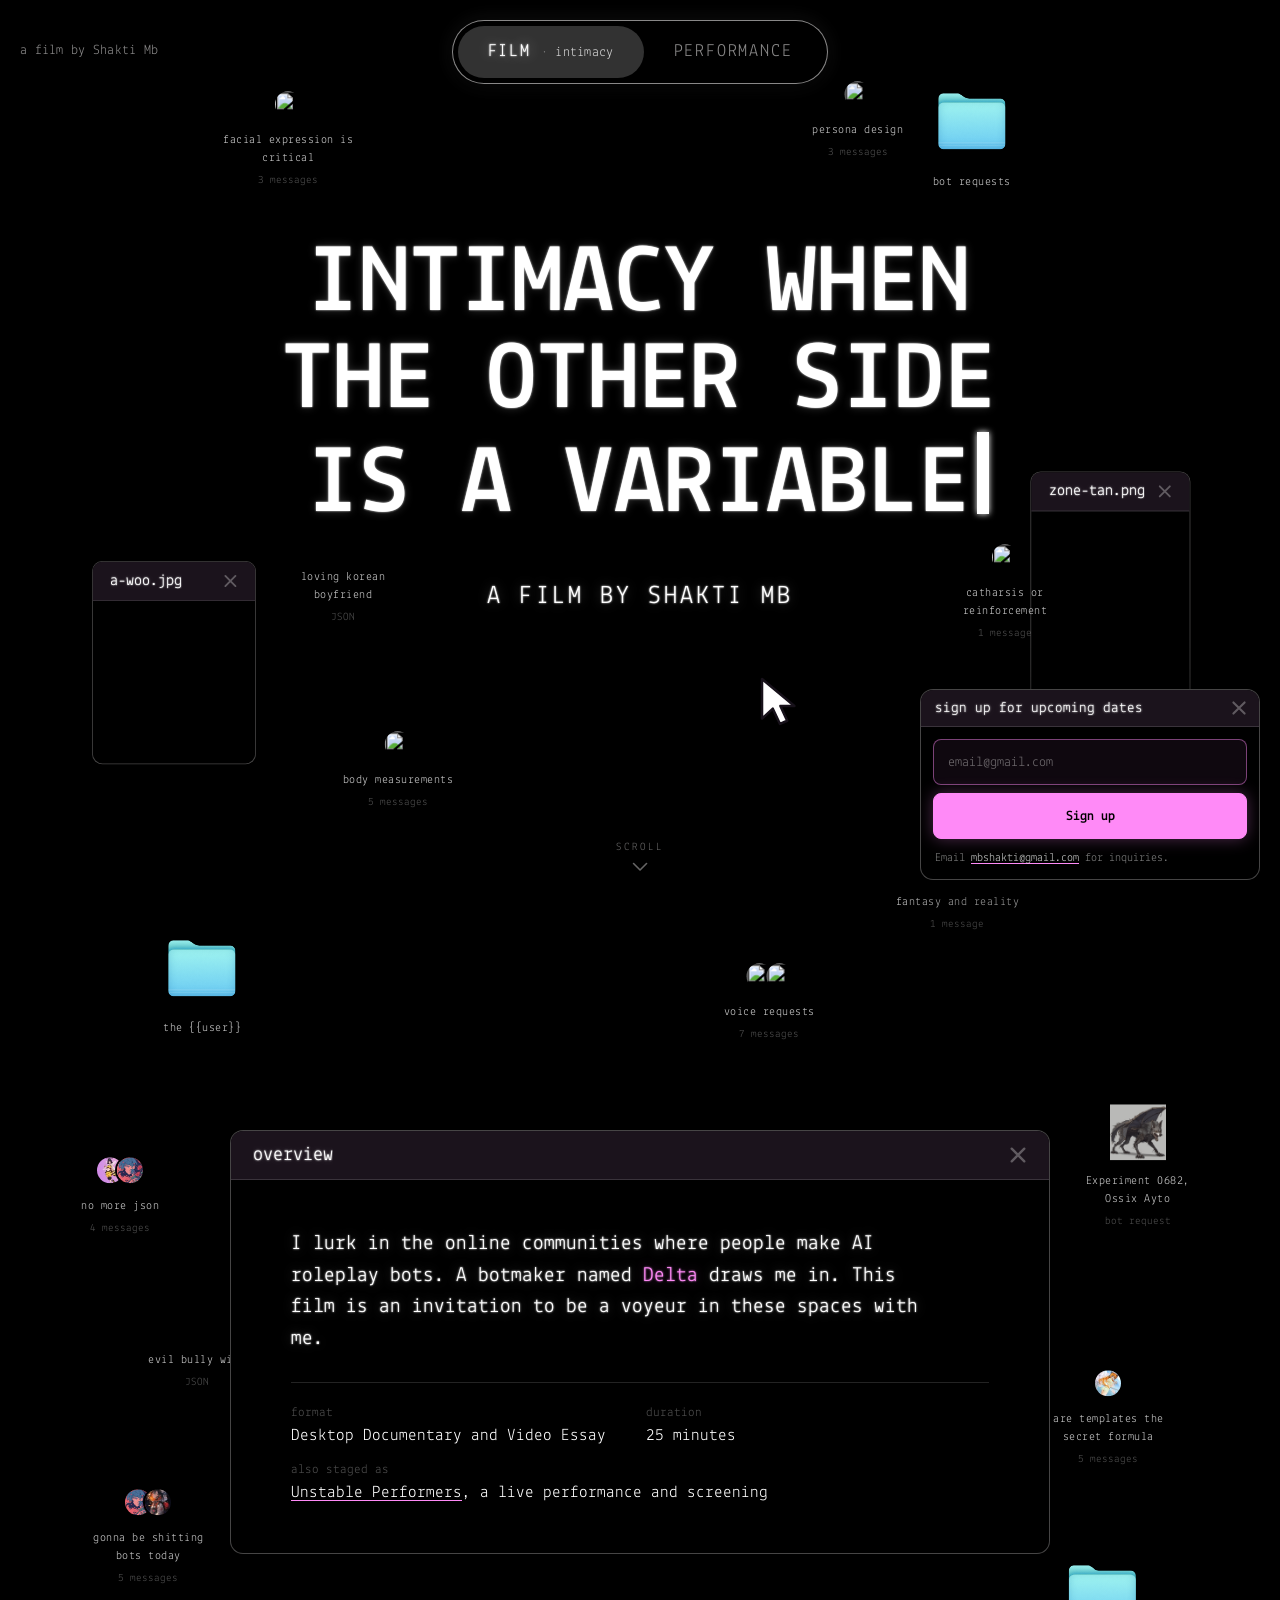
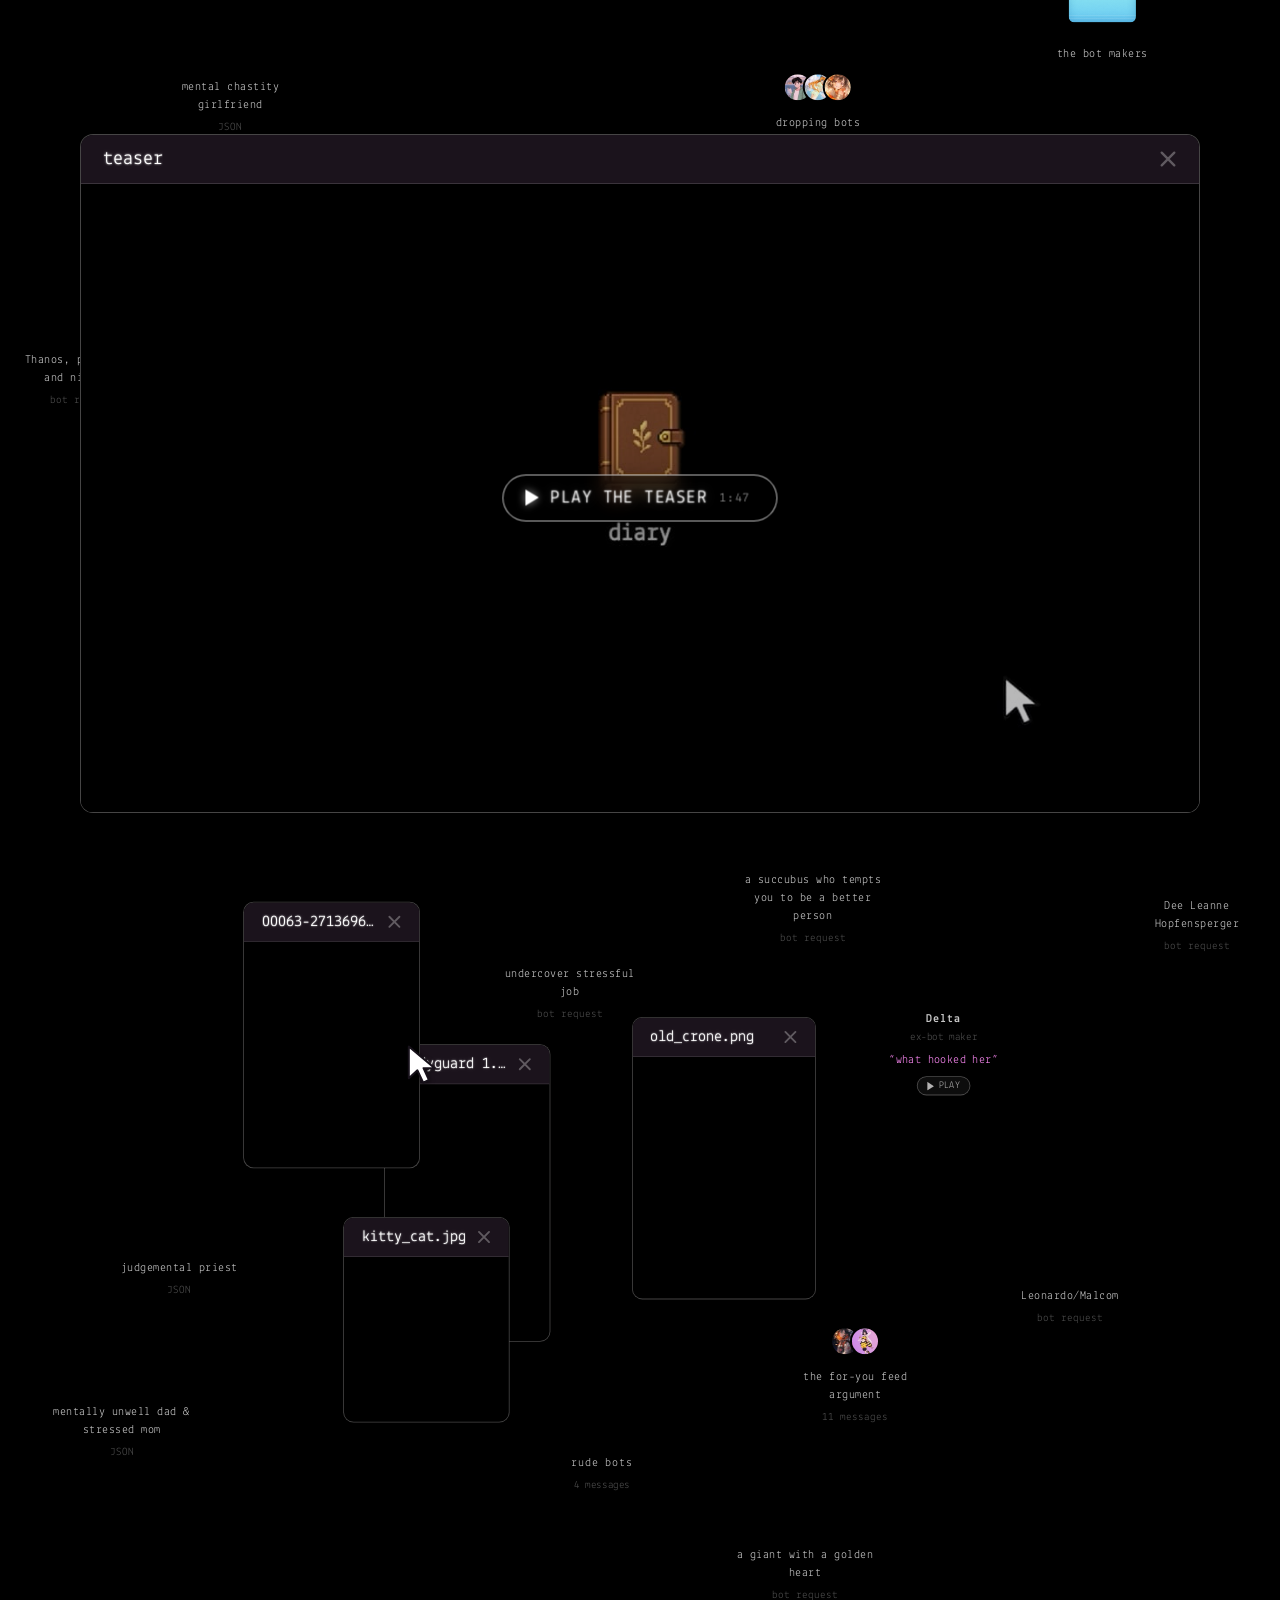
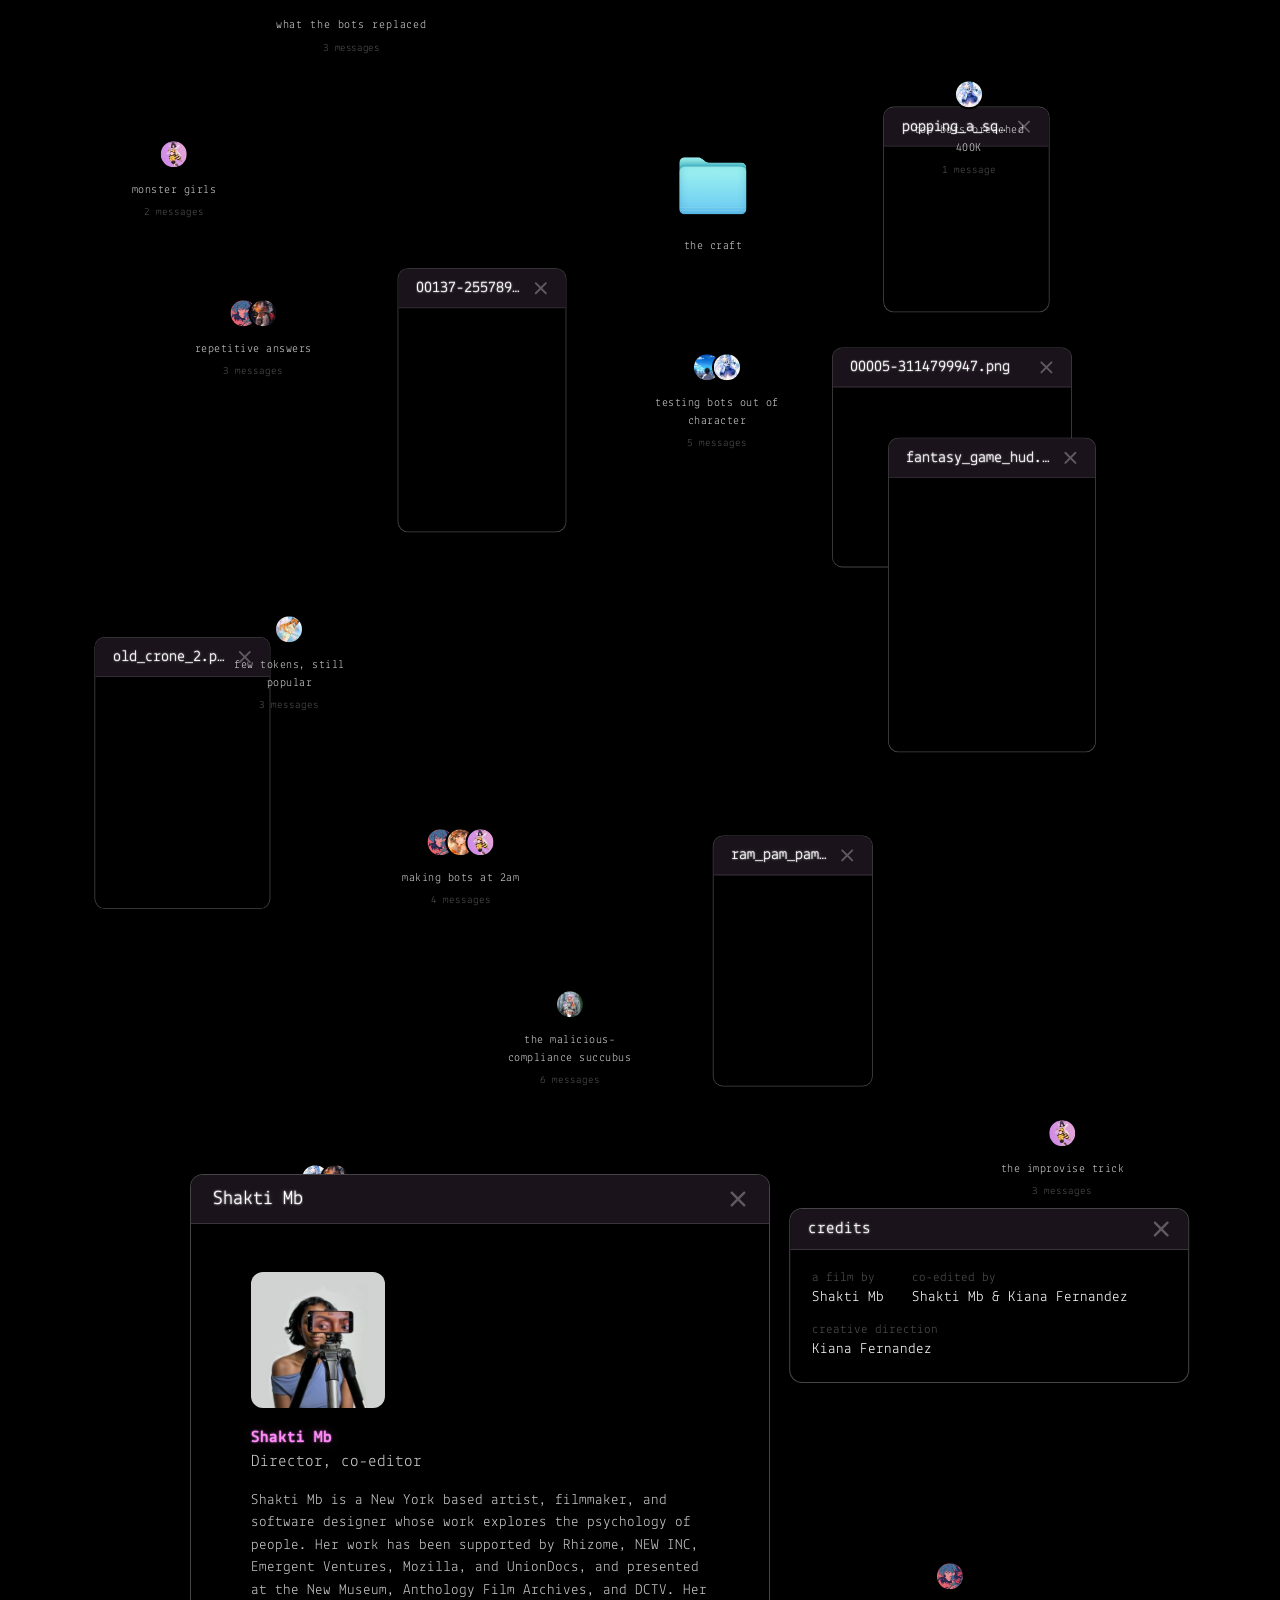
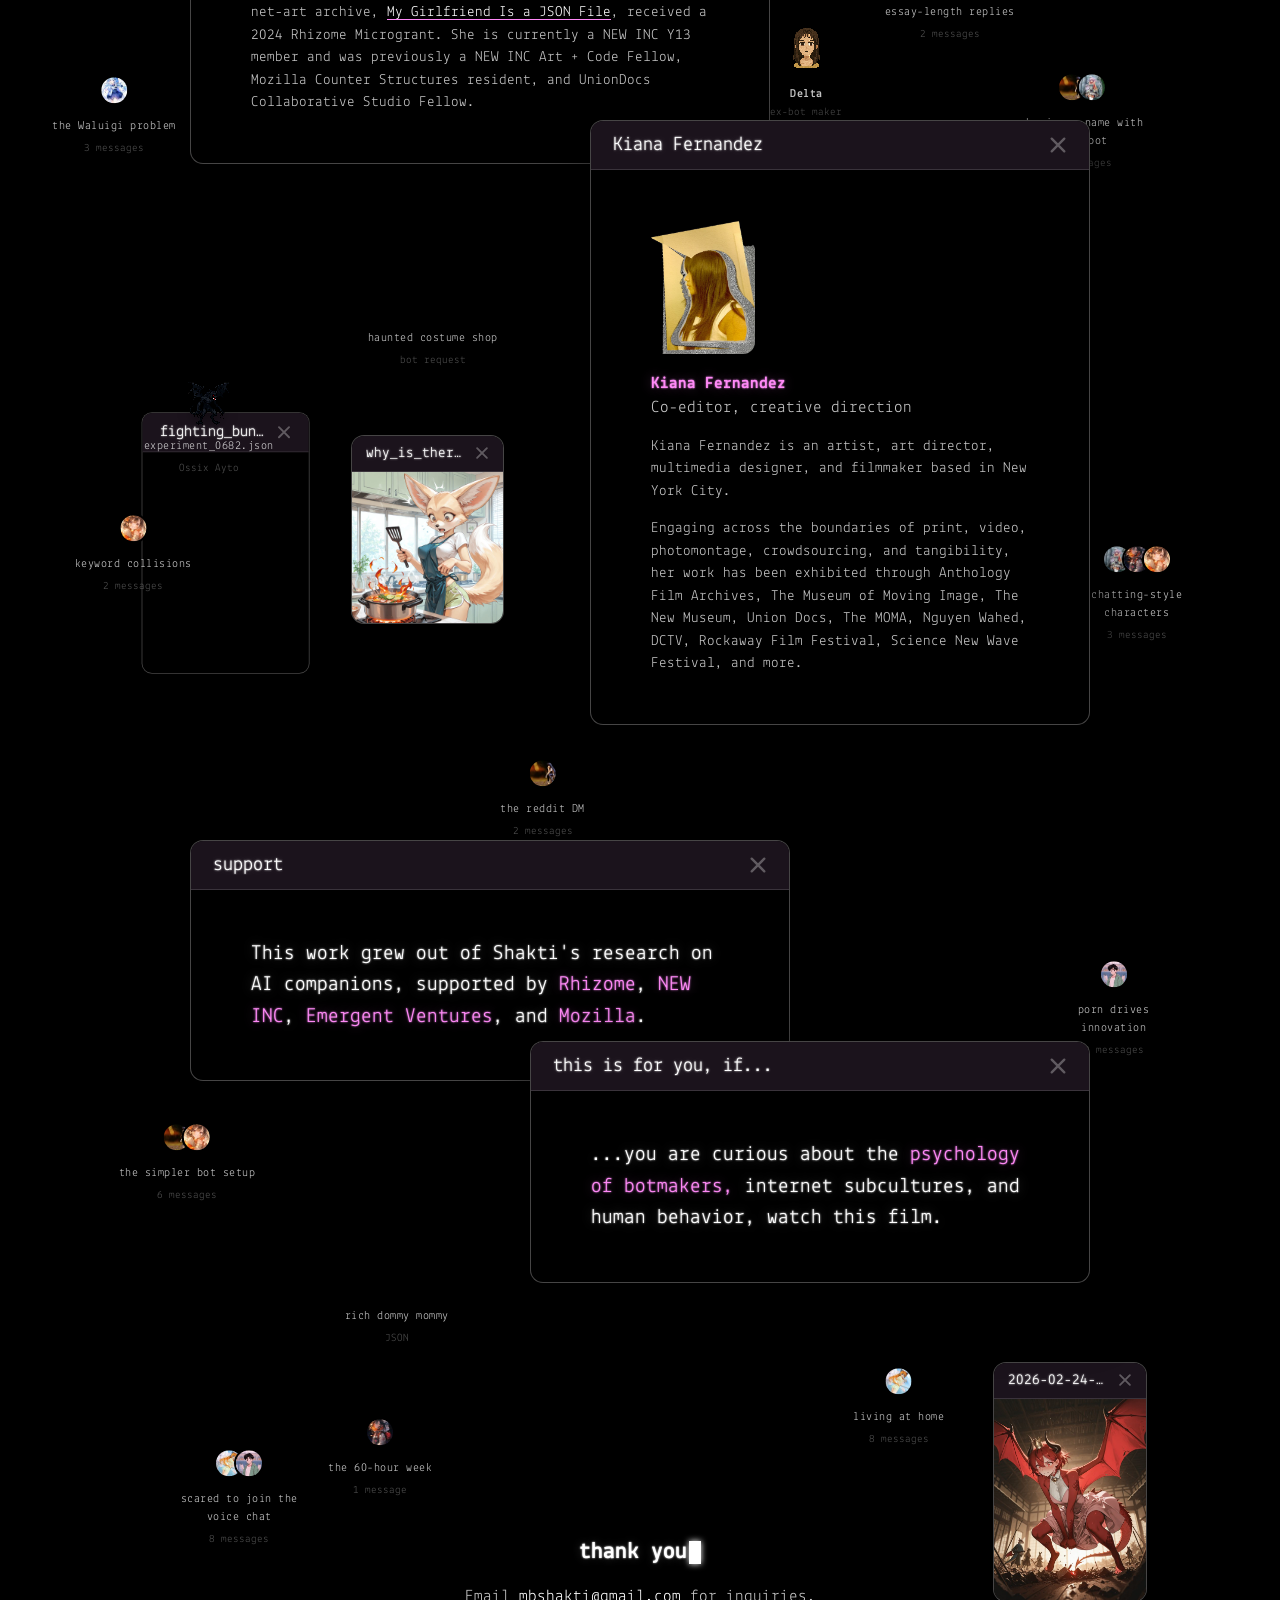
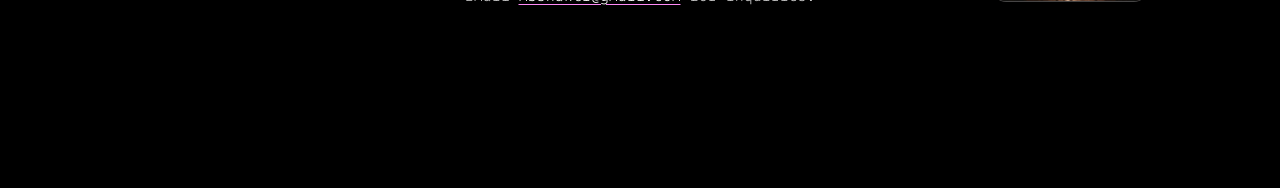
==== commit b3f8630f: "The overview in the first person, the walkthrough window gone, and the layout baked into the page so" ====
--- a/index.html
+++ b/index.html
@@ -13,10 +13,11 @@
     fit(); if (portrait.addEventListener) portrait.addEventListener('change', fit); else portrait.addListener(fit);
 })();
 </script>
+<script>document.documentElement.classList.add('placing'); setTimeout(function () { document.documentElement.classList.remove('placing'); }, 3000);</script>   <!-- the movable things stay unseen until js/admin.js has placed them from the layout baked in below, so none shows in its built-in place first -->
 <title>Intimacy when the other side is a variable, a desktop documentary and video essay</title>
-<meta name="description" content="An artist begins lurking in online communities where strangers gather to make AI roleplay bots. Expecting virtual girlfriends, she finds monsters and difficult lovers. Conversations with a botmaker named Delta draw her in. A desktop documentary and video essay by Shakti Mb.">
+<meta name="description" content="I lurk in the online communities where people make AI roleplay bots. A botmaker named Delta draws me in. This film is an invitation to be a voyeur in these spaces with me. A desktop documentary by Shakti Mb.">
 <meta property="og:title" content="Intimacy when the other side is a variable">
-<meta property="og:description" content="An artist lurks in the communities where strangers make AI roleplay bots. What do these bots reveal about their makers?">
+<meta property="og:description" content="I lurk in the communities where people make AI roleplay bots. What do these bots reveal about their makers?">
 <meta property="og:image" content="https://intimacyandthevariable.com/img/photos/teaser.jpg">
 <meta property="og:image:width" content="1280">
 <meta property="og:image:height" content="720">
@@ -30,6 +31,7 @@
 <!-- Fathom - beautiful, simple website analytics -->
 <script src="https://cdn.usefathom.com/script.js" data-site="UQYISFVY" defer></script>
 <!-- / Fathom -->
+<script id="heroLayout" type="application/json">{"film":{"desktop":{"folder-bot-requests":{"zone":"hero","x":75.9,"y":15.4},"thread-facial-expression":{"zone":"hero","x":22.5,"y":15.4},"thread-persona-design":{"zone":"hero","x":67,"y":13.3},"request-ossix-ayto":{"zone":"page","x":88.9,"y":4.7},"thread-catharsis":{"zone":"hero","x":78.5,"y":65.8},"thread-voice-requests":{"zone":"page","x":60.1,"y":1.8},"folder-craft":{"zone":"page","x":55.7,"y":44},"folder-bot-makers":{"zone":"page","x":86.1,"y":12.5},"folder-user":{"zone":"page","x":15.8,"y":1.5},"thread-body-measurements":{"zone":"hero","x":31.1,"y":85.6},"thread-fantasy-and-reality":{"zone":"hero","x":74.8,"y":99.1},"thread-get-laid":{"zone":"hero","x":88.3,"y":82.5},"margin-thread-making-bots":{"zone":"page","x":36,"y":55.7},"margin-clip-delta-demon":{"zone":"page","x":63,"y":70.3},"margin-folder-bot-requests":{"zone":"page","x":70.7,"y":85},"margin-file-ossix":{"zone":"page","x":16.3,"y":76.1},"margin-picture-stew":{"zone":"page","x":27.4,"y":76.2},"margin-picture-dragon":{"zone":"page","x":77.6,"y":92.5},"scene-windows-picture-01":{"x":497,"y":274},"margin-file-minho":{"zone":"hero","x":26.8,"y":65.8},"margin-file-victoria":{"zone":"page","x":15.4,"y":8.2},"margin-file-eleanor":{"zone":"page","x":31,"y":91.8},"margin-file-luna":{"zone":"page","x":18,"y":14.1},"margin-file-priest":{"zone":"page","x":14,"y":34.7},"margin-file-parents":{"zone":"page","x":9.5,"y":37.4},"margin-thread-breached-400k":{"zone":"page","x":75.7,"y":42.7},"margin-thread-voice-chat":{"zone":"page","x":18.7,"y":94.9},"margin-request-costume-shop":{"zone":"page","x":33.8,"y":74.6},"margin-request-succubus":{"zone":"page","x":63.5,"y":28.2},"margin-request-bodyguard":{"zone":"page","x":16.6,"y":96.9},"win-credits":{"x":53.5,"y":324},"cursor":{"zone":"hero","x":59.5,"y":75.4},"scene-craft-picture-26":{"x":891,"y":1883},"scene-craft-picture-29":{"x":177,"y":3354},"scene-windows-picture-00":{"x":1040,"y":373},"scene-windows-picture-30":{"x":1288,"y":-3472},"scene-windows-picture-27":{"x":118,"y":735},"scene-craft-picture-24":{"x":304,"y":-34},"scene-craft-picture-08":{"x":115,"y":-2460},"scene-craft-cursor":{"x":511,"y":147},"margin-thread-shitting-bots-today":{"zone":"page","x":11.6,"y":11.2},"margin-thread-templates-secret-formula":{"zone":"page","x":86.6,"y":9.1},"margin-thread-sixty-hour-week":{"zone":"page","x":29.7,"y":94.2},"margin-thread-reddit-dm-intro":{"zone":"page","x":42.4,"y":82.6},"margin-thread-simpler-bot-setup":{"zone":"page","x":14.6,"y":89},"margin-thread-keyword-collisions":{"zone":"page","x":10.4,"y":78.3},"margin-thread-waluigi-lorebook":{"zone":"page","x":8.9,"y":70.6},"margin-thread-stuck-in-a-loop":{"zone":"page","x":25.4,"y":61.6},"margin-thread-improvise-trick":{"zone":"page","x":83,"y":60.8},"margin-thread-malicious-compliance-succubus":{"zone":"page","x":44.5,"y":58.7},"margin-thread-living-at-home":{"zone":"page","x":70.2,"y":93.3},"margin-thread-porn-drives-innovation":{"zone":"page","x":87,"y":86.3},"margin-thread-chatting-style-characters":{"zone":"page","x":88.8,"y":79},"margin-thread-sharing-a-name-with-your-bot":{"zone":"page","x":84.5,"y":70.7},"margin-thread-testing-bots":{"zone":"page","x":56,"y":47.5},"margin-thread-for-you-feed":{"zone":"page","x":66.8,"y":36.5},"margin-thread-so-many-fetishes":{"zone":"page","x":81.4,"y":33.3},"margin-thread-cant-fuck-this-bot":{"zone":"page","x":85.4,"y":34.9},"margin-request-undercover-job":{"zone":"page","x":44.5,"y":29.7},"scene-craft-thread-what-porn-was-filling":{"x":366,"y":716},"margin-thread-few-tokens-popular":{"zone":"page","x":22.6,"y":52.1},"margin-thread-repetitive-answers":{"zone":"page","x":19.8,"y":46.4},"margin-thread-essay-length-replies":{"zone":"page","x":74.2,"y":68.6},"margin-thread-no-more-json":{"zone":"page","x":9.4,"y":5.2},"margin-thread-mother-of-all-bots":{"zone":"page","x":63.9,"y":14.3},"margin-request-leonardo-malcom":{"zone":"page","x":83.6,"y":35.2},"margin-request-giant-golden-heart":{"zone":"page","x":62.9,"y":39.9},"margin-thread-monster-girls":{"zone":"page","x":13.6,"y":43.6},"scene-windows-picture-28":{"x":1110,"y":486}},"phone":{"folder-bot-requests":{"zone":"hero","x":27.7,"y":3.2},"folder-craft":{"zone":"page","x":67.7,"y":21.8},"thread-voice-requests":{"zone":"hero","x":21.2,"y":20.7},"folder-bot-makers":{"zone":"hero","x":73.5,"y":74.2},"folder-user":{"zone":"hero","x":24.2,"y":89.8},"thread-facial-expression":{"zone":"hero","hide":true},"thread-persona-design":{"zone":"hero","hide":true},"request-ossix-ayto":{"zone":"hero","hide":true},"thread-catharsis":{"zone":"hero","hide":true},"thread-body-measurements":{"zone":"hero","hide":true},"thread-fantasy-and-reality":{"zone":"hero","hide":true},"thread-get-laid":{"zone":"hero","hide":true},"cursor":{"zone":"hero","x":78.6,"y":31.9},"win-overview":{"x":0.1,"y":-37},"win-credits":{"zone":"page","x":4.4,"y":32.1},"win-shakti":{"zone":"page","x":3.9,"y":36.8},"win-kiana":{"zone":"page","x":3.6,"y":44.5},"win-teaser":{"zone":"page","x":3.8,"y":17.4},"phone-folder-bot-requests":{"zone":"page","x":24.5,"y":25.4},"phone-pic-23":{"zone":"page","x":11.1,"y":14},"phone-pic-24":{"zone":"page","x":45.2,"y":13.9},"phone-file-rich_dommy_mommy":{"zone":"hero","x":24.8,"y":68.8},"phone-thread-facial-expression-is-critical":{"zone":"page","x":62.8,"y":27.8},"phone-folder-the-craft":{"zone":"page","x":74.1,"y":45.7},"phone-pic-04":{"zone":"page","x":14.7,"y":56.9},"phone-file-experiment_0682":{"zone":"page","x":58.2,"y":33.1},"phone-pic-08":{"zone":"page","x":12.7,"y":88.5},"phone-clip-delta-psychology":{"zone":"page","x":72.6,"y":63.8},"phone-thread-scared-to-join-voice-chat":{"zone":"page","x":65.2,"y":-0.1},"phone-thread-rude-bots":{"zone":"page","x":69.2,"y":71},"phone-pic-12":{"zone":"page","x":16.5,"y":65.2},"phone-thread-making-bots-at-2am":{"zone":"page","x":69.5,"y":61.7},"phone-file-loving_korean_boyfriend":{"zone":"page","x":77.9,"y":101},"phone-file-judgemental_priest":{"zone":"page","x":43.2,"y":58.9},"phone-request-haunted-costume-shop":{"zone":"page","x":41.9,"y":66.8},"phone-folder-bot-makers":{"zone":"page","x":70.7,"y":72.6},"phone-clip-delta-demon":{"zone":"page","x":40.7,"y":96.2},"phone-pic-17":{"zone":"page","x":23.8,"y":66.6},"phone-request-succubus-better-person":{"zone":"page","x":70.2,"y":72.5},"phone-file-mentally_unwell_dad_and_stressed_mom":{"zone":"page","x":53.5,"y":75.3},"phone-thread-what-porn-was-filling":{"zone":"page","x":51.3,"y":96.7},"phone-pic-29":{"zone":"page","x":46,"y":26.2},"phone-pic-27":{"zone":"page","x":16.4,"y":94.5},"phone-pic-28":{"zone":"page","x":23.2,"y":86.3},"phone-pic-25":{"zone":"page","x":11.5,"y":52.3},"phone-pic-26":{"zone":"page","x":49.1,"y":54.5},"phone-pic-30":{"zone":"hero","x":49.3,"y":-1.3},"phone-pic-20":{"zone":"page","x":41.1,"y":80},"phone-thread-shitting-bots-today":{"zone":"page","x":39.3,"y":1.3},"phone-thread-breached-400k":{"zone":"page","x":24.4,"y":29.3},"phone-folder-the-user":{"zone":"page","x":26.8,"y":86},"phone-file-evil_bully_wife":{"zone":"page","x":42.9,"y":86.8},"phone-thread-chatting-style-characters":{"zone":"page","x":37.5,"y":96.6},"win-venues":{"zone":"page","x":4.5,"y":79.3},"phone-thread-stuck-in-a-loop":{"zone":"page","x":22.4,"y":100.9},"phone-thread-keyword-collisions":{"zone":"page","x":77.6,"y":85},"phone-pic-01":{"zone":"page","x":42.5,"y":52.9},"phone-file-mental_chastity_girlfriend":{"zone":"page","x":68.4,"y":15},"phone-thread-templates-secret-formula":{"zone":"page","x":49.2,"y":12.5},"phone-thread-essay-length-replies":{"zone":"page","x":35.2,"y":25},"phone-thread-for-you-feed":{"zone":"page","x":79.8,"y":24},"phone-thread-malicious-compliance-succubus":{"zone":"page","x":41.5,"y":31},"phone-thread-living-at-home":{"zone":"page","x":51.3,"y":36.1},"phone-thread-mother-of-all-bots":{"zone":"page","x":35.1,"y":63.7},"phone-thread-improvise-trick":{"zone":"page","x":37.3,"y":70.3},"win-support":{"zone":"page","x":4.5,"y":73.8},"phone-thread-porn-drives-innovation":{"zone":"page","x":30.2,"y":83.1},"win-audience":{"zone":"page","x":4.7,"y":76.6},"phone-thread-no-more-json":{"zone":"page","x":30.8,"y":34.5},"phone-request-thanos":{"zone":"page","x":79.3,"y":98},"phone-request-undercover-job":{"zone":"page","x":72.8,"y":93.1},"phone-thread-reddit-dm-intro":{"zone":"page","x":33.5,"y":93.5},"phone-request-leonardo-malcom":{"zone":"page","x":41.6,"y":23.1},"phone-request-giant-golden-heart":{"zone":"page","x":53.2,"y":55},"phone-pic-00":{"zone":"page","x":13.6,"y":85.4},"phone-thread-waluigi-lorebook":{"zone":"page","x":79.4,"y":57.1},"phone-thread-sixty-hour-week":{"zone":"page","x":78.4,"y":54.6},"phone-thread-few-tokens-popular":{"zone":"page","x":69.5,"y":46.1},"phone-thread-monster-girls":{"zone":"page","x":33.4,"y":61.9},"phone-thread-repetitive-answers":{"zone":"page","x":29.3,"y":92.1},"phone-thread-sharing-a-name-with-your-bot":{"zone":"page","x":24.9,"y":80},"phone-thread-simpler-bot-setup":{"zone":"page","x":27,"y":53.3}}},"performance":{"desktop":{"margin-folder-bot-requests":{"zone":"page","x":66.7,"y":66.6},"margin-file-ossix":{"zone":"page","x":74.3,"y":79},"margin-picture-dragon":{"zone":"page","x":71,"y":94},"margin-file-eleanor":{"zone":"page","x":14.8,"y":95},"margin-thread-voice-chat":{"zone":"page","x":26.7,"y":97.8},"margin-thread-breached-400k":{"zone":"page","x":87.9,"y":86.3},"margin-clip-delta-demon":{"zone":"page","x":25.4,"y":84.7},"margin-file-priest":{"zone":"page","x":37.9,"y":51.7},"margin-request-succubus":{"zone":"page","x":50.7,"y":13.5},"margin-file-luna":{"zone":"page","x":16.8,"y":32},"margin-file-minho":{"zone":"hero","x":77.3,"y":53.3},"thread-voice-requests":{"zone":"hero","x":21.5,"y":34.4},"thread-fantasy-and-reality":{"zone":"hero","x":74.9,"y":86.2},"thread-body-measurements":{"zone":"hero","x":32.7,"y":87.1},"thread-facial-expression":{"zone":"hero","x":32.6,"y":23.5},"thread-persona-design":{"zone":"hero","x":54,"y":22.3},"cursor":{"zone":"hero","x":58,"y":78.8},"request-ossix-ayto":{"zone":"page","x":85.6,"y":1.4},"margin-file-victoria":{"zone":"page","x":13.1,"y":9.1},"scene-craft-picture-12":{"x":500,"y":321},"scene-craft-picture-17":{"x":519,"y":465},"margin-picture-stew":{"zone":"page","x":31.6,"y":74.8},"folder-craft":{"zone":"page","x":57.9,"y":43.1},"scene-craft-cursor":{"x":522,"y":46},"margin-thread-making-bots":{"zone":"page","x":23,"y":71.1},"scene-craft-picture-26":{"x":832,"y":1871},"margin-request-costume-shop":{"zone":"page","x":70.3,"y":74.3},"scene-craft-picture-29":{"x":115,"y":3576},"folder-user":{"zone":"page","x":18.3,"y":0.6},"win-overview":{"x":2.4,"y":-18},"folder-bot-requests":{"zone":"hero","x":10.7,"y":22.7},"scene-windows-picture-30":{"x":1281,"y":-3704},"thread-catharsis":{"zone":"hero","x":73.8,"y":31.1},"folder-bot-makers":{"zone":"page","x":75.6,"y":14.4},"scene-craft-picture-24":{"x":1174,"y":1762},"scene-craft-picture-08":{"x":148,"y":-2469},"margin-request-dee-yandere-cashier":{"zone":"page","x":22.1,"y":28.3},"margin-thread-testing-bots":{"zone":"page","x":52.8,"y":45.8},"margin-thread-repetitive-answers":{"zone":"page","x":33.1,"y":54.3},"margin-thread-few-tokens-popular":{"zone":"page","x":24.8,"y":58.4},"margin-thread-malicious-compliance-succubus":{"zone":"page","x":44.5,"y":56.5},"margin-thread-improvise-trick":{"zone":"page","x":73.4,"y":59.6},"margin-thread-essay-length-replies":{"zone":"page","x":86.2,"y":65.6},"margin-thread-waluigi-lorebook":{"zone":"page","x":39.5,"y":72.5},"margin-thread-keyword-collisions":{"zone":"page","x":19.9,"y":75.3},"margin-thread-sharing-a-name-with-your-bot":{"zone":"page","x":77.3,"y":67.3},"margin-thread-chatting-style-characters":{"zone":"page","x":84.9,"y":81},"margin-thread-reddit-dm-intro":{"zone":"page","x":85.3,"y":90},"margin-thread-living-at-home":{"zone":"page","x":60.3,"y":93.8},"margin-thread-templates-secret-formula":{"zone":"page","x":85.3,"y":6.2},"margin-thread-cant-fuck-this-bot":{"zone":"page","x":25.2,"y":38.3},"scene-craft-clip-delta-psychology":{"x":1047,"y":15},"scene-craft-thread-rude-bots":{"x":177,"y":1140},"win-credits":{"x":54.3,"y":396},"margin-thread-monster-girls":{"zone":"page","x":18.4,"y":43.8},"margin-file-parents":{"zone":"page","x":15.6,"y":37.4},"scene-craft-picture-25":{"x":935,"y":110},"margin-request-thanos":{"zone":"page","x":21,"y":14.3},"margin-request-giant-golden-heart":{"zone":"page","x":89.2,"y":32.4},"margin-request-leonardo-malcom":{"zone":"page","x":16,"y":34.7},"margin-thread-mother-of-all-bots":{"zone":"page","x":33.6,"y":12.1},"margin-thread-shitting-bots-today":{"zone":"page","x":16.7,"y":11.7},"margin-thread-no-more-json":{"zone":"page","x":39.4,"y":1.7}},"phone":{}},"_about":"Where every movable thing sits: a desktop layout per side of the toggle (film, performance) and one phone layout for both sides, kept under film.phone. zone: 'hero' puts it on the hero's desk (x, y in % of the hero), 'page' anywhere below the hero (x in % of the page width, y in % of the main column). A window of the page itself (win-…) keeps its place in the flow and is nudged from it: x in % of the column's width, y in px; on the phone a window is lifted off the flow instead (zone 'page', x and y in % of the page, by its top left corner) and the page closes up where it was. hide: true leaves it out of that layout. On the desktop a thing with no entry on the performance side sits where the film side puts it; with no entry anywhere it stays where the markup puts it. Edited at /admin, which saves this file out."}</script>
 </head>
 <body>
 
@@ -82,8 +84,8 @@
 <section class="win narrow" id="overview" data-id="win-overview" data-win>
     <div class="bar"><span class="name">overview</span><span class="close" aria-hidden="true"><svg viewBox="0 0 10 10"><path d="M1.5 1.5 L8.5 8.5 M8.5 1.5 L1.5 8.5"/></svg></span></div>
     <div class="page">
-        <p class="lede" data-copy="film">An artist begins lurking in online communities where strangers gather to make AI roleplay bots. Expecting virtual girlfriends, she finds monsters and difficult lovers. Conversations with a botmaker named <span class="lit">Delta</span> draw her in. What do these bots reveal about their makers? The film is also staged live, as <a href="performance" data-flip="performance">Unstable Performers</a>, with the artist reading from her diary in the room.</p>
-        <p class="lede" data-copy="performance"><span class="lit">Unstable Performers</span> is an audiovisual performance that turns the audience into voyeurs, lurking in the online space where AI botmakers gather. It is the film <a href="/" data-flip="film">Intimacy when the other side is a variable</a>, played in the room, with the artist reading from her diary between its voices.</p>
+        <p class="lede" data-copy="film">I lurk in the online communities where people make AI roleplay bots. A botmaker named <span class="lit">Delta</span> draws me in. This film is an invitation to be a voyeur in these spaces with me.</p>
+        <p class="lede" data-copy="performance"><span class="lit">Unstable Performers</span> is an audiovisual performance that turns the audience into voyeurs, lurking in the online space where AI botmakers gather. The film <a href="/" data-flip="film">Intimacy when the other side is a variable</a> is staged live, with me reading from my diary in the room.</p>
         <dl class="facts" data-copy="film">
             <div><dt>format</dt><dd>Desktop Documentary and Video Essay</dd></div>
             <div><dt>duration</dt><dd>25 minutes</dd></div>
@@ -97,15 +99,6 @@
     </div>
 </section>
 
-<!-- the performance side only: the walkthrough, a small window laid over the overview's lower right corner -->
-<section class="win walk" id="walkthrough" data-copy="performance" data-id="win-walkthrough" data-win>
-    <div class="bar"><span class="name">the walkthrough</span><span class="close" aria-hidden="true"><svg viewBox="0 0 10 10"><path d="M1.5 1.5 L8.5 8.5 M8.5 1.5 L1.5 8.5"/></svg></span></div>
-    <div class="page">
-        <p>The audience enters a darkened room and a single projection anchors the space.</p>
-        <p>Between the voices, a single light finds the artist as she reads from her diary. The audience overhears conversations never meant for them.</p>
-        <p>Botmakers, bots, and the artist all take turns performing.</p>
-    </div>
-</section>
 
 <!-- the teaser, in a window of the desktop's chrome -->
 <section class="win" id="teaser" data-id="win-teaser" data-win>
--- a/landing.css
+++ b/landing.css
@@ -206,14 +206,6 @@
 .stack .win + .win { width: min(560px, 100%); margin: -40px 0 0 auto; position: relative; z-index: 2; box-shadow: 0 24px 60px rgba(0,0,0,0.7); }
 @media (max-width: 860px) { .stack .win { width: 100%; } .stack .win + .win { margin-top: 24px; box-shadow: none; } }
 .lede + .lede { margin-top: 0.9em; }
-/* the walkthrough: a small window laid over the overview's lower right corner, as a note left on top of it */
-.walk { width: min(340px, 100%); margin: -52px calc((100% - min(820px, 100%)) / 2 - 28px) 0 auto; position: relative; z-index: 2; box-shadow: 0 24px 60px rgba(0,0,0,0.7); }
-.walk .bar { font-size: 15px; padding: 10px 14px; }
-.walk .bar .close { width: 14px; height: 14px; margin-left: 10px; }
-.walk .page { padding: 14px 16px 16px; font-size: 13.5px; line-height: 1.5; }
-.walk .page p { max-width: none; margin-bottom: 0.8em; }
-.walk .page p:last-child { margin-bottom: 0; }
-@media (max-width: 860px) { .walk { width: min(300px, 90%); margin: -36px 4% 0 auto; } }
 .venues .page p:last-child { margin-top: 1em; }
 .lede { font-size: clamp(17px, 1rem + 0.45vw, 21px); line-height: 1.5; color: #FFFFFF; text-shadow: 0 0 2px #FFFFFF, 0 0 12px rgba(255,255,255,0.25); max-width: 30em; }
 .facts { display: flex; flex-wrap: wrap; gap: 12px 40px; margin: 28px 0 0; padding-top: 20px; border-top: 1px solid rgba(249,248,248,0.14); }
@@ -228,7 +220,7 @@
 .facts dd { margin: 0; color: #FFFFFF; }
 .split { display: grid; grid-template-columns: minmax(0, 5fr) minmax(0, 7fr); gap: clamp(28px, 5vw, 72px); align-items: center; }   /* the text sits level with the middle of the picture */
 .split h2 { max-width: 16em; }
-.win .page h2 { max-width: 16em; margin-bottom: 1.2rem; }   /* a heading inside a window of text (the walkthrough, the date) */
+.win .page h2 { max-width: 16em; margin-bottom: 1.2rem; }   /* a heading inside a window of text (the date) */
 .win .page h2 + p, .win .page p + p { max-width: 36rem; }
 .grid { list-style: none; margin: 0; padding: 0; display: grid; grid-template-columns: 1fr 1fr; gap: 20px; }
 .grid li { min-width: 0; }
@@ -429,7 +421,6 @@
    corner, under the icons and over the sections; the page closes up where it was ---- */
 main [data-win].lifted, main .people .win[data-win].lifted, main .stack .win[data-win].lifted { position: absolute; margin: 0; z-index: 4; }
 main [data-win].lifted { width: 100%; }   /* out of the flow a window would shrink to its content: the column's width, as in the flow */
-main .walk.lifted { width: min(300px, 90%); }   /* the walkthrough keeps its small size */
 #teaser.lifted { margin: 0; }   /* its own room above (by id, which would outrank the rule above) goes too */
 main .emptied { display: contents; }   /* a section whose windows have all been lifted or hidden: no room left where they were */
 .people .win.lifted + .win, .stack .win.lifted + .win { margin-top: 0; }   /* the one left behind no longer tucks under the one above */
@@ -444,5 +435,8 @@
 .title { z-index: 3; }
 .sim { z-index: 4; }
 
+/* until js/admin.js has placed everything from the layout (index.html sets this as it starts, and takes it off after 3s whatever happens) */
+html.placing .hero .desk [data-id], html.placing #marginDesk [data-id], html.placing .scene-desk [data-id] { visibility: hidden; }
+
 /* the admin's note that its window is not a phone's width (js/admin.js), with the way to the phone frame */
 .admin-width-note { position: fixed; left: 50%; bottom: 12px; transform: translateX(-50%); z-index: 95; padding: 8px 14px; border-radius: 999px; background: #ff2d8a; color: #000; font: 500 12px/1.3 var(--font-ui); text-decoration: none; white-space: nowrap; box-shadow: 0 6px 24px rgba(0,0,0,0.6); }
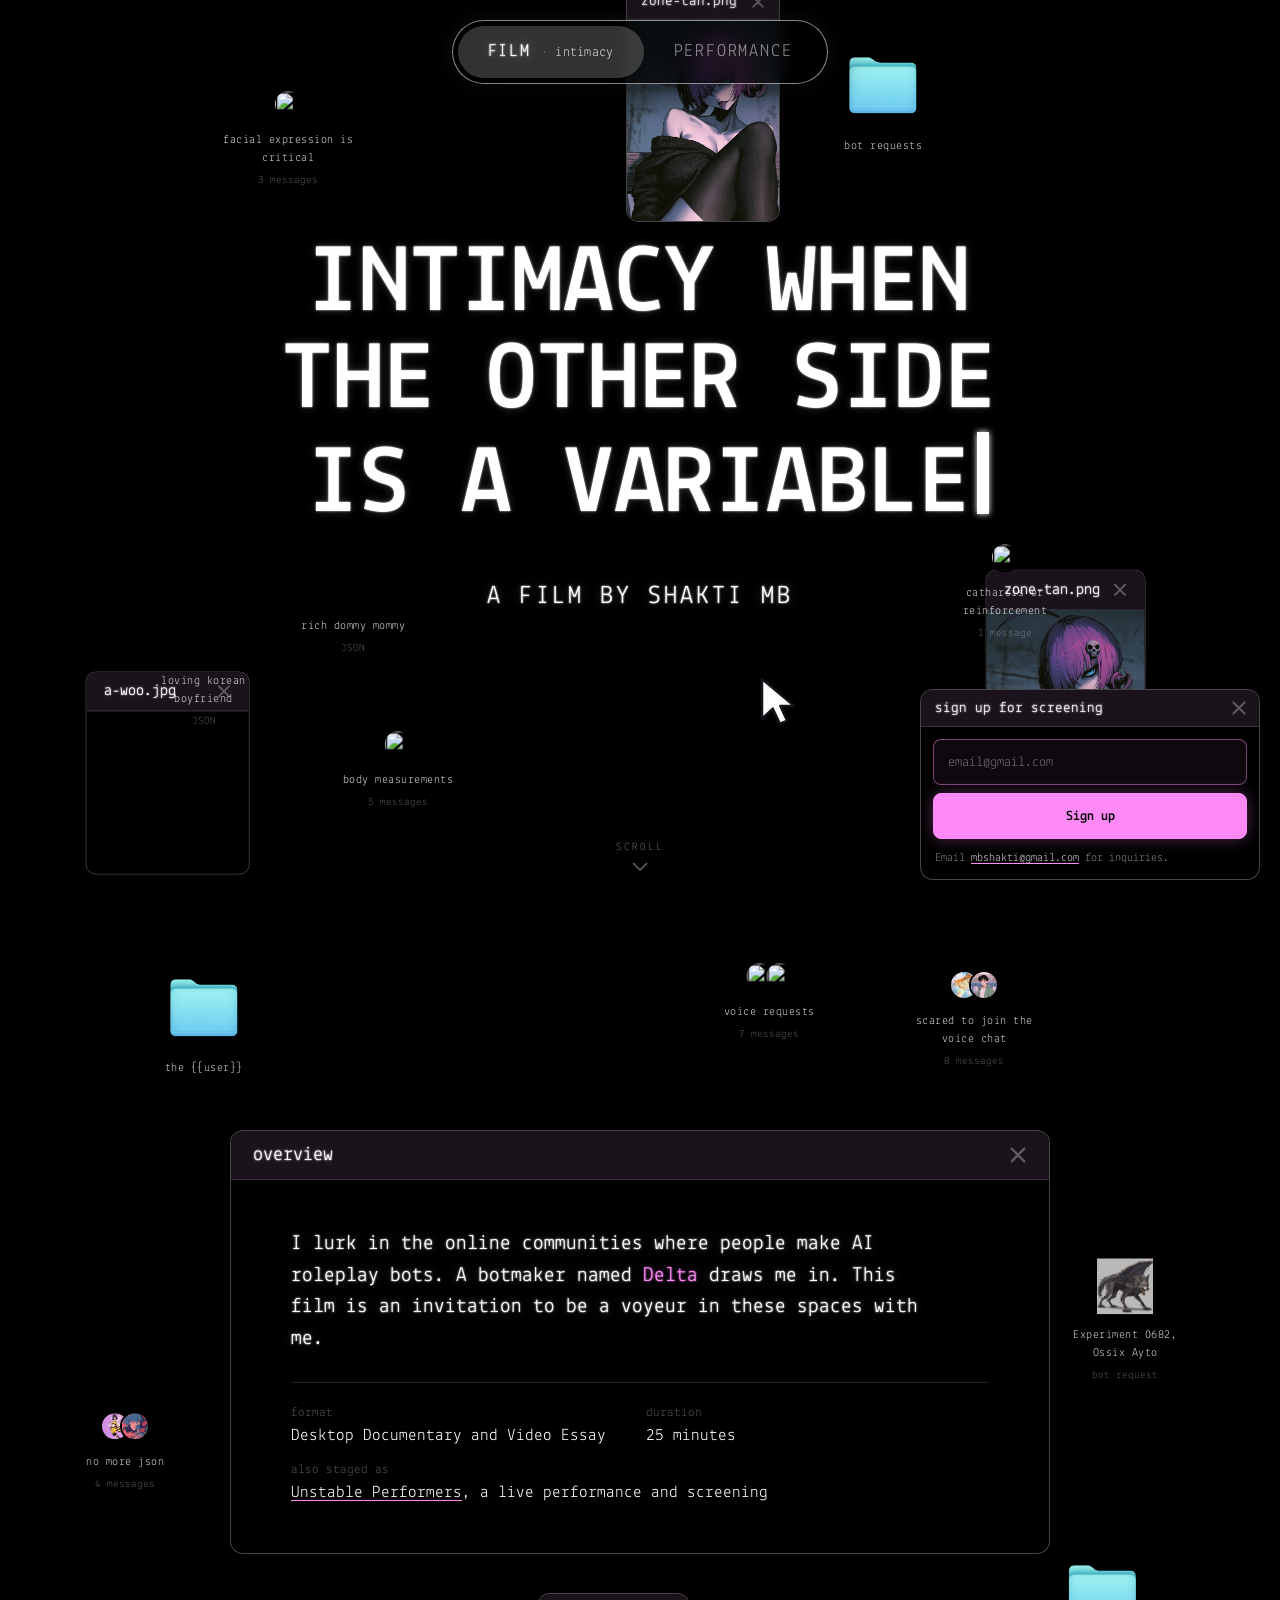
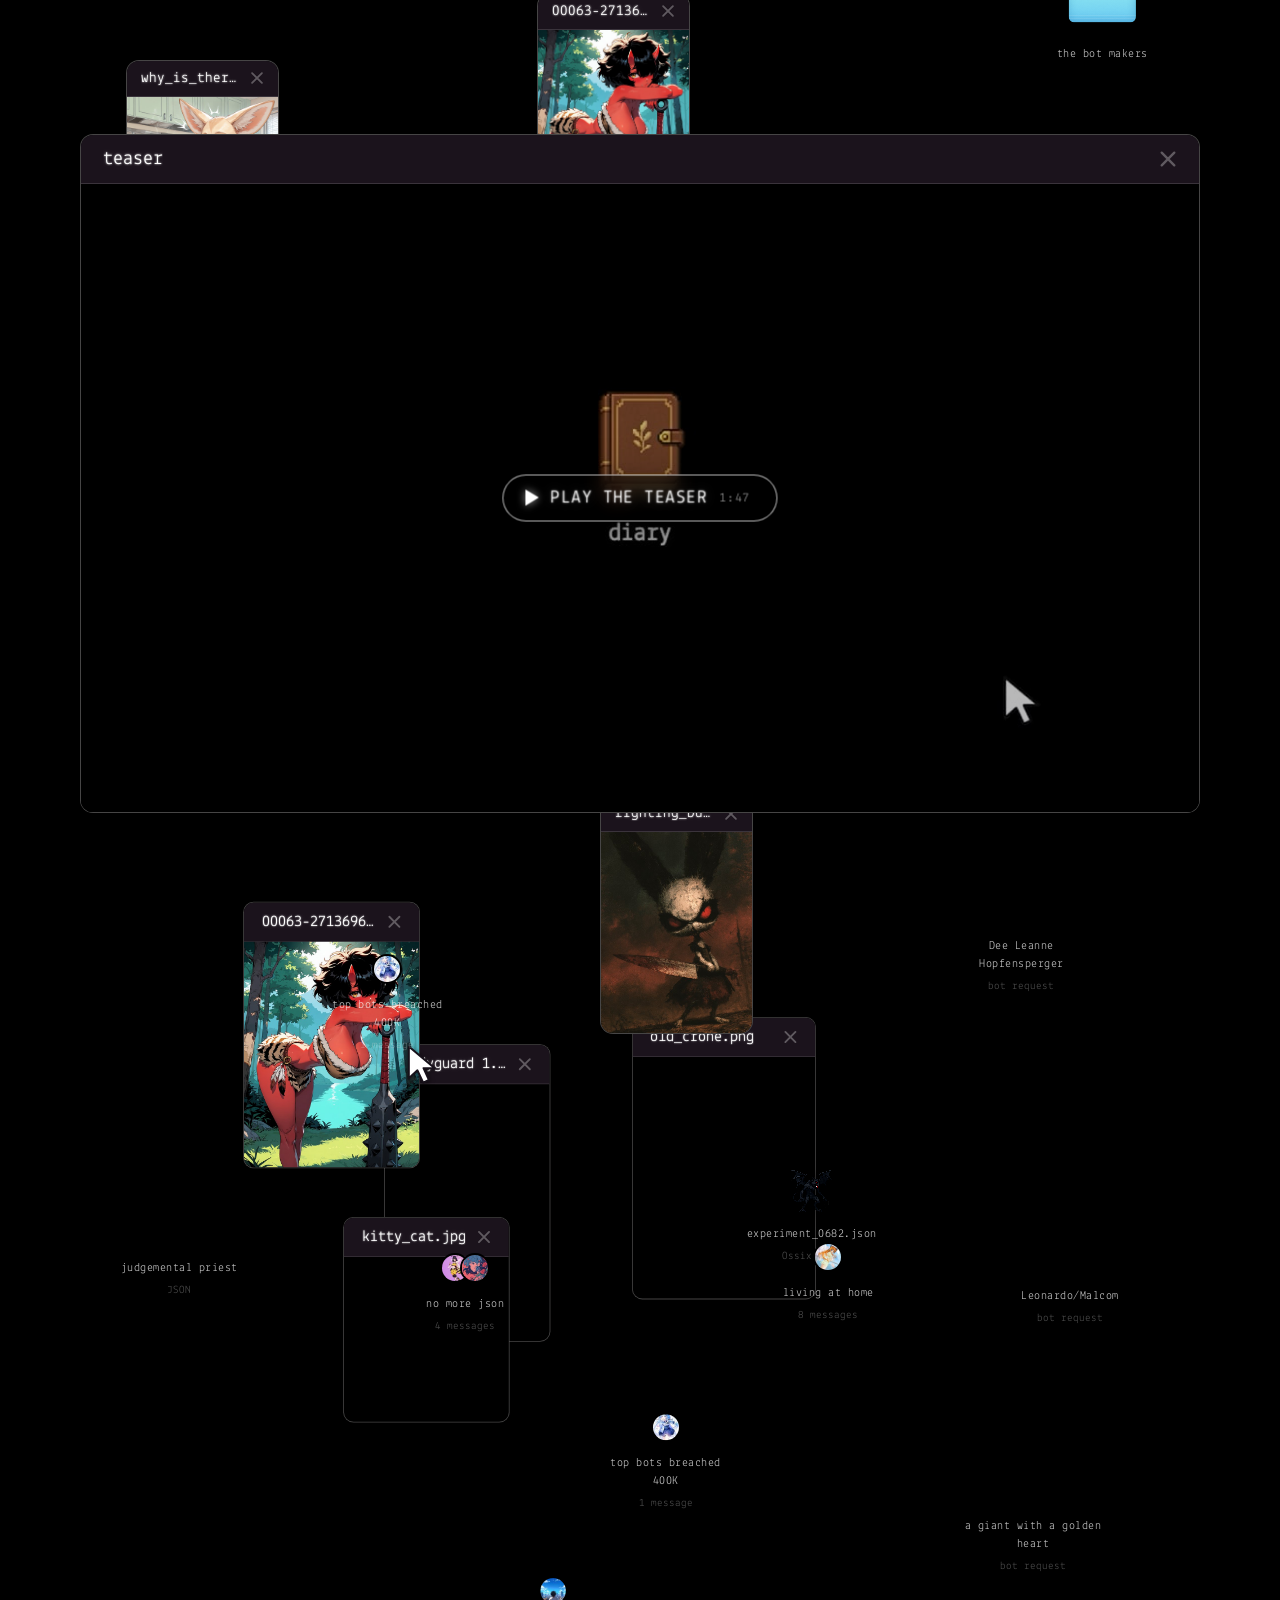
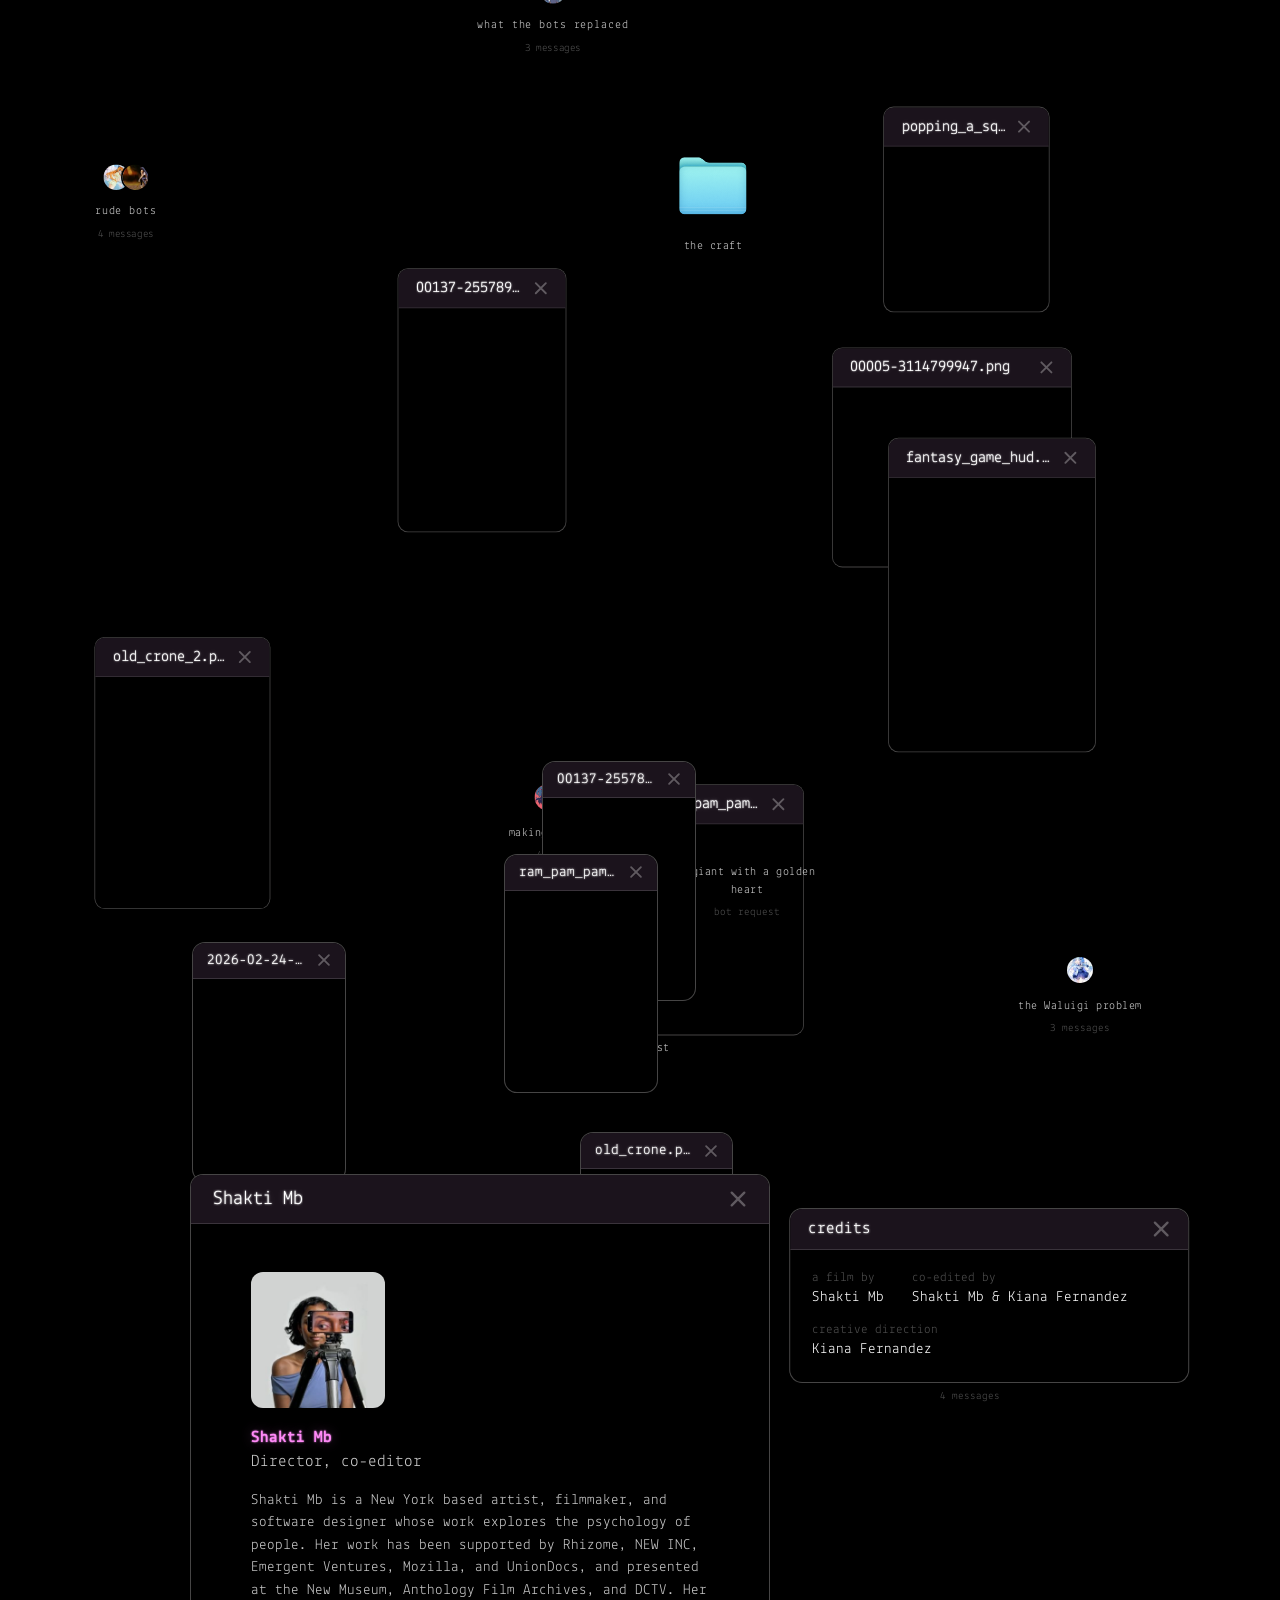
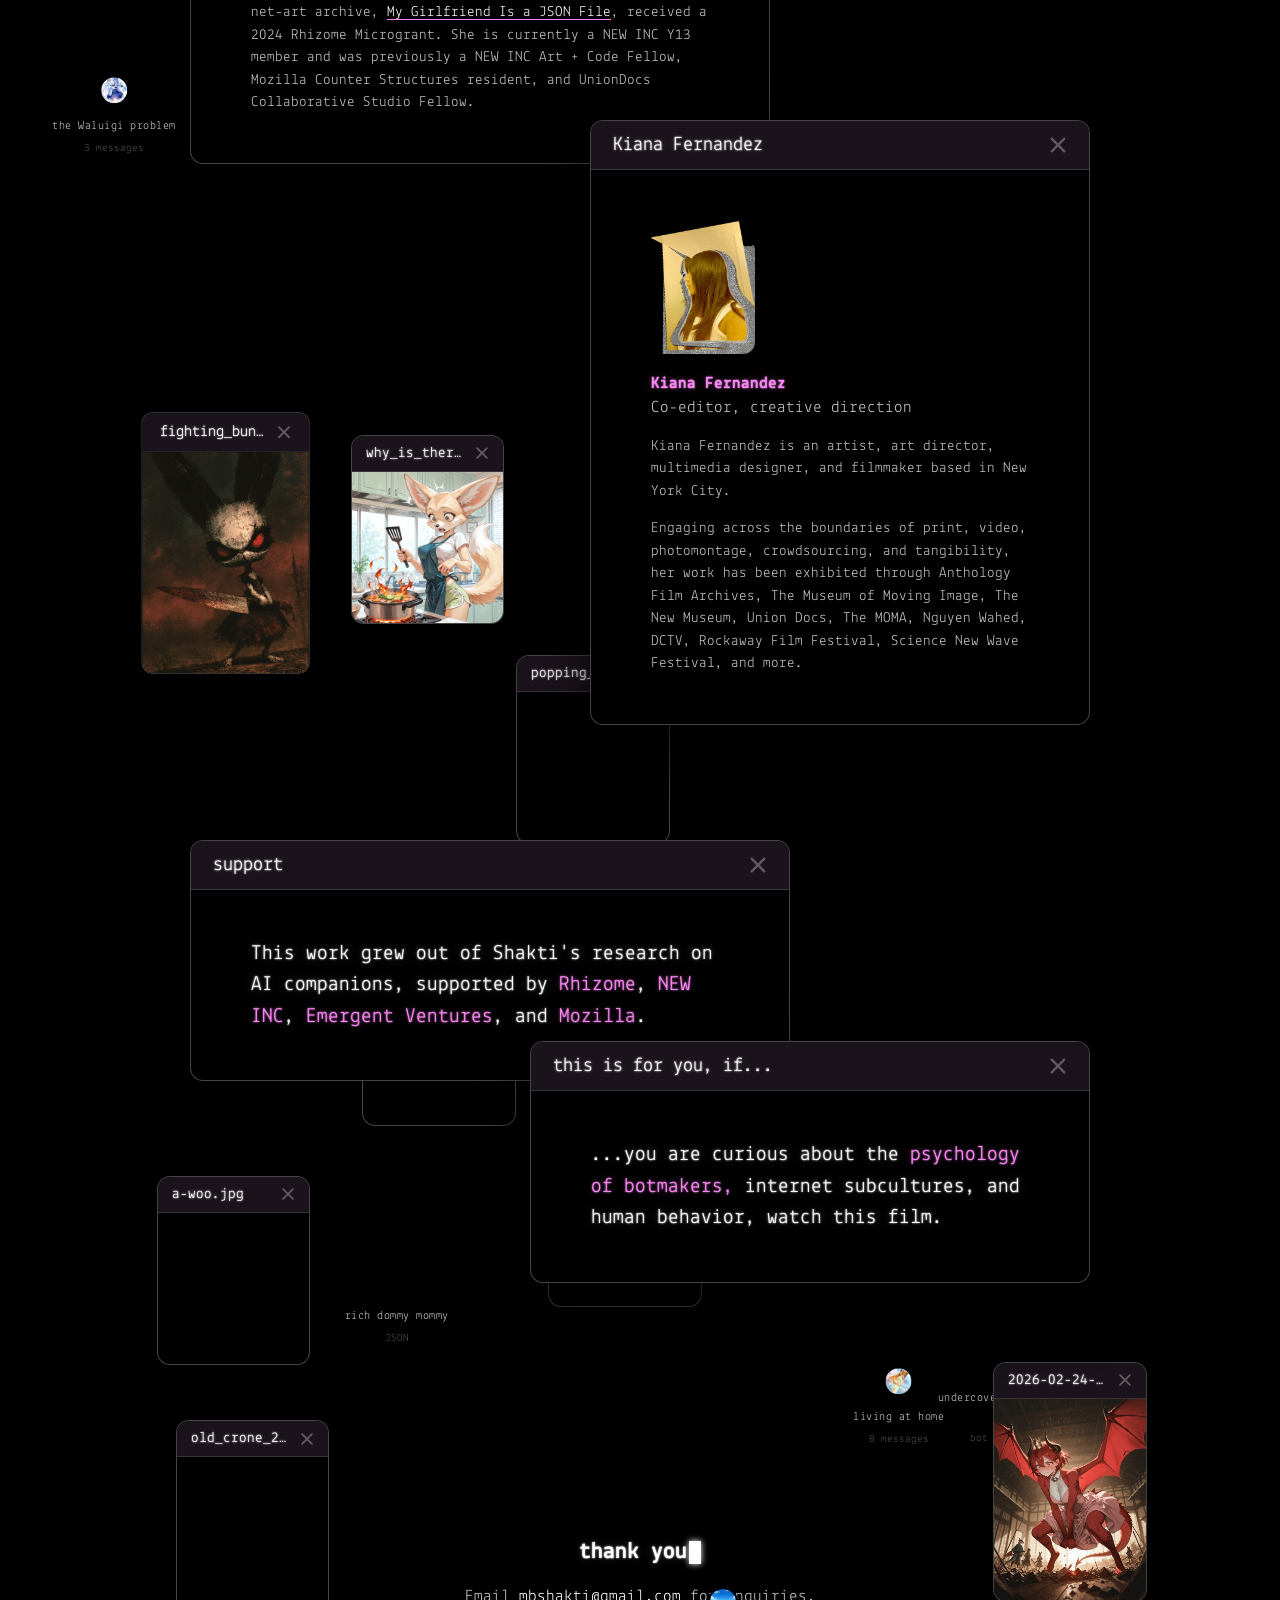
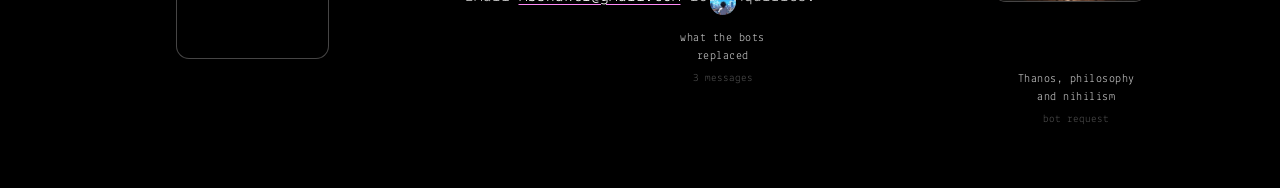
==== commit e0565f99: "Delta's clips off the homepage, the margins' threads thinned to six, the top-left byline gone; layou" ====
--- a/index.html
+++ b/index.html
@@ -31,7 +31,7 @@
 <!-- Fathom - beautiful, simple website analytics -->
 <script src="https://cdn.usefathom.com/script.js" data-site="UQYISFVY" defer></script>
 <!-- / Fathom -->
-<script id="heroLayout" type="application/json">{"film":{"desktop":{"folder-bot-requests":{"zone":"hero","x":75.9,"y":15.4},"thread-facial-expression":{"zone":"hero","x":22.5,"y":15.4},"thread-persona-design":{"zone":"hero","x":67,"y":13.3},"request-ossix-ayto":{"zone":"page","x":88.9,"y":4.7},"thread-catharsis":{"zone":"hero","x":78.5,"y":65.8},"thread-voice-requests":{"zone":"page","x":60.1,"y":1.8},"folder-craft":{"zone":"page","x":55.7,"y":44},"folder-bot-makers":{"zone":"page","x":86.1,"y":12.5},"folder-user":{"zone":"page","x":15.8,"y":1.5},"thread-body-measurements":{"zone":"hero","x":31.1,"y":85.6},"thread-fantasy-and-reality":{"zone":"hero","x":74.8,"y":99.1},"thread-get-laid":{"zone":"hero","x":88.3,"y":82.5},"margin-thread-making-bots":{"zone":"page","x":36,"y":55.7},"margin-clip-delta-demon":{"zone":"page","x":63,"y":70.3},"margin-folder-bot-requests":{"zone":"page","x":70.7,"y":85},"margin-file-ossix":{"zone":"page","x":16.3,"y":76.1},"margin-picture-stew":{"zone":"page","x":27.4,"y":76.2},"margin-picture-dragon":{"zone":"page","x":77.6,"y":92.5},"scene-windows-picture-01":{"x":497,"y":274},"margin-file-minho":{"zone":"hero","x":26.8,"y":65.8},"margin-file-victoria":{"zone":"page","x":15.4,"y":8.2},"margin-file-eleanor":{"zone":"page","x":31,"y":91.8},"margin-file-luna":{"zone":"page","x":18,"y":14.1},"margin-file-priest":{"zone":"page","x":14,"y":34.7},"margin-file-parents":{"zone":"page","x":9.5,"y":37.4},"margin-thread-breached-400k":{"zone":"page","x":75.7,"y":42.7},"margin-thread-voice-chat":{"zone":"page","x":18.7,"y":94.9},"margin-request-costume-shop":{"zone":"page","x":33.8,"y":74.6},"margin-request-succubus":{"zone":"page","x":63.5,"y":28.2},"margin-request-bodyguard":{"zone":"page","x":16.6,"y":96.9},"win-credits":{"x":53.5,"y":324},"cursor":{"zone":"hero","x":59.5,"y":75.4},"scene-craft-picture-26":{"x":891,"y":1883},"scene-craft-picture-29":{"x":177,"y":3354},"scene-windows-picture-00":{"x":1040,"y":373},"scene-windows-picture-30":{"x":1288,"y":-3472},"scene-windows-picture-27":{"x":118,"y":735},"scene-craft-picture-24":{"x":304,"y":-34},"scene-craft-picture-08":{"x":115,"y":-2460},"scene-craft-cursor":{"x":511,"y":147},"margin-thread-shitting-bots-today":{"zone":"page","x":11.6,"y":11.2},"margin-thread-templates-secret-formula":{"zone":"page","x":86.6,"y":9.1},"margin-thread-sixty-hour-week":{"zone":"page","x":29.7,"y":94.2},"margin-thread-reddit-dm-intro":{"zone":"page","x":42.4,"y":82.6},"margin-thread-simpler-bot-setup":{"zone":"page","x":14.6,"y":89},"margin-thread-keyword-collisions":{"zone":"page","x":10.4,"y":78.3},"margin-thread-waluigi-lorebook":{"zone":"page","x":8.9,"y":70.6},"margin-thread-stuck-in-a-loop":{"zone":"page","x":25.4,"y":61.6},"margin-thread-improvise-trick":{"zone":"page","x":83,"y":60.8},"margin-thread-malicious-compliance-succubus":{"zone":"page","x":44.5,"y":58.7},"margin-thread-living-at-home":{"zone":"page","x":70.2,"y":93.3},"margin-thread-porn-drives-innovation":{"zone":"page","x":87,"y":86.3},"margin-thread-chatting-style-characters":{"zone":"page","x":88.8,"y":79},"margin-thread-sharing-a-name-with-your-bot":{"zone":"page","x":84.5,"y":70.7},"margin-thread-testing-bots":{"zone":"page","x":56,"y":47.5},"margin-thread-for-you-feed":{"zone":"page","x":66.8,"y":36.5},"margin-thread-so-many-fetishes":{"zone":"page","x":81.4,"y":33.3},"margin-thread-cant-fuck-this-bot":{"zone":"page","x":85.4,"y":34.9},"margin-request-undercover-job":{"zone":"page","x":44.5,"y":29.7},"scene-craft-thread-what-porn-was-filling":{"x":366,"y":716},"margin-thread-few-tokens-popular":{"zone":"page","x":22.6,"y":52.1},"margin-thread-repetitive-answers":{"zone":"page","x":19.8,"y":46.4},"margin-thread-essay-length-replies":{"zone":"page","x":74.2,"y":68.6},"margin-thread-no-more-json":{"zone":"page","x":9.4,"y":5.2},"margin-thread-mother-of-all-bots":{"zone":"page","x":63.9,"y":14.3},"margin-request-leonardo-malcom":{"zone":"page","x":83.6,"y":35.2},"margin-request-giant-golden-heart":{"zone":"page","x":62.9,"y":39.9},"margin-thread-monster-girls":{"zone":"page","x":13.6,"y":43.6},"scene-windows-picture-28":{"x":1110,"y":486}},"phone":{"folder-bot-requests":{"zone":"hero","x":27.7,"y":3.2},"folder-craft":{"zone":"page","x":67.7,"y":21.8},"thread-voice-requests":{"zone":"hero","x":21.2,"y":20.7},"folder-bot-makers":{"zone":"hero","x":73.5,"y":74.2},"folder-user":{"zone":"hero","x":24.2,"y":89.8},"thread-facial-expression":{"zone":"hero","hide":true},"thread-persona-design":{"zone":"hero","hide":true},"request-ossix-ayto":{"zone":"hero","hide":true},"thread-catharsis":{"zone":"hero","hide":true},"thread-body-measurements":{"zone":"hero","hide":true},"thread-fantasy-and-reality":{"zone":"hero","hide":true},"thread-get-laid":{"zone":"hero","hide":true},"cursor":{"zone":"hero","x":78.6,"y":31.9},"win-overview":{"x":0.1,"y":-37},"win-credits":{"zone":"page","x":4.4,"y":32.1},"win-shakti":{"zone":"page","x":3.9,"y":36.8},"win-kiana":{"zone":"page","x":3.6,"y":44.5},"win-teaser":{"zone":"page","x":3.8,"y":17.4},"phone-folder-bot-requests":{"zone":"page","x":24.5,"y":25.4},"phone-pic-23":{"zone":"page","x":11.1,"y":14},"phone-pic-24":{"zone":"page","x":45.2,"y":13.9},"phone-file-rich_dommy_mommy":{"zone":"hero","x":24.8,"y":68.8},"phone-thread-facial-expression-is-critical":{"zone":"page","x":62.8,"y":27.8},"phone-folder-the-craft":{"zone":"page","x":74.1,"y":45.7},"phone-pic-04":{"zone":"page","x":14.7,"y":56.9},"phone-file-experiment_0682":{"zone":"page","x":58.2,"y":33.1},"phone-pic-08":{"zone":"page","x":12.7,"y":88.5},"phone-clip-delta-psychology":{"zone":"page","x":72.6,"y":63.8},"phone-thread-scared-to-join-voice-chat":{"zone":"page","x":65.2,"y":-0.1},"phone-thread-rude-bots":{"zone":"page","x":69.2,"y":71},"phone-pic-12":{"zone":"page","x":16.5,"y":65.2},"phone-thread-making-bots-at-2am":{"zone":"page","x":69.5,"y":61.7},"phone-file-loving_korean_boyfriend":{"zone":"page","x":77.9,"y":101},"phone-file-judgemental_priest":{"zone":"page","x":43.2,"y":58.9},"phone-request-haunted-costume-shop":{"zone":"page","x":41.9,"y":66.8},"phone-folder-bot-makers":{"zone":"page","x":70.7,"y":72.6},"phone-clip-delta-demon":{"zone":"page","x":40.7,"y":96.2},"phone-pic-17":{"zone":"page","x":23.8,"y":66.6},"phone-request-succubus-better-person":{"zone":"page","x":70.2,"y":72.5},"phone-file-mentally_unwell_dad_and_stressed_mom":{"zone":"page","x":53.5,"y":75.3},"phone-thread-what-porn-was-filling":{"zone":"page","x":51.3,"y":96.7},"phone-pic-29":{"zone":"page","x":46,"y":26.2},"phone-pic-27":{"zone":"page","x":16.4,"y":94.5},"phone-pic-28":{"zone":"page","x":23.2,"y":86.3},"phone-pic-25":{"zone":"page","x":11.5,"y":52.3},"phone-pic-26":{"zone":"page","x":49.1,"y":54.5},"phone-pic-30":{"zone":"hero","x":49.3,"y":-1.3},"phone-pic-20":{"zone":"page","x":41.1,"y":80},"phone-thread-shitting-bots-today":{"zone":"page","x":39.3,"y":1.3},"phone-thread-breached-400k":{"zone":"page","x":24.4,"y":29.3},"phone-folder-the-user":{"zone":"page","x":26.8,"y":86},"phone-file-evil_bully_wife":{"zone":"page","x":42.9,"y":86.8},"phone-thread-chatting-style-characters":{"zone":"page","x":37.5,"y":96.6},"win-venues":{"zone":"page","x":4.5,"y":79.3},"phone-thread-stuck-in-a-loop":{"zone":"page","x":22.4,"y":100.9},"phone-thread-keyword-collisions":{"zone":"page","x":77.6,"y":85},"phone-pic-01":{"zone":"page","x":42.5,"y":52.9},"phone-file-mental_chastity_girlfriend":{"zone":"page","x":68.4,"y":15},"phone-thread-templates-secret-formula":{"zone":"page","x":49.2,"y":12.5},"phone-thread-essay-length-replies":{"zone":"page","x":35.2,"y":25},"phone-thread-for-you-feed":{"zone":"page","x":79.8,"y":24},"phone-thread-malicious-compliance-succubus":{"zone":"page","x":41.5,"y":31},"phone-thread-living-at-home":{"zone":"page","x":51.3,"y":36.1},"phone-thread-mother-of-all-bots":{"zone":"page","x":35.1,"y":63.7},"phone-thread-improvise-trick":{"zone":"page","x":37.3,"y":70.3},"win-support":{"zone":"page","x":4.5,"y":73.8},"phone-thread-porn-drives-innovation":{"zone":"page","x":30.2,"y":83.1},"win-audience":{"zone":"page","x":4.7,"y":76.6},"phone-thread-no-more-json":{"zone":"page","x":30.8,"y":34.5},"phone-request-thanos":{"zone":"page","x":79.3,"y":98},"phone-request-undercover-job":{"zone":"page","x":72.8,"y":93.1},"phone-thread-reddit-dm-intro":{"zone":"page","x":33.5,"y":93.5},"phone-request-leonardo-malcom":{"zone":"page","x":41.6,"y":23.1},"phone-request-giant-golden-heart":{"zone":"page","x":53.2,"y":55},"phone-pic-00":{"zone":"page","x":13.6,"y":85.4},"phone-thread-waluigi-lorebook":{"zone":"page","x":79.4,"y":57.1},"phone-thread-sixty-hour-week":{"zone":"page","x":78.4,"y":54.6},"phone-thread-few-tokens-popular":{"zone":"page","x":69.5,"y":46.1},"phone-thread-monster-girls":{"zone":"page","x":33.4,"y":61.9},"phone-thread-repetitive-answers":{"zone":"page","x":29.3,"y":92.1},"phone-thread-sharing-a-name-with-your-bot":{"zone":"page","x":24.9,"y":80},"phone-thread-simpler-bot-setup":{"zone":"page","x":27,"y":53.3}}},"performance":{"desktop":{"margin-folder-bot-requests":{"zone":"page","x":66.7,"y":66.6},"margin-file-ossix":{"zone":"page","x":74.3,"y":79},"margin-picture-dragon":{"zone":"page","x":71,"y":94},"margin-file-eleanor":{"zone":"page","x":14.8,"y":95},"margin-thread-voice-chat":{"zone":"page","x":26.7,"y":97.8},"margin-thread-breached-400k":{"zone":"page","x":87.9,"y":86.3},"margin-clip-delta-demon":{"zone":"page","x":25.4,"y":84.7},"margin-file-priest":{"zone":"page","x":37.9,"y":51.7},"margin-request-succubus":{"zone":"page","x":50.7,"y":13.5},"margin-file-luna":{"zone":"page","x":16.8,"y":32},"margin-file-minho":{"zone":"hero","x":77.3,"y":53.3},"thread-voice-requests":{"zone":"hero","x":21.5,"y":34.4},"thread-fantasy-and-reality":{"zone":"hero","x":74.9,"y":86.2},"thread-body-measurements":{"zone":"hero","x":32.7,"y":87.1},"thread-facial-expression":{"zone":"hero","x":32.6,"y":23.5},"thread-persona-design":{"zone":"hero","x":54,"y":22.3},"cursor":{"zone":"hero","x":58,"y":78.8},"request-ossix-ayto":{"zone":"page","x":85.6,"y":1.4},"margin-file-victoria":{"zone":"page","x":13.1,"y":9.1},"scene-craft-picture-12":{"x":500,"y":321},"scene-craft-picture-17":{"x":519,"y":465},"margin-picture-stew":{"zone":"page","x":31.6,"y":74.8},"folder-craft":{"zone":"page","x":57.9,"y":43.1},"scene-craft-cursor":{"x":522,"y":46},"margin-thread-making-bots":{"zone":"page","x":23,"y":71.1},"scene-craft-picture-26":{"x":832,"y":1871},"margin-request-costume-shop":{"zone":"page","x":70.3,"y":74.3},"scene-craft-picture-29":{"x":115,"y":3576},"folder-user":{"zone":"page","x":18.3,"y":0.6},"win-overview":{"x":2.4,"y":-18},"folder-bot-requests":{"zone":"hero","x":10.7,"y":22.7},"scene-windows-picture-30":{"x":1281,"y":-3704},"thread-catharsis":{"zone":"hero","x":73.8,"y":31.1},"folder-bot-makers":{"zone":"page","x":75.6,"y":14.4},"scene-craft-picture-24":{"x":1174,"y":1762},"scene-craft-picture-08":{"x":148,"y":-2469},"margin-request-dee-yandere-cashier":{"zone":"page","x":22.1,"y":28.3},"margin-thread-testing-bots":{"zone":"page","x":52.8,"y":45.8},"margin-thread-repetitive-answers":{"zone":"page","x":33.1,"y":54.3},"margin-thread-few-tokens-popular":{"zone":"page","x":24.8,"y":58.4},"margin-thread-malicious-compliance-succubus":{"zone":"page","x":44.5,"y":56.5},"margin-thread-improvise-trick":{"zone":"page","x":73.4,"y":59.6},"margin-thread-essay-length-replies":{"zone":"page","x":86.2,"y":65.6},"margin-thread-waluigi-lorebook":{"zone":"page","x":39.5,"y":72.5},"margin-thread-keyword-collisions":{"zone":"page","x":19.9,"y":75.3},"margin-thread-sharing-a-name-with-your-bot":{"zone":"page","x":77.3,"y":67.3},"margin-thread-chatting-style-characters":{"zone":"page","x":84.9,"y":81},"margin-thread-reddit-dm-intro":{"zone":"page","x":85.3,"y":90},"margin-thread-living-at-home":{"zone":"page","x":60.3,"y":93.8},"margin-thread-templates-secret-formula":{"zone":"page","x":85.3,"y":6.2},"margin-thread-cant-fuck-this-bot":{"zone":"page","x":25.2,"y":38.3},"scene-craft-clip-delta-psychology":{"x":1047,"y":15},"scene-craft-thread-rude-bots":{"x":177,"y":1140},"win-credits":{"x":54.3,"y":396},"margin-thread-monster-girls":{"zone":"page","x":18.4,"y":43.8},"margin-file-parents":{"zone":"page","x":15.6,"y":37.4},"scene-craft-picture-25":{"x":935,"y":110},"margin-request-thanos":{"zone":"page","x":21,"y":14.3},"margin-request-giant-golden-heart":{"zone":"page","x":89.2,"y":32.4},"margin-request-leonardo-malcom":{"zone":"page","x":16,"y":34.7},"margin-thread-mother-of-all-bots":{"zone":"page","x":33.6,"y":12.1},"margin-thread-shitting-bots-today":{"zone":"page","x":16.7,"y":11.7},"margin-thread-no-more-json":{"zone":"page","x":39.4,"y":1.7}},"phone":{}},"_about":"Where every movable thing sits: a desktop layout per side of the toggle (film, performance) and one phone layout for both sides, kept under film.phone. zone: 'hero' puts it on the hero's desk (x, y in % of the hero), 'page' anywhere below the hero (x in % of the page width, y in % of the main column). A window of the page itself (win-…) keeps its place in the flow and is nudged from it: x in % of the column's width, y in px; on the phone a window is lifted off the flow instead (zone 'page', x and y in % of the page, by its top left corner) and the page closes up where it was. hide: true leaves it out of that layout. On the desktop a thing with no entry on the performance side sits where the film side puts it; with no entry anywhere it stays where the markup puts it. Edited at /admin, which saves this file out."}</script>
+<script id="heroLayout" type="application/json">{"film":{"desktop":{"folder-bot-requests":{"zone":"hero","x":69,"y":11.4},"thread-facial-expression":{"zone":"hero","x":22.5,"y":15.4},"request-ossix-ayto":{"zone":"page","x":87.9,"y":7.4},"thread-catharsis":{"zone":"hero","x":78.5,"y":65.8},"thread-voice-requests":{"zone":"page","x":60.1,"y":1.8},"folder-craft":{"zone":"page","x":55.7,"y":44},"folder-bot-makers":{"zone":"page","x":86.1,"y":12.5},"folder-user":{"zone":"page","x":15.9,"y":2.2},"thread-body-measurements":{"zone":"hero","x":31.1,"y":85.6},"thread-get-laid":{"zone":"hero","x":88.3,"y":82.5},"margin-thread-making-bots":{"zone":"page","x":44.3,"y":54.9},"margin-folder-bot-requests":{"zone":"page","x":70.7,"y":85},"margin-file-ossix":{"zone":"page","x":34.2,"y":78.2},"margin-picture-stew":{"zone":"page","x":27.4,"y":76.2},"margin-picture-dragon":{"zone":"page","x":77.6,"y":92.5},"scene-windows-picture-01":{"x":497,"y":274},"margin-file-minho":{"zone":"hero","x":15.9,"y":77.3},"margin-file-victoria":{"zone":"page","x":57.9,"y":8.4},"margin-file-eleanor":{"zone":"page","x":31,"y":91.8},"margin-file-luna":{"zone":"page","x":34.8,"y":17.1},"margin-file-priest":{"zone":"page","x":14,"y":34.7},"margin-file-parents":{"zone":"page","x":45.2,"y":23.3},"margin-thread-breached-400k":{"zone":"page","x":52,"y":38},"margin-thread-voice-chat":{"zone":"page","x":18.7,"y":94.9},"margin-request-costume-shop":{"zone":"page","x":32.8,"y":77.9},"margin-request-succubus":{"zone":"page","x":34.9,"y":23.5},"margin-request-bodyguard":{"zone":"page","x":16.6,"y":96.9},"win-credits":{"x":53.5,"y":324},"cursor":{"zone":"hero","x":59.5,"y":75.4},"scene-craft-picture-26":{"x":805,"y":1819},"scene-craft-picture-29":{"x":177,"y":3354},"scene-windows-picture-00":{"x":1040,"y":373},"scene-windows-picture-30":{"x":1232,"y":-3349},"scene-windows-picture-27":{"x":118,"y":735},"scene-craft-picture-24":{"x":304,"y":-34},"scene-craft-picture-08":{"x":107,"y":-2322},"scene-craft-cursor":{"x":511,"y":147},"margin-thread-waluigi-lorebook":{"zone":"page","x":8.9,"y":70.6},"margin-thread-living-at-home":{"zone":"page","x":70.2,"y":93.3},"margin-thread-so-many-fetishes":{"zone":"page","x":81.4,"y":33.3},"margin-thread-cant-fuck-this-bot":{"zone":"page","x":85.4,"y":34.9},"margin-request-undercover-job":{"zone":"page","x":59.9,"y":23.2},"scene-craft-thread-what-porn-was-filling":{"x":576,"y":716},"margin-thread-no-more-json":{"zone":"page","x":9.8,"y":9.7},"margin-request-leonardo-malcom":{"zone":"page","x":83.6,"y":35.2},"margin-request-giant-golden-heart":{"zone":"page","x":80.7,"y":39.4},"scene-windows-picture-28":{"x":1110,"y":486},"margin-request-thanos":{"zone":"page","x":34.8,"y":19.8},"margin-request-dee-yandere-cashier":{"zone":"page","x":79.8,"y":29.2},"scene-craft-thread-rude-bots":{"x":131,"y":910}},"phone":{"folder-bot-requests":{"zone":"hero","x":27.7,"y":3.2},"folder-craft":{"zone":"page","x":63.3,"y":23},"thread-voice-requests":{"zone":"hero","x":21.2,"y":20.7},"folder-bot-makers":{"zone":"hero","x":73.5,"y":84.3},"folder-user":{"zone":"hero","x":24.2,"y":89.8},"thread-facial-expression":{"zone":"hero","hide":true},"request-ossix-ayto":{"zone":"hero","hide":true},"thread-catharsis":{"zone":"hero","hide":true},"thread-body-measurements":{"zone":"hero","hide":true},"thread-get-laid":{"zone":"hero","hide":true},"cursor":{"zone":"hero","x":78.6,"y":31.9},"win-overview":{"x":0.1,"y":-37},"win-credits":{"zone":"page","x":3.6,"y":32.6},"win-shakti":{"zone":"page","x":2.9,"y":35.5},"win-kiana":{"zone":"page","x":3.1,"y":44.6},"win-teaser":{"zone":"page","x":3.8,"y":17.4},"phone-folder-bot-requests":{"zone":"page","x":24.5,"y":25.4},"phone-pic-23":{"zone":"page","x":9.2,"y":13.3},"phone-pic-24":{"zone":"page","x":42,"y":12},"phone-file-rich_dommy_mommy":{"zone":"hero","x":24.8,"y":68.8},"phone-thread-facial-expression-is-critical":{"zone":"page","x":62.8,"y":27.8},"phone-folder-the-craft":{"zone":"page","x":74.1,"y":45.7},"phone-pic-04":{"zone":"page","x":14.7,"y":56.9},"phone-file-experiment_0682":{"zone":"page","x":58.2,"y":33.1},"phone-pic-08":{"zone":"page","x":12.7,"y":89},"phone-thread-scared-to-join-voice-chat":{"zone":"page","x":69.3,"y":1.4},"phone-thread-rude-bots":{"zone":"page","x":76.1,"y":71.9},"phone-pic-12":{"zone":"page","x":16.5,"y":65.2},"phone-thread-making-bots-at-2am":{"zone":"page","x":71.7,"y":63.5},"phone-file-loving_korean_boyfriend":{"zone":"page","x":77.9,"y":101},"phone-file-judgemental_priest":{"zone":"page","x":43.2,"y":58.9},"phone-request-haunted-costume-shop":{"zone":"page","x":41.9,"y":66.8},"phone-folder-bot-makers":{"zone":"page","x":70.7,"y":72.6},"phone-pic-17":{"zone":"page","x":23.5,"y":67.7},"phone-request-succubus-better-person":{"zone":"page","x":42.9,"y":69.2},"phone-file-mentally_unwell_dad_and_stressed_mom":{"zone":"page","x":53.5,"y":75.3},"phone-thread-what-porn-was-filling":{"zone":"page","x":51.3,"y":96.7},"phone-pic-29":{"zone":"page","x":46,"y":26.2},"phone-pic-27":{"zone":"page","x":14.5,"y":93.7},"phone-pic-28":{"zone":"page","x":43.3,"y":87.3},"phone-pic-25":{"zone":"page","x":44.9,"y":60.5},"phone-pic-26":{"zone":"page","x":39.1,"y":55.3},"phone-pic-30":{"zone":"hero","x":49.3,"y":-1.3},"phone-pic-20":{"zone":"page","x":41.1,"y":80},"phone-thread-breached-400k":{"zone":"page","x":24.4,"y":29.3},"phone-folder-the-user":{"zone":"page","x":26.8,"y":86},"phone-file-evil_bully_wife":{"zone":"page","x":42.9,"y":86.8},"win-venues":{"zone":"page","x":4.4,"y":79.9},"phone-pic-01":{"zone":"page","x":42.5,"y":53.6},"phone-file-mental_chastity_girlfriend":{"zone":"page","x":68.4,"y":15},"phone-thread-living-at-home":{"zone":"page","x":61.3,"y":33.8},"win-support":{"zone":"page","x":4.4,"y":73.1},"win-audience":{"zone":"page","x":4.6,"y":76.5},"phone-thread-no-more-json":{"zone":"page","x":30.8,"y":34.5},"phone-request-thanos":{"zone":"page","x":79.3,"y":98},"phone-request-undercover-job":{"zone":"page","x":72.8,"y":93.1},"phone-request-leonardo-malcom":{"zone":"page","x":31.8,"y":24.8},"phone-request-giant-golden-heart":{"zone":"page","x":53.2,"y":55},"phone-pic-00":{"zone":"page","x":27.6,"y":85.8},"phone-thread-waluigi-lorebook":{"zone":"page","x":79.4,"y":57.1},"phone-request-dee-yandere-cashier":{"zone":"page","x":48.2,"y":69.4}}},"performance":{"desktop":{"margin-folder-bot-requests":{"zone":"page","x":66.7,"y":66.6},"margin-file-ossix":{"zone":"page","x":74.3,"y":79},"margin-picture-dragon":{"zone":"page","x":71,"y":94},"margin-file-eleanor":{"zone":"page","x":16.4,"y":93.6},"margin-thread-voice-chat":{"zone":"page","x":26.7,"y":97.8},"margin-thread-breached-400k":{"zone":"page","x":87.9,"y":86.3},"margin-file-priest":{"zone":"page","x":37.9,"y":51.7},"margin-request-succubus":{"zone":"page","x":10.9,"y":9.3},"margin-file-luna":{"zone":"page","x":16.8,"y":32},"margin-file-minho":{"zone":"page","x":52.8,"y":4.9},"thread-voice-requests":{"zone":"hero","x":21.5,"y":34.4},"thread-body-measurements":{"zone":"page","x":88.7,"y":8.5},"thread-facial-expression":{"zone":"hero","x":32.6,"y":23.5},"cursor":{"zone":"hero","x":58,"y":78.8},"request-ossix-ayto":{"zone":"page","x":55.2,"y":6.2},"margin-file-victoria":{"zone":"page","x":48.8,"y":7.3},"scene-craft-picture-12":{"x":500,"y":321},"scene-craft-picture-17":{"x":519,"y":465},"margin-picture-stew":{"zone":"page","x":31.6,"y":74.8},"folder-craft":{"zone":"page","x":57.9,"y":43.1},"scene-craft-cursor":{"x":522,"y":46},"margin-thread-making-bots":{"zone":"page","x":12.6,"y":71},"scene-craft-picture-26":{"x":832,"y":1871},"margin-request-costume-shop":{"zone":"page","x":70.3,"y":74.3},"scene-craft-picture-29":{"x":115,"y":3576},"folder-user":{"zone":"page","x":18.3,"y":0.6},"win-overview":{"x":2.4,"y":-18},"folder-bot-requests":{"zone":"hero","x":10.7,"y":22.7},"scene-windows-picture-30":{"x":1190,"y":-3382},"thread-catharsis":{"zone":"hero","x":63.9,"y":22.1},"folder-bot-makers":{"zone":"page","x":65,"y":16.4},"scene-craft-picture-24":{"x":1174,"y":1762},"scene-craft-picture-08":{"x":148,"y":-2247},"margin-request-dee-yandere-cashier":{"zone":"page","x":22.1,"y":28.3},"margin-thread-waluigi-lorebook":{"zone":"page","x":28.2,"y":72.6},"margin-thread-living-at-home":{"zone":"page","x":45.2,"y":93.8},"margin-thread-cant-fuck-this-bot":{"zone":"page","x":25.2,"y":38.3},"scene-craft-thread-rude-bots":{"x":177,"y":1140},"win-credits":{"x":54.3,"y":396},"margin-file-parents":{"zone":"page","x":15.6,"y":37.4},"scene-craft-picture-25":{"x":935,"y":110},"margin-request-thanos":{"zone":"page","x":21,"y":14.3},"margin-request-giant-golden-heart":{"zone":"page","x":69.6,"y":36.3},"margin-request-leonardo-malcom":{"zone":"page","x":16,"y":34.7},"margin-thread-no-more-json":{"zone":"page","x":80.2,"y":1.1}},"phone":{}},"_about":"Where every movable thing sits: a desktop layout per side of the toggle (film, performance) and one phone layout for both sides, kept under film.phone. zone: 'hero' puts it on the hero's desk (x, y in % of the hero), 'page' anywhere below the hero (x in % of the page width, y in % of the main column). A window of the page itself (win-…) keeps its place in the flow and is nudged from it: x in % of the column's width, y in px; on the phone a window is lifted off the flow instead (zone 'page', x and y in % of the page, by its top left corner) and the page closes up where it was. hide: true leaves it out of that layout. On the desktop a thing with no entry on the performance side sits where the film side puts it; with no entry anywhere it stays where the markup puts it. Edited at /admin, which saves this file out."}</script>
 </head>
 <body>
 
@@ -41,7 +41,6 @@
     <div class="desk">
         <a class="desktop-icon folder" data-id="folder-bot-requests" href="desktop/#bot-requests" data-chapter="bot-requests" style="--x:20%; --y:18%"><div class="icon"><img src="archive-desktop/img/icons/folder.svg" alt=""></div><span class="label">bot requests</span></a>
         <a class="desktop-icon hide-m" href="desktop/#craft" data-chapter="craft" data-id="thread-facial-expression" data-thread="facial-expression-is-critical" style="--x:36%; --y:15%"><div class="msg-avatar-stack"><img src="content/img/discord%20avatars/discord-avatar-07.jpg" class="msg-avatar-circle" alt=""></div><span class="label">facial expression is critical</span><div class="meta-group"><span class="meta">3 messages</span></div></a>
-        <a class="desktop-icon hide-m" href="desktop/#craft" data-chapter="craft" data-id="thread-persona-design" data-thread="persona-design" style="--x:47%; --y:19%"><div class="msg-avatar-stack"><img src="content/img/discord%20avatars/discord-avatar-03.jpg" class="msg-avatar-circle" alt=""></div><span class="label">persona design</span><div class="meta-group"><span class="meta">3 messages</span></div></a>
         <a class="desktop-icon hide-m" href="desktop/#bot-requests" data-chapter="bot-requests" data-id="request-ossix-ayto" data-thread="ossix-ayto" style="--x:63%; --y:14%"><div class="icon img-thumb"><img src="archive-desktop/bot-requests/img/ossix/ossix-01.png" alt=""></div><span class="label">Experiment 0682, Ossix Ayto</span><div class="meta-group"><span class="meta">bot request</span></div></a>
         <a class="desktop-icon hide-s" href="desktop/#user" data-chapter="user" data-id="thread-catharsis" data-thread="two-theories-of-escape" style="--x:82%; --y:16%"><div class="msg-avatar-stack"><img src="content/img/discord%20avatars/discord-avatar-09.png" class="msg-avatar-circle" alt=""></div><span class="label">catharsis or reinforcement</span><div class="meta-group"><span class="meta">1 message</span></div></a>
         <a class="desktop-icon" href="desktop/#bot-requests" data-chapter="bot-requests" data-id="thread-voice-requests" data-thread="voice-requests" style="--x:12%; --y:42%"><div class="msg-avatar-stack"><img src="content/img/discord%20avatars/discord-avatar-012.png" class="msg-avatar-circle" alt=""><img src="content/img/discord%20avatars/discord-avatar-02.jpg" class="msg-avatar-circle" alt=""></div><span class="label">voice requests</span><div class="meta-group"><span class="meta">7 messages</span></div></a>
@@ -49,7 +48,6 @@
         <a class="desktop-icon folder" data-id="folder-bot-makers" href="desktop/#bot-makers" data-chapter="bot-makers" style="--x:10%; --y:72%"><div class="icon"><img src="archive-desktop/img/icons/folder.svg" alt=""></div><span class="label">the bot makers</span></a>
         <a class="desktop-icon folder" data-id="folder-user" href="desktop/#user" data-chapter="user" style="--x:16%; --y:90%"><div class="icon"><img src="archive-desktop/img/icons/folder.svg" alt=""></div><span class="label">the {{user}}</span></a>
         <a class="desktop-icon hide-m" href="desktop/#craft" data-chapter="craft" data-id="thread-body-measurements" data-thread="body-measurements" style="--x:28%; --y:78%"><div class="msg-avatar-stack"><img src="content/img/discord%20avatars/discord-avatar-05.jpg" class="msg-avatar-circle" alt=""></div><span class="label">body measurements</span><div class="meta-group"><span class="meta">5 messages</span></div></a>
-        <a class="desktop-icon hide-s" href="desktop/#user" data-chapter="user" data-id="thread-fantasy-and-reality" data-thread="getting-bullied" style="--x:76%; --y:78%"><div class="msg-avatar-stack"><img src="content/img/discord%20avatars/discord-avatar-015.png" class="msg-avatar-circle" alt=""></div><span class="label">fantasy and reality</span><div class="meta-group"><span class="meta">1 message</span></div></a>
         <a class="desktop-icon" href="desktop/#user" data-chapter="user" data-id="thread-get-laid" data-thread="get-laid-or-god-destroys-humanity" style="--x:88%; --y:88%"><div class="msg-avatar-stack"><img src="content/img/discord%20avatars/discord-avatar-01.jpg" class="msg-avatar-circle" alt=""><img src="content/img/discord%20avatars/discord-avatar-017.png" class="msg-avatar-circle" alt=""></div><span class="label">Get Laid or God Destroys Humanity</span><div class="meta-group"><span class="meta">4 messages</span></div></a>
         <div class="sim" data-id="cursor" data-anchor="left"><svg viewBox="0 0 24 30" fill="#FFFFFF" stroke="#17111A" stroke-width="1.4" stroke-linejoin="round"><path d="M2 2 L2 24 L8 18.5 L12 27 L16 25.2 L12.2 17 L20 17 Z"/></svg></div>
     </div>
@@ -66,10 +64,8 @@
 </header>
 
 <!-- film or performance: the same work, two sides of a coin. The toggle changes the page's copy only (html[data-mode], js/main.js);
-     every element marked data-copy shows in its own mode and is hidden in the other. The toggle, the mark and the admin badge are
+     every element marked data-copy shows in its own mode and is hidden in the other. The toggle and the admin badge are
      fixed to the screen and sit outside the hero, so they lie over everything on the page, the things dragged about included -->
-<!-- the mark at the top left: whose work this is, on the side showing -->
-<p class="mark"><span data-copy="film">a film by Shakti Mb</span><span data-copy="performance">a performance by Shakti Mb</span></p>
 <a class="badge admin-link" id="adminLink" href="admin">admin</a>
 <div class="mode" role="group" aria-label="film or performance">
     <span class="mode-ind" aria-hidden="true"></span>
@@ -244,12 +240,12 @@
 </div>
 
 <!-- the screening sign-up, as the desktop had it: the input and the button alone. Bottom right on a desktop; a bar along the bottom on a phone -->
-<form class="win signup" id="signup" name="screening-invites" method="POST" data-netlify="true" netlify-honeypot="bot-field" aria-label="sign up for upcoming dates">
-    <div class="bar"><span class="name" id="signupTitle">sign up for upcoming dates</span><button class="close" type="button" id="signupClose" aria-label="close"><svg viewBox="0 0 10 10"><path d="M1.5 1.5 L8.5 8.5 M8.5 1.5 L1.5 8.5"/></svg></button></div>
+<form class="win signup" id="signup" name="screening-invites" method="POST" data-netlify="true" netlify-honeypot="bot-field" aria-label="sign up for screening">
+    <div class="bar"><span class="name" id="signupTitle">sign up for screening</span><button class="close" type="button" id="signupClose" aria-label="close"><svg viewBox="0 0 10 10"><path d="M1.5 1.5 L8.5 8.5 M8.5 1.5 L1.5 8.5"/></svg></button></div>
     <div class="page">
         <input type="hidden" name="form-name" value="screening-invites">
         <p class="signup-bot"><label>Do not fill this out: <input name="bot-field"></label></p>
-        <label class="signup-heading" for="signupEmail">Sign up for upcoming dates</label>
+        <label class="signup-heading" for="signupEmail">Sign up for screening</label>
         <input id="signupEmail" class="signup-input" type="email" name="email" placeholder="email@gmail.com" autocomplete="email" required>
         <button class="signup-submit" type="submit">Sign up</button>
         <p class="signup-note"><span data-copy="film">Email <a href="mailto:mbshakti@gmail.com">mbshakti@gmail.com</a> for inquiries.</span><span data-copy="performance">Email <a href="mailto:mbshakti@gmail.com">mbshakti@gmail.com</a> to host the performance.</span></p>
--- a/landing.css
+++ b/landing.css
@@ -113,9 +113,6 @@
 .win .bar .name { color: #FFFFFF; text-shadow: 0 0 2px #FFFFFF, 0 0 10px rgba(255,255,255,0.2); white-space: nowrap; overflow: hidden; text-overflow: ellipsis; }
 .badge { display: inline-block; padding: 6px 10px; border: 1px solid rgba(249,248,248,0.28); border-radius: 999px; background: rgba(0,0,0,0.6); -webkit-backdrop-filter: blur(8px); backdrop-filter: blur(8px); font-family: var(--font-meta); font-size: 11px; letter-spacing: 0.1em; text-transform: uppercase; color: rgba(249,248,248,0.7); line-height: 1; }
 .grid.two .win .badge { right: 8px; bottom: 8px; font-size: 10px; padding: 5px 8px; }
-/* the mark at the top left, fixed like the toggle: whose work this is, in the scroll cue's small capitals; it follows the side */
-.mark { position: fixed; left: 20px; top: 44px; z-index: 81; margin: 0; max-width: none; font-family: var(--font-ui); font-size: 14px; letter-spacing: 0.02em; line-height: 1; color: rgba(226,225,225,0.6); text-shadow: 0 0 8px rgba(0,0,0,0.8); white-space: nowrap; pointer-events: none; }
-@media (max-width: 520px) { .mark { display: none; } }   /* not on a phone: the toggle has the top */
 /* the way into the admin, and out: the same badge, fixed at the top right, faint until the pointer finds it */
 .admin-link { display: none; position: fixed; right: 16px; top: 39px; z-index: 81; text-decoration: none; opacity: 0.45; transition: opacity 150ms, color 150ms; }
 html.local .admin-link, html.admin .admin-link { display: inline-block; }   /* only with the site running locally (js/admin.js), or once the admin is on; never on the live site */
